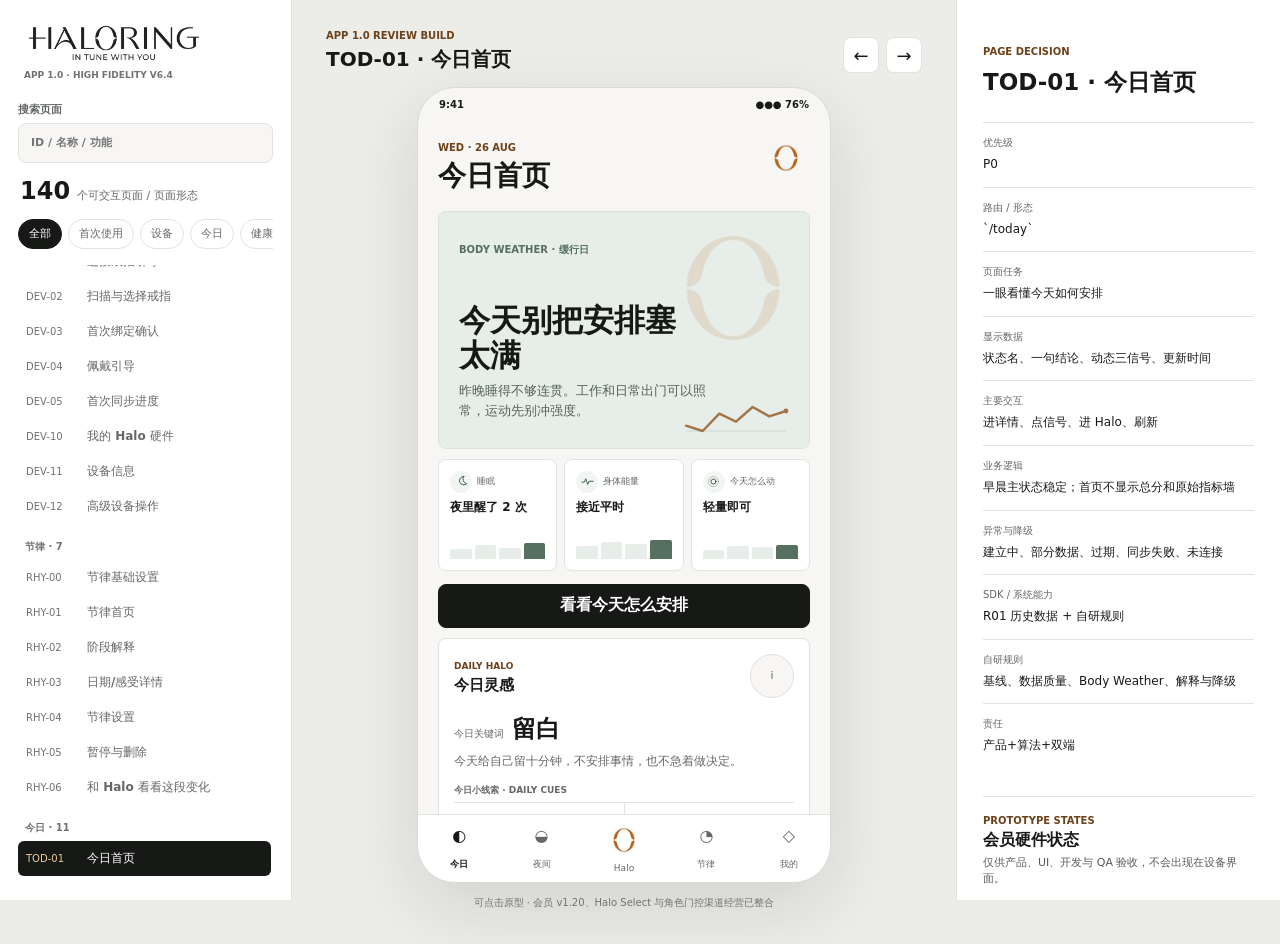
==== index.html @ 169e1a2f "feat: add outfit inspiration without replacing daily color" ====
<!doctype html>
<html lang="zh-CN">
<head>
  <meta charset="utf-8">
  <meta name="viewport" content="width=device-width, initial-scale=1">
  <meta name="robots" content="noindex, nofollow">
  <title>Halo Ring App 1.0 High Fidelity v6.4</title>
  <link rel="icon" type="image/png" href="assets/HALORING_super_symbol_copper.png">
  <link rel="stylesheet" href="styles.css?v=6.4.0">
</head>
<body>
  <main class="workspace">
    <aside class="rail" aria-label="页面导航">
      <div class="brand-lockup">
        <img class="brand-wordmark" src="assets/HALORING_wordmark_with_slogan_ink.png" alt="HALORING · IN TUNE WITH YOU">
        <small>APP 1.0 · HIGH FIDELITY V6.4</small>
      </div>
      <label class="search-field">
        <span>搜索页面</span>
        <input id="search" type="search" placeholder="ID / 名称 / 功能">
      </label>
      <div class="scope-summary"><b id="page-count">140</b><span>个可交互页面 / 页面形态</span></div>
      <nav id="group-nav" class="group-nav" aria-label="模块筛选"></nav>
      <nav id="page-nav" class="page-nav" aria-label="页面清单"></nav>
    </aside>

    <section class="stage">
      <header class="stage-header">
        <div><span>APP 1.0 REVIEW BUILD</span><strong id="stage-title">TOD-01 · 今日首页</strong></div>
        <div class="stage-tools">
          <button id="previous" class="icon-button" type="button" title="上一页" aria-label="上一页">←</button>
          <button id="next" class="icon-button" type="button" title="下一页" aria-label="下一页">→</button>
        </div>
      </header>
      <div class="device-shell">
        <div class="device-status"><span>9:41</span><span>●●● 76%</span></div>
        <section id="screen" class="screen" aria-live="polite"></section>
        <nav id="tabbar" class="tabbar" aria-label="主导航">
          <button data-tab="TOD-01"><i>◐</i><span>今日</span></button>
          <button data-tab="NIG-01"><i>◒</i><span>夜间</span></button>
          <button data-tab="HAL-01" class="halo-tab"><i><img src="assets/HALORING_super_symbol_copper.png" alt=""></i><span>Halo</span></button>
          <button data-tab="RHY-01"><i>◔</i><span>节律</span></button>
          <button data-tab="MY-01"><i>◇</i><span>我的</span></button>
        </nav>
      </div>
      <p class="prototype-note">可点击原型 · 会员 v1.20、Halo Select 与角色门控渠道经营已整合</p>
    </section>

    <aside class="inspector" aria-label="开发审阅信息">
      <p class="section-kicker">PAGE DECISION</p>
      <h2 id="inspect-title">今日首页</h2>
      <dl id="inspect-data"></dl>
      <div id="review-controls"></div>
      <div class="legend"><span></span> 当前 App 1.0 冻结范围</div>
    </aside>
  </main>
  <div id="toast" class="toast" role="status" aria-live="polite"></div>
  <div id="modal-root"></div>
  <script src="pages-data.js?v=6.4.0"></script>
  <script src="commercial-pages.js?v=6.4.0"></script>
  <script src="app.js?v=6.4.0"></script>
</body>
</html>
---- styles.css ----
:root {
  --brand-ivory: #ffedd4;
  --brand-copper: #b2671b;
  --brand-brown: #6d4119;
  --brand-apricot: #f0cb98;
  --mist: #f7f6f4;
  --paper: #ffffff;
  --ink: #171917;
  --muted: #646864;
  --quiet: #6f736f;
  --line: #e1e3df;
  --gold: #8a4b12;
  --gold-soft: var(--brand-ivory);
  --sage: #55705e;
  --sage-soft: #e7eee9;
  --night: #101915;
  --night-2: #1b2922;
  --rose: #925963;
  --rose-soft: #f4e9ea;
  --danger: #9b4d58;
  --amber: #8b570f;
  --shadow: 0 24px 70px rgba(24, 28, 25, .12);
}

* { box-sizing: border-box; }
html { color-scheme: light; }
body {
  margin: 0;
  min-width: 320px;
  background: #ecece8;
  color: var(--ink);
  font-family: "Satoshi", "HarmonyOS Sans SC", "PingFang SC", "Microsoft YaHei", system-ui, sans-serif;
  letter-spacing: 0;
}
button, input, textarea { font: inherit; letter-spacing: 0; }
button { cursor: pointer; }
button:focus-visible, input:focus-visible, textarea:focus-visible, select:focus-visible, summary:focus-visible { outline: 2px solid var(--gold); outline-offset: 2px; }

.workspace {
  min-height: 100dvh;
  display: grid;
  grid-template-columns: 292px minmax(470px, 1fr) 324px;
}
.rail, .inspector { background: rgba(255, 255, 255, .97); }
.rail {
  position: sticky;
  top: 0;
  height: 100dvh;
  padding: 24px 18px;
  border-right: 1px solid var(--line);
  overflow: hidden;
  display: grid;
  grid-template-rows: auto auto auto auto minmax(0, 1fr);
  gap: 14px;
}
.brand-lockup { display: grid; gap: 8px; padding: 0 6px 8px; }
.brand-lockup .brand-wordmark { width: 180px; height: auto; object-fit: contain; object-position: left center; }
.brand-lockup small { display: block; color: var(--quiet); font-size: 9px; font-weight: 700; }
.search-field { display: grid; gap: 6px; color: var(--muted); font-size: 11px; font-weight: 650; }
.search-field input {
  width: 100%;
  height: 40px;
  border: 1px solid var(--line);
  border-radius: 8px;
  padding: 0 12px;
  background: var(--mist);
  color: var(--ink);
}
.scope-summary { display: flex; align-items: baseline; gap: 7px; padding: 0 2px; }
.scope-summary b { font-size: 24px; font-weight: 620; }
.scope-summary span { color: var(--muted); font-size: 11px; }
.group-nav { display: flex; gap: 6px; overflow-x: auto; scrollbar-width: none; padding-bottom: 2px; }
.group-nav::-webkit-scrollbar { display: none; }
.group-chip {
  flex: 0 0 auto;
  height: 30px;
  border: 1px solid var(--line);
  border-radius: 999px;
  padding: 0 10px;
  background: var(--paper);
  color: var(--muted);
  font-size: 11px;
}
.group-chip.active { border-color: var(--ink); background: var(--ink); color: white; }
.page-nav { overflow-y: auto; padding-right: 2px; }
.page-group { margin: 0 0 16px; }
.page-group h3 { margin: 0 7px 6px; color: var(--quiet); font-size: 10px; text-transform: uppercase; }
.nav-item {
  width: 100%;
  border: 0;
  border-radius: 6px;
  padding: 9px 8px;
  background: transparent;
  color: var(--muted);
  text-align: left;
  display: grid;
  grid-template-columns: 54px minmax(0, 1fr);
  align-items: center;
  gap: 7px;
}
.nav-item:hover { background: var(--mist); }
.nav-item.active { background: var(--ink); color: white; }
.nav-item span { font-size: 10px; color: var(--quiet); }
.nav-item.active span { color: var(--brand-apricot); }
.nav-item strong { overflow: hidden; text-overflow: ellipsis; white-space: nowrap; font-size: 12px; font-weight: 580; }

.stage { min-width: 0; padding: 24px 34px 34px; }
.stage-header { max-width: 820px; margin: 0 auto 14px; display: flex; align-items: end; justify-content: space-between; gap: 16px; }
.stage-header span, .section-kicker { color: var(--brand-brown); font-size: 10px; font-weight: 760; }
.stage-header strong { display: block; margin-top: 3px; font-size: 20px; }
.stage-tools { display: flex; gap: 7px; }
.icon-button {
  width: 36px;
  height: 36px;
  border: 1px solid var(--line);
  border-radius: 8px;
  background: var(--paper);
  color: var(--ink);
  font-size: 18px;
}
.device-shell {
  width: min(414px, 100%);
  height: min(842px, calc(100dvh - 104px));
  min-height: 680px;
  margin: 0 auto;
  background: var(--mist);
  border: 1px solid #d8dbd7;
  border-radius: 38px;
  box-shadow: var(--shadow);
  overflow: hidden;
  display: grid;
  grid-template-rows: 34px minmax(0, 1fr) 68px;
}
.device-status { display: flex; justify-content: space-between; padding: 11px 21px 0; font-size: 10px; font-weight: 750; }
.screen { min-width: 0; padding: 14px 20px 30px; overflow-y: auto; overscroll-behavior: contain; scroll-padding-bottom: 88px; scrollbar-width: none; }
.screen::-webkit-scrollbar { display: none; }
.prototype-note { margin: 13px auto 0; max-width: 414px; text-align: center; color: var(--quiet); font-size: 10px; }

.screen-head { display: flex; align-items: flex-start; justify-content: space-between; gap: 12px; margin-bottom: 18px; }
.screen-head > div { min-width: 0; }
.head-actions { display: flex; align-items: center; justify-content: flex-end; gap: 7px; flex: 0 0 auto; }
.screen-head .back {
  min-width: 44px;
  min-height: 44px;
  display: inline-flex;
  align-items: center;
  border: 0;
  background: transparent;
  padding: 8px 8px 8px 0;
  color: var(--muted);
  font-size: 12px;
  margin: -8px 0 4px;
}
.eyebrow { color: var(--brand-brown); font-size: 10px; font-weight: 760; text-transform: uppercase; }
.screen h1 { margin: 4px 0 0; font-size: 28px; line-height: 1.2; font-weight: 650; }
.screen h2 { margin: 22px 0 10px; font-size: 17px; line-height: 1.35; }
.screen h3 { margin: 0; font-size: 15px; }
.screen p { line-height: 1.55; }
.head-action {
  min-width: 44px;
  height: 44px;
  border: 1px solid var(--line);
  border-radius: 8px;
  background: var(--paper);
  color: var(--muted);
}
.stack { display: grid; gap: 10px; }
.cluster { display: grid; gap: 8px; }
.two-column { display: grid; grid-template-columns: 1fr 1fr; gap: 9px; }
.three-column { display: grid; grid-template-columns: repeat(3, 1fr); gap: 7px; }

.card, .notice, .metric-card, .setting-row, .data-card, .choice-row, .message, .chart-card {
  border: 1px solid var(--line);
  border-radius: 8px;
  background: var(--paper);
}
.card, .notice, .data-card, .chart-card { padding: 15px; }
.card-button { width: 100%; color: inherit; text-align: left; }
button.card { color: inherit; }
.card-top, .status-row, .setting-row, .data-heading, .summary-line { display: flex; align-items: flex-start; justify-content: space-between; gap: 12px; }
.card-top { margin-bottom: 9px; }
.card-top span, .data-heading span, .caption { color: var(--muted); font-size: 11px; }
.card h3 { margin-bottom: 6px; }
.card p, .notice p, .data-card p { margin: 0; color: var(--muted); font-size: 12px; }
.notice { border-left: 2px solid var(--gold); background: #fffaf4; }
.notice strong { display: block; margin-bottom: 5px; font-size: 13px; }
.notice.sage { border-left-color: var(--sage); background: #f6f9f7; }
.notice.rose { border-left-color: var(--rose); background: #fcf8f8; }
.notice.danger { border-left-color: var(--danger); background: #fffafb; }
.metric-card { padding: 14px; }
.metric-card small { display: block; color: var(--muted); font-size: 10px; }
.metric-card b { display: block; margin: 7px 0 3px; font-size: 22px; font-weight: 620; }
.metric-card span { color: var(--muted); font-size: 10px; }
.status-row { padding: 8px 0; font-size: 12px; border-bottom: 1px solid #eceeeb; }
.status-row:last-child { border-bottom: 0; }
.status-row span { color: var(--muted); }
.status-row strong { text-align: right; font-weight: 600; }
.divider { height: 1px; margin: 10px 0; background: var(--line); }
.button-row { display: grid; gap: 8px; margin-top: 3px; }
.primary, .secondary, .text-button, .danger-button {
  width: 100%;
  min-height: 44px;
  border-radius: 8px;
  padding: 10px 13px;
  font-weight: 650;
}
.primary { border: 1px solid var(--ink); background: var(--ink); color: white; }
.secondary { border: 1px solid var(--line); background: var(--paper); color: var(--ink); }
.text-button { border: 0; background: transparent; color: var(--muted); min-height: 44px; }
.danger-button { border: 1px solid #d8b9be; background: #fffafb; color: var(--danger); }
.primary:disabled { opacity: .35; cursor: default; }
.inline-actions { display: flex; align-items: center; gap: 8px; }
.inline-actions > * { flex: 1; }
.field {
  width: 100%;
  min-height: 44px;
  border: 1px solid var(--line);
  border-radius: 8px;
  padding: 11px 12px;
  background: var(--paper);
  color: var(--ink);
}
textarea.field { min-height: 88px; resize: vertical; }
.field-label { display: grid; gap: 6px; color: var(--muted); font-size: 11px; }

.body-weather {
  min-height: 238px;
  padding: 20px;
  border-radius: 8px;
  background: var(--sage-soft);
  border: 1px solid #d9e3dc;
  color: var(--ink);
  text-align: left;
  position: relative;
  overflow: hidden;
}
.body-weather::after { content: none; }
.weather-symbol { position: absolute; right: 18px; top: 18px; width: 116px; height: 116px; object-fit: contain; opacity: .14; pointer-events: none; }
.body-weather .label { color: var(--sage); font-size: 10px; font-weight: 750; }
.body-weather h2 { position: relative; z-index: 1; max-width: 245px; margin: 46px 0 8px; font-size: 31px; line-height: 1.12; }
.body-weather p { max-width: 270px; margin: 0; color: #52625a; font-size: 13px; }
.signal-card { min-height: 88px; padding: 11px; border: 1px solid var(--line); border-radius: 8px; background: var(--paper); color: var(--ink); text-align: left; }
.signal-card span { display: block; color: var(--muted); font-size: 9px; }
.signal-card strong { display: block; margin-top: 8px; font-size: 12px; line-height: 1.3; }
.signal-card i { display: block; width: 20px; height: 2px; margin-top: 10px; background: var(--gold); }
.daily-inspiration { border: 1px solid #d9e3dc; border-radius: 8px; background: var(--paper); padding: 15px; }
.inspiration-heading { display: flex; align-items: flex-start; justify-content: space-between; gap: 12px; }
.inspiration-heading > div > span { color: var(--brand-brown); font-size: 9px; font-weight: 760; }
.inspiration-heading h3 { margin: 3px 0 0; font-size: 15px; }
.inspiration-info { width: 44px; height: 44px; border: 1px solid var(--line); border-radius: 50%; background: var(--mist); color: var(--muted); font-size: 11px; }
.inspiration-keyword { display: flex; align-items: baseline; gap: 8px; margin: 15px 0 7px; }
.inspiration-keyword span { color: var(--muted); font-size: 10px; }
.inspiration-keyword strong { font-size: 24px; font-weight: 620; }
.daily-inspiration > p { margin: 0; color: var(--muted); font-size: 12px; }
.daily-cues-label { display: block; margin-top: 14px; color: var(--muted); font-size: 9px; font-weight: 680; }
.daily-cues { display: grid; grid-template-columns: repeat(2, minmax(0, 1fr)); margin-top: 5px; border-block: 1px solid var(--line); }
.daily-cue { min-width: 0; display: grid; grid-template-columns: auto minmax(0, 1fr); align-items: center; gap: 9px; padding: 10px 0; }
.daily-cue + .daily-cue { border-left: 1px solid var(--line); padding-left: 12px; }
.daily-cue-button { width: 100%; border: 0; background: transparent; color: var(--ink); font: inherit; text-align: left; cursor: pointer; }
.daily-cue-button:focus-visible { outline: 2px solid var(--brand-copper); outline-offset: 3px; border-radius: 6px; }
.outfit-cue { grid-column: 1 / -1; grid-template-columns: auto minmax(0, 1fr) auto; min-height: 52px; padding-right: 9px; border-top: 1px solid var(--line); border-left: 0 !important; padding-left: 0 !important; }
.daily-cue-copy { min-width: 0; display: grid; gap: 2px; }
.daily-cue small { color: var(--muted); font-size: 9px; }
.daily-cue strong { overflow-wrap: anywhere; font-size: 11px; }
.cue-swatch { width: 22px; height: 22px; border-radius: 50%; background: var(--sage); }
.cue-palette { position: relative; width: 46px; height: 24px; }
.cue-palette i { position: absolute; top: 2px; left: var(--offset); width: 20px; height: 20px; border: 2px solid var(--paper); border-radius: 50%; background: var(--swatch); box-shadow: 0 0 0 1px rgba(51,47,41,.08); }
.cue-chevron { color: var(--brand-copper); font-size: 17px; line-height: 1; }
.cue-number { min-width: 22px; color: var(--brand-brown); font-size: 22px; line-height: 1; text-align: center; }
.inspiration-action { display: grid; gap: 3px; padding: 11px 0; }
.inspiration-action small { color: var(--muted); font-size: 9px; }
.inspiration-action strong { font-size: 12px; font-weight: 600; }
.inspiration-link { width: 100%; min-height: 44px; border: 0; border-top: 1px solid var(--line); background: transparent; color: var(--ink); display: flex; align-items: center; justify-content: space-between; padding: 10px 0 0; font-size: 11px; font-weight: 650; }
.inspiration-link span { color: var(--brand-copper); font-size: 18px; }
.inspiration-disclaimer { display: block; margin-top: 8px; color: var(--quiet); font-size: 8px; line-height: 1.45; }
.outfit-modal { width: min(440px, calc(100vw - 28px)); max-height: min(760px, calc(100vh - 28px)); overflow: auto; }
.outfit-tier-list { display: grid; gap: 8px; margin-top: 14px; }
.outfit-tier { padding: 12px; border: 1px solid var(--line); border-radius: 8px; background: var(--paper); }
.outfit-tier-head { display: flex; align-items: center; justify-content: space-between; gap: 12px; }
.outfit-tier-head > span { color: var(--brand-brown); font-size: 10px; font-weight: 760; letter-spacing: .08em; }
.outfit-tier > strong { display: block; margin-top: 7px; font-size: 13px; }
.outfit-tier > p { margin: 5px 0 0; color: var(--muted); font-size: 11px; line-height: 1.55; }
.outfit-swatches { display: flex; gap: 4px; }
.outfit-swatches i { width: 18px; height: 18px; border: 2px solid var(--paper); border-radius: 50%; background: var(--outfit-swatch); box-shadow: 0 0 0 1px rgba(51,47,41,.12); }
.inspiration-modal-note { margin: 12px 0 0; color: var(--muted); font-size: 10px; line-height: 1.55; }

.weather-detail-hero { min-height: 300px; display: flex; flex-direction: column; justify-content: flex-end; padding: 16px 2px 26px; }
.weather-orbit { width: 92px; height: 92px; border: 10px solid var(--sage-soft); border-top-color: var(--sage); border-radius: 50%; margin-bottom: 24px; }
.weather-detail-hero h2 { margin: 0 0 10px; font-size: 29px; }
.weather-detail-hero p { margin: 0; color: var(--muted); font-size: 13px; }
.section-label { margin: 18px 0 8px; color: var(--quiet); font-size: 10px; font-weight: 720; }

.chart-card { overflow: hidden; }
.chart-card svg { display: block; width: 100%; height: 118px; margin-top: 10px; }
.chart-card .grid-line { stroke: #e8ece8; stroke-width: 1; }
.chart-card .plot { fill: none; stroke: var(--sage); stroke-width: 2.5; stroke-linecap: round; stroke-linejoin: round; }
.chart-card .plot.gold { stroke: var(--gold); }
.chart-card .area { fill: rgba(113, 139, 121, .09); }
.bar-chart { height: 112px; display: flex; align-items: end; gap: 7px; margin-top: 11px; }
.bar-chart span { flex: 1; min-width: 0; border-radius: 2px 2px 0 0; background: var(--sage-soft); position: relative; }
.bar-chart span.active { background: var(--sage); }
.bar-chart i { position: absolute; bottom: -18px; left: 50%; transform: translateX(-50%); color: var(--quiet); font-size: 8px; font-style: normal; }
.sleep-timeline { display: flex; gap: 3px; height: 30px; margin: 14px 0 8px; }
.sleep-timeline span { border-radius: 2px; }
.deep { background: var(--night-2); }
.light { background: var(--sage); }
.rem { background: var(--gold); }
.awake { background: var(--rose-soft); }

.quality-strip { width: 100%; display: grid; grid-template-columns: 1fr 1fr 1fr; gap: 1px; overflow: hidden; border: 1px solid var(--line); border-radius: 8px; padding: 0; background: var(--line); color: inherit; text-align: left; }
.quality-strip div { background: var(--paper); padding: 9px; }
.quality-strip span { display: block; color: var(--quiet); font-size: 8px; }
.quality-strip strong { display: block; margin-top: 4px; font-size: 10px; }
.gated { padding: 26px 18px; text-align: center; }
.gated-orbit { width: 72px; height: 72px; margin: 0 auto 15px; border: 1px solid var(--line); border-radius: 50%; display: grid; place-items: center; color: var(--gold); font-size: 24px; }

@property --halo-progress {
  syntax: "<percentage>";
  inherits: false;
  initial-value: 24%;
}
.halo-status {
  max-width: 100%;
  border: 0;
  padding: 0;
  background: transparent;
  color: var(--ink);
  display: inline-flex;
  align-items: center;
  gap: 7px;
  text-align: left;
}
.halo-status.compact { min-width: 44px; min-height: 44px; padding: 6px; }
.head-actions .halo-status-copy { display: none; }
.head-actions .halo-status.low .halo-status-copy { display: block; }
.head-actions .halo-status.low .halo-status-copy small { display: none; }
.halo-status.hero { width: 100%; flex-direction: column; justify-content: center; text-align: center; gap: 12px; padding: 8px 0; }
.halo-symbol-wrap { width: 28px; height: 28px; display: block; position: relative; flex: 0 0 auto; }
.halo-status.hero .halo-symbol-wrap { width: 86px; height: 86px; }
.halo-symbol-wrap img { width: 100%; height: 100%; object-fit: contain; display: block; }
.halo-state-track,
.halo-symbol-wrap i {
  display: none;
  position: absolute;
  pointer-events: none;
}
.halo-state-track {
  inset: -4px;
  border-radius: 50%;
}
.halo-symbol-wrap i {
  left: 50%;
  top: 50%;
  width: 5px;
  height: 5px;
  margin: -2.5px;
  border-radius: 50%;
  background: var(--gold);
  box-shadow: 0 -15px 0 -1px var(--gold);
  transform-origin: 2.5px 2.5px;
}
.halo-status.hero .halo-symbol-wrap i { box-shadow: 0 -44px 0 0 var(--gold); }
.halo-status-copy strong { display: block; font-size: 10px; font-weight: 720; white-space: nowrap; }
.halo-status-copy small { display: block; max-width: 280px; margin-top: 5px; color: var(--muted); font-size: 11px; line-height: 1.5; }
.halo-status.hero .halo-status-copy strong { font-size: 16px; }
.halo-status.connecting .halo-state-track {
  --halo-progress: 24%;
  display: block;
  background: conic-gradient(var(--gold) 0 var(--halo-progress), rgba(178, 103, 27, .14) var(--halo-progress) 100%);
  -webkit-mask: radial-gradient(farthest-side, transparent calc(100% - 2px), #000 0);
  mask: radial-gradient(farthest-side, transparent calc(100% - 2px), #000 0);
  animation: halo-connect 2.1s steps(4, end) infinite;
}
.halo-status.syncing .halo-state-track { display: block; border: 1px solid rgba(178, 103, 27, .24); }
.halo-status.syncing .halo-symbol-wrap i { display: block; animation: halo-flow 1.6s linear infinite; }
.halo-status.disconnected .halo-state-track {
  display: block;
  background: conic-gradient(#a6afa8 0 82%, transparent 82% 91%, #a6afa8 91% 100%);
  -webkit-mask: radial-gradient(farthest-side, transparent calc(100% - 1px), #000 0);
  mask: radial-gradient(farthest-side, transparent calc(100% - 1px), #000 0);
}
.halo-status.disconnected .halo-symbol-wrap i { display: block; left: auto; top: auto; right: -1px; bottom: 2px; margin: 0; background: #a6afa8; box-shadow: none; }
.halo-status.low .halo-symbol-wrap i { display: block; left: auto; top: auto; right: -1px; bottom: 1px; margin: 0; background: var(--amber); box-shadow: none; }
.halo-status.low .halo-status-copy strong { color: var(--amber); }
.halo-status.action .halo-symbol-wrap i { display: block; left: auto; top: 1px; right: 0; margin: 0; background: var(--gold); box-shadow: none; }
.system-loading { min-height: 430px; display: grid; align-content: center; }
.system-loading h1 { font-size: 24px; }
.device-hero { min-height: 380px; display: grid; align-content: center; }
.device-hero h2 { margin-top: 25px; }
.measuring-state { min-height: 330px; display: grid; align-content: center; }
@keyframes halo-connect { to { --halo-progress: 100%; } }
@keyframes halo-flow { to { transform: rotate(360deg); } }

.wearing-guide { border: 1px solid var(--line); border-radius: 8px; background: var(--paper); padding: 18px; }
.wearing-orbit { width: 132px; height: 132px; margin: 6px auto 20px; border: 1px solid var(--gold-soft); border-radius: 50%; display: grid; place-items: center; }
.wearing-guide ol { margin: 0; padding: 0; list-style: none; display: grid; gap: 14px; }
.wearing-guide li { display: grid; gap: 3px; padding-top: 13px; border-top: 1px solid var(--line); }
.wearing-guide li strong { font-size: 13px; }
.wearing-guide li span { color: var(--muted); font-size: 11px; line-height: 1.55; }

.lifecycle-card { border: 1px solid var(--line); border-radius: 8px; background: var(--paper); padding: 15px; }
.lifecycle-heading { display: grid; grid-template-columns: 1fr auto; gap: 4px 10px; align-items: end; }
.lifecycle-heading span { grid-column: 1 / -1; color: var(--gold); font-size: 8px; font-weight: 760; }
.lifecycle-heading strong { font-size: 13px; }
.lifecycle-heading b { color: var(--sage); font-size: 12px; }
.lifecycle-summary { display: grid; grid-template-columns: 34px minmax(0, 1fr); gap: 10px; align-items: center; margin-top: 12px; }
.lifecycle-summary p { margin: 0; color: var(--muted); font-size: 10px; }
.data-symbol { position: relative; width: 32px; height: 32px; display: grid; place-items: center; }
.data-symbol img { width: 100%; height: 100%; object-fit: contain; }
.data-symbol.none { opacity: .34; }
.data-symbol.accumulating { opacity: .58; animation: halo-soft-pulse 1.8s ease-in-out infinite; }
.data-symbol.baseline::after,
.data-symbol.limited::after { content: ""; position: absolute; right: -1px; bottom: 1px; width: 7px; height: 7px; border-radius: 50%; background: var(--gold); box-shadow: 0 0 0 2px var(--paper); }
.data-symbol.limited::after { background: var(--amber); }
@keyframes halo-soft-pulse { 50% { opacity: .9; transform: scale(1.025); } }
.lifecycle-track { display: grid; grid-template-columns: repeat(5, 1fr); margin: 15px 0; }
.lifecycle-track button { min-width: 0; min-height: 44px; border: 0; padding: 5px 2px; background: transparent; color: var(--quiet); font-size: 8px; line-height: 1.3; }
.lifecycle-track i { display: block; height: 2px; margin-bottom: 6px; background: var(--line); }
.lifecycle-track button.active { color: var(--ink); font-weight: 720; }
.lifecycle-track button.active i { background: var(--gold); }
.lifecycle-card dl { margin: 0; display: grid; gap: 9px; }
.lifecycle-card dl div { display: grid; grid-template-columns: 90px 1fr; gap: 8px; }
.lifecycle-card dt { color: var(--quiet); font-size: 9px; }
.lifecycle-card dd { margin: 0; color: var(--muted); font-size: 10px; line-height: 1.45; }

.unified-health-detail { display: grid; gap: 12px; }
.detail-conclusion { padding: 20px 18px; border: 1px solid var(--line); border-radius: 8px; background: var(--paper); }
.detail-conclusion.ready { border-color: #cbd8cf; background: linear-gradient(180deg, #f8fbf9 0%, var(--paper) 100%); }
.detail-conclusion.unbound { border-color: #e2d0b2; background: linear-gradient(180deg, #fffaf2 0%, var(--paper) 100%); }
.detail-conclusion > span { color: var(--brand-brown); font-size: 9px; font-weight: 760; text-transform: uppercase; }
.detail-conclusion h2 { margin: 8px 0 8px; font-size: 23px; line-height: 1.28; }
.detail-conclusion p { margin: 0; color: var(--muted); font-size: 12px; }
.detail-section { padding-top: 3px; }
.detail-section > .section-label { display: block; margin: 0 0 8px; }
.detail-section > p { margin: 0; color: var(--muted); font-size: 12px; line-height: 1.65; }
.detail-section .setting-row { margin-top: 9px; }
.detail-section .segmented { margin-bottom: 9px; }
.detail-action { padding-bottom: 4px; }
.source-priority { margin: 8px 2px 0 !important; color: var(--quiet) !important; font-size: 9px !important; line-height: 1.55 !important; }
.health-boundary { margin: 12px 2px 0; color: var(--quiet); font-size: 9px; line-height: 1.55; }
.subjective-markers { display: flex; flex-wrap: wrap; gap: 6px; }
.subjective-markers button { min-height: 44px; padding: 8px 12px; border: 1px solid var(--line); border-radius: 999px; background: var(--paper); color: var(--muted); font-size: 10px; }
.subjective-markers button.active { border-color: var(--sage); background: var(--sage-soft); color: var(--ink); font-weight: 650; }
.empty-health-data { min-height: 168px; padding: 22px; border: 1px dashed #ccd1cc; border-radius: 8px; display: grid; place-items: center; align-content: center; gap: 7px; background: rgba(255,255,255,.55); text-align: center; }
.empty-health-data p { margin: 0; color: var(--muted); font-size: 11px; }
.empty-health-data small { color: var(--quiet); font-size: 9px; line-height: 1.5; }
.availability-list { margin: 0; padding-left: 18px; color: var(--muted); font-size: 11px; line-height: 1.75; }
.membership-panel { padding: 17px; border: 1px solid var(--line); border-radius: 8px; background: var(--paper); }
.membership-panel > span { color: var(--brand-brown); font-size: 9px; font-weight: 760; text-transform: uppercase; }
.membership-panel h2 { margin: 7px 0 6px; font-size: 17px; }
.membership-panel p { margin: 0; color: var(--muted); font-size: 11px; }
.membership-panel.active { border-color: #cbd8cf; background: #f8fbf9; }
.membership-panel.unbound-retained { border-color: #e2d0b2; background: #fffaf2; }
.prototype-state-control { display: grid; gap: 6px; }
.prototype-state-control > span { color: var(--quiet); font-size: 9px; }
.unbound-weather { background: #fffaf2; }
.unbound-weather .weather-symbol { opacity: .55; }
.device-empty-state { min-height: 300px; padding: 30px 18px; border: 1px solid var(--line); border-radius: 8px; display: grid; place-items: center; align-content: center; text-align: center; background: var(--paper); }
.device-empty-state h2 { margin-bottom: 7px; }
.device-empty-state p { margin: 0; color: var(--muted); font-size: 11px; }
.measurement-result { padding: 20px; border: 1px solid var(--line); border-radius: 8px; background: var(--paper); text-align: center; }
.measurement-result.complete { border-color: #cbd8cf; background: #f8fbf9; }
.measurement-result.failed { border-color: #e2d0b2; background: #fffaf2; }
.measurement-result p { margin: 0; color: var(--muted); font-size: 11px; }
.public-night-list { margin-top: 18px; }
.segmented { display: grid; grid-auto-flow: column; grid-auto-columns: 1fr; gap: 2px; padding: 3px; border: 1px solid var(--line); border-radius: 8px; background: #ecefeb; }
.segmented button { min-height: 44px; border: 0; border-radius: 6px; padding: 8px 4px; background: transparent; color: var(--muted); font-size: 10px; }
.segmented button.active { background: var(--paper); color: var(--ink); box-shadow: 0 1px 4px rgba(36, 32, 29, .08); font-weight: 700; }
.segmented button[data-action^="device-status:"] { min-width: 0; padding-inline: 1px; font-size: 8px; white-space: nowrap; }
.education-row { width: 100%; border: 1px solid var(--line); border-radius: 8px; background: var(--paper); padding: 14px; color: inherit; text-align: left; display: grid; gap: 4px; }
.education-row span { color: var(--gold); font-size: 8px; font-weight: 740; }
.education-row strong { font-size: 13px; }
.education-row p { margin: 0; color: var(--muted); font-size: 10px; }
.education-row i { color: var(--sage); font-size: 10px; font-style: normal; }
.firmware-panel { border: 1px solid var(--line); border-radius: 8px; background: var(--paper); padding: 17px; display: grid; gap: 9px; }
.firmware-panel > span { color: var(--gold); font-size: 9px; font-weight: 760; }
.firmware-panel h2 { margin: 0; font-size: 19px; }
.firmware-panel p { margin: 0; color: var(--muted); font-size: 11px; }
.firmware-panel.failed { border-color: #d8b9be; }

.share-card { height: 360px; border: 1px solid var(--line); border-radius: 8px; overflow: hidden; background: var(--mist); display: grid; place-items: center; position: relative; }
.share-card.night { background: var(--night); color: #f8f1e7; }
.share-card.photo { background: var(--ink); color: #fff; }
.share-card-scale { width: 100%; height: 100%; transform-origin: center; display: grid; place-items: center; position: relative; transition: transform .16s ease; }
.share-photo { position: absolute; inset: 0; width: 100%; height: 100%; object-fit: cover; opacity: .52; }
.share-card-content { position: relative; z-index: 1; width: 82%; text-align: center; }
.share-card-content img { width: 48px; height: 48px; object-fit: contain; }
.share-card-content > span { display: block; margin-top: 15px; color: var(--gold); font-size: 9px; font-weight: 760; }
.share-card-content h2 { margin: 16px 0 7px; font-size: 38px; }
.share-card-content p { margin: 0; color: inherit; font-size: 13px; }
.share-card-content small { display: block; margin-top: 68px; color: var(--muted); font-size: 8px; }
.share-card.night small, .share-card.photo small { color: #c8cec9; }
.share-editor { border: 1px solid var(--line); border-radius: 8px; background: var(--paper); padding: 15px; display: grid; gap: 11px; }
.share-editor input[type="range"] { width: 100%; min-height: 44px; accent-color: var(--gold); }
.modal-title-row { display: flex; align-items: center; justify-content: space-between; gap: 10px; }
.modal-title-row .text-button { width: auto; }
.share-preview-modal { max-height: 92dvh; overflow-y: auto; }
.share-preview-modal .share-card { height: 320px; }

.night-screen { background: var(--night); color: #f6f5f1; margin: -14px -20px -30px; min-height: calc(100% + 44px); padding: 18px 20px 34px; }
.night-screen .screen-head .back, .night-screen .caption, .night-screen p { color: #aab6af; }
.night-screen .eyebrow { color: #c3b18d; }
.night-screen .card, .night-screen .notice, .night-screen .setting-row, .night-screen .choice-row {
  background: var(--night-2);
  border-color: #2d3a33;
  color: white;
}
.night-screen .secondary { border-color: #39483f; background: transparent; color: white; }
.night-screen .primary { border-color: #eee5d6; background: #eee5d6; color: var(--night); }
.night-screen .halo-status { color: #f6f5f1; }
.night-screen .halo-status-copy small { color: #aab6af; }
.night-screen .halo-status.low .halo-status-copy strong { color: #e3b66d; }
.night-hero { padding: 26px 0 22px; }
.night-orbit { width: 154px; height: 154px; margin: 0 auto 24px; display: grid; place-items: center; position: relative; }
.night-orbit::before { content: ""; position: absolute; inset: 7px; border: 1px solid #526158; border-radius: 50%; animation: night-breathe 4.8s ease-in-out infinite; }
.night-orbit img { width: 88px; height: 88px; object-fit: contain; }
.night-orbit strong { position: absolute; left: 0; right: 0; bottom: -4px; z-index: 1; color: #c7d0ca; font-size: 9px; font-weight: 650; text-align: center; }
.night-hero h2 { margin: 0 0 8px; color: white; font-size: 27px; }
.player-orbit { width: 214px; height: 214px; margin: 35px auto 26px; border: 1px solid #47584f; border-radius: 50%; display: grid; place-items: center; }
.player-orbit button { width: 68px; height: 68px; border: 0; border-radius: 50%; background: #eee5d6; color: var(--night); font-size: 22px; }
.player-meta { text-align: center; }
.player-meta h2 { margin-bottom: 5px; color: white; }
.progress { height: 3px; border-radius: 2px; background: #33423a; overflow: hidden; }
.progress i { display: block; height: 100%; width: 36%; background: #d8c7a6; }

.halo-identity { display: flex; align-items: center; gap: 12px; margin: 6px 0 18px; }
.halo-avatar { width: 48px; height: 48px; border: 1px solid #ead9bf; border-radius: 8px; display: grid; place-items: center; background: var(--brand-ivory); color: var(--gold); font-size: 18px; }
.halo-avatar img { width: 32px; height: 32px; object-fit: contain; }
.halo-identity strong { display: block; font-size: 16px; }
.halo-identity span { color: var(--muted); font-size: 10px; }
.halo-presence {
  position: relative;
  min-height: 138px;
  margin: 0 0 18px;
  padding: 8px 14px 8px 8px;
  border: 1px solid #eadfce;
  border-radius: 24px;
  overflow: hidden;
  display: grid;
  grid-template-columns: 122px minmax(0, 1fr);
  align-items: center;
  gap: 14px;
  background: radial-gradient(circle at 24% 50%, rgba(240, 203, 152, .22), transparent 44%), #fbfaf8;
}
.halo-presence::after {
  content: "";
  position: absolute;
  width: 96px;
  height: 96px;
  right: -44px;
  top: -48px;
  border: 1px solid rgba(178, 103, 27, .12);
  border-radius: 50%;
}
.halo-ip-portrait {
  width: 122px;
  height: 122px;
  border-radius: 20px;
  overflow: hidden;
  background: #faf9f7;
}
.halo-ip-portrait img { width: 100%; height: 100%; display: block; object-fit: cover; }
.halo-presence-copy { position: relative; z-index: 1; min-width: 0; }
.halo-presence-copy > span { display: block; margin-bottom: 8px; color: var(--brand-brown); font-size: 9px; font-weight: 800; letter-spacing: .08em; }
.halo-presence-copy strong { display: block; font-size: 18px; line-height: 1.3; }
.halo-presence-copy small { display: block; margin-top: 7px; color: var(--muted); font-size: 10px; line-height: 1.5; }
.halo-presence.has-chat { min-height: 104px; grid-template-columns: 88px minmax(0, 1fr); }
.halo-presence.has-chat .halo-ip-portrait { width: 88px; height: 88px; border-radius: 18px; }
.halo-head-icon { display: grid; place-items: center; }
.halo-head-icon .domain-icon { width: 19px; height: 19px; }
.halo-conversation { gap: 12px; padding-bottom: 2px; }
.halo-resume {
  width: 100%;
  min-height: 58px;
  border: 0;
  border-bottom: 1px solid var(--line);
  padding: 2px 4px 10px;
  background: transparent;
  color: var(--ink);
  display: grid;
  grid-template-columns: 24px minmax(0, 1fr) 20px;
  align-items: center;
  gap: 10px;
  text-align: left;
}
.halo-resume > span:first-child { display: grid; place-items: center; color: var(--brand-brown); }
.halo-resume .domain-icon { width: 19px; height: 19px; }
.halo-resume small, .halo-journey-nudge small { display: block; color: var(--muted); font-size: 10px; line-height: 1.35; }
.halo-resume strong, .halo-journey-nudge strong { display: block; margin-top: 2px; overflow: hidden; color: var(--ink); font-size: 13px; line-height: 1.35; text-overflow: ellipsis; white-space: nowrap; }
.halo-resume > i { color: var(--quiet); font-size: 21px; font-style: normal; text-align: right; }
.halo-journey-nudge {
  width: 100%;
  min-height: 66px;
  border: 0;
  border-radius: 12px;
  padding: 11px 12px;
  background: var(--sage-soft);
  color: var(--ink);
  display: grid;
  grid-template-columns: 30px minmax(0, 1fr) auto;
  align-items: center;
  gap: 9px;
  text-align: left;
}
.journey-nudge-icon { width: 30px; height: 30px; border-radius: 50%; background: var(--paper); color: var(--sage); display: grid; place-items: center; }
.journey-nudge-icon .domain-icon { width: 16px; height: 16px; }
.halo-journey-nudge > i { color: #405d49; font-size: 11px; font-style: normal; font-weight: 760; }
.context-pill { width: 100%; min-height: 44px; border: 1px solid var(--line); border-radius: 8px; padding: 10px 12px; background: var(--paper); text-align: left; color: var(--muted); font-size: 11px; }
.context-pill.inspiration-context { border-color: #d9e3dc; background: #f6f9f7; color: #52625a; }
.suggestions { display: flex; flex-wrap: wrap; gap: 7px; }
.suggestions button { min-height: 44px; border: 1px solid var(--line); border-radius: 999px; padding: 8px 12px; background: var(--paper); color: var(--ink); font-size: 10px; }
.message { max-width: 88%; padding: 11px 12px; color: var(--muted); font-size: 12px; line-height: 1.55; }
.message.halo { border-color: var(--gold-soft); background: #fbf8f3; }
.message.user { justify-self: end; background: var(--night); color: white; border-color: var(--night); }
.halo-tool-menu { display: grid; grid-template-columns: 1fr 1fr; border: 1px solid var(--line); border-radius: 12px; overflow: hidden; background: var(--paper); }
.halo-tool-menu button { min-height: 48px; border: 0; padding: 8px 10px; background: transparent; color: var(--ink); display: flex; align-items: center; justify-content: center; gap: 7px; }
.halo-tool-menu button + button { border-left: 1px solid var(--line); }
.halo-tool-menu button span { width: 22px; height: 22px; color: var(--brand-brown); display: grid; place-items: center; }
.halo-tool-menu button strong { font-size: 11px; }
.composer { position: sticky; bottom: -22px; display: grid; grid-template-columns: 44px minmax(0, 1fr) 44px; gap: 7px; padding: 10px 0 2px; background: var(--mist); }
.composer button { min-width: 44px; min-height: 44px; border: 0; border-radius: 8px; background: var(--night); color: white; }
.composer .composer-tool { border: 1px solid var(--line); background: var(--paper); color: var(--ink); font-size: 20px; font-weight: 360; }
.composer .composer-tool[aria-expanded="true"] { border-color: var(--brand-copper); background: var(--brand-ivory); color: var(--brand-brown); }
.journey-step { display: flex; gap: 10px; align-items: flex-start; }
.journey-step i { width: 22px; height: 22px; flex: 0 0 auto; border: 1px solid var(--gold); border-radius: 50%; display: grid; place-items: center; color: var(--gold); font-size: 9px; font-style: normal; }

.calendar { display: grid; grid-template-columns: repeat(7, 1fr); gap: 1px; padding: 5px; background: var(--paper); border: 1px solid var(--line); border-radius: 8px; }
.calendar :is(span, button) { min-width: 0; min-height: 44px; display: grid; place-items: center; border: 0; border-radius: 50%; background: transparent; color: var(--muted); font: inherit; font-size: 10px; cursor: pointer; }
.calendar :is(span, button).active { background: var(--rose-soft); color: var(--ink); font-weight: 700; }
.calendar :is(span, button).today { outline: 1px solid var(--rose); }
.calendar button:focus-visible { outline: 2px solid var(--gold); outline-offset: 2px; }
.rhythm-band { height: 64px; display: flex; border-radius: 8px; overflow: hidden; }
.rhythm-band span:nth-child(1) { flex: 3; background: #f4e9ea; }
.rhythm-band span:nth-child(2) { flex: 6; background: #e7eee9; }
.rhythm-band span:nth-child(3) { flex: 4; background: #efe7da; }
.rhythm-band span:nth-child(4) { flex: 3; background: #e5e9e5; }

.setting-row { width: 100%; min-height: 52px; padding: 13px 14px; color: inherit; text-align: left; align-items: center; }
.setting-row span { color: var(--muted); font-size: 11px; }
.setting-row strong { display: block; font-size: 13px; }
.setting-row i { color: var(--quiet); font-style: normal; }
.switch { width: 44px; height: 44px; padding: 0; border: 0; background: transparent; position: relative; flex: 0 0 auto; }
.switch::before { content: ""; position: absolute; left: 2px; top: 11px; width: 39px; height: 22px; border-radius: 999px; background: #cfd5d0; }
.switch::after { content: ""; position: absolute; top: 14px; left: 5px; width: 16px; height: 16px; border-radius: 50%; background: white; transition: transform .2s ease; }
.switch.on::before { background: var(--sage); }
.switch.on::after { transform: translateX(17px); }
.choice-row { width: 100%; padding: 13px; color: inherit; text-align: left; display: grid; grid-template-columns: 1fr 18px; gap: 10px; }
.choice-row strong { display: block; margin-bottom: 3px; font-size: 13px; }
.choice-row p { margin: 0; color: var(--muted); font-size: 11px; }
.choice-row i { width: 17px; height: 17px; border: 1px solid #aeb5af; border-radius: 50%; }
.choice-row.selected i { border: 5px solid var(--sage); }

.studio-cover { min-height: 164px; padding: 18px; border-radius: 8px; background: var(--gold-soft); display: flex; flex-direction: column; justify-content: flex-end; position: relative; overflow: hidden; }
.studio-cover::after { content: ""; position: absolute; width: 120px; height: 120px; right: -24px; top: -24px; border: 17px solid rgba(181, 138, 85, .17); border-radius: 50%; }
.studio-cover span { color: var(--gold); font-size: 10px; font-weight: 750; }
.studio-cover h2 { margin: 8px 0 4px; font-size: 23px; }
.studio-cover p { margin: 0; color: var(--muted); font-size: 11px; }
.session-live { min-height: 380px; display: flex; flex-direction: column; align-items: center; justify-content: center; text-align: center; }
.session-live .pulse { width: 138px; height: 138px; border: 1px solid var(--sage); border-radius: 50%; display: grid; place-items: center; margin-bottom: 24px; }
.session-live .pulse i { width: 78px; height: 78px; border: 1px solid var(--gold); border-radius: 50%; }
.session-live p { max-width: 230px; color: var(--muted); font-size: 11px; }

.tabbar { display: grid; grid-template-columns: repeat(5, 1fr); border-top: 1px solid var(--line); background: rgba(255, 255, 255, .96); }
.tabbar button { border: 0; background: transparent; color: #626963; padding: 7px 2px 5px; display: grid; place-items: center; gap: 2px; }
.tabbar button i { font-size: 16px; font-style: normal; line-height: 1; }
.tabbar button span { font-size: 9px; }
.tabbar button.active { color: var(--ink); font-weight: 720; }
.tabbar .halo-tab i { width: 28px; height: 28px; display: grid; place-items: center; }
.tabbar .halo-tab img { width: 26px; height: 26px; object-fit: contain; display: block; }

@keyframes night-breathe {
  0%, 100% { transform: scale(.95); opacity: .46; }
  50% { transform: scale(1); opacity: .9; }
}

.inspector { position: sticky; top: 0; height: 100dvh; padding: 36px 26px; border-left: 1px solid var(--line); overflow-y: auto; }
.inspector h2 { margin: 7px 0 24px; font-size: 23px; }
.inspector dl { margin: 0; }
.inspector dl div { padding: 13px 0; border-top: 1px solid var(--line); }
.inspector dt { margin-bottom: 5px; color: var(--muted); font-size: 10px; }
.inspector dd { margin: 0; white-space: pre-line; font-size: 12px; line-height: 1.55; }
.legend { display: flex; align-items: center; gap: 8px; margin-top: 22px; color: var(--muted); font-size: 10px; }
.legend span { width: 8px; height: 8px; border-radius: 50%; background: var(--gold); }
.toast { position: fixed; left: 50%; bottom: 30px; z-index: 30; transform: translate(-50%, 16px); opacity: 0; pointer-events: none; padding: 10px 14px; border-radius: 8px; background: var(--night); color: white; font-size: 12px; transition: .2s ease; }
.toast.show { transform: translate(-50%, 0); opacity: 1; }
.modal-backdrop { position: fixed; inset: 0; z-index: 40; background: rgba(12, 18, 15, .42); display: grid; place-items: center; padding: 20px; }
.modal { width: min(360px, 100%); border-radius: 8px; background: white; padding: 20px; box-shadow: var(--shadow); }
.modal h2 { margin: 0 0 8px; font-size: 19px; }
.modal p { margin: 0 0 18px; color: var(--muted); font-size: 12px; line-height: 1.6; white-space: pre-line; }
.modal-eyebrow { display: block; margin-bottom: 4px; color: var(--brand-brown); font-size: 9px; font-weight: 760; letter-spacing: .08em; }
.modal-title-row > div { min-width: 0; }
.modal-title-row h2 { margin-bottom: 12px; }

.monthly-report { padding: 16px; border: 1px solid #e5d5bd; border-radius: 8px; background: #fffaf3; }
.monthly-report-head, .sleep-goal-heading { display: flex; align-items: flex-start; justify-content: space-between; gap: 12px; margin-bottom: 12px; }
.monthly-report-head span, .sleep-goal-heading span { color: var(--brand-brown); font-size: 9px; font-weight: 760; letter-spacing: .07em; }
.monthly-report-head h3, .sleep-goal-heading h3 { margin: 4px 0 0; font-size: 16px; }
.monthly-report-head > strong, .sleep-goal-heading > strong { color: var(--sage); font-size: 11px; white-space: nowrap; }
.monthly-report .card { margin-bottom: 12px; background: rgba(255, 255, 255, .7); }
.monthly-changes { padding: 12px; border-radius: 7px; background: white; }
.monthly-changes ol { margin: 8px 0 0; padding-left: 18px; color: var(--ink); font-size: 11px; line-height: 1.55; }
.monthly-changes li + li { margin-top: 7px; }
.monthly-report > .caption { margin: 12px 0 0; }

.retained-records { display: flex; flex-wrap: wrap; gap: 7px; }
.retained-records > span { display: grid; gap: 2px; padding: 8px 10px; border: 1px solid #cbd8cf; border-radius: 7px; background: var(--sage-soft); font-size: 11px; font-weight: 650; }
.retained-records small { color: var(--muted); font-size: 8px; font-weight: 500; }
.record-editor { margin-top: 12px; padding-top: 12px; border-top: 1px solid var(--line); }
.record-editor > .section-label { display: block; margin-bottom: 8px; }
.trend-record-caption { margin: -4px 2px 0; color: var(--muted); font-size: 9px; line-height: 1.5; }
.trend-chart-wrap { position: relative; min-height: 156px; overflow: hidden; border-radius: 8px; }
.trend-chart-wrap .bar-chart { margin: 0; }
.trend-record-overlay { position: absolute; inset: 8px 10px 25px; pointer-events: none; }
.trend-record-node { position: absolute; top: 5px; z-index: 2; transform: translateX(-50%); width: 34px; padding: 0; border: 0; background: transparent; color: var(--ink); pointer-events: auto; }
.trend-record-node::after { content: ""; position: absolute; top: 7px; left: 50%; width: 1px; height: 88px; background: linear-gradient(var(--brand-copper), rgba(160, 104, 64, .08)); }
.trend-record-node i { position: relative; z-index: 1; display: block; width: 9px; height: 9px; margin: 3px auto 5px; border: 2px solid white; border-radius: 50%; background: var(--brand-copper); box-shadow: 0 0 0 1px rgba(160, 104, 64, .28); }
.trend-record-node span { position: relative; z-index: 2; display: inline-block; padding: 2px 4px; border-radius: 999px; background: rgba(255, 250, 243, .92); color: var(--brand-brown); font-size: 8px; font-weight: 720; white-space: nowrap; }
.trend-record-empty { position: absolute; top: 11px; left: 50%; z-index: 2; transform: translateX(-50%); width: max-content; max-width: calc(100% - 24px); padding: 5px 8px; border-radius: 999px; background: rgba(255, 255, 255, .84); color: var(--muted); font-size: 9px; text-align: center; }
.record-detail-modal .card { margin: 4px 0 12px; }
.record-detail-modal .status-row strong { max-width: 62%; }
.user-record-original { margin-bottom: 12px; padding: 13px; border: 1px solid #d6dfd9; border-radius: 8px; background: #f7faf8; }
.user-record-original span { color: var(--muted); font-size: 9px; font-weight: 720; letter-spacing: .04em; }
.user-record-original p { margin: 7px 0 0; color: var(--ink); font-size: 12px; }

.sleep-goal-card { padding: 16px; border: 1px solid #d6dfd9; border-radius: 8px; background: #f7faf8; }
.sleep-goal-card > .field-label { margin-top: 10px; }
.sleep-goal-grid { display: grid; grid-template-columns: 1fr 1fr; gap: 10px; margin-top: 10px; }
.sleep-goal-card .button-row { margin-top: 14px; }
.sleep-goal-card > .caption { margin: 10px 0 0; }
.settings-group-label { margin: 5px 2px -2px; color: var(--muted); font-size: 9px; font-weight: 720; letter-spacing: .07em; text-transform: uppercase; }

.export-modal { max-height: 92dvh; overflow-y: auto; }
.export-choice-grid { display: grid; gap: 8px; margin: 14px 0; }
.export-choice { width: 100%; padding: 13px; border: 1px solid var(--line); border-radius: 8px; background: var(--paper); color: inherit; text-align: left; }
.export-choice:hover { border-color: var(--sage); background: var(--sage-soft); }
.export-choice span, .export-choice small { display: block; color: var(--muted); font-size: 9px; }
.export-choice strong { display: block; margin: 4px 0; font-size: 14px; }
.export-choice small { line-height: 1.5; }
.export-result { display: grid; gap: 5px; margin: 4px 0 12px; padding: 14px; border: 1px solid #d6dfd9; border-radius: 8px; background: #f7faf8; }
.export-result strong { font-size: 13px; }
.export-result small { color: var(--muted); font-size: 10px; }
.result-state { width: max-content; padding: 3px 6px; border-radius: 999px; background: var(--sage-soft); color: var(--sage); font-size: 8px; font-weight: 800; }
.result-state.revoked { background: #f3efea; color: var(--muted); }
.export-modal .card { margin-bottom: 12px; }
.export-modal .status-row strong { max-width: 62%; }

.widget-modal { max-height: 92dvh; overflow-y: auto; }
.widget-preview { padding: 16px; border-radius: 16px; background: linear-gradient(145deg, #f8f5ef, #edf3ef); box-shadow: inset 0 0 0 1px rgba(38, 56, 47, .08); }
.widget-heading { display: flex; align-items: center; gap: 8px; }
.widget-heading img { width: 28px; height: 28px; object-fit: contain; }
.widget-heading span { color: var(--muted); font-size: 9px; font-weight: 760; letter-spacing: .06em; }
.widget-preview > strong { display: block; margin: 18px 0 14px; font-size: 25px; font-weight: 580; }
.widget-status { display: flex; align-items: center; gap: 7px; color: var(--muted); font-size: 10px; }
.widget-status i { width: 7px; height: 7px; border-radius: 50%; background: var(--sage); }
.widget-status i.disconnected, .widget-status i.action { background: var(--quiet); }
.widget-status i.low { background: var(--gold); }
.widget-preview p { margin: 12px 0 0; padding-top: 12px; border-top: 1px solid rgba(38, 56, 47, .1); color: var(--ink); font-size: 11px; }
.widget-modal .notice { margin-top: 12px; }
.widget-modal .button-row { margin-top: 12px; }
.widget-added-state { display: grid; justify-items: center; gap: 8px; padding: 18px; border: 1px solid #d6dfd9; border-radius: 12px; background: #f7faf8; text-align: center; }
.widget-added-state > span { display: grid; place-items: center; width: 34px; height: 34px; border-radius: 50%; background: var(--sage-soft); color: var(--sage); font-size: 18px; font-weight: 800; }
.widget-added-state strong { font-size: 14px; }
.widget-added-state p { margin: 0; font-size: 10px; }
.membership-rules-modal { max-height: 92dvh; overflow-y: auto; }
.membership-rules-modal .status-row strong { max-width: 62%; line-height: 1.45; }
.membership-rules-modal .notice { margin-top: 12px; }
.membership-tier-list { display: grid; grid-template-columns: repeat(2, minmax(0, 1fr)); gap: 7px; margin: 2px 0 12px; }
.membership-tier-row { display: flex; align-items: center; gap: 8px; padding: 9px 10px; border: 1px solid var(--line); border-radius: 8px; background: var(--paper); }
.membership-tier-row span { color: var(--brand-brown); font-size: 9px; font-weight: 800; }
.membership-tier-row strong { font-size: 11px; }
.ledger-status { display: grid; gap: 3px; margin-bottom: 10px; padding: 12px; border-radius: 8px; background: var(--sage-soft); }
.ledger-status span { color: var(--sage); font-size: 8px; font-weight: 800; letter-spacing: .07em; }
.ledger-status strong { font-size: 15px; }
.ledger-status.pending { background: #fff5ef; }
.ledger-status.pending span { color: var(--brand-brown); }
.ledger-status.appealed { background: #f4f2ee; }
.ledger-status.appealed span { color: var(--muted); }
.ledger-status.restored { background: var(--sage-soft); }
.ledger-modal .two-column { margin-bottom: 10px; }
.ledger-modal .metric-card b { font-size: 18px; }
.prototype-state-hint { margin: 10px 0 0 !important; color: var(--quiet) !important; font-size: 9px !important; }
.asset-snapshot { padding: 14px; border: 1px solid #e5d5bd; border-radius: 8px; background: #fffaf3; }
.asset-snapshot > span, .deletion-result > span { color: var(--brand-brown); font-size: 8px; font-weight: 800; letter-spacing: .08em; }
.asset-snapshot > h2 { margin: 4px 0 10px; font-size: 16px; }
.asset-snapshot .card { margin: 0; background: rgba(255,255,255,.7); }
.deletion-result { padding: 18px; border: 1px solid #d6dfd9; border-radius: 12px; background: #f7faf8; text-align: center; }
.deletion-result h2 { margin: 6px 0 8px; font-size: 18px; }
.deletion-result p { margin: 0; color: var(--muted); font-size: 11px; line-height: 1.55; }
.service-ticket-modal, .account-deletion-modal { max-height: 92dvh; overflow-y: auto; }

@media (prefers-reduced-motion: reduce) {
  .halo-status.connecting .halo-state-track,
  .halo-status.syncing .halo-symbol-wrap i,
  .data-symbol.accumulating,
  .night-orbit::before { animation: none; }
  .share-card-scale, .switch, .toast { transition: none; }
}

@media (max-width: 1120px) {
  .workspace { grid-template-columns: 268px minmax(430px, 1fr); }
  .inspector { display: none; }
}
@media (max-width: 760px) {
  .workspace { display: block; }
  .rail { position: static; height: 54px; padding: 6px; border: 0; display: block; }
  .brand-lockup, .search-field, .scope-summary, .group-nav { display: none; }
  .page-nav { height: 42px; display: flex; gap: 6px; overflow-x: auto; padding: 0; }
  .page-group { display: contents; }
  .page-group h3 { display: none; }
  .nav-item { min-width: 132px; grid-template-columns: 38px minmax(0, 1fr); border: 1px solid var(--line); background: var(--paper); }
  .stage { padding: 0; }
  .stage-header { height: 48px; padding: 0 14px; margin: 0; align-items: center; }
  .stage-header span { display: none; }
  .stage-header strong { font-size: 14px; }
  .device-shell { width: 100%; height: calc(100dvh - 102px); min-height: 620px; border: 0; border-radius: 0; box-shadow: none; }
  .prototype-note { display: none; }
  .commercial-grid, .product-grid { grid-template-columns: 1fr 1fr; }
  .product-card { grid-template-columns: 92px minmax(0, 1fr); }
  .product-visual { min-height: 118px; }
}

@media (max-width: 360px) {
  .screen { padding-inline: 12px; }
  .night-screen { margin-inline: -12px; padding-inline: 12px; }
  .halo-presence { grid-template-columns: 108px minmax(0, 1fr); gap: 10px; }
  .halo-ip-portrait { width: 108px; height: 108px; }
  .commercial-grid, .product-grid, .badge-grid { grid-template-columns: 1fr; }
  .product-card { grid-template-columns: 82px minmax(0, 1fr); }
  .member-hero > div, .channel-dashboard > div, .earnings-grid { grid-template-columns: 1fr; }
}

/* Commercial experience v7 — user UI and prototype controls are deliberately separated. */
:root {
  --text-secondary: #555b56;
  --text-tertiary: #636963;
  --surface-warm: #fff8ef;
  --surface-sage: #f2f6f3;
  --surface-copper: #f6e8d7;
  --surface-danger: #fbf1f2;
  --commercial-radius: 16px;
}

button, input, textarea, select { font: inherit; letter-spacing: 0; }
.sr-only { position: absolute; width: 1px; height: 1px; padding: 0; margin: -1px; overflow: hidden; clip: rect(0,0,0,0); white-space: nowrap; border: 0; }
.commercial-stack { gap: 14px; padding-bottom: 30px; font-size: 14px; }
.commercial-stack button { -webkit-tap-highlight-color: transparent; }
.commercial-stack .primary, .commercial-stack .secondary, .commercial-stack .danger-button, .commercial-stack .text-button { min-height: 48px; border-radius: 12px; font-size: 14px; }
.commercial-stack .primary:disabled { opacity: .42; }
.sticky-primary { position: sticky; bottom: 0; z-index: 4; margin: 0 -2px; padding: 16px 2px 2px; background: linear-gradient(to bottom, rgba(247,246,244,0), var(--mist) 34%); }
.checkout-submit { position: static; margin-top: 2px; padding-top: 2px; background: transparent; }
.sticky-primary .button-row { margin: 0; }
.inline-page-link { width: 100%; min-height: 44px; padding: 10px 12px; border: 0; border-radius: 10px; background: transparent; color: var(--brand-brown); font-size: 13px; font-weight: 680; text-align: center; }
.inline-page-link:hover { background: var(--surface-warm); }
.commercial-stack :is(button, input, textarea, select, summary):focus-visible { outline: 2px solid var(--brand-brown); outline-offset: 2px; }
.commercial-head { margin-bottom: 14px; }
.commercial-head .back { min-width: 72px; min-height: 44px; margin: -10px 0 6px -10px; padding: 10px; display: inline-flex; align-items: center; color: var(--text-secondary); font-size: 13px; }
.commercial-head .page-context { display: block; color: var(--brand-brown); font-size: 12px; font-weight: 720; }
.commercial-head h1 { max-width: none; margin-top: 4px; font-size: 28px; letter-spacing: -.02em; }

.feedback-card { padding: 14px; border: 1px solid var(--line); border-radius: 14px; background: var(--paper); display: grid; grid-template-columns: 12px minmax(0,1fr); gap: 10px; align-items: start; }
.feedback-card > span { width: 9px; height: 9px; margin-top: 5px; border-radius: 50%; background: var(--text-tertiary); }
.feedback-card strong { display: block; margin-bottom: 4px; font-size: 14px; }
.feedback-card p { margin: 0; color: var(--text-secondary); font-size: 13px; line-height: 1.55; }
.feedback-card.warm { border-color: #e6d2b8; background: var(--surface-warm); }
.feedback-card.warm > span { background: var(--brand-copper); }
.feedback-card.sage { border-color: #cbd9d0; background: var(--surface-sage); }
.feedback-card.sage > span { background: var(--sage); }
.feedback-card.danger { border-color: #dfc4c8; background: var(--surface-danger); }
.feedback-card.danger > span { background: var(--danger); }
.feedback-card.plain > span { background: var(--brand-brown); }

.summary-card { padding: 4px 15px; border: 1px solid var(--line); border-radius: 14px; background: var(--paper); }
.summary-card > h3 { margin: 12px 0 3px; font-size: 14px; }
.summary-list { margin: 0; }
.summary-list > div { min-height: 46px; padding: 11px 0; border-bottom: 1px solid #eceeea; display: grid; grid-template-columns: minmax(88px,.8fr) minmax(0,1.45fr); align-items: center; gap: 14px; }
.summary-list > div:last-child { border-bottom: 0; }
.summary-list dt { color: var(--text-secondary); font-size: 13px; }
.summary-list dd { margin: 0; color: var(--ink); font-size: 13px; line-height: 1.45; text-align: right; overflow-wrap: anywhere; }
.summary-list .total dt, .summary-list .total dd { color: var(--ink); font-size: 15px; font-weight: 750; }
.summary-card.embedded { margin-top: 10px; }

.disclosure { border: 1px solid var(--line); border-radius: 14px; background: var(--paper); overflow: hidden; }
.disclosure summary { min-height: 48px; padding: 13px 15px; display: flex; align-items: center; justify-content: space-between; gap: 12px; cursor: pointer; color: var(--ink); font-size: 14px; font-weight: 680; list-style: none; }
.disclosure summary::-webkit-details-marker { display: none; }
.disclosure summary span { color: var(--brand-brown); font-size: 18px; transition: transform .2s ease-out; }
.disclosure[open] summary span { transform: rotate(45deg); }
.disclosure > div { padding: 0 15px 15px; color: var(--text-secondary); }
.disclosure p { margin: 0; color: var(--text-secondary); font-size: 13px; line-height: 1.65; }

.entry-section { display: grid; gap: 8px; }
.entry-section > h3, .series-section h3 { margin: 5px 2px 1px; font-size: 14px; }
.entry-card { width: 100%; min-height: 70px; padding: 12px 13px; border: 1px solid var(--line); border-radius: 14px; background: var(--paper); color: var(--ink); display: grid; grid-template-columns: 10px minmax(0,1fr) 18px; align-items: center; gap: 11px; text-align: left; }
.entry-card:hover { border-color: #c9ccc7; background: #fffefa; }
.entry-card.warm { border-color: #e6d2b8; background: var(--surface-warm); }
.entry-card.sage { border-color: #cbd9d0; background: var(--surface-sage); }
.entry-symbol { width: 9px; height: 34px; border-radius: 999px; background: var(--brand-apricot); }
.entry-card.sage .entry-symbol { background: var(--sage); }
.entry-copy { min-width: 0; display: grid; gap: 2px; }
.entry-copy small { color: var(--brand-brown); font-size: 12px; font-weight: 700; }
.entry-copy strong { font-size: 14px; line-height: 1.35; }
.entry-copy > span { color: var(--text-secondary); font-size: 12px; line-height: 1.45; }
.entry-card > i { color: var(--text-secondary); font-size: 24px; font-style: normal; text-align: right; }

.member-hero { padding: 20px; border: 1px solid #e6d2b8; border-radius: 20px; background: linear-gradient(145deg, #fffaf3, #efe1cf); color: var(--ink); box-shadow: 0 14px 30px rgba(109,65,25,.09); }
.member-hero .identity-line { margin: 0 0 8px; display: flex; align-items: center; gap: 8px; }
.member-hero .identity-line span { min-width: 35px; padding: 5px 8px; border-radius: 999px; background: var(--brand-brown); color: white; font-size: 12px; font-weight: 780; text-align: center; }
.member-hero .identity-line small { color: var(--brand-brown); font-size: 12px; font-weight: 700; }
.member-hero h2 { margin: 0 0 7px; font-family: inherit; font-size: 27px; font-weight: 700; letter-spacing: -.025em; }
.member-hero > p { margin: 0; color: var(--text-secondary); font-size: 13px; line-height: 1.55; }
.hero-facts { display: grid; grid-template-columns: 1fr 1fr; gap: 8px; margin-top: 18px; }
.hero-facts > div { padding: 12px; border: 1px solid rgba(109,65,25,.12); border-radius: 12px; background: rgba(255,255,255,.9); color: var(--ink); }
.hero-facts span { display: block; color: var(--text-secondary); font-size: 12px; }
.hero-facts strong { display: block; margin-top: 4px; color: var(--ink); font-size: 22px; font-weight: 720; }

.next-action-card { padding: 17px; border: 1px solid #ced9d1; border-radius: 18px; background: var(--surface-sage); }
.next-action-card > span { color: #4f6757; font-size: 12px; font-weight: 760; }
.next-action-card h3 { margin: 5px 0 5px; font-size: 18px; }
.next-action-card > p { margin: 0 0 12px; color: var(--text-secondary); font-size: 13px; }
.commercial-progress { padding: 14px; border: 1px solid var(--line); border-radius: 14px; background: var(--paper); }
.next-action-card .commercial-progress { padding: 10px 0 0; border: 0; border-radius: 0; background: transparent; }
.commercial-progress > div { margin-bottom: 9px; display: flex; justify-content: space-between; gap: 12px; font-size: 13px; }
.commercial-progress > div span { color: var(--text-secondary); }
.commercial-progress > div strong { font-size: 13px; }
.commercial-progress progress, .badge-card progress { width: 100%; height: 8px; border: 0; border-radius: 999px; overflow: hidden; appearance: none; }
.commercial-progress progress::-webkit-progress-bar, .badge-card progress::-webkit-progress-bar { background: #e3e6e2; border-radius: 999px; }
.commercial-progress progress::-webkit-progress-value { background: var(--brand-brown); border-radius: 999px; }
.commercial-progress progress::-moz-progress-bar { background: var(--brand-brown); border-radius: 999px; }
.commercial-progress > p { margin: 8px 0 0; color: var(--text-secondary); font-size: 12px; }

.level-focus { padding: 18px; border: 1px solid #e6d2b8; border-radius: 18px; background: var(--surface-warm); }
.level-focus > span { color: var(--brand-brown); font-size: 12px; font-weight: 740; }
.level-focus h2 { margin: 5px 0; font-family: inherit; font-size: 22px; }
.level-focus > p { margin: 0 0 12px; color: var(--text-secondary); font-size: 13px; }
.level-path { display: grid; gap: 8px; }
.level-row { min-height: 64px; padding: 11px 12px; grid-template-columns: 40px minmax(0,1fr) auto; border-radius: 13px; }
.level-row > span { color: var(--brand-brown); font-size: 12px; }
.level-row strong { font-size: 14px; }
.level-row small { color: var(--text-secondary); font-size: 12px; }
.level-row > b { color: var(--text-secondary); font-size: 12px; }
.level-row.current { border-color: var(--brand-brown); background: var(--surface-warm); box-shadow: none; }
.level-row.completed { background: var(--surface-sage); }
.level-row.next { border-color: #e6d2b8; }
.level-path.compact { margin-top: 8px; }

.condition-card { min-height: 78px; padding: 14px; border: 1px solid var(--line); border-radius: 14px; background: var(--paper); display: grid; grid-template-columns: 30px minmax(0,1fr); gap: 11px; align-items: start; }
.condition-card > span { display: grid; place-items: center; width: 28px; height: 28px; border-radius: 50%; background: var(--surface-sage); color: #4f6757; font-weight: 800; }
.condition-card strong { font-size: 14px; }
.condition-card p { margin: 4px 0 0; color: var(--text-secondary); font-size: 13px; }
.result-card { padding: 22px 18px; border: 1px solid var(--line); border-radius: 20px; background: var(--paper); text-align: center; }
.result-card > span:not(.spinner) { display: grid; place-items: center; width: 42px; height: 42px; margin: 0 auto 12px; border-radius: 50%; font-size: 20px; font-weight: 800; }
.result-card.success { border-color: #c3d4c8; background: var(--surface-sage); }
.result-card.success > span { background: var(--sage); color: white; }
.result-card.failure { border-color: #dfc4c8; background: var(--surface-danger); }
.result-card.failure > span { background: var(--danger); color: white; }
.result-card.waiting { background: var(--surface-warm); }
.result-card h2 { margin: 0 0 6px; font-family: inherit; font-size: 21px; }
.result-card p { margin: 0; color: var(--text-secondary); font-size: 13px; }
.result-card > b { display: block; margin-top: 14px; font-size: 25px; }
.spinner { display: block; width: 32px; height: 32px; margin: 0 auto 14px; border: 3px solid #e1cdb5; border-top-color: var(--brand-brown); border-radius: 50%; animation: commercial-spin .9s linear infinite; }
@keyframes commercial-spin { to { transform: rotate(360deg); } }
.result-inline { padding: 15px; border: 1px solid #c3d4c8; border-radius: 15px; background: var(--surface-sage); display: grid; grid-template-columns: 34px minmax(0,1fr); gap: 11px; }
.result-inline > span { display: grid; place-items: center; width: 32px; height: 32px; border-radius: 50%; background: var(--sage); color: white; }
.result-inline > div { display: grid; gap: 2px; }
.result-inline strong { font-size: 14px; }
.result-inline b { font-size: 16px; }
.result-inline small { color: var(--text-secondary); font-size: 12px; }

.chip-row { gap: 8px; padding-bottom: 2px; }
.chip-row button, .mode-switch button { min-height: 44px; padding: 0 15px; border-color: #d2d5d0; color: var(--text-secondary); font-size: 13px; }
.chip-row button.active, .mode-switch button.active { border-color: var(--ink); background: var(--ink); color: white; }
.task-list { display: grid; gap: 8px; }
.task-row { min-height: 68px; padding: 12px 13px; border-radius: 14px; }
.task-copy { min-width: 0; display: grid; gap: 3px; }
.task-row strong { font-size: 14px; }
.task-row .task-copy > span { color: var(--text-secondary); font-size: 12px; }
.status-pill { padding: 6px 8px; color: var(--text-secondary); font-size: 11px; }
.status-pill.success { color: #405d49; }
.status-pill.progress { background: var(--surface-warm); color: var(--brand-brown); }

.badge-feature { min-height: 128px; padding: 18px; border: 1px solid #c3d4c8; border-radius: 18px; background: var(--surface-sage); display: grid; grid-template-columns: 54px minmax(0,1fr); gap: 15px; align-items: center; }
.badge-feature > span { display: grid; place-items: center; width: 52px; height: 52px; border-radius: 50%; background: var(--sage); color: white; font-size: 22px; }
.badge-feature small { color: #405d49; font-size: 12px; font-weight: 730; }
.badge-feature h2 { margin: 3px 0; font-family: inherit; font-size: 21px; }
.badge-feature p { margin: 0; color: var(--text-secondary); font-size: 12px; }
.badge-grid { gap: 9px; }
.badge-card { min-height: 132px; padding: 13px; border-radius: 14px; }
.badge-card > span { width: 36px; height: 36px; }
.badge-card strong { font-size: 13px; }
.badge-card small { min-height: 34px; color: var(--text-secondary); font-size: 11px; }
.badge-card progress { height: 6px; }
.badge-card progress::-webkit-progress-value { background: var(--brand-apricot); }
.badge-card progress::-moz-progress-bar { background: var(--brand-apricot); }

.benefit-current { padding: 18px; border: 1px solid #e6d2b8; border-radius: 18px; background: var(--surface-warm); display: grid; grid-template-columns: 48px minmax(0,1fr); gap: 13px; align-items: center; }
.benefit-current > span { display: grid; place-items: center; width: 46px; height: 46px; border-radius: 50%; background: var(--brand-brown); color: white; font-weight: 800; }
.benefit-current small { color: var(--brand-brown); font-size: 12px; }
.benefit-current h2 { margin: 2px 0; font-family: inherit; font-size: 20px; }
.benefit-current p { margin: 0; color: var(--text-secondary); font-size: 12px; }

.points-hero { padding: 22px; border: 1px solid #e6d2b8; border-radius: 20px; background: linear-gradient(145deg, #fffaf3, #eadbc6); box-shadow: 0 14px 28px rgba(109,65,25,.08); }
.points-hero.blocked { border-color: #dfc4c8; background: var(--surface-danger); }
.points-hero small { color: var(--brand-brown); font-size: 12px; font-weight: 730; }
.points-hero h2 { margin: 4px 0; font-family: inherit; font-size: 36px; font-weight: 720; letter-spacing: -.03em; }
.points-hero p { margin: 0; color: var(--text-secondary); font-size: 13px; }
.points-glance, .referral-status { display: grid; grid-template-columns: 1fr 1fr; gap: 8px; }
.points-glance > div, .referral-status > div { padding: 14px; border: 1px solid var(--line); border-radius: 14px; background: var(--paper); }
.points-glance span, .referral-status span { display: block; color: var(--text-secondary); font-size: 12px; }
.points-glance strong, .referral-status strong { display: block; margin-top: 4px; font-size: 19px; }
.ledger-list { border: 1px solid var(--line); border-radius: 14px; background: var(--paper); overflow: hidden; }
.ledger-list article { min-height: 66px; padding: 11px 13px; border-bottom: 1px solid #eceeea; display: grid; grid-template-columns: 34px minmax(0,1fr) auto; gap: 10px; align-items: center; }
.ledger-list article:last-child { border-bottom: 0; }
.ledger-icon { display: grid; place-items: center; width: 32px; height: 32px; border-radius: 50%; font-weight: 760; }
.ledger-icon.plus { background: var(--surface-sage); color: #405d49; }
.ledger-icon.minus { background: var(--surface-warm); color: var(--brand-brown); }
.ledger-list article div { display: grid; gap: 3px; }
.ledger-list strong { font-size: 13px; }
.ledger-list small { color: var(--text-secondary); font-size: 11px; }
.ledger-list b { font-size: 13px; }
.redeem-feature { padding: 20px; border: 1px solid #d4c5b2; border-radius: 20px; background: linear-gradient(145deg,#2c3932,#18201c); color: white; }
.redeem-feature > small { color: #f5d7ad; font-size: 12px; }
.redeem-feature h2 { margin: 6px 0; font-family: inherit; font-size: 22px; }
.redeem-feature p { margin: 0; color: rgba(255,255,255,.82); font-size: 13px; }
.redeem-feature > b { display: block; margin-top: 14px; color: white; font-size: 17px; }
.redeem-feature .primary { border-color: white; background: white; color: var(--ink); }
.product-summary { min-height: 92px; padding: 12px; border: 1px solid var(--line); border-radius: 14px; background: var(--paper); display: grid; grid-template-columns: 68px minmax(0,1fr); gap: 12px; align-items: center; }
.product-summary > div { display: grid; gap: 3px; }
.product-summary small { color: var(--brand-brown); font-size: 11px; }
.product-summary strong { font-size: 14px; }
.product-summary span { color: var(--text-secondary); font-size: 12px; }
.referral-card { padding: 20px; border: 0; border-radius: 20px; background: #71461f; color: white; }
.referral-card small { color: #fff0d7; font-size: 12px; }
.referral-card h2 { margin: 6px 0; font-family: inherit; font-size: 23px; }
.referral-card p { margin: 0; color: rgba(255,255,255,.92); font-size: 13px; }

.select-story { padding: 20px; border-radius: 20px; background: linear-gradient(145deg,#25322c,#17201c); color: white; box-shadow: 0 15px 30px rgba(18,27,22,.13); }
.select-story small { color: #f2d4aa; font-size: 12px; font-weight: 720; }
.select-story h2 { margin: 7px 0; font-family: inherit; font-size: 23px; }
.select-story p { margin: 0; color: rgba(255,255,255,.82); font-size: 13px; }
.select-story button { min-height: 44px; margin: 11px -8px -8px; padding: 8px; border: 0; background: transparent; color: #ffe2b9; font-size: 13px; text-align: left; }
.product-card { width: 100%; min-height: 132px; padding: 0; border: 1px solid var(--line); border-radius: 16px; background: var(--paper); color: var(--ink); overflow: hidden; display: grid; grid-template-columns: 104px minmax(0,1fr) 22px; align-items: stretch; text-align: left; }
.product-card:hover { border-color: #c9ccc7; }
.product-copy { min-width: 0; padding: 14px 10px 14px 14px; display: grid; align-content: center; gap: 4px; }
.product-copy small { color: var(--brand-brown); font-size: 11px; font-weight: 730; }
.product-copy strong { font-size: 14px; line-height: 1.35; }
.product-copy > span { color: var(--text-secondary); font-size: 12px; line-height: 1.45; }
.product-copy b { margin-top: 3px; font-size: 15px; }
.product-arrow { align-self: center; color: var(--text-secondary); font-size: 24px; font-style: normal; }
.product-visual { position: relative; min-height: 100%; overflow: hidden; display: grid; place-items: center; background: #eee5d8; }
.product-visual::after { content: ""; position: absolute; inset: auto -15% -35% 20%; height: 70%; border-radius: 50%; background: rgba(255,255,255,.32); filter: blur(8px); }
.product-visual > i { position: relative; z-index: 1; display: block; }
.visual-textile { background: linear-gradient(145deg,#d8cec0,#9a8b79); }
.visual-textile > i { width: 76px; height: 48px; border-radius: 48% 52% 46% 54% / 58% 58% 42% 42%; background: linear-gradient(145deg,#f2ebe1,#b7aa9c); box-shadow: inset -10px -12px 20px rgba(79,66,53,.16), 0 14px 24px rgba(76,63,49,.2); transform: rotate(-5deg); }
.visual-textile > i::after { content: ""; position: absolute; width: 48px; height: 11px; top: 18px; left: 14px; border-radius: 50%; border-top: 2px solid rgba(109,83,58,.35); }
.visual-nutrition { background: linear-gradient(145deg,#e8ddc3,#b7a076); }
.visual-nutrition > i { width: 48px; height: 74px; border-radius: 11px 11px 15px 15px; background: linear-gradient(90deg,#f8f4e8,#d7c7a6); box-shadow: 0 12px 20px rgba(91,70,38,.22); }
.visual-nutrition > i::before { content: ""; position: absolute; left: 7px; right: 7px; top: -7px; height: 12px; border-radius: 6px 6px 3px 3px; background: #6d4119; }
.visual-nutrition > i::after { content: ""; position: absolute; left: 8px; right: 8px; top: 28px; height: 18px; border-top: 1px solid #9d7b4f; border-bottom: 1px solid #9d7b4f; }
.visual-scent { background: linear-gradient(145deg,#c9bdac,#786957); }
.visual-scent > i { width: 45px; height: 62px; margin-top: 12px; border-radius: 7px 7px 13px 13px; background: rgba(247,238,220,.76); border: 1px solid rgba(255,255,255,.6); box-shadow: 0 14px 20px rgba(43,34,24,.25); }
.visual-scent > i::before { content: ""; position: absolute; width: 22px; height: 18px; left: 11px; top: -18px; border-radius: 3px 3px 0 0; background: #3f3328; }
.visual-skin { background: linear-gradient(145deg,#dfd6cd,#a89688); }
.visual-skin > i { width: 64px; height: 42px; border-radius: 50% 50% 13px 13px; background: linear-gradient(#f5f0e9 0 45%,#c7b8aa 46%); box-shadow: 0 13px 22px rgba(72,57,44,.2); }
.visual-audio { min-height: 66px; border-radius: 10px; background: linear-gradient(145deg,#2c3c34,#19231e); }
.visual-audio > i { width: 34px; height: 34px; border: 1px solid #f0cb98; border-radius: 50%; box-shadow: 0 0 0 8px rgba(240,203,152,.12); }
.visual-audio > i::after { content: ""; position: absolute; width: 6px; height: 6px; top: 13px; left: 13px; border-radius: 50%; background: #f0cb98; }
.series-section { display: grid; gap: 9px; }
.series-section > div:first-child { display: flex; align-items: center; justify-content: space-between; }
.series-section > div:first-child button { min-height: 44px; padding: 8px; border: 0; background: transparent; color: var(--brand-brown); font-size: 12px; }
.series-grid { display: grid; grid-template-columns: 1fr 1fr; gap: 8px; }
.series-grid button { min-height: 94px; padding: 12px; border: 1px solid var(--line); border-radius: 14px; background: var(--paper); color: var(--ink); display: grid; grid-template-columns: 22px minmax(0,1fr); grid-template-rows: auto auto; column-gap: 8px; text-align: left; }
.series-mark { grid-row: 1 / 3; width: 18px; height: 42px; border-radius: 999px; background: var(--brand-apricot); }
.series-mark.nutrition { background: #c7b27c; }
.series-mark.skin { background: #c6afa4; }
.series-mark.scent { background: #8e7c68; }
.series-grid strong { font-size: 13px; }
.series-grid small { color: var(--text-secondary); font-size: 11px; }
.quick-links { display: grid; gap: 8px; }
.search-product { position: relative; display: block; }
.search-product input { min-height: 48px; padding-left: 42px; border-radius: 14px; }
.search-product > i { position: absolute; left: 15px; top: 11px; color: var(--text-secondary); font-size: 19px; font-style: normal; pointer-events: none; }
.catalog-list { display: grid; gap: 10px; }
.empty-copy { padding: 26px 16px; color: var(--text-secondary); font-size: 13px; text-align: center; }
.product-detail-hero { padding: 0; border: 1px solid var(--line); border-radius: 20px; background: var(--paper); color: var(--ink); overflow: hidden; text-align: left; }
.product-stilllife { position: relative; width: 100%; min-height: 230px; overflow: hidden; display: grid; place-items: center; }
.product-stilllife::before { content: ""; position: absolute; width: 260px; height: 110px; left: 50%; bottom: 22px; border-radius: 50%; background: rgba(75,61,47,.2); filter: blur(24px); transform: translateX(-50%); }
.product-stilllife::after { content: ""; position: absolute; width: 150px; height: 150px; right: -36px; top: -48px; border-radius: 50%; background: rgba(255,255,255,.16); }
.product-stilllife.visual-textile > i { z-index: 1; width: 188px; height: 106px; transform: rotate(-7deg); box-shadow: inset -22px -20px 36px rgba(79,66,53,.18), 0 28px 42px rgba(76,63,49,.28); }
.product-stilllife.visual-textile > i::after { width: 112px; height: 22px; top: 42px; left: 38px; border-top-width: 3px; }
.product-detail-hero > div { padding: 18px; }
.product-detail-hero small { color: var(--brand-brown); font-size: 12px; font-weight: 720; }
.product-detail-hero h2 { margin: 6px 0; font-family: inherit; font-size: 23px; }
.product-detail-hero p { margin: 0; color: var(--text-secondary); font-size: 13px; }
.product-detail-hero b { display: block; margin-top: 12px; font-size: 20px; }
.cart-line { min-height: 102px; padding: 12px; border-radius: 15px; grid-template-columns: 70px minmax(0,1fr) auto; }
.cart-line > .product-visual { width: 70px; height: 76px; min-height: 76px; border-radius: 11px; }
.cart-line .product-visual > i { transform: rotate(8deg) scale(.72); }
.cart-line strong { font-size: 13px; }
.cart-line span { color: var(--text-secondary); font-size: 11px; }
.cart-line b { font-size: 14px; }
.quantity { gap: 4px; }
.quantity button { width: 44px; height: 44px; border-radius: 10px; font-size: 18px; }
.quantity > span { min-width: 18px; color: var(--ink); text-align: center; font-size: 13px; }
.address-card, .address-option { width: 100%; min-height: 78px; padding: 13px 14px; border: 1px solid var(--line); border-radius: 14px; background: var(--paper); color: var(--ink); display: flex; align-items: center; justify-content: space-between; gap: 12px; text-align: left; }
.address-card span, .address-option span { min-width: 0; display: grid; gap: 2px; }
.address-card small, .address-option small { color: var(--brand-brown); font-size: 11px; font-weight: 720; }
.address-card strong, .address-option strong { font-size: 13px; }
.address-card p, .address-option p { margin: 0; color: var(--text-secondary); font-size: 12px; }
.address-card > i, .address-option > i { color: var(--text-secondary); font-size: 22px; font-style: normal; }
.address-option.selected { border-color: #cbd9d0; background: var(--surface-sage); }
.checkout-product { min-height: 92px; padding: 11px; border: 1px solid var(--line); border-radius: 14px; background: var(--paper); display: grid; grid-template-columns: 68px minmax(0,1fr) auto; gap: 11px; align-items: center; }
.checkout-product.compact { grid-template-columns: 68px minmax(0,1fr); }
.checkout-product > .product-visual { width: 68px; height: 68px; min-height: 68px; border-radius: 10px; }
.checkout-product .product-visual > i { transform: rotate(8deg) scale(.65); }
.checkout-product > div { display: grid; gap: 3px; }
.checkout-product strong { font-size: 13px; }
.checkout-product span, .checkout-product small { color: var(--text-secondary); font-size: 11px; }
.checkout-product > b { font-size: 13px; }
.points-switch { min-height: 66px; padding: 12px 14px; border: 1px solid #e6d2b8; border-radius: 14px; background: var(--surface-warm); display: flex; justify-content: space-between; align-items: center; gap: 12px; }
.points-switch > span { display: grid; gap: 2px; }
.points-switch strong { font-size: 13px; }
.points-switch small { color: var(--text-secondary); font-size: 11px; }
.points-switch input { width: 20px; height: 20px; accent-color: var(--brand-brown); }
.coupon-card { width: 100%; min-height: 96px; padding: 15px; border: 1px solid var(--line); border-radius: 15px; background: var(--paper); color: var(--ink); display: flex; justify-content: space-between; align-items: center; gap: 12px; text-align: left; }
.coupon-card.selected { border-color: #cbd9d0; background: var(--surface-sage); }
.coupon-card.disabled { opacity: .62; }
.coupon-card > span { display: grid; gap: 3px; }
.coupon-card small { color: var(--brand-brown); font-size: 11px; }
.coupon-card strong { font-size: 17px; }
.coupon-card p { margin: 0; color: var(--text-secondary); font-size: 12px; }
.coupon-card > i { display: grid; place-items: center; width: 28px; height: 28px; border-radius: 50%; background: var(--paper); color: #405d49; font-style: normal; }
.lead-copy { margin: 0 2px 4px; color: var(--text-secondary); font-size: 13px; }
.attribution-list { gap: 9px; }
.attribution-list button { min-height: 74px; padding: 12px 13px; border-radius: 14px; grid-template-columns: 28px minmax(0,1fr); align-items: start; }
.attribution-list button.active { border-color: var(--brand-brown); background: var(--surface-warm); box-shadow: none; }
.attribution-list button > span { display: grid; place-items: center; width: 26px; height: 26px; border: 1px solid #c9ccc7; border-radius: 50%; color: var(--brand-brown); font-size: 12px; }
.attribution-list button > div { display: grid; gap: 3px; }
.attribution-list strong { font-size: 13px; }
.attribution-list p { margin: 0; color: var(--text-secondary); font-size: 12px; }
.payment-card { padding: 22px; border: 1px solid #e6d2b8; border-radius: 20px; background: var(--surface-warm); text-align: center; }
.payment-card small { color: var(--brand-brown); font-size: 12px; }
.payment-card strong { display: block; margin: 5px 0; font-size: 32px; }
.payment-card p { margin: 0; color: var(--text-secondary); font-size: 13px; }
.order-list { display: grid; gap: 9px; }
.order-card { width: 100%; min-height: 92px; padding: 14px; border: 1px solid var(--line); border-radius: 14px; background: var(--paper); color: var(--ink); display: flex; justify-content: space-between; gap: 12px; text-align: left; }
.order-card.sage { border-color: #cbd9d0; background: var(--surface-sage); }
.order-card.warm { border-color: #e6d2b8; background: var(--surface-warm); }
.order-card > span { display: grid; align-content: center; gap: 3px; }
.order-card small { color: var(--brand-brown); font-size: 11px; font-weight: 720; }
.order-card strong { font-size: 13px; }
.order-card p { margin: 0; color: var(--text-secondary); font-size: 12px; }
.order-card b { font-size: 13px; text-align: right; }
.order-card i { color: var(--text-secondary); font-size: 22px; font-style: normal; text-align: right; }
.order-status { padding: 19px; border-radius: 18px; background: linear-gradient(145deg,#26332d,#17201c); color: white; }
.order-status small { color: #f2d4aa; font-size: 12px; }
.order-status h2 { margin: 5px 0; font-family: inherit; font-size: 22px; }
.order-status p { margin: 0; color: rgba(255,255,255,.82); font-size: 13px; }

.channel-intro { padding: 20px; border: 1px solid #e6d2b8; border-radius: 20px; background: linear-gradient(145deg,#fffaf3,#eadac2); }
.channel-intro small { color: var(--brand-brown); font-size: 12px; font-weight: 720; }
.channel-intro h2 { margin: 7px 0; font-family: inherit; font-size: 23px; }
.channel-intro p { margin: 0; color: var(--text-secondary); font-size: 13px; }
.journey-steps { margin: 0; padding: 5px 0; list-style: none; display: grid; }
.journey-steps li { position: relative; min-height: 64px; padding: 7px 0 7px 46px; display: flex; align-items: center; }
.journey-steps li::before { content: ""; position: absolute; left: 17px; top: 40px; bottom: -8px; width: 1px; background: #d8dbd7; }
.journey-steps li:last-child::before { display: none; }
.journey-steps li > span { position: absolute; left: 0; top: 12px; z-index: 1; display: grid; place-items: center; width: 34px; height: 34px; border: 1px solid #cdd1cc; border-radius: 50%; background: var(--paper); color: var(--text-secondary); font-size: 12px; font-weight: 760; }
.journey-steps li.done > span { border-color: var(--sage); background: var(--sage); color: white; }
.journey-steps li.current > span { border-color: var(--brand-brown); background: var(--brand-brown); color: white; box-shadow: 0 0 0 5px var(--surface-copper); }
.journey-steps li div { display: grid; gap: 3px; }
.journey-steps strong { font-size: 14px; }
.journey-steps small { color: var(--text-secondary); font-size: 11px; }
.form-intro { padding: 15px; border: 1px solid var(--line); border-radius: 14px; background: var(--paper); }
.form-intro h2 { margin: 0 0 5px; font-family: inherit; font-size: 19px; }
.form-intro p { margin: 0; color: var(--text-secondary); font-size: 13px; }
.commercial-stack .field-label { color: var(--text-secondary); font-size: 13px; }
.commercial-stack .field { min-height: 48px; border-radius: 12px; font-size: 14px; }
.commercial-stack .check-line { min-height: 48px; color: var(--text-secondary); font-size: 13px; }
.application-snapshot { padding: 18px; border: 1px solid #cbd9d0; border-radius: 18px; background: var(--surface-sage); }
.application-snapshot small { color: #405d49; font-size: 12px; font-weight: 720; }
.application-snapshot h2 { margin: 5px 0; font-family: inherit; font-size: 22px; }
.application-snapshot p { margin: 0; color: var(--text-secondary); font-size: 12px; }
.training-summary { padding: 15px; border: 1px solid var(--line); border-radius: 15px; background: var(--paper); display: grid; grid-template-columns: 95px minmax(0,1fr); gap: 12px; align-items: center; }
.training-summary > div { display: grid; gap: 2px; }
.training-summary > div strong { font-size: 22px; }
.training-summary > div span { color: var(--text-secondary); font-size: 11px; }
.training-summary .commercial-progress { padding: 0; border: 0; }
.lesson-card { padding: 18px; border: 1px solid var(--line); border-radius: 17px; background: var(--paper); }
.lesson-card > small { color: var(--brand-brown); font-size: 12px; font-weight: 720; }
.lesson-card h2 { margin: 6px 0; font-family: inherit; font-size: 21px; }
.lesson-card p { margin: 0; color: var(--text-secondary); font-size: 13px; }
.lesson-card blockquote { margin: 15px 0 0; padding: 13px; border: 0; border-radius: 12px; background: var(--surface-sage); color: #405d49; font-size: 13px; line-height: 1.6; }
.plain-list { margin: 0; padding-left: 20px; display: grid; gap: 8px; color: var(--text-secondary); font-size: 13px; line-height: 1.55; }
.assessment { display: grid; padding: 15px; border-radius: 15px; gap: 8px; }
.assessment legend { font-size: 14px; }
.assessment label { display: flex; align-items: center; gap: 10px; min-height: 50px; padding: 9px 11px; border: 1px solid #eceeea; border-radius: 11px; color: var(--text-secondary); font-size: 13px; line-height: 1.45; }
.assessment input { flex: 0 0 auto; width: 18px; height: 18px; margin: 0; }
.upload-card { min-height: 92px; padding: 14px; border: 1px dashed #c9b394; border-radius: 15px; background: var(--surface-warm); display: grid; grid-template-columns: 34px minmax(0,1fr); gap: 10px; align-items: center; }
.upload-card > span { display: grid; place-items: center; width: 32px; height: 32px; border-radius: 50%; background: var(--paper); color: var(--brand-brown); font-size: 18px; }
.upload-card div { display: grid; gap: 3px; }
.upload-card strong { font-size: 13px; }
.upload-card p { margin: 0; color: var(--text-secondary); font-size: 11px; }
.upload-card button { grid-column: 1 / -1; min-height: 44px; border: 1px solid var(--line); border-radius: 11px; background: var(--paper); color: var(--ink); font-size: 13px; }
.channel-zero { padding: 22px 18px; border: 1px solid var(--line); border-radius: 19px; background: var(--paper); text-align: center; }
.channel-zero > span { display: grid; place-items: center; width: 44px; height: 44px; margin: 0 auto 12px; border: 1px solid #c9ccc7; border-radius: 50%; color: var(--brand-brown); font-size: 22px; }
.channel-zero h2 { margin: 0 0 6px; font-family: inherit; font-size: 20px; }
.channel-zero p { margin: 0; color: var(--text-secondary); font-size: 13px; }
.channel-dashboard { padding: 20px; border-radius: 20px; background: linear-gradient(145deg,#26332d,#17201c); color: white; }
.channel-dashboard > div:first-child small { color: #f2d4aa; font-size: 12px; font-weight: 720; }
.channel-dashboard h2 { margin: 6px 0; font-family: inherit; font-size: 22px; }
.channel-dashboard p { margin: 0; color: rgba(255,255,255,.8); font-size: 12px; }
.channel-dashboard .hero-facts > div { background: white; }
.channel-dashboard .hero-facts span { color: var(--text-secondary); }
.channel-dashboard .hero-facts strong { color: var(--ink); }
.earning-feature { padding: 20px; border: 1px solid #cbd9d0; border-radius: 19px; background: var(--surface-sage); text-align: center; }
.earning-feature small { color: #405d49; font-size: 12px; }
.earning-feature strong { display: block; margin: 5px 0; font-size: 31px; }
.earning-feature p { margin: 0; color: var(--text-secondary); font-size: 12px; }
.earnings-overview { display: grid; grid-template-columns: 1fr 1fr; gap: 8px; }
.earnings-overview > div { min-height: 82px; padding: 13px; border: 1px solid var(--line); border-radius: 14px; background: var(--paper); display: grid; align-content: center; gap: 3px; }
.earnings-overview .primary-earning { grid-column: 1 / -1; min-height: 112px; border-color: #cbd9d0; background: var(--surface-sage); }
.earnings-overview span, .earnings-overview small { color: var(--text-secondary); font-size: 12px; }
.earnings-overview strong { font-size: 20px; }
.primary-earning strong { font-size: 30px; }
.withdraw-balance { padding: 20px; border: 1px solid #cbd9d0; border-radius: 19px; background: var(--surface-sage); }
.withdraw-balance small { color: #405d49; font-size: 12px; }
.withdraw-balance strong { display: block; margin: 5px 0; font-size: 30px; }
.withdraw-balance p { margin: 0; color: var(--text-secondary); font-size: 12px; }
.withdrawal-field > div { position: relative; }
.withdrawal-field > div > span { position: absolute; left: 14px; top: 13px; z-index: 1; color: var(--text-secondary); font-size: 15px; }
.withdrawal-field input { padding-left: 34px; font-size: 17px !important; }
.withdrawal-field > small { color: var(--text-secondary); font-size: 11px; }
.field-error { min-height: 18px; color: var(--danger); font-size: 12px; }
.policy-article { padding: 18px; border: 1px solid var(--line); border-radius: 17px; background: var(--paper); }
.policy-article > small { color: var(--brand-brown); font-size: 12px; font-weight: 720; }
.policy-article h2 { margin: 6px 0 12px; font-family: inherit; font-size: 21px; }
.policy-article h3 { margin: 18px 0 6px; font-size: 14px; }
.policy-article p { margin: 0; color: var(--text-secondary); font-size: 13px; line-height: 1.7; }
.qr-card { padding: 18px; border-radius: 18px; }
.qr-card img { width: 180px; }
.qr-card strong { font-size: 14px; }
.qr-card span { color: var(--text-secondary); font-size: 12px; }
.referral-code-card { display: grid; justify-items: center; gap: 8px; background: #fffaf2; border: 1px solid #eadcca; text-align: center; }
.referral-code-card .referral-code { display: grid; place-items: center; width: 150px; aspect-ratio: 1; border-radius: 18px; background: repeating-conic-gradient(#35261c 0 25%, #fff 0 50%) 0 0 / 18px 18px; color: #fff; font-size: 22px; font-weight: 850; letter-spacing: .12em; line-height: 1.1; text-shadow: 0 1px 4px rgba(0,0,0,.75); box-shadow: inset 0 0 0 12px #fff, inset 0 0 0 15px #35261c; }

/* Commercial visual summaries keep cash, Points, status and IDs explicit. */
.commercial-stack { padding-bottom: 92px; }
.entry-card { grid-template-columns: 34px minmax(0,1fr) 18px; }
.entry-symbol { display: grid; place-items: center; width: 32px; height: 32px; border-radius: 50%; background: var(--surface-copper); color: var(--brand-brown); font-size: 13px; font-weight: 760; }
.commercial-icon { width: 16px; height: 16px; fill: none; stroke: currentColor; stroke-width: 1.6; stroke-linecap: round; stroke-linejoin: round; }
.entry-card.sage .entry-symbol { background: #dce8df; color: #405d49; }
.visual-task { display: grid; grid-template-columns: 30px minmax(0,1fr) auto; align-items: center; gap: 9px; text-align: left; }
.task-symbol { display: grid; place-items: center; width: 28px; height: 28px; border: 1px solid #d3d7d2; border-radius: 50%; color: var(--brand-brown); font-size: 12px; }

.commercial-radial-card { min-height: 112px; padding: 12px; border-radius: 14px; background: rgba(255,255,255,.76); display: grid; grid-template-columns: 82px minmax(0,1fr); align-items: center; gap: 13px; }
.commercial-radial { width: 78px; aspect-ratio: 1; border-radius: 50%; display: grid; place-items: center; position: relative; background: conic-gradient(var(--brand-brown) 0 var(--commercial-progress), #eadfce var(--commercial-progress) 100%); }
.commercial-radial::after { content: ""; position: absolute; inset: 7px; border-radius: 50%; background: white; }
.commercial-radial > span { position: relative; z-index: 1; display: grid; justify-items: center; gap: 1px; }
.commercial-radial strong { font-size: 15px; }
.commercial-radial small { color: var(--text-secondary); font-size: 9px; }
.commercial-radial-card > div:last-child > strong { font-size: 14px; }
.commercial-radial-card > div:last-child p { margin: 5px 0 0; color: var(--text-secondary); font-size: 11px; line-height: 1.45; }

.expiry-distribution { padding: 14px; border: 1px solid var(--line); border-radius: 14px; background: var(--paper); }
.expiry-bar { height: 16px; display: flex; gap: 2px; overflow: hidden; border-radius: 999px; background: #edf0ed; }
.expiry-bar > i { min-width: 7px; background: var(--brand-apricot); }
.expiry-bar > i.soon { background: var(--brand-brown); }
.expiry-bar > i.later { background: var(--brand-apricot); }
.expiry-bar > i.long { background: #dfe8e1; }
.expiry-distribution > div:last-child { display: grid; grid-template-columns: repeat(3,1fr); gap: 6px; margin-top: 10px; }
.expiry-distribution > div:last-child span { min-width: 0; display: grid; grid-template-columns: 7px minmax(0,1fr); gap: 1px 5px; align-items: center; }
.expiry-distribution > div:last-child i { grid-row: 1 / 3; width: 7px; height: 22px; border-radius: 999px; background: var(--brand-apricot); }
.expiry-distribution > div:last-child i.soon { background: var(--brand-brown); }
.expiry-distribution > div:last-child i.long { background: #dfe8e1; }
.expiry-distribution small { overflow: hidden; color: var(--text-secondary); font-size: 9px; text-overflow: ellipsis; white-space: nowrap; }
.expiry-distribution strong { font-size: 11px; }

.flow-strip { margin: 0; padding: 13px 8px; border: 1px solid var(--line); border-radius: 14px; background: var(--paper); list-style: none; display: grid; grid-auto-flow: column; grid-auto-columns: 1fr; }
.flow-strip li { min-width: 0; display: grid; justify-items: center; gap: 6px; position: relative; }
.flow-strip li::after { content: ""; position: absolute; top: 13px; left: calc(50% + 15px); width: calc(100% - 30px); height: 1px; background: var(--line); }
.flow-strip li:last-child::after { display: none; }
.flow-strip li > span { z-index: 1; display: grid; place-items: center; width: 27px; height: 27px; border: 1px solid #cdd1cc; border-radius: 50%; background: var(--paper); color: var(--text-secondary); font-size: 10px; font-weight: 760; }
.flow-strip li small { overflow: hidden; color: var(--text-secondary); font-size: 9px; text-align: center; text-overflow: ellipsis; white-space: nowrap; }
.flow-strip li.done > span { border-color: var(--sage); background: var(--sage); color: white; }
.flow-strip li.current > span { border-color: var(--brand-brown); background: var(--brand-brown); color: white; box-shadow: 0 0 0 4px var(--surface-copper); }
.flow-strip.cash { border-color: #cbd9d0; background: var(--surface-sage); }
.flow-strip.cash li.current > span { border-color: #405d49; background: #405d49; box-shadow: 0 0 0 4px #dce8df; }

.money-equation { padding: 13px; border: 1px solid #e6d2b8; border-radius: 14px; background: var(--surface-warm); display: grid; grid-template-columns: minmax(0,1fr) 15px minmax(64px,.6fr); align-items: center; gap: 7px; }
.money-equation > div { min-width: 0; display: grid; grid-template-columns: 1fr 10px 1fr 10px 1fr; align-items: center; gap: 3px; }
.money-equation span { min-width: 0; display: grid; gap: 2px; }
.money-equation small { overflow: hidden; color: var(--text-secondary); font-size: 8px; text-overflow: ellipsis; white-space: nowrap; }
.money-equation strong { font-size: 12px; white-space: nowrap; }
.money-equation i,
.money-equation > b { color: var(--brand-brown); font-size: 12px; font-style: normal; text-align: center; }
.money-equation > span { padding-left: 7px; border-left: 1px solid #e6d2b8; }
.money-equation > span strong { color: var(--brand-brown); font-size: 16px; }

.earning-equation { padding: 14px; border: 1px solid #cbd9d0; border-radius: 14px; background: var(--surface-sage); display: grid; grid-template-columns: 1fr 16px .72fr 16px 1fr; align-items: center; gap: 4px; }
.earning-equation span { min-width: 0; display: grid; gap: 2px; }
.earning-equation small { overflow: hidden; color: var(--text-secondary); font-size: 8px; text-overflow: ellipsis; white-space: nowrap; }
.earning-equation strong { font-size: 13px; white-space: nowrap; }
.earning-equation > i { color: #405d49; font-style: normal; text-align: center; }
.earning-equation .result { padding-left: 7px; border-left: 1px solid #cbd9d0; }
.earning-equation .result strong { color: #405d49; font-size: 15px; }

/* App 1.0 visual data grammar */
.metric-label { display: flex; align-items: center; gap: 6px; }
.metric-label > i,
.setting-glyph,
.chart-glyph,
.record-glyph,
.conclusion-glyph,
.insight-strip > i {
  display: grid;
  place-items: center;
  flex: 0 0 auto;
  width: 26px;
  height: 26px;
  border-radius: 999px;
  background: var(--surface-sage);
  color: #405d49;
  font-size: 12px;
  font-style: normal;
}
.domain-icon { width: 15px; height: 15px; fill: none; stroke: currentColor; stroke-width: 1.6; stroke-linecap: round; stroke-linejoin: round; }
.visual-metric { min-width: 0; overflow: hidden; }
.visual-metric b { white-space: nowrap; font-size: 19px; }
.visual-metric > span { min-height: 24px; display: block; line-height: 1.35; }
.mini-sparkline { height: 34px !important; margin: 7px 0 0 !important; overflow: visible; }
.mini-sparkline path { fill: none; stroke: var(--line); stroke-width: 1; }
.mini-sparkline polyline { fill: none; stroke: var(--sage); stroke-width: 2.4; stroke-linecap: round; stroke-linejoin: round; }
.mini-sparkline circle { fill: var(--sage); }
.mini-sparkline.gold polyline { stroke: var(--gold); }
.mini-sparkline.gold circle { fill: var(--gold); }

.radial-progress-card {
  min-height: 126px;
  padding: 15px;
  border: 1px solid var(--line);
  border-radius: 16px;
  background: var(--paper);
  display: grid;
  grid-template-columns: 96px minmax(0,1fr);
  align-items: center;
  gap: 16px;
}
.radial-progress {
  width: 92px;
  aspect-ratio: 1;
  border-radius: 50%;
  display: grid;
  place-items: center;
  background: conic-gradient(var(--sage) 0 var(--radial-progress), var(--sage-soft) var(--radial-progress) 100%);
  position: relative;
}
.radial-progress::after { content: ""; position: absolute; inset: 8px; border-radius: 50%; background: var(--paper); }
.radial-progress > span { position: relative; z-index: 1; display: grid; justify-items: center; gap: 2px; }
.radial-progress strong { font-size: 17px; }
.radial-progress small { color: var(--muted); font-size: 9px; }
.radial-progress-card > div:last-child > span { font-size: 14px; font-weight: 720; }
.radial-progress-card > div:last-child p { margin: 5px 0 0; color: var(--muted); font-size: 11px; line-height: 1.5; }

.baseline-band { padding: 15px; border: 1px solid var(--line); border-radius: 12px; background: var(--paper); }
.baseline-band > div:first-child { display: flex; align-items: baseline; justify-content: space-between; gap: 10px; }
.baseline-band > div:first-child span { color: var(--muted); font-size: 10px; }
.baseline-band > div:first-child strong { font-size: 19px; }
.baseline-track { position: relative; height: 10px; margin: 15px 8px 10px; border-radius: 999px; background: linear-gradient(90deg,#edf0ed 0 20%,var(--sage-soft) 20% 80%,#edf0ed 80%); }
.baseline-track::before,
.baseline-track::after { content: ""; position: absolute; top: -4px; bottom: -4px; width: 1px; background: #cbd8cf; }
.baseline-track::before { left: 20%; }
.baseline-track::after { left: 80%; }
.baseline-track > i { position: absolute; top: 50%; width: 14px; height: 14px; border: 3px solid white; border-radius: 50%; background: var(--sage); box-shadow: 0 0 0 1px rgba(64,93,73,.28); transform: translate(-50%,-50%); }
.baseline-band footer { display: flex; justify-content: space-between; gap: 7px; color: var(--quiet); font-size: 8px; }
.baseline-band footer b { color: #405d49; font-weight: 720; }

.visual-signals { gap: 7px; }
.visual-signals .signal-card { min-width: 0; min-height: 112px; display: grid; align-content: space-between; overflow: hidden; }
.signal-head { display: flex !important; align-items: center; gap: 5px; min-width: 0; }
.signal-head > i { display: grid !important; place-items: center; flex: 0 0 auto; width: 22px !important; height: 22px !important; margin: 0 !important; border-radius: 50%; background: var(--surface-sage) !important; color: #405d49; font-size: 10px; font-style: normal; }
.signal-head > em { overflow: hidden; color: var(--muted); font-size: 9px; font-style: normal; text-overflow: ellipsis; white-space: nowrap; }
.visual-signals .signal-card strong { min-height: 31px; margin: 7px 0 3px; }
.micro-bars { height: 24px; display: flex !important; align-items: end; gap: 3px; }
.micro-bars > i { flex: 1; width: auto !important; min-height: 3px; margin: 0 !important; border-radius: 2px 2px 0 0; background: var(--sage-soft) !important; }
.micro-bars > i.active { background: var(--sage) !important; }

.weather-distribution { padding: 13px; border: 1px solid var(--line); border-radius: 12px; background: var(--paper); }
.weather-distribution-bar { height: 12px; display: flex; gap: 2px; overflow: hidden; border-radius: 999px; }
.weather-distribution-bar > i,
.weather-distribution-legend i { display: block; min-width: 4px; background: var(--line); }
.weather-distribution .restore { background: #c8d6d0; }
.weather-distribution .slow { background: #d8bf9b; }
.weather-distribution .balance { background: var(--sage); }
.weather-distribution .active { background: var(--gold); }
.weather-distribution-legend { display: grid; grid-template-columns: repeat(4,1fr); gap: 5px; margin-top: 10px; }
.weather-distribution-legend > span { min-width: 0; display: grid; grid-template-columns: 6px minmax(0,1fr); gap: 1px 5px; align-items: center; }
.weather-distribution-legend i { grid-row: 1 / 3; width: 6px; height: 22px; border-radius: 999px; }
.weather-distribution-legend b { overflow: hidden; font-size: 9px; text-overflow: ellipsis; white-space: nowrap; }
.weather-distribution-legend small { color: var(--muted); font-size: 8px; white-space: nowrap; }

.activity-mix { padding: 14px; border: 1px solid var(--line); border-radius: 12px; background: var(--paper); }
.activity-mix-head { display: flex; align-items: baseline; justify-content: space-between; gap: 12px; }
.activity-mix-head span { color: var(--muted); font-size: 10px; }
.activity-mix-head strong { font-size: 14px; }
.activity-mix-bar { height: 20px; display: flex; gap: 2px; overflow: hidden; margin: 13px 0 9px; border-radius: 6px; }
.activity-mix-bar i { min-width: 4px; background: var(--sage-soft); }
.activity-mix-bar .medium { background: #b8c9be; }
.activity-mix-bar .high { background: var(--gold); }
.activity-mix-legend { display: flex; justify-content: space-between; gap: 7px; color: var(--muted); font-size: 9px; }
.activity-mix-legend span { display: flex; align-items: center; gap: 4px; }
.activity-mix-legend i { width: 7px; height: 7px; border-radius: 2px; background: var(--sage-soft); }
.activity-mix-legend i.medium { background: #b8c9be; }
.activity-mix-legend i.high { background: var(--gold); }
.activity-mix-legend b { color: var(--ink); font-size: 9px; }

.visual-weather .mini-sparkline { position: absolute; right: 17px; bottom: 13px; z-index: 1; width: 112px; opacity: .74; }
.visual-weather .mini-sparkline path { stroke: rgba(82,98,90,.2); }
.visual-health-detail .detail-conclusion { position: relative; overflow: hidden; padding-right: 68px; }
.conclusion-glyph { position: absolute; right: 18px; top: 18px; width: 38px; height: 38px; font-size: 17px; }
.insight-strip { min-height: 58px; padding: 11px 13px; border-radius: 12px; background: var(--surface-sage); display: grid; grid-template-columns: 28px minmax(0,1fr); align-items: center; gap: 10px; }
.insight-strip p { margin: 0; color: #405d49; font-size: 11px; line-height: 1.5; }
.visual-disclosure { border: 1px solid var(--line); border-radius: 12px; background: var(--paper); overflow: hidden; }
.visual-disclosure > summary { min-height: 62px; padding: 10px 12px; cursor: pointer; list-style: none; display: grid; grid-template-columns: 34px minmax(0,1fr) 20px; align-items: center; gap: 10px; }
.visual-disclosure > summary::-webkit-details-marker { display: none; }
.visual-disclosure > summary > div { min-width: 0; display: grid; gap: 3px; }
.visual-disclosure > summary strong { font-size: 12px; }
.visual-disclosure > summary small { overflow: hidden; color: var(--muted); font-size: 9px; text-overflow: ellipsis; white-space: nowrap; }
.visual-disclosure > summary > i { color: var(--quiet); font-size: 15px; font-style: normal; transition: transform .18s ease; }
.visual-disclosure[open] > summary > i { transform: rotate(45deg); }
.visual-disclosure-body { padding: 0 10px 10px; display: grid; gap: 9px; }
.visual-disclosure.compact-note { margin-top: 9px; }
.visual-disclosure.compact-note > summary { min-height: 54px; }
.visual-disclosure.compact-note > p { margin: 0; padding: 0 12px 12px; color: var(--muted); font-size: 10px; line-height: 1.5; }

.hrv-disclosure > summary .record-glyph { background: var(--surface-sage); color: #405d49; }
.hrv-meaning-card { padding: 14px; border-radius: 12px; background: linear-gradient(145deg, #edf4ef, #f9fbf9); display: grid; gap: 5px; }
.hrv-meaning-card > span { color: #506b59; font-size: 9px; }
.hrv-meaning-card > strong { font-size: 16px; }
.hrv-meaning-card > p { margin: 0; color: var(--muted); font-size: 10px; line-height: 1.5; }
.hrv-meaning-scale { margin-top: 8px; display: grid; grid-template-columns: auto minmax(80px,1fr) auto; align-items: center; gap: 7px; }
.hrv-meaning-scale small { color: var(--muted); font-size: 7px; white-space: nowrap; }
.hrv-meaning-scale b { position: relative; height: 8px; border-radius: 999px; background: linear-gradient(90deg,#d9dfdb,var(--sage-soft) 25% 75%,#c2d2c7); }
.hrv-meaning-scale b > i { position: absolute; top: 50%; width: 13px; height: 13px; border: 3px solid white; border-radius: 50%; background: #405d49; box-shadow: 0 0 0 1px rgba(64,93,73,.28); transform: translate(-50%,-50%); }
.hrv-plain-definition { margin: 0; padding: 0 2px; color: #374b3f; font-size: 11px; line-height: 1.55; }
.hrv-direction-grid { display: grid; grid-template-columns: repeat(2,1fr); gap: 7px; }
.hrv-direction-grid article { min-width: 0; padding: 11px; border: 1px solid var(--line); border-radius: 10px; background: var(--paper); }
.hrv-direction-grid article > span { color: var(--muted); font-size: 8px; }
.hrv-direction-grid article > strong { margin-top: 4px; display: block; font-size: 11px; line-height: 1.35; }
.hrv-direction-grid article > p { margin: 5px 0 0; color: var(--muted); font-size: 9px; line-height: 1.45; }
.hrv-direction-grid .higher { box-shadow: inset 0 3px 0 var(--sage); }
.hrv-direction-grid .lower { box-shadow: inset 0 3px 0 #d2b487; }
.hrv-medicine-card { padding: 12px; border-radius: 12px; background: #E9EEE9; display: grid; grid-template-columns: 30px minmax(0,1fr); gap: 9px; }
.hrv-medicine-card > .record-glyph { grid-row: 1 / 3; background: white; color: #405d49; }
.hrv-medicine-card > div { min-width: 0; display: grid; gap: 2px; }
.hrv-medicine-card small { color: #506b59; font-size: 8px; }
.hrv-medicine-card strong { font-size: 11px; }
.hrv-medicine-card > p { grid-column: 2; margin: 0; color: #50635a; font-size: 9px; line-height: 1.5; }
.health-boundary.compact { margin: 0; padding: 0 2px; text-align: left; }
.record-glyph { width: 30px; height: 30px; }

.compact-lifecycle { padding: 12px; }
.compact-lifecycle .lifecycle-heading { grid-template-columns: 34px minmax(0,1fr); align-items: center; }
.compact-lifecycle .lifecycle-heading > span { grid-column: auto; }
.compact-lifecycle .lifecycle-heading > div { display: grid; gap: 2px; }
.compact-lifecycle .lifecycle-heading small { color: var(--sage); font-size: 10px; }
.compact-lifecycle .lifecycle-track { margin: 11px 0; }
.compact-lifecycle dl { grid-template-columns: repeat(3,1fr); gap: 1px; overflow: hidden; border-radius: 8px; background: var(--line); }
.compact-lifecycle dl div { min-width: 0; padding: 8px; background: var(--paper); display: block; }
.compact-lifecycle dd { margin-top: 3px; overflow-wrap: anywhere; font-size: 8px; line-height: 1.4; }

.monthly-report .radial-progress-card { background: rgba(255,255,255,.74); }
.monthly-change-grid { display: grid; grid-template-columns: repeat(3,1fr); gap: 6px; }
.monthly-change-grid article { min-width: 0; padding: 10px 7px; border-radius: 10px; background: rgba(255,255,255,.74); display: grid; justify-items: center; gap: 4px; text-align: center; }
.monthly-change-grid i { display: grid; place-items: center; width: 26px; height: 26px; border-radius: 50%; background: var(--surface-sage); color: #405d49; font-style: normal; }
.monthly-change-grid strong { font-size: 9px; line-height: 1.35; }
.monthly-change-grid span { color: var(--muted); font-size: 8px; line-height: 1.35; }

.visual-chart .data-heading { align-items: center; justify-content: flex-start; }
.visual-chart .data-heading > div { min-width: 0; display: grid; gap: 3px; }
.visual-chart .data-heading strong { font-size: 12px; }
.visual-chart .data-heading span { overflow: hidden; text-overflow: ellipsis; white-space: nowrap; }
.visual-chart .current-point { fill: var(--sage); stroke: var(--paper); stroke-width: 2; }
.visual-chart .current-point.gold { fill: var(--gold); }
.chart-axis { display: flex; justify-content: space-between; gap: 8px; margin-top: -6px; color: var(--quiet); font-size: 8px; }
.chart-axis b { color: var(--sage); font-weight: 720; }

.health-overview-head { min-height: 88px; padding: 14px; border: 1px solid #cbd8cf; border-radius: 14px; background: var(--surface-sage); display: grid; grid-template-columns: minmax(0,1fr) 122px; align-items: center; gap: 12px; }
.health-overview-head > div { display: grid; gap: 5px; }
.health-overview-head span { color: #405d49; font-size: 10px; }
.health-overview-head strong { font-size: 17px; }
.health-overview-head .mini-sparkline { width: 100%; }
.health-metric-list { display: grid; grid-template-columns: 1fr 1fr; gap: 7px; }
.source-grid { display: grid; grid-template-columns: repeat(4,1fr); gap: 6px; }
.source-grid > span { min-width: 0; min-height: 78px; padding: 9px 5px; border: 1px solid var(--line); border-radius: 10px; background: var(--paper); display: grid; justify-items: center; align-content: center; gap: 4px; text-align: center; }
.source-grid i { display: grid; place-items: center; width: 26px; height: 26px; border-radius: 50%; background: var(--surface-sage); color: #405d49; font-style: normal; }
.source-grid b { font-size: 9px; }
.source-grid small { color: var(--muted); font-size: 8px; }
.me-quick-grid { display: grid; grid-template-columns: 1fr 1fr; gap: 7px; }
.me-quick-grid .setting-row.visual-setting { min-height: 88px; grid-template-columns: 30px minmax(0,1fr); align-content: center; }
.me-quick-grid .visual-setting > i:last-child { display: none; }
.me-quick-grid .visual-setting > div span { margin-top: 3px; white-space: normal; line-height: 1.35; }
.me-section .visual-disclosure-body { padding-top: 2px; }
.setting-row.visual-setting { min-width: 0; min-height: 68px; padding: 10px; display: grid; grid-template-columns: 30px minmax(0,1fr) auto; gap: 8px; align-items: center; }
.visual-setting .setting-glyph { width: 28px; height: 28px; }
.visual-setting > div { min-width: 0; }
.visual-setting > div strong,
.visual-setting > div span { overflow: hidden; text-overflow: ellipsis; white-space: nowrap; }
.visual-setting > i:last-child { max-width: 54px; color: var(--ink); font-size: 11px; white-space: nowrap; }

.visual-night-hero { padding-top: 12px; text-align: center; }
.night-facts { display: grid; grid-template-columns: repeat(3,1fr); gap: 6px; margin-top: 18px; }
.night-facts > span { min-height: 56px; padding: 8px 5px; border: 1px solid #34443b; border-radius: 12px; color: #aab6af; display: grid; place-items: center; gap: 3px; font-size: 8px; line-height: 1.25; }
.night-facts i { color: #eee5d6; font-size: 16px; font-style: normal; }
.visual-player { position: relative; overflow: hidden; }
.visual-player > button { position: relative; z-index: 2; }
.audio-wave { position: absolute; inset: 32px; display: flex; align-items: center; justify-content: center; gap: 5px; opacity: .5; }
.audio-wave > i { width: 2px; border-radius: 999px; background: #c3b18d; transform-origin: center; }
.audio-wave.active > i { animation: audio-wave 1.15s ease-in-out infinite alternate; animation-delay: var(--delay); }
.audio-wave.paused > i { opacity: .35; }
.night-mode-strip { display: grid; grid-template-columns: repeat(3,1fr); gap: 4px; margin: 14px 0; }
.night-mode-strip span { padding: 8px 4px; border: 1px solid #34443b; border-radius: 9px; color: #aab6af; font-size: 8px; text-align: center; }
@keyframes audio-wave { to { transform: scaleY(.35); opacity: .38; } }

.rhythm-hero { padding: 18px; border: 1px solid #eadbdb; border-radius: 16px; background: linear-gradient(145deg,#fffafa,#f2e8e9); }
.rhythm-hero > span { color: #8f656c; font-size: 10px; font-weight: 740; }
.rhythm-hero h2 { margin: 6px 0; font-size: 20px; }
.rhythm-hero small { color: var(--muted); font-size: 10px; }
.rhythm-band.labeled { height: 50px; }
.rhythm-band.labeled span { position: relative; }
.rhythm-band.labeled span::after { content: attr(data-label); position: absolute; inset: 0; display: grid; place-items: center; color: rgba(36,32,29,.68); font-size: 8px; }
.rhythm-signal-grid { display: grid; grid-template-columns: repeat(3,1fr); gap: 6px; }
.rhythm-signal-grid span { min-width: 0; padding: 10px 6px; border: 1px solid var(--line); border-radius: 10px; background: var(--paper); display: grid; justify-items: center; gap: 3px; text-align: center; }
.rhythm-signal-grid i { color: #8f656c; font-size: 17px; font-style: normal; }
.rhythm-signal-grid b { font-size: 10px; }
.rhythm-signal-grid small { color: var(--muted); font-size: 8px; }

.studio-report-hero { min-height: 138px; padding: 18px; border-radius: 18px; background: linear-gradient(145deg,#26332d,#3f5148); color: white; display: grid; align-content: end; }
.studio-report-hero > span { color: #f2d4aa; font-size: 9px; }
.studio-report-hero h2 { margin: 6px 0; color: white; font-size: 21px; }
.studio-report-hero small { color: rgba(255,255,255,.72); font-size: 9px; }

.interpretation-feedback { width: 100%; min-height: 58px; padding: 11px 12px; border: 1px solid #d8c7ad; border-radius: 12px; background: #fffaf3; color: var(--ink); display: grid; grid-template-columns: 30px minmax(0,1fr) 18px; align-items: center; gap: 9px; text-align: left; }
.interpretation-feedback > span:first-child { display: grid; place-items: center; width: 28px; height: 28px; border-radius: 50%; background: var(--surface-warm); color: var(--brand-brown); font-size: 15px; font-weight: 780; }
.interpretation-feedback > span:nth-child(2) { min-width: 0; display: grid; gap: 3px; }
.interpretation-feedback strong { font-size: 12px; }
.interpretation-feedback small { color: var(--muted); font-size: 9px; }
.interpretation-feedback > i { color: var(--brand-brown); font-style: normal; text-align: right; }
.interpretation-feedback.compact { margin: -2px 0 2px; background: var(--paper); }
.correction-options { display: grid; gap: 7px; }
.correction-options .choice-row { min-height: 52px; }
.correction-result, .memory-correction-card { padding: 14px; border: 1px solid #c9d8cd; border-radius: 14px; background: var(--surface-sage); }
.correction-result { display: grid; grid-template-columns: 32px minmax(0,1fr); gap: 10px; }
.correction-result-icon { display: grid; place-items: center; width: 30px; height: 30px; border-radius: 50%; background: var(--sage); color: white; font-size: 12px; }
.correction-result > div, .memory-correction-card { display: grid; gap: 5px; }
.correction-result small, .memory-correction-card > span { color: #46624f; font-size: 9px; font-weight: 760; letter-spacing: .04em; }
.correction-result strong, .memory-correction-card > strong { font-size: 13px; line-height: 1.45; }
.correction-result p, .memory-correction-card p { margin: 0; color: var(--muted); font-size: 10px; line-height: 1.5; }
.correction-result .text-button, .memory-correction-card .text-button { width: fit-content; min-height: 44px; padding: 0; }
.memory-correction-card > .secondary { margin-top: 6px; }
.memory-check-result { margin-top: 5px; padding: 10px; border-radius: 10px; background: rgba(255,255,255,.72); display: grid; grid-template-columns: 24px minmax(0,1fr); gap: 8px; }
.memory-check-result > i { display: grid; place-items: center; width: 22px; height: 22px; border-radius: 50%; background: var(--sage); color: white; font-size: 9px; font-style: normal; }
.memory-check-result > div { display: grid; gap: 3px; }
.memory-check-result b { font-size: 10px; }
.memory-check-result small { color: var(--muted); font-size: 9px; line-height: 1.45; }

.journey-summary-card { padding: 17px; border: 1px solid #d8c7ad; border-radius: 16px; background: linear-gradient(145deg,#fffaf3,#f8f0e5); }
.journey-summary-head { display: flex; align-items: center; justify-content: space-between; gap: 10px; }
.journey-summary-head span, .journey-state-label { color: var(--brand-brown); font-size: 9px; font-weight: 760; letter-spacing: .04em; }
.journey-summary-head small { color: var(--muted); font-size: 9px; }
.journey-summary-card h2 { margin: 10px 0 5px; font-size: 20px; line-height: 1.3; }
.journey-summary-card p { margin: 0; color: var(--muted); font-size: 11px; line-height: 1.55; }
.journey-progress-dots { margin-top: 15px; display: grid; grid-template-columns: repeat(7,1fr); gap: 5px; }
.journey-progress-dots i { height: 5px; border-radius: 999px; background: #ddd8cf; }
.journey-progress-dots i.done { background: var(--sage); }
.journey-progress-dots i.current { background: var(--brand-brown); box-shadow: 0 0 0 2px rgba(178,103,27,.14); }
.journey-history-note { margin: -2px 2px 0; color: var(--muted); font-size: 10px; line-height: 1.5; }
.journey-pause-link { min-height: 44px; border: 0; background: transparent; color: var(--muted); font-size: 11px; }

.reflection-block { display: grid; gap: 8px; }
.reflection-options { display: grid; grid-template-columns: repeat(3,1fr); gap: 7px; }
.reflection-options.factors { grid-template-columns: repeat(2,1fr); }
.reflection-options button { min-height: 46px; padding: 8px 7px; border: 1px solid var(--line); border-radius: 10px; background: var(--paper); color: var(--ink); font-size: 10px; line-height: 1.3; }
.reflection-options button.active { border-color: var(--brand-brown); background: var(--surface-warm); color: var(--brand-brown); font-weight: 720; box-shadow: inset 0 0 0 1px rgba(109,65,25,.12); }
.evidence-separation { padding: 15px; border: 1px solid #ccd6cf; border-radius: 14px; background: #f6f9f7; display: grid; gap: 6px; }
.evidence-separation > span { color: #46624f; font-size: 9px; font-weight: 760; letter-spacing: .04em; }
.evidence-separation strong { font-size: 13px; line-height: 1.45; }
.evidence-separation p { margin: 0; color: var(--muted); font-size: 10px; line-height: 1.5; }

.review-controls { margin-top: 28px; padding-top: 18px; border-top: 1px solid var(--line); }
.review-controls > p { margin: 0; color: var(--brand-brown); font-size: 10px; font-weight: 780; }
.review-controls > h3 { margin: 4px 0; font-size: 16px; }
.review-controls > small { display: block; margin-bottom: 14px; color: var(--text-secondary); font-size: 11px; line-height: 1.5; }
.review-control-group { display: grid; gap: 7px; margin-top: 13px; }
.review-control-group > strong { font-size: 11px; }
.review-control-group > div { display: flex; flex-wrap: wrap; gap: 6px; }
.review-control-group button { min-height: 34px; padding: 7px 9px; border: 1px solid var(--line); border-radius: 8px; background: var(--paper); color: var(--text-secondary); font-size: 11px; }
.review-control-group button.active { border-color: var(--brand-brown); background: var(--surface-warm); color: var(--brand-brown); font-weight: 720; }

@media (hover: hover) {
  .entry-card:hover, .product-card:hover, .order-card:hover, .address-card:hover, .address-option:hover { transform: translateY(-1px); box-shadow: 0 7px 18px rgba(24,28,25,.06); }
}

@media (prefers-reduced-motion: reduce) {
  .spinner { animation: none; }
  .entry-card, .product-card, .order-card, .address-card, .address-option, .disclosure summary span { transition: none; }
  .audio-wave.active > i, .data-symbol.accumulating, .night-orbit::before { animation: none; }
}

@media (max-width: 760px) {
  .rail { display: none; }
  .stage-header { height: 48px; }
  .stage-header strong { max-width: calc(100vw - 110px); overflow: hidden; text-overflow: ellipsis; white-space: nowrap; }
  .device-shell { height: calc(100dvh - 48px); }
  .commercial-stack { font-size: 14px; }
  .commercial-grid, .product-grid { grid-template-columns: 1fr; }
}

@media (max-width: 360px) {
  .hero-facts, .points-glance, .referral-status, .series-grid, .earnings-overview { grid-template-columns: 1fr; }
  .earnings-overview .primary-earning { grid-column: auto; }
  .product-card { grid-template-columns: 88px minmax(0,1fr) 18px; }
  .quantity button { width: 42px; }
  .radial-progress-card { grid-template-columns: 82px minmax(0,1fr); gap: 10px; }
  .radial-progress { width: 80px; }
  .health-overview-head { grid-template-columns: 1fr; }
}
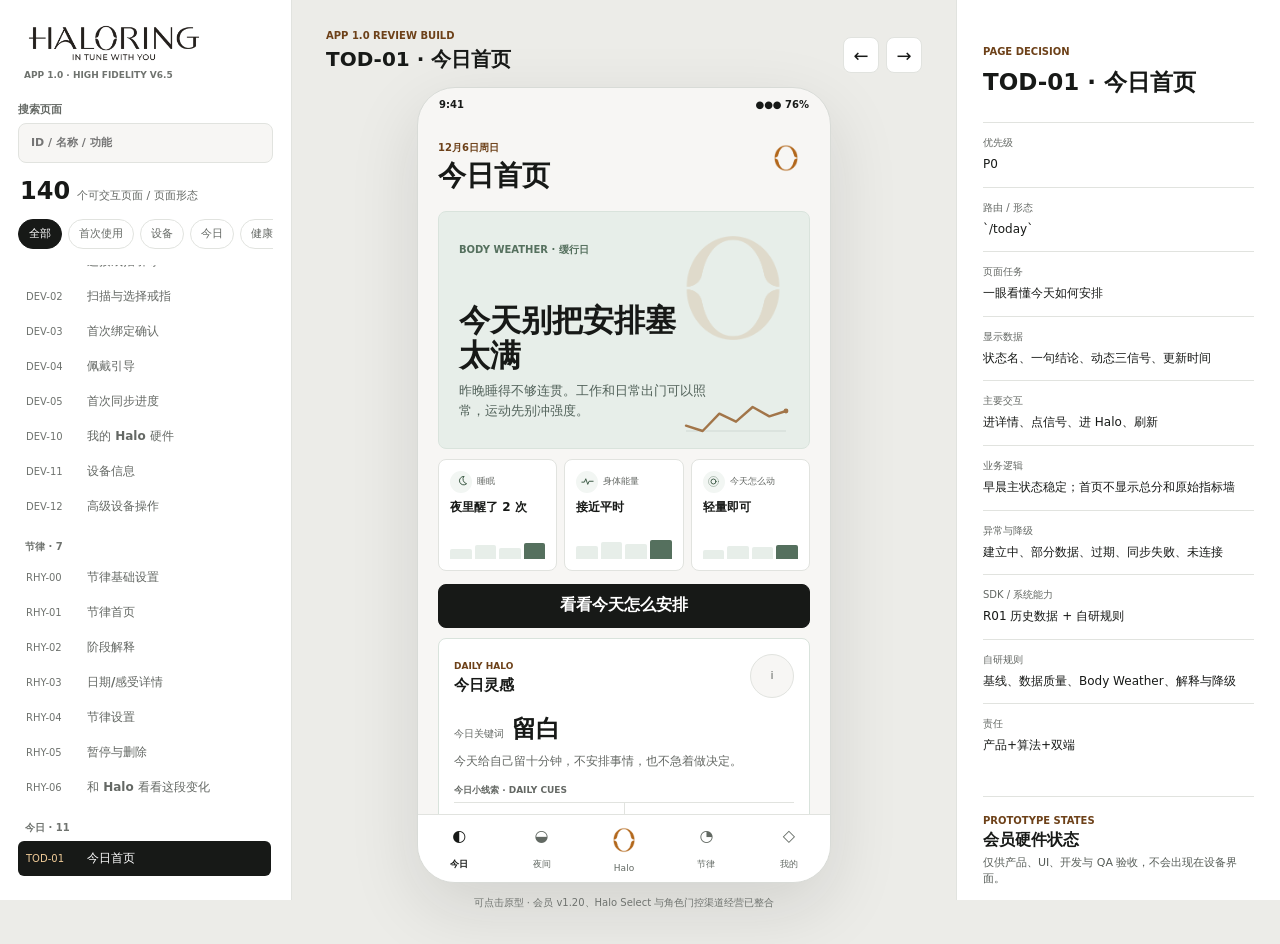
==== commit 6bb2cb40: "fix: publish v6.5 prototype interaction and state repairs" ====
--- a/index.html
+++ b/index.html
@@ -4,16 +4,16 @@
   <meta charset="utf-8">
   <meta name="viewport" content="width=device-width, initial-scale=1">
   <meta name="robots" content="noindex, nofollow">
-  <title>Halo Ring App 1.0 High Fidelity v6.4</title>
+  <title>Halo Ring App 1.0 High Fidelity v6.5 · 交互原型</title>
   <link rel="icon" type="image/png" href="assets/HALORING_super_symbol_copper.png">
-  <link rel="stylesheet" href="styles.css?v=6.4.0">
+  <link rel="stylesheet" href="styles.css?v=6.5.0">
 </head>
 <body>
   <main class="workspace">
     <aside class="rail" aria-label="页面导航">
       <div class="brand-lockup">
         <img class="brand-wordmark" src="assets/HALORING_wordmark_with_slogan_ink.png" alt="HALORING · IN TUNE WITH YOU">
-        <small>APP 1.0 · HIGH FIDELITY V6.4</small>
+        <small>APP 1.0 · HIGH FIDELITY V6.5</small>
       </div>
       <label class="search-field">
         <span>搜索页面</span>
@@ -56,8 +56,9 @@
   </main>
   <div id="toast" class="toast" role="status" aria-live="polite"></div>
   <div id="modal-root"></div>
-  <script src="pages-data.js?v=6.4.0"></script>
-  <script src="commercial-pages.js?v=6.4.0"></script>
-  <script src="app.js?v=6.4.0"></script>
+  <script src="pages-data.js?v=6.5.0"></script>
+  <script src="commercial-pages.js?v=6.5.0"></script>
+  <script src="share-assets.js?v=6.5.0"></script>
+  <script src="app.js?v=6.5.0"></script>
 </body>
 </html>
--- a/styles.css
+++ b/styles.css
@@ -1621,5 +1621,41 @@
   .quantity button { width: 42px; }
   .radial-progress-card { grid-template-columns: 82px minmax(0,1fr); gap: 10px; }
   .radial-progress { width: 80px; }
-  .health-overview-head { grid-template-columns: 1fr; }
-}
+  .health-overview-head { grid-template-columns: 1fr; }
+}
+
+/* v6.5: shared readability and interaction corrections. */
+[hidden] { display: none !important; }
+.night-screen .setting-row > div > span,
+.night-screen .setting-row > div > small,
+.night-screen .field-label,
+.night-screen .choice-row p,
+.night-screen .status-row > span,
+.night-screen .data-heading > span { color: #bdcbc2; }
+.night-screen .setting-row > i { color: #f3ede1; }
+.lifecycle-track .lifecycle-step { min-width: 0; min-height: 44px; padding: 5px 2px; color: var(--quiet); font-size: 8px; line-height: 1.3; text-align: center; }
+.lifecycle-track .lifecycle-step.active { color: var(--ink); font-weight: 720; }
+.lifecycle-track .lifecycle-step.active i { background: var(--gold); }
+.reduce-motion *, .reduce-motion *::before, .reduce-motion *::after { animation: none !important; transition: none !important; scroll-behavior: auto !important; }
+.screen :is(.metric-card, .card, .setting-row, .field-label, .notice, .detail-conclusion) { min-width: 0; overflow-wrap: anywhere; }
+.screen :is(.metric-card b, .status-row strong, .setting-row > div, .button-row button) { min-width: 0; white-space: normal; overflow-wrap: anywhere; }
+.screen :is(.three-column, .two-column, .sleep-goal-grid) > * { min-width: 0; }
+.screen :is(input, select, textarea) { min-width: 0; max-width: 100%; }
+.canvas-share-card.share-card { height: auto; aspect-ratio: 4 / 5; padding: 0; }
+.canvas-share-card canvas { width: 100%; height: auto; display: block; }
+.share-preview-modal .canvas-share-card { width: min(100%, 300px); margin-inline: auto; }
+.sr-only { position: absolute !important; width: 1px; height: 1px; padding: 0; margin: -1px; overflow: hidden; clip: rect(0,0,0,0); white-space: nowrap; border: 0; }
+.calendar { grid-template-columns: repeat(7, minmax(0, 1fr)); }
+.calendar > small { text-align: center; padding: 6px 0; }
+.calendar-heading .button-row { display: flex; justify-content: space-between; align-items: center; }
+.calendar-heading .button-row button { width: auto; }
+.screen .retained-records button { text-align: left; }
+:focus-visible { outline: 2px solid #9d6e39; outline-offset: 3px; }
+.night-screen .card .card-top > span { color: #bdcbc2; }
+.visual-setting > div strong, .visual-setting > div span { display: block; white-space: normal; overflow-wrap: anywhere; }
+.visual-setting > i:last-child { white-space: normal; overflow-wrap: anywhere; }
+@media (max-width: 360px) {
+  .health-metric-list { grid-template-columns: minmax(0, 1fr); }
+  .visual-task { grid-template-columns: 30px minmax(0, 1fr); }
+  .visual-task .status-pill { grid-column: 2; justify-self: start; min-width: 0; max-width: 100%; white-space: normal; overflow-wrap: anywhere; }
+}
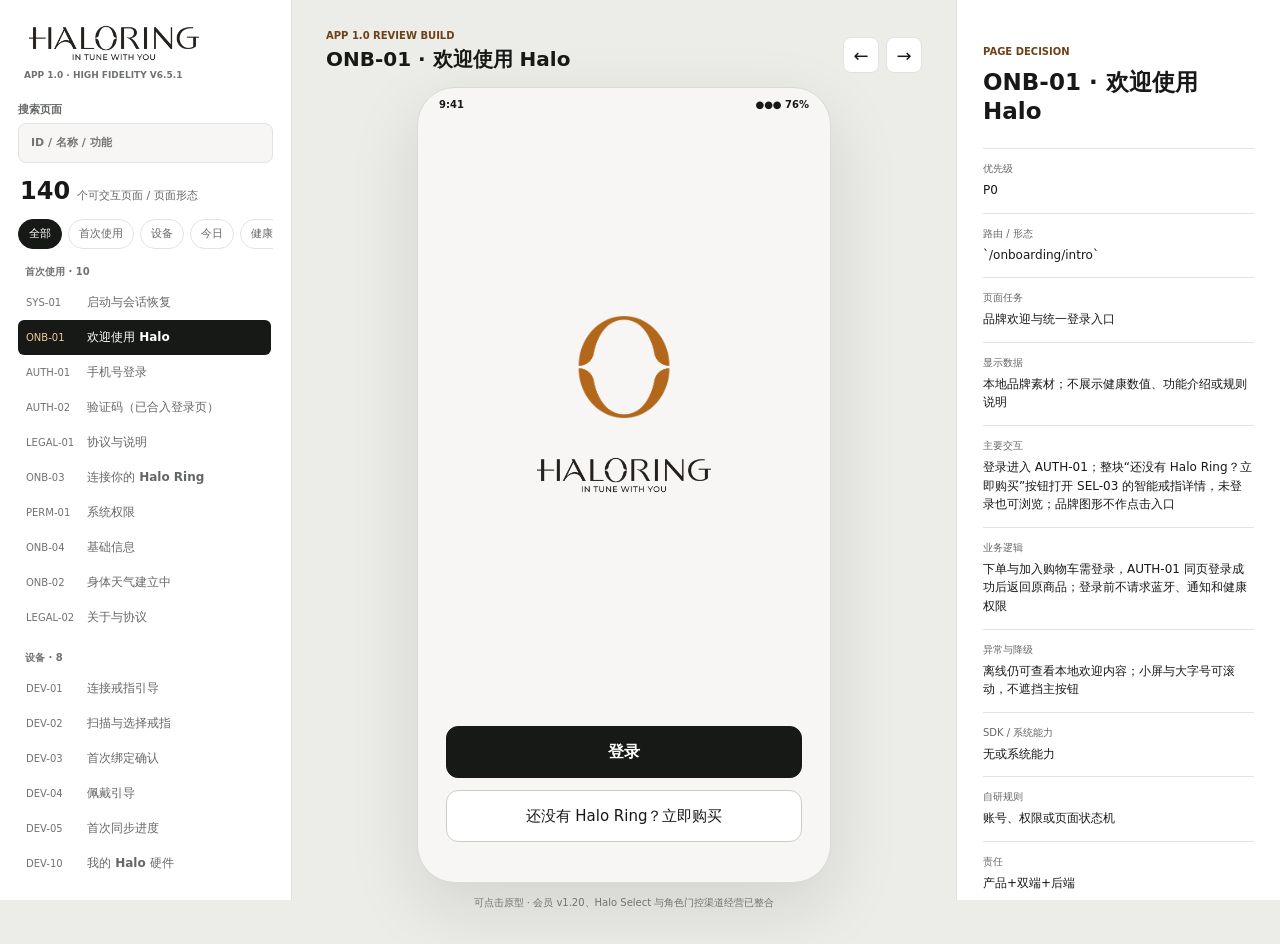
==== commit 523f42ab: "Publish verified V6 prototype 6.5.1 with account isolation fixes" ====
--- a/index.html
+++ b/index.html
@@ -1,25 +1,158 @@
 <!doctype html>
 <html lang="zh-CN">
-<head>
+<head>
+  <link rel="stylesheet" href="coupon-wallet-page.css?v=6.5.1-c02ef3b">
   <meta charset="utf-8">
+  <script>
+    // A missing/older module must not leave the local review screen blank.
+    // Retry reloads resources only; no account or prototype records are cleared.
+    (() => {
+      function showLoadFailure() {
+        const screen = document.getElementById("screen");
+        if (!screen || screen.children.length || screen.textContent.trim()) return;
+        const panel = document.createElement("section");
+        panel.style.cssText = "padding:36px 20px;text-align:center;line-height:1.8";
+        const title = document.createElement("h1"); title.textContent = "页面暂未加载完成";
+        const copy = document.createElement("p"); copy.textContent = "请重新加载。已保存的记录不会被清除。";
+        const retry = document.createElement("button"); retry.type = "button"; retry.className = "primary"; retry.textContent = "重新加载";
+        retry.onclick = () => { const url = new URL(location.href); url.searchParams.set("reload", String(Date.now())); location.replace(url.href); };
+        panel.append(title, copy, retry); screen.append(panel);
+      }
+      function scheduleCheck() {
+        if (document.readyState === "loading") document.addEventListener("DOMContentLoaded", showLoadFailure, {once:true});
+        else setTimeout(showLoadFailure, 0);
+      }
+      window.addEventListener("error", event => { if (event.target === window || event.target?.tagName === "SCRIPT") scheduleCheck(); }, true);
+      window.addEventListener("unhandledrejection", scheduleCheck);
+    })();
+  </script>
   <meta name="viewport" content="width=device-width, initial-scale=1">
   <meta name="robots" content="noindex, nofollow">
-  <title>Halo Ring App 1.0 High Fidelity v6.5 · 交互原型</title>
+  <title>Halo Ring App 1.0 High Fidelity v6.5.1 · 本地修复版</title>
   <link rel="icon" type="image/png" href="assets/HALORING_super_symbol_copper.png">
-  <link rel="stylesheet" href="styles.css?v=6.5.0">
-</head>
+  <link rel="stylesheet" href="styles.css?v=6.5.1-c02ef3b">
+  <link rel="stylesheet" href="startup-page.css?v=6.5.1-c02ef3b">
+  <link rel="stylesheet" href="member-center-page.css?v=6.5.1-c02ef3b">
+  <script src="points-redemption-data.js?v=6.5.1-c02ef3b"></script>
+  <link rel="stylesheet" href="points-home-page.css?v=6.5.1-c02ef3b">
+  <script src="points-home-page.js?v=6.5.1-c02ef3b"></script>
+  <link rel="stylesheet" href="points-ledger-page.css?v=6.5.1-c02ef3b">
+  <script src="points-ledger-page.js?v=6.5.1-c02ef3b"></script>
+  <link rel="stylesheet" href="points-catalog-page.css?v=6.5.1-c02ef3b">
+  <script src="points-catalog-page.js?v=6.5.1-c02ef3b"></script>
+  <link rel="stylesheet" href="points-redemption-page.css?v=6.5.1-c02ef3b">
+  <script src="points-redemption-page.js?v=6.5.1-c02ef3b"></script>
+  <link rel="stylesheet" href="member-levels-page.css?v=6.5.1-c02ef3b">
+  <link rel="stylesheet" href="member-upgrade-page.css?v=6.5.1-c02ef3b">
+  <link rel="stylesheet" href="member-tasks-page.css?v=6.5.1-c02ef3b">
+  <link rel="stylesheet" href="member-task-detail-page.css?v=6.5.1-c02ef3b">
+  <link rel="stylesheet" href="referral-page.css?v=6.5.1-c02ef3b">
+  <link rel="stylesheet" href="member-badges-page.css?v=6.5.1-c02ef3b">
+  <link rel="stylesheet" href="member-benefits-page.css?v=6.5.1-c02ef3b">
+  <link rel="stylesheet" href="select-detail.css?v=6.5.1-c02ef3b">
+  <link rel="stylesheet" href="select-cart.css?v=6.5.1-c02ef3b">
+  <link rel="stylesheet" href="select-checkout.css?v=6.5.1-c02ef3b">
+  <link rel="stylesheet" href="select-address.css?v=6.5.1-c02ef3b">
+  <link rel="stylesheet" href="select-payment.css?v=6.5.1-c02ef3b">
+  <link rel="stylesheet" href="select-orders.css?v=6.5.1-c02ef3b">
+  <link rel="stylesheet" href="select-order-detail.css?v=6.5.1-c02ef3b">
+  <link rel="stylesheet" href="select-aftersale.css?v=6.5.1-c02ef3b">
+  <link rel="stylesheet" href="select-aftersale-progress.css?v=6.5.1-c02ef3b">
+  <link rel="stylesheet" href="select-coupon.css?v=6.5.1-c02ef3b">
+  <link rel="stylesheet" href="channel-application.css?v=6.5.1-c02ef3b">
+  <link rel="stylesheet" href="channel-application-detail.css?v=6.5.1-c02ef3b">
+  <link rel="stylesheet" href="channel-training.css?v=6.5.1-c02ef3b">
+  <link rel="stylesheet" href="channel-application-progress.css?v=6.5.1-c02ef3b">
+  <link rel="stylesheet" href="channel-supplement.css?v=6.5.1-c02ef3b">
+  <link rel="stylesheet" href="channel-rejection.css?v=6.5.1-c02ef3b">
+  <link rel="stylesheet" href="channel-withdrawal.css?v=6.5.1-c02ef3b">
+  <link rel="stylesheet" href="channel-approval.css?v=6.5.1-c02ef3b">
+  <link rel="stylesheet" href="channel-activation.css?v=6.5.1-c02ef3b">
+  <link rel="stylesheet" href="channel-home.css?v=6.5.1-c02ef3b">
+  <link rel="stylesheet" href="channel-orders.css?v=6.5.1-c02ef3b">
+  <link rel="stylesheet" href="channel-earning.css?v=6.5.1-c02ef3b">
+  <link rel="stylesheet" href="channel-ledger.css?v=6.5.1-c02ef3b">
+  <link rel="stylesheet" href="channel-payout.css?v=6.5.1-c02ef3b">
+  <link rel="stylesheet" href="channel-content.css?v=6.5.1-c02ef3b">
+  <link rel="stylesheet" href="channel-policy.css?v=6.5.1-c02ef3b">
+  <link rel="stylesheet" href="channel-tools.css?v=6.5.1-c02ef3b">
+  <link rel="stylesheet" href="device-home-page.css?v=6.5.1-c02ef3b">
+  <link rel="stylesheet" href="device-initial-sync-page.css?v=6.5.1-c02ef3b">
+  <link rel="stylesheet" href="basic-profile-page.css?v=6.5.1-c02ef3b">
+  <link rel="stylesheet" href="body-weather-intro.css?v=6.5.1-c02ef3b">
+  <link rel="stylesheet" href="device-info-page.css?v=6.5.1-c02ef3b">
+  <link rel="stylesheet" href="device-maintenance-page.css?v=6.5.1-c02ef3b">
+  <link rel="stylesheet" href="data-privacy-page.css?v=6.5.1-c02ef3b">
+  <link rel="stylesheet" href="notification-settings-page.css?v=6.5.1-c02ef3b">
+  <link rel="stylesheet" href="system-health-source.css?v=6.5.1-c02ef3b">
+  <link rel="stylesheet" href="general-settings-page.css?v=6.5.1-c02ef3b">
+  <link rel="stylesheet" href="help-center-page.css?v=6.5.1-c02ef3b">
+  <link rel="stylesheet" href="feedback-page.css?v=6.5.1-c02ef3b">
+  <link rel="stylesheet" href="support-contact-page.css?v=6.5.1-c02ef3b">
+  <link rel="stylesheet" href="about-legal-page.css?v=6.5.1-c02ef3b">
+  <link rel="stylesheet" href="account-security-page.css?v=6.5.1-c02ef3b">
+  <link rel="stylesheet" href="account-deletion-page.css?v=6.5.1-c02ef3b">
+  <link rel="stylesheet" href="halo-history-page.css?v=6.5.1-c02ef3b">
+  <link rel="stylesheet" href="halo-memory-page.css?v=6.5.1-c02ef3b">
+  <link rel="stylesheet" href="halo-proactive-page.css?v=6.5.1-c02ef3b">
+  <link rel="stylesheet" href="halo-feeling-page.css?v=6.5.1-c02ef3b">
+  <link rel="stylesheet" href="halo-journey-page.css?v=6.5.1-c02ef3b">
+  <link rel="stylesheet" href="halo-privacy-page.css?v=6.5.1-c02ef3b">
+  <link rel="stylesheet" href="halo-settings-page.css?v=6.5.1-c02ef3b">
+  <link rel="stylesheet" href="studio-preparation.css?v=6.5.1-c02ef3b">
+  <link rel="stylesheet" href="night-review-page.css?v=6.5.1-c02ef3b">
+  <link rel="stylesheet" href="night-home-page.css?v=6.5.1-c02ef3b">
+<link rel="stylesheet" href="night-combo-page.css?v=6.5.1-c02ef3b">
+  <link rel="stylesheet" href="night-wake-page.css?v=6.5.1-c02ef3b">
+  <link rel="stylesheet" href="night-sound-page.css?v=6.5.1-c02ef3b">
+  <link rel="stylesheet" href="night-alarm-page.css?v=6.5.1-c02ef3b">
+  <link rel="stylesheet" href="night-morning-page.css?v=6.5.1-c02ef3b">
+  <link rel="stylesheet" href="night-history-page.css?v=6.5.1-c02ef3b">
+  <link rel="stylesheet" href="night-support-page.css?v=6.5.1-c02ef3b">
+  <link rel="stylesheet" href="night-fade-page.css?v=6.5.1-c02ef3b">
+  <link rel="stylesheet" href="health-reports-page.css?v=6.5.1-c02ef3b">
+  <link rel="stylesheet" href="state-share-page.css?v=6.5.1-c02ef3b">
+  <link rel="stylesheet" href="data-quality-page.css?v=6.5.1-c02ef3b">
+  <link rel="stylesheet" href="rhythm-home-page.css?v=6.5.1-c02ef3b">
+  <link rel="stylesheet" href="rhythm-guide-page.css?v=6.5.1-c02ef3b">
+  <link rel="stylesheet" href="rhythm-editor-page.css?v=6.5.1-c02ef3b">
+  <link rel="stylesheet" href="rhythm-settings-page.css?v=6.5.1-c02ef3b">
+  <link rel="stylesheet" href="rhythm-setup-page.css?v=6.5.1-c02ef3b">
+  <link rel="stylesheet" href="rhythm-management-page.css?v=6.5.1-c02ef3b">
+  <link rel="stylesheet" href="rhythm-halo-page.css?v=6.5.1-c02ef3b">
+  <link rel="stylesheet" href="rhythm-cycle-page.css?v=6.5.1-c02ef3b">
+  <link rel="stylesheet" href="respiration-trend.css?v=6.5.1-c02ef3b">
+  <link rel="stylesheet" href="oxygen-trend.css?v=6.5.1-c02ef3b">
+  <link rel="stylesheet" href="temperature-trend.css?v=6.5.1-c02ef3b">
+  <link rel="stylesheet" href="measurement-center.css?v=6.5.1-c02ef3b">
+  <link rel="stylesheet" href="oxygen-day.css?v=6.5.1-c02ef3b">
+  <link rel="stylesheet" href="oxygen-measurement.css?v=6.5.1-c02ef3b">
+  <link rel="stylesheet" href="studio-feeling.css?v=6.5.1-c02ef3b">
+  <link rel="stylesheet" href="studio-preflight.css?v=6.5.1-c02ef3b">
+  <link rel="stylesheet" href="studio-session.css?v=6.5.1-c02ef3b">
+  <link rel="stylesheet" href="studio-report.css?v=6.5.1-c02ef3b">
+  <link rel="stylesheet" href="studio-post-report.css?v=6.5.1-c02ef3b">
+  <link rel="stylesheet" href="studio-next-day.css?v=6.5.1-c02ef3b">
+  <link rel="stylesheet" href="studio-today-reminder.css?v=6.5.1-c02ef3b">
+  <link rel="stylesheet" href="studio-benefit.css?v=6.5.1-c02ef3b">
+  <link rel="stylesheet" href="studio-contact.css?v=6.5.1-c02ef3b">
+  <link rel="stylesheet" href="studio-history.css?v=6.5.1-c02ef3b">
+  <link rel="stylesheet" href="studio-record.css?v=6.5.1-c02ef3b">
+  <link rel="stylesheet" href="studio-code.css?v=6.5.1-c02ef3b">
+  <link rel="stylesheet" href="studio-confirm.css?v=6.5.1-c02ef3b">
+</head>
 <body>
   <main class="workspace">
     <aside class="rail" aria-label="页面导航">
       <div class="brand-lockup">
         <img class="brand-wordmark" src="assets/HALORING_wordmark_with_slogan_ink.png" alt="HALORING · IN TUNE WITH YOU">
-        <small>APP 1.0 · HIGH FIDELITY V6.5</small>
+        <small>APP 1.0 · HIGH FIDELITY V6.5.1</small>
       </div>
       <label class="search-field">
         <span>搜索页面</span>
         <input id="search" type="search" placeholder="ID / 名称 / 功能">
       </label>
-      <div class="scope-summary"><b id="page-count">140</b><span>个可交互页面 / 页面形态</span></div>
+      <div class="scope-summary"><b id="page-count">141</b><span>个可交互页面 / 页面形态</span></div>
       <nav id="group-nav" class="group-nav" aria-label="模块筛选"></nav>
       <nav id="page-nav" class="page-nav" aria-label="页面清单"></nav>
     </aside>
@@ -56,9 +189,128 @@
   </main>
   <div id="toast" class="toast" role="status" aria-live="polite"></div>
   <div id="modal-root"></div>
-  <script src="pages-data.js?v=6.5.0"></script>
-  <script src="commercial-pages.js?v=6.5.0"></script>
-  <script src="share-assets.js?v=6.5.0"></script>
-  <script src="app.js?v=6.5.0"></script>
+<script src="pages-data.js?v=6.5.1-c02ef3b"></script>
+  <script src="select-gallery.js?v=6.5.1-c02ef3b"></script>
+  <script src="select-address-parser.js?v=6.5.1-c02ef3b"></script>
+  <script src="select-address-view.js?v=6.5.1-c02ef3b"></script>
+  <script src="select-address-controller.js?v=6.5.1-c02ef3b"></script>
+  <script src="select-payment-view.js?v=6.5.1-c02ef3b"></script>
+  <script src="select-orders-view.js?v=6.5.1-c02ef3b"></script>
+  <script src="select-orders-page.js?v=6.5.1-c02ef3b"></script>
+  <script src="select-order-detail-view.js?v=6.5.1-c02ef3b"></script>
+  <script src="select-order-detail-page.js?v=6.5.1-c02ef3b"></script>
+  <script src="select-aftersale-page.js?v=6.5.1-c02ef3b"></script>
+  <script src="select-aftersale-progress.js?v=6.5.1-c02ef3b"></script>
+  <script src="select-checkout-view.js?v=6.5.1-c02ef3b"></script>
+  <script src="select-coupon-view.js?v=6.5.1-c02ef3b"></script>
+  <script src="channel-account-store.js?v=6.5.1-c02ef3b"></script>
+  <script src="commercial-account-store.js?v=6.5.1-c02ef3b"></script>
+  <script src="channel-settlement.js?v=6.5.1-c02ef3b"></script>
+  <script src="channel-application-page.js?v=6.5.1-c02ef3b"></script>
+<script src="channel-training.js?v=6.5.1-c02ef3b"></script>
+  <script src="channel-application-progress.js?v=6.5.1-c02ef3b"></script>
+  <script src="channel-supplement-page.js?v=6.5.1-c02ef3b"></script>
+  <script src="channel-rejection-page.js?v=6.5.1-c02ef3b"></script>
+  <script src="channel-withdrawal-page.js?v=6.5.1-c02ef3b"></script>
+  <script src="channel-approval-page.js?v=6.5.1-c02ef3b"></script>
+  <script src="channel-activation-page.js?v=6.5.1-c02ef3b"></script>
+  <script src="channel-payout-page.js?v=6.5.1-c02ef3b"></script>
+  <script src="channel-content-page.js?v=6.5.1-c02ef3b"></script>
+  <script src="channel-policy-page.js?v=6.5.1-c02ef3b"></script>
+  <script src="channel-tools-page.js?v=6.5.1-c02ef3b"></script>
+  <script src="member-data.js?v=6.5.1-c02ef3b"></script>
+  <script src="coupon-wallet-page.js?v=6.5.1-c02ef3b"></script>
+  <script src="member-task-ledger.js?v=6.5.1-c02ef3b"></script>
+  <script src="member-task-recovery.js?v=6.5.1-c02ef3b"></script>
+  <script src="member-center-page.js?v=6.5.1-c02ef3b"></script>
+  <script src="member-levels-page.js?v=6.5.1-c02ef3b"></script>
+  <script src="member-upgrade-page.js?v=6.5.1-c02ef3b"></script>
+  <script src="member-tasks-page.js?v=6.5.1-c02ef3b"></script>
+  <script src="member-task-detail-page.js?v=6.5.1-c02ef3b"></script>
+  <script src="referral-page.js?v=6.5.1-c02ef3b"></script>
+  <script src="member-badges-page.js?v=6.5.1-c02ef3b"></script>
+  <script src="member-benefits-page.js?v=6.5.1-c02ef3b"></script>
+  <script src="studio-benefit-ledger.js?v=6.5.1-c02ef3b"></script>
+<script src="commercial-pages.js?v=6.5.1-c02ef3b"></script>
+  <script src="share-assets.js?v=6.5.1-c02ef3b"></script>
+  <script src="startup-page.js?v=6.5.1-c02ef3b"></script>
+  <script src="basic-profile-page.js?v=6.5.1-c02ef3b"></script>
+  <script src="body-weather-intro.js?v=6.5.1-c02ef3b"></script>
+  <script src="device-scan-page.js?v=6.5.1-c02ef3b"></script>
+  <script src="device-bind-page.js?v=6.5.1-c02ef3b"></script>
+  <script src="device-home-page.js?v=6.5.1-c02ef3b"></script>
+  <script src="device-info-page.js?v=6.5.1-c02ef3b"></script>
+  <script src="device-maintenance-page.js?v=6.5.1-c02ef3b"></script>
+  <script src="data-privacy-page.js?v=6.5.1-c02ef3b"></script>
+  <script src="notification-settings-page.js?v=6.5.1-c02ef3b"></script>
+  <script src="system-health-source.js?v=6.5.1-c02ef3b"></script>
+  <script src="device-wear-page.js?v=6.5.1-c02ef3b"></script>
+  <script src="device-initial-sync-page.js?v=6.5.1-c02ef3b"></script>
+  <script src="studio-payment-page.js?v=6.5.1-c02ef3b"></script>
+  <script src="studio-reservation-page.js?v=6.5.1-c02ef3b"></script>
+  <script src="studio-preparation-page.js?v=6.5.1-c02ef3b"></script>
+  <script src="studio-feeling-page.js?v=6.5.1-c02ef3b"></script>
+  <script src="studio-preflight-page.js?v=6.5.1-c02ef3b"></script>
+  <script src="studio-session-page.js?v=6.5.1-c02ef3b"></script>
+  <script src="studio-report-page.js?v=6.5.1-c02ef3b"></script>
+  <script src="studio-post-report-page.js?v=6.5.1-c02ef3b"></script>
+  <script src="studio-next-day-page.js?v=6.5.1-c02ef3b"></script>
+  <script src="studio-today-reminder.js?v=6.5.1-c02ef3b"></script>
+  <script src="studio-benefit-page.js?v=6.5.1-c02ef3b"></script>
+  <script src="studio-contact-page.js?v=6.5.1-c02ef3b"></script>
+  <script src="studio-history-page.js?v=6.5.1-c02ef3b"></script>
+  <script src="studio-record-page.js?v=6.5.1-c02ef3b"></script>
+  <script src="studio-code-page.js?v=6.5.1-c02ef3b"></script>
+  <script src="studio-confirm-page.js?v=6.5.1-c02ef3b"></script>
+  <script src="night-review-page.js?v=6.5.1-c02ef3b"></script>
+  <script src="night-playlist.js?v=6.5.1-c02ef3b"></script>
+  <script src="night-combo-page.js?v=6.5.1-c02ef3b"></script>
+  <script src="night-wake-page.js?v=6.5.1-c02ef3b"></script>
+  <script src="night-sound-page.js?v=6.5.1-c02ef3b"></script>
+  <script src="night-morning-page.js?v=6.5.1-c02ef3b"></script>
+  <script src="night-history-page.js?v=6.5.1-c02ef3b"></script>
+  <script src="night-support-page.js?v=6.5.1-c02ef3b"></script>
+  <script src="night-fade-page.js?v=6.5.1-c02ef3b"></script>
+  <script src="today-rhythm-storage.js?v=6.5.1-c02ef3b"></script>
+  <script src="account-personal-scope.js?v=6.5.1-c02ef3b"></script>
+  <script src="health-reports-page.js?v=6.5.1-c02ef3b"></script>
+  <script src="state-share-page.js?v=6.5.1-c02ef3b"></script>
+  <script src="data-quality-page.js?v=6.5.1-c02ef3b"></script>
+  <script src="rhythm-record-store.js?v=6.5.1-c02ef3b"></script>
+  <script src="rhythm-home-page.js?v=6.5.1-c02ef3b"></script>
+  <script src="rhythm-cycle-store.js?v=6.5.1-c02ef3b"></script>
+  <script src="rhythm-cycle-page.js?v=6.5.1-c02ef3b"></script>
+  <script src="rhythm-guide-page.js?v=6.5.1-c02ef3b"></script>
+  <script src="rhythm-editor-page.js?v=6.5.1-c02ef3b"></script>
+  <script src="rhythm-settings-store.js?v=6.5.1-c02ef3b"></script>
+  <script src="rhythm-settings-page.js?v=6.5.1-c02ef3b"></script>
+  <script src="rhythm-setup-page.js?v=6.5.1-c02ef3b"></script>
+  <script src="body-weather-route-compat.js?v=6.5.1-c02ef3b"></script>
+  <script src="rhythm-management-store.js?v=6.5.1-c02ef3b"></script>
+  <script src="rhythm-management-page.js?v=6.5.1-c02ef3b"></script>
+  <script src="rhythm-halo-handoff.js?v=6.5.1-c02ef3b"></script>
+  <script src="rhythm-halo-page.js?v=6.5.1-c02ef3b"></script>
+  <script src="heart-trend.js?v=6.5.1-c02ef3b"></script>
+  <script src="respiration-trend.js?v=6.5.1-c02ef3b"></script>
+  <script src="oxygen-trend.js?v=6.5.1-c02ef3b"></script>
+  <script src="temperature-trend.js?v=6.5.1-c02ef3b"></script>
+  <script src="oxygen-day.js?v=6.5.1-c02ef3b"></script>
+  <script src="oxygen-measurement.js?v=6.5.1-c02ef3b"></script>
+  <script src="measurement-center.js?v=6.5.1-c02ef3b"></script>
+  <script src="help-center-page.js?v=6.5.1-c02ef3b"></script>
+  <script src="feedback-page.js?v=6.5.1-c02ef3b"></script>
+  <script src="support-contact-page.js?v=6.5.1-c02ef3b"></script>
+  <script src="about-legal-page.js?v=6.5.1-c02ef3b"></script>
+  <script src="account-security-page.js?v=6.5.1-c02ef3b"></script>
+  <script src="account-deletion-page.js?v=6.5.1-c02ef3b"></script>
+  <script src="halo-account-scope.js?v=6.5.1-c02ef3b"></script>
+  <script src="halo-history-page.js?v=6.5.1-c02ef3b"></script>
+  <script src="halo-memory-page.js?v=6.5.1-c02ef3b"></script>
+  <script src="halo-proactive-page.js?v=6.5.1-c02ef3b"></script>
+  <script src="halo-feeling-page.js?v=6.5.1-c02ef3b"></script>
+  <script src="halo-journey-page.js?v=6.5.1-c02ef3b"></script>
+  <script src="halo-privacy-page.js?v=6.5.1-c02ef3b"></script>
+  <script src="halo-settings-page.js?v=6.5.1-c02ef3b"></script>
+<script src="app.js?v=6.5.1-c02ef3b"></script>
 </body>
 </html>
--- a/coupon-wallet-page.css
+++ b/coupon-wallet-page.css
@@ -0,0 +1,2 @@
+.coupon-wallet{color:#191d19;padding-bottom:18px}.cw-header{display:grid;grid-template-columns:44px 1fr 44px;align-items:center;margin:-8px -8px 20px}.cw-header h1{font-size:20px;text-align:center;margin:0}.cw-header button{border:0;background:none;min-height:44px;padding:0;font-size:13px;color:inherit}.cw-header button:first-child{font-size:30px}.cw-types{display:flex;background:#e9ebe6;border-radius:12px;padding:4px;gap:4px}.cw-types button{flex:1;background:none;border:0;border-radius:9px;min-height:44px;font-size:14px;color:#5d635d}.cw-types button[aria-pressed=true]{background:#fff;color:#191d19;font-weight:650}.cw-statuses{display:flex;gap:5px;margin:12px 0 18px}.cw-statuses button{flex:1;min-height:44px;border:0;border-bottom:2px solid transparent;background:none;padding:4px 0;font-size:12px;color:#687068}.cw-statuses button[aria-pressed=true]{border-color:#896338;color:#61451f;font-weight:600}.cw-list{display:grid;gap:16px}.cw-card{border-radius:16px;background:#fff;border:1px solid #e1e3df;overflow:hidden}.cw-card-main{display:grid;grid-template-columns:98px 1fr;min-height:124px}.cw-face{display:flex;flex-direction:column;justify-content:center;gap:8px;text-align:center;background:#f0e9de;border-right:1px dashed #d8cbbb;padding:12px 5px;color:#76542e}.cw-face>span{font-size:26px;font-weight:600;line-height:1.3;overflow-wrap:anywhere}.cw-face small{font-size:11px}.cw-copy{min-width:0;padding:14px 16px}.cw-copy h2{font-size:16px;line-height:1.5;margin:5px 0}.cw-copy p{font-size:12px;line-height:1.7;margin:5px 0;color:#626862;overflow-wrap:anywhere}.cw-state{font-size:11px;color:#526953}.cw-card-bottom{padding:10px 14px;border-top:1px dashed #e5e2da;display:flex;align-items:center;gap:8px}.cw-card-bottom>p{font-size:11px;line-height:1.7;color:#687068;margin:0;flex:1}.cw-card-bottom>button{min-height:44px;flex-shrink:0;background:none;border:0;color:#76542e;font-size:12px;padding:4px}.cw-detail{padding:0 16px 16px}.cw-detail p{font-size:12px;line-height:1.8;color:#626862;margin:8px 0}.cw-detail button{width:100%;min-height:44px;margin-top:8px}.cw-inactive .cw-face{background:#eeefeb;color:#717671}.cw-inactive .cw-state{color:#717671}.cw-empty{text-align:center;padding:46px 16px;background:#fff;border:1px solid #e1e3df;border-radius:16px}.cw-empty svg{width:52px;height:52px;color:#a28b69}.cw-empty h2{font-size:17px;margin:18px 0 10px}.cw-empty p,.cw-note,.cw-message{font-size:12px;color:#626862;line-height:1.8}.cw-empty button{min-height:44px;width:100%;margin-top:12px}.cw-message:empty{display:none}.cw-footer{display:flex;justify-content:space-between;margin-top:18px;gap:12px}.cw-footer button{border:0;background:none;min-height:44px;font-size:12px;color:#76542e;padding:0}.coupon-wallet button{cursor:pointer}.coupon-wallet button:focus-visible{outline:2px solid #896338;outline-offset:2px}@media(max-width:350px){.cw-card-main{grid-template-columns:84px 1fr}.cw-copy{padding:12px}.cw-face>span{font-size:23px}.cw-copy h2{font-size:15px}}
+.cw-reference{overflow-wrap:anywhere}
--- a/styles.css
+++ b/styles.css
@@ -134,10 +134,682 @@
 .device-status { display: flex; justify-content: space-between; padding: 11px 21px 0; font-size: 10px; font-weight: 750; }
 .screen { min-width: 0; padding: 14px 20px 30px; overflow-y: auto; overscroll-behavior: contain; scroll-padding-bottom: 88px; scrollbar-width: none; }
 .screen::-webkit-scrollbar { display: none; }
-.prototype-note { margin: 13px auto 0; max-width: 414px; text-align: center; color: var(--quiet); font-size: 10px; }
-
-.screen-head { display: flex; align-items: flex-start; justify-content: space-between; gap: 12px; margin-bottom: 18px; }
-.screen-head > div { min-width: 0; }
+.prototype-note { margin: 13px auto 0; max-width: 414px; text-align: center; color: var(--quiet); font-size: 10px; }
+.device-shell.shopping-subpage { grid-template-rows: 34px minmax(0, 1fr) 0; }
+.shopping-subpage .tabbar { display: none; }
+
+/* TOD-03: dated evidence and a clear next action; no decorative trend values. */
+.screen[data-page="TOD-03"] { padding: 4px 20px 24px; }
+.bw-detail { color: var(--ink); }
+.bw-detail .health-overview-header { margin-bottom: 0; }
+.screen .bw-record-date { margin: 0 0 18px; color: var(--muted); text-align: center; font-size: 12px; }
+.bw-detail .bw-hero { min-height: 0; padding: 18px; border: 1px solid #d0dbd2; border-radius: 14px; background: #edf2ec; }
+.bw-detail .bw-hero.pending { background: #f0efea; border-color: #deded4; }
+.bw-state { display: flex; align-items: center; justify-content: space-between; gap: 14px; margin-bottom: 8px; }
+.bw-state > span { color: #435e49; font-size: 30px; font-weight: 650; line-height: 1.3; }
+.bw-state img { width: 34px; height: 38px; object-fit: contain; }
+.screen .bw-hero h2 { max-width: 290px; margin: 0; color: var(--ink); font-size: 16px; font-weight: 500; line-height: 1.65; }
+.screen .bw-hero > p { margin: 12px 0 0; color: #505e51; font-size: 13px; line-height: 1.65; }
+.bw-detail > .interpretation-feedback { margin: 10px 0 0; min-height: 52px; padding: 10px 12px; }
+.bw-detail > .interpretation-feedback strong { font-size: 13px; }
+.bw-detail > .interpretation-feedback small { font-size: 11px; }
+.bw-detail > .correction-result { margin-top: 10px; }
+.bw-detail .correction-result > div { min-width: 0; overflow-wrap: anywhere; }
+.bw-detail .correction-result .suggestions { display: flex; flex-wrap: wrap; gap: 8px; margin-top: 8px; }
+.bw-detail .correction-result .suggestions button { width: auto; height: auto; min-height: 44px; min-width: 72px; padding: 8px 12px; border: 1px solid var(--line); border-radius: 8px; background: var(--paper); font-size: 12px; }
+.correction-result .correction-note-link { display: block; min-height: 44px; padding: 8px 0; font-size: 12px; text-align: left; }
+.correction-modal, .bw-feedback-note { max-height: calc(100dvh - 40px); overflow-y: auto; overflow-wrap: anywhere; }
+.bw-detail .bw-action { margin: 20px 0 24px; padding: 0; border: 0; }
+.bw-action > div > span { color: var(--muted); font-size: 11px; }
+.screen .bw-action h2 { margin: 5px 0 0; font-size: 17px; font-weight: 600; line-height: 1.5; }
+.screen .bw-action p { margin: 6px 0 12px; color: var(--muted); font-size: 13px; line-height: 1.6; }
+.bw-action .button-row { margin-top: 14px; }
+.bw-action .primary { min-height: 48px; border-radius: 10px; font-size: 15px; }
+.bw-evidence, .bw-records, .bw-more { margin-top: 24px; }
+.screen .bw-evidence h2, .screen .bw-records h2, .screen .bw-more h2 { margin: 0 0 10px; font-size: 16px; font-weight: 600; line-height: 1.5; }
+.bw-evidence-list { padding: 0 12px; border: 1px solid var(--line); border-radius: 12px; background: var(--paper); }
+.bw-evidence-row { display: flex; align-items: center; gap: 9px; width: 100%; min-height: 78px; padding: 14px 0; border: 0; background: transparent; color: var(--ink); text-align: left; }
+.bw-evidence-row + .bw-evidence-row { border-top: 1px solid var(--line); }
+.bw-row-icon { display: grid; place-items: center; flex: 0 0 24px; color: var(--sage); font-size: 23px; }
+.bw-row-icon svg { width: 23px; height: 23px; }
+.bw-row-copy { flex: 1; min-width: 0; }
+.bw-row-copy strong { display: block; font-size: 14px; font-weight: 550; line-height: 1.5; }
+.bw-row-copy small { display: block; margin-top: 4px; color: var(--muted); font-size: 11px; line-height: 1.55; }
+.bw-row-value { flex: 0 1 auto; max-width: 102px; font-size: 14px; font-weight: 600; line-height: 1.5; text-align: right; }
+.bw-evidence-row > svg, .bw-link-row > svg, .bw-source summary > svg { flex: 0 0 16px; width: 16px; height: 18px; color: var(--muted); }
+.bw-link-row { display: flex; align-items: center; gap: 10px; width: 100%; min-height: 52px; padding: 13px 0; border: 0; border-bottom: 1px solid var(--line); background: transparent; color: var(--ink); text-align: left; font-size: 14px; }
+.bw-link-row > span:first-child:not(.bw-row-icon) { flex: 1; }
+.bw-record-history > span:last-child { display: flex; align-items: center; gap: 8px; color: var(--muted); font-size: 12px; }
+.bw-record-history svg { width: 16px; height: 18px; }
+.bw-source { border-bottom: 1px solid var(--line); }
+.bw-source summary { display: flex; align-items: center; justify-content: space-between; gap: 12px; min-height: 52px; list-style: none; cursor: pointer; font-size: 14px; }
+.bw-source summary::-webkit-details-marker { display: none; }
+.bw-source summary svg { transform: rotate(90deg); }
+.bw-source[open] summary svg { transform: rotate(-90deg); }
+.bw-source > div { padding: 0 0 12px; }
+.screen .bw-source p, .screen .bw-unready-note { margin: 4px 0 12px; color: var(--muted); font-size: 12px; line-height: 1.65; }
+.bw-secondary-actions { margin-top: 22px; }
+.bw-secondary-actions .button-row { grid-template-columns: repeat(2, minmax(0, 1fr)); }
+.bw-secondary-actions button { min-height: 46px; border-radius: 10px; }
+.bw-records-modal { max-height: calc(100dvh - 48px); overflow-y: auto; }
+.bw-records-modal .modal-title-row { display: flex; justify-content: space-between; align-items: center; gap: 10px; }
+.bw-records-modal .modal-title-row button { min-width: 44px; min-height: 44px; }
+.bw-records-list .setting { overflow-wrap: anywhere; }
+.bw-trend { margin-top: 28px; padding-top: 24px; border-top: 1px solid var(--line); }
+.bw-trend-header { display: flex; justify-content: space-between; align-items: center; gap: 12px; }
+.screen .bw-trend h2 { margin: 0; font-size: 18px; font-weight: 600; }
+.bw-trend-header > span { color: var(--muted); font-size: 11px; }
+.screen .bw-trend-range { margin: 6px 0 14px; font-size: 12px; color: var(--muted); }
+.bw-trend-periods { display: grid; grid-template-columns: repeat(3, 1fr); gap: 4px; padding: 4px; border-radius: 10px; background: #ebece7; }
+.bw-trend-periods button { min-height: 44px; border: 0; border-radius: 7px; background: transparent; color: var(--muted); font-size: 14px; }
+.bw-trend-periods button[aria-pressed="true"] { color: var(--ink); background: var(--paper); box-shadow: 0 1px 4px #18221a12; font-weight: 600; }
+.bw-trend-graph { margin-top: 18px; }
+.bw-trend-chart { display: block; max-width: 100%; overflow: visible; }
+.bw-chart-axis text, .bw-chart-date { fill: #606961; font-family: inherit; font-size: 11px; font-variant-numeric: tabular-nums; }
+.bw-chart-axis line { stroke: #d7ddd6; stroke-width: .75; shape-rendering: crispEdges; }
+.bw-chart-selection { stroke: #b7c0b5; stroke-width: 1; stroke-dasharray: 3 4; vector-effect: non-scaling-stroke; }
+.bw-chart-line { fill: none; stroke: #53715d; stroke-width: 1.8; stroke-linecap: round; stroke-linejoin: round; vector-effect: non-scaling-stroke; }
+.bw-chart-point { stroke: var(--paper); stroke-width: 1; vector-effect: non-scaling-stroke; }
+.bw-chart-current { fill: var(--paper); stroke: #253e2e; stroke-width: 2.5; vector-effect: non-scaling-stroke; }
+.bw-chart-record-mark { fill: #a77c3b; }
+.bw-chart-hit { cursor: pointer; touch-action: pan-y; }
+.bw-trend-inspector { display: grid; grid-template-columns: 44px minmax(0, 1fr) 44px; align-items: center; gap: 8px; margin: 10px 0 16px; }
+.bw-trend-step { display: grid; place-items: center; width: 44px; height: 44px; padding: 10px; border: 1px solid var(--line); border-radius: 8px; background: var(--paper); color: var(--ink); }
+.bw-trend-step svg { width: 18px; height: 18px; }
+.bw-trend-step:disabled { opacity: .35; cursor: default; }
+.bw-trend-inspector select { min-width: 0; width: 100%; min-height: 44px; padding: 8px 10px; border: 1px solid var(--line); border-radius: 8px; background: var(--paper); color: var(--ink); font: inherit; font-size: 13px; }
+.screen .bw-recent-heading { margin: 20px 0 10px; font-size: 14px; font-weight: 600; }
+.bw-trend .weather-distribution { margin-top: 12px; }
+.bw-trend .weather-distribution-legend { grid-template-columns: repeat(2, minmax(0, 1fr)); gap: 12px; }
+.bw-trend .weather-distribution-legend b { font-size: 12px; }
+.bw-trend .weather-distribution-legend small { font-size: 11px; }
+.bw-trend .weather-distribution .restore { background: #6c574d; }
+.bw-trend .weather-distribution .slow { background: #a77c3b; }
+.bw-trend .weather-distribution .balance { background: #789575; }
+.bw-trend .weather-distribution .active { background: #284b37; }
+.screen .bw-trend-caption { margin: 16px 0 10px; font-size: 12px; line-height: 1.6; color: var(--muted); }
+.bw-trend-days { display: grid; grid-template-columns: repeat(7, minmax(0, 1fr)); gap: 6px; }
+.bw-trend-day { position: relative; display: flex; flex-direction: column; justify-content: center; align-items: center; gap: 3px; min-height: 64px; padding: 6px 2px; border: 1px solid transparent; border-radius: 8px; color: #404941; background: #edf0eb; }
+.bw-trend-day.restore { background: #efebe7; color: #6c574d; }
+.bw-trend-day.slow { background: #f2e9d9; color: #6e532b; }
+.bw-trend-day.balance { background: #e6eee5; color: #445d48; }
+.bw-trend-day.active { background: #d9e6dd; color: #284b37; }
+.bw-trend-day > span { font-size: 11px; line-height: 1.4; }
+.bw-trend-day > strong { font-size: 12px; font-weight: 550; }
+.bw-trend-day[aria-pressed="true"] { border: 2px solid var(--ink); padding: 5px 1px; }
+.bw-trend-day > i { position: absolute; bottom: 3px; width: 3px; height: 3px; border-radius: 50%; background: currentColor; }
+.bw-trend-selected { margin-top: 12px; padding: 14px; background: var(--paper); border: 1px solid var(--line); border-radius: 10px; }
+.bw-trend-selected > header { display: flex; align-items: center; justify-content: space-between; gap: 8px; font-size: 13px; }
+.bw-trend-selected > header strong { font-size: 15px; }
+.screen .bw-trend-selected p { margin: 8px 0 0; font-size: 12px; line-height: 1.6; color: var(--muted); }
+.bw-trend-record { display: flex; align-items: center; justify-content: space-between; gap: 10px; width: 100%; min-height: 44px; margin-top: 8px; padding: 8px 0; border: 0; border-top: 1px solid var(--line); background: transparent; color: var(--ink); text-align: left; font-size: 13px; overflow-wrap: anywhere; }
+.bw-trend-record small { color: var(--muted); font-size: 11px; }
+.bw-trend-record svg { width: 16px; height: 16px; flex: 0 0 16px; }
+.bw-trend-toggle { display: flex; align-items: center; gap: 9px; min-height: 44px; margin-top: 6px; font-size: 13px; cursor: pointer; }
+.bw-trend-toggle input { width: 18px; height: 18px; accent-color: var(--sage); }
+.bw-trend-toggle small { margin-left: auto; color: var(--muted); font-size: 10px; }
+.bw-trend-summary { margin-top: 14px; }
+.screen .bw-trend-summary h3 { margin: 0 0 8px; font-size: 14px; }
+.screen .bw-trend-summary p { font-size: 13px; color: var(--muted); line-height: 1.6; }
+.bw-trend-summary .text-button { min-height: 44px; padding: 8px 0; }
+.bw-trend button:focus-visible, .bw-trend input:focus-visible, .bw-trend select:focus-visible { outline: 2px solid var(--ink); outline-offset: 3px; }
+@media (max-width: 360px) {
+  .screen[data-page="TOD-03"] { padding-inline: 16px; }
+  .bw-state > span { font-size: 28px; }
+  .screen .bw-hero h2 { font-size: 15px; }
+  .bw-trend-days { grid-template-columns: repeat(7, minmax(0, 1fr)); gap: 4px; }
+  .bw-evidence-list { padding-inline: 10px; }
+  .bw-evidence-row { flex-wrap: wrap; gap: 7px; }
+  .bw-evidence-row .bw-row-copy { flex-basis: calc(100% - 42px); }
+  .bw-evidence-row .bw-row-value { margin-left: 31px; max-width: none; text-align: left; }
+  .bw-evidence-row > svg { margin-left: auto; }
+}
+
+/* TOD-02: one editable record, with a persistent save action and separate draft. */
+.device-shell.record-subpage { grid-template-rows: 34px minmax(0, 1fr) 0; min-height: 0; }
+.record-subpage .tabbar { display: none; }
+.screen[data-page="TOD-02"] { padding: 0; overflow: hidden; }
+.record-page { display: flex; flex-direction: column; height: 100%; min-height: 0; }
+.record-page-header { flex-shrink: 0; padding: 0 24px 22px; }
+.record-page-toolbar { display: flex; align-items: center; justify-content: space-between; gap: 6px; margin: 0 -10px 14px; }
+.record-page-toolbar > span { color: var(--muted); font-size: 12px; text-align: center; }
+.record-icon-button { display: grid; place-items: center; flex: 0 0 44px; width: 44px; height: 44px; padding: 10px; border: 0; border-radius: 8px; color: var(--ink); background: transparent; }
+.record-icon-button svg { width: 22px; height: 22px; }
+.record-help-button { color: var(--muted); font: italic 20px Georgia, serif; }
+.screen .record-page-header h1 { margin: 0; font-size: 26px; line-height: 1.35; font-weight: 650; }
+.record-page-scroll { flex: 1; min-height: 0; padding: 0 24px 16px; overflow-y: auto; overscroll-behavior: contain; scrollbar-width: none; scroll-padding-block: 12px; }
+.record-feelings { min-width: 0; padding: 0; border: 0; margin: 0; }
+.record-feelings legend, .record-note-label { font-size: 16px; font-weight: 600; line-height: 1.5; }
+.screen .record-feelings p { margin: 5px 0 14px; color: var(--muted); font-size: 12px; }
+.record-choice-grid { display: grid; grid-template-columns: repeat(2, minmax(0, 1fr)); gap: 9px; }
+.record-choice { display: flex; align-items: center; justify-content: space-between; gap: 8px; min-width: 0; min-height: 48px; padding: 11px 13px; border: 1px solid #d5d9d3; border-radius: 10px; background: var(--paper); color: var(--ink); font-size: 14px; text-align: left; }
+.record-choice span { overflow-wrap: anywhere; }
+.record-choice i { flex: 0 0 auto; color: var(--muted); font-style: normal; font-size: 18px; line-height: 1; }
+.record-choice.selected { border-color: var(--sage); background: var(--sage-soft); }
+.record-choice.selected i { color: #355540; font-size: 16px; }
+.record-weather-grid { grid-template-columns: repeat(5, minmax(0, 1fr)); gap: 6px; }
+.record-weather-option { position: relative; flex-direction: column; justify-content: center; gap: 10px; min-height: 94px; padding: 17px 2px 12px; border-radius: 12px; text-align: center; }
+.record-weather-option > span { font-size: 12px; line-height: 1.5; }
+.record-weather-icon { flex: 0 0 auto; width: 32px; height: 32px; fill: none; stroke: #778589; stroke-width: 1.6; stroke-linecap: round; stroke-linejoin: round; }
+.record-weather-sun { stroke: #a78143; }
+.record-weather-cloud { fill: var(--paper); stroke: #778589; }
+.record-weather-wind { stroke: #71877e; }
+.record-weather-rain { stroke: #698698; }
+.record-weather-option.selected { box-shadow: inset 0 0 0 1px var(--sage); }
+.record-weather-option.selected .record-weather-cloud { fill: var(--sage-soft); }
+.record-weather-option > i, .record-weather-option.selected > i { position: absolute; top: 4px; right: 5px; font-size: 11px; line-height: 1; }
+.record-weather-option:focus-visible { outline: 2px solid var(--gold); outline-offset: 3px; }
+.record-circumstances { margin: 20px 0 22px; border-block: 1px solid var(--line); }
+.record-circumstances summary { display: flex; align-items: center; justify-content: space-between; gap: 8px; min-height: 52px; list-style: none; cursor: pointer; font-size: 14px; font-weight: 500; }
+.record-circumstances summary::-webkit-details-marker { display: none; }
+.record-circumstances summary i { color: var(--muted); font-size: 19px; font-style: normal; }
+.record-circumstances[open] summary i { transform: rotate(45deg); }
+.record-circumstances .record-choice-grid { padding-bottom: 14px; }
+.record-circumstances small, .record-note-label small { margin-left: 5px; color: var(--muted); font-size: 12px; font-weight: 400; }
+.record-note-label { display: block; margin-bottom: 10px; }
+.record-note-input { display: block; width: 100%; min-height: 112px; padding: 12px; border: 1px solid #d5d9d3; border-radius: 10px; background: var(--paper); color: var(--ink); resize: vertical; font-size: 16px; line-height: 1.65; }
+.record-note-input::placeholder { color: var(--quiet); font-size: 14px; }
+.record-note-meta { display: flex; justify-content: space-between; gap: 12px; margin-top: 7px; color: var(--muted); font-size: 11px; line-height: 1.5; }
+.record-page-footer { flex-shrink: 0; padding: 8px 24px 20px; background: var(--mist); border-top: 1px solid var(--line); }
+.screen #record-save-hint { min-height: 18px; margin: 0 0 6px; color: var(--muted); font-size: 12px; text-align: center; }
+#record-save-button { width: 100%; min-height: 48px; border-radius: 10px; font-size: 16px; }
+#record-save-button:disabled { opacity: 1; border-color: var(--line); background: var(--line); color: var(--muted); cursor: default; }
+.record-legacy { margin-top: 18px; }
+.screen .record-legacy h2 { margin: 0 0 10px; color: var(--muted); font-size: 13px; font-weight: 500; }
+.record-detail-modal { max-height: calc(100dvh - 48px); overflow-y: auto; }
+.record-detail-modal .modal-title-row { display: flex; align-items: flex-start; gap: 12px; justify-content: space-between; }
+.record-detail-modal .modal-title-row > div { min-width: 0; }
+.record-detail-modal h2 { overflow-wrap: anywhere; }
+.record-detail-modal small, .record-detail-date { color: var(--muted); font-size: 12px; line-height: 1.7; }
+.record-detail-modal .modal-title-row > button { flex-shrink: 0; min-width: 44px; min-height: 44px; }
+.record-detail-note { white-space: pre-wrap; overflow-wrap: anywhere; line-height: 1.7; }
+.record-detail-info { margin-top: 16px; padding-block: 4px; border-top: 1px solid var(--line); color: var(--muted); font-size: 12px; }
+.record-detail-info summary { min-height: 44px; padding-top: 14px; cursor: pointer; }
+.record-detail-info p { margin-top: 0; line-height: 1.6; }
+.record-detail-modal .record-delete-link { min-height: 44px; color: var(--danger); }
+@media (max-width: 760px) {
+  .device-shell.record-subpage { height: calc(var(--hal-viewport-height, 100dvh) - 48px); min-height: 0; }
+  .record-page-footer { padding-bottom: max(16px, env(safe-area-inset-bottom)); }
+}
+@media (max-width: 360px), (max-height: 600px) {
+  .record-page-header { padding: 0 20px 14px; }
+  .record-page-toolbar { margin-bottom: 8px; }
+  .record-page-scroll { padding-inline: 20px; }
+  .record-page-footer { padding: 6px 20px 10px; }
+}
+
+/* TOD-01: retain the existing visual language; clarify state and shorten the daily flow. */
+.device-shell:has(#screen[data-page="TOD-01"] .today-first-use) { min-height: 0; }
+#screen[data-page="TOD-01"] .head-actions { display: flex; flex-direction: column; align-items: flex-end; gap: 4px; }
+#screen[data-page="TOD-01"] .today-sync-label { max-width: 160px; color: var(--muted); font-size: 10px; line-height: 1.5; text-align: right; }
+#screen[data-page="TOD-01"] .body-weather { min-height: 0; padding: 20px; }
+#screen[data-page="TOD-01"] .body-weather h2 { max-width: 100%; margin: 28px 0 10px; font-size: 27px; line-height: 1.25; text-wrap: balance; }
+#screen[data-page="TOD-01"] .today-weather-heading { display: flex; flex-direction: column; align-items: flex-start; gap: 10px; position: relative; z-index: 1; }
+#screen[data-page="TOD-01"] .today-weather-state { font-size: 32px; font-weight: 650; line-height: 1.25; letter-spacing: 0; }
+#screen[data-page="TOD-01"] .body-weather:has(.today-weather-state) h2 { margin: 12px 0 8px; font-size: 18px; font-weight: 500; line-height: 1.6; }
+#screen[data-page="TOD-01"] .today-title-clause { display: inline-block; max-width: 100%; }
+#screen[data-page="TOD-01"] .body-weather p { max-width: 100%; font-size: 13px; line-height: 1.6; }
+#screen[data-page="TOD-01"] .today-first-use .body-weather p { text-wrap: pretty; }
+#screen[data-page="TOD-01"] .weather-symbol { width: 80px; height: 100px; opacity: .17; }
+#screen[data-page="TOD-01"] .today-card-link { display: flex; justify-content: space-between; align-items: center; margin-top: 14px; font-size: 12px; color: var(--sage); font-weight: 600; }
+#screen[data-page="TOD-01"] .today-card-link i { font-style: normal; font-size: 18px; }
+#screen[data-page="TOD-01"] .visual-signals .signal-card { min-height: 98px; padding: 10px; }
+#screen[data-page="TOD-01"] .visual-signals .signal-card strong { min-height: 0; font-size: 13px; line-height: 1.5; margin: 8px 0; }
+#screen[data-page="TOD-01"] .signal-foot { display: flex; justify-content: space-between; align-items: center; color: var(--muted); font-size: 10px; }
+#screen[data-page="TOD-01"] .signal-foot i { display: block; width: auto; height: auto; margin: 0; background: none; font-style: normal; font-size: 16px; line-height: 1; }
+#screen[data-page="TOD-01"] .today-all-health { display: flex; align-items: center; justify-content: flex-end; gap: 10px; width: 100%; min-height: 44px; border: 0; background: transparent; color: var(--muted); font-size: 12px; }
+#screen[data-page="TOD-01"] .today-all-health i { font-style: normal; font-size: 18px; }
+#screen[data-page="TOD-01"] .today-stack { gap: 10px; }
+#screen[data-page="TOD-01"] .today-record-entry { display: flex; align-items: center; gap: 10px; width: 100%; min-height: 62px; padding: 10px 14px; border: 1px solid var(--line); border-radius: 8px; background: var(--paper); text-align: left; }
+#screen[data-page="TOD-01"] .today-record-icon { width: 30px; height: 30px; display: grid; place-items: center; border-radius: 50%; background: var(--mist); color: var(--sage); }
+#screen[data-page="TOD-01"] .today-record-icon svg { width: 18px; height: 18px; }
+#screen[data-page="TOD-01"] .today-record-entry strong { display: block; font-size: 13px; }
+#screen[data-page="TOD-01"] .today-record-entry small { display: block; margin-top: 3px; font-size: 11px; color: var(--muted); }
+#screen[data-page="TOD-01"] .today-record-entry > i { margin-left: auto; font-style: normal; color: var(--muted); }
+#screen[data-page="TOD-01"] .today-inspiration { padding: 14px; }
+#screen[data-page="TOD-01"] .inspiration-heading { align-items: center; }
+#screen[data-page="TOD-01"] .inspiration-heading h3 { margin: 0 0 4px; }
+#screen[data-page="TOD-01"] .inspiration-heading small { color: var(--muted); font-size: 10px; }
+#screen[data-page="TOD-01"] .today-keyword { margin-left: 8px; font-size: 13px; font-weight: 500; color: var(--sage); }
+#screen[data-page="TOD-01"] .daily-cues { margin-top: 10px; }
+#screen[data-page="TOD-01"] .today-inspiration-more summary { min-height: 44px; display: flex; align-items: center; justify-content: space-between; color: var(--muted); font-size: 11px; cursor: pointer; list-style: none; }
+#screen[data-page="TOD-01"] .today-inspiration-more summary::-webkit-details-marker { display: none; }
+#screen[data-page="TOD-01"] .today-inspiration-more summary i { font-style: normal; }
+#screen[data-page="TOD-01"] .today-inspiration-more summary > span:nth-child(2),
+#screen[data-page="TOD-01"] .today-inspiration-more[open] summary > span:first-child { display: none; }
+#screen[data-page="TOD-01"] .today-inspiration-more[open] summary > span:nth-child(2) { display: inline; }
+#screen[data-page="TOD-01"] .today-inspiration-more[open] summary i { transform: rotate(45deg); }
+#screen[data-page="TOD-01"] .today-inspiration-more p { margin: 0; color: var(--muted); font-size: 12px; line-height: 1.6; }
+#screen[data-page="TOD-01"] .today-night-card .card-top svg { width: 20px; height: 20px; color: var(--sage); }
+#screen[data-page="TOD-01"] .today-night-card { text-align: left; }
+#screen[data-page="TOD-01"] .today-night-card h3 { margin: 8px 0 6px; }
+#screen[data-page="TOD-01"] .today-night-card progress { width: 100%; height: 4px; margin-top: 6px; accent-color: var(--sage); }
+#screen[data-page="TOD-01"] .today-services { display: grid; grid-template-columns: repeat(2, minmax(0, 1fr)); gap: 10px; }
+#screen[data-page="TOD-01"] .today-service { display: grid; gap: 7px; padding: 16px; border: 1px solid var(--line); border-radius: 8px; background: var(--paper); text-align: left; }
+#screen[data-page="TOD-01"] .today-service svg { width: 24px; height: 24px; margin-bottom: 3px; color: var(--sage); }
+#screen[data-page="TOD-01"] .today-service strong { font-size: 14px; }
+#screen[data-page="TOD-01"] .today-service > span { display: flex; justify-content: space-between; color: var(--muted); font-size: 12px; }
+#screen[data-page="TOD-01"] .today-service i { font-style: normal; }
+.today-records-modal { max-height: calc(100dvh - 48px); overflow: auto; }
+.today-records-modal .modal-title-row { align-items: center; }
+.today-records-modal h2 { font-size: 20px; }
+@media (max-width: 360px) {
+  #screen[data-page="TOD-01"] .body-weather h2 { font-size: 24px; }
+  #screen[data-page="TOD-01"] .today-sync-label { max-width: 125px; font-size: 9px; }
+  #screen[data-page="TOD-01"] .visual-signals .signal-card { padding: 8px; }
+  #screen[data-page="TOD-01"] .today-service { padding: 12px; }
+}
+
+.screen-head { display: flex; align-items: flex-start; justify-content: space-between; gap: 12px; margin-bottom: 18px; }
+/* HLT-00: stable, dated directory. Reuse the app palette and official navigation. */
+#screen[data-page="HLT-00"] { padding: 12px 20px 22px; }
+.health-overview { color: var(--ink); }
+.health-overview-header { display: grid; grid-template-columns: 44px minmax(0, 1fr) 44px; align-items: center; margin: 0 -8px 12px; }
+.screen .health-overview-header h1 { margin: 0; font-size: 22px; font-weight: 650; line-height: 1.4; text-align: center; }
+.health-overview-header button, .health-date-rail > button { display: grid; place-items: center; min-width: 44px; min-height: 44px; padding: 10px; border: 0; background: transparent; color: var(--ink); border-radius: 8px; }
+.health-overview-header svg, .health-date-rail svg { width: 21px; height: 21px; }
+.health-date-rail { display: grid; grid-template-columns: 44px minmax(0, 1fr) 44px; align-items: center; gap: 6px; margin: 0 -8px 8px; }
+.health-date-rail > button:disabled { color: #c6cac5; cursor: default; }
+.health-date-picker { position: relative; display: flex; justify-content: center; align-items: center; gap: 10px; min-height: 44px; font-size: 17px; line-height: 1.4; cursor: pointer; }
+.health-date-picker input { position: absolute; inset: 0; width: 100%; height: 100%; opacity: 0; border: 0; cursor: pointer; }
+.health-date-picker input::-webkit-calendar-picker-indicator { position: absolute; inset: 0; width: 100%; height: 100%; cursor: pointer; }
+.health-date-picker:focus-within { outline: 2px solid var(--gold); outline-offset: 2px; border-radius: 8px; }
+.health-overview-sync { display: flex; justify-content: space-between; align-items: center; gap: 6px; font-size: 12px; color: var(--muted); min-height: 44px; }
+.health-overview-sync > span { display: inline-flex; align-items: center; gap: 7px; }
+.health-overview-sync i { flex: 0 0 6px; width: 6px; height: 6px; border-radius: 50%; background: #929991; }
+.health-overview-sync i.has-records { background: var(--sage); }
+.health-overview-sync button, .health-return-today, .health-overview-guide button { border: 0; background: transparent; color: var(--sage); min-height: 44px; font-size: 12px; padding: 8px 0 8px 8px; display: inline-flex; align-items: center; gap: 3px; }
+.health-overview-sync svg, .health-overview-guide svg { width: 16px; height: 16px; }
+.health-return-today { padding-left: 0; }
+.health-weather-progress { margin: 2px 0 18px; border: 1px solid #deded3; border-radius: 16px; background: #f0f1e9; }
+.health-weather-progress > summary { padding: 16px; list-style: none; cursor: pointer; border-radius: inherit; }
+.health-weather-progress > summary::-webkit-details-marker { display: none; }
+.health-weather-progress > summary:focus-visible { outline: 2px solid var(--gold); outline-offset: 3px; }
+.health-weather-heading { display: flex; flex-wrap: wrap; align-items: center; gap: 10px; }
+.health-weather-heading > img { object-fit: contain; flex: 0 0 28px; }
+.health-weather-heading > span:not(.health-weather-status) { display: grid; gap: 3px; }
+.health-weather-heading strong { font-size: 16px; line-height: 1.4; font-weight: 600; }
+.health-weather-heading small { color: var(--muted); font-size: 11px; line-height: 1.5; }
+.health-weather-status { margin-left: auto; color: var(--sage); font-size: 12px; line-height: 1.5; }
+.health-weather-meter { display: flex; align-items: center; flex-wrap: wrap; gap: 12px; margin-top: 15px; }
+.health-weather-segments { display: flex; flex: 1 1 140px; gap: 5px; }
+.health-weather-segments i { flex: 1; height: 6px; border-radius: 3px; background: #d9ded4; }
+.health-weather-segments i.is-complete { background: var(--sage); }
+.health-weather-count { color: var(--muted); font-size: 12px; line-height: 1.5; font-variant-numeric: tabular-nums; }
+.health-weather-count b { color: var(--ink); font-size: 20px; font-weight: 550; }
+.health-weather-hint { display: block; margin-top: 9px; font-size: 12px; line-height: 1.6; color: #52604e; }
+.health-weather-disclosure { display: flex; justify-content: flex-end; align-items: center; gap: 4px; margin-top: 8px; color: var(--sage); font-size: 11px; line-height: 1.5; }
+.health-weather-disclosure svg { width: 13px; height: 13px; transform: rotate(90deg); }
+.health-weather-progress .when-open, .health-weather-progress[open] .when-closed { display: none; }
+.health-weather-progress[open] .when-open { display: inline; }
+.health-weather-progress[open] .health-weather-disclosure svg { transform: rotate(-90deg); }
+.health-weather-explanation { padding: 0 16px 8px; border-top: 1px solid #deded3; }
+.health-weather-explanation p { margin: 12px 0 0; color: var(--muted); font-size: 12px; line-height: 1.7; }
+.health-weather-explanation button { display: inline-flex; align-items: center; gap: 5px; min-height: 44px; margin-top: 4px; padding: 8px 0; border: 0; background: transparent; color: var(--sage); font-size: 12px; text-align: left; }
+.health-weather-explanation button svg { flex: 0 0 14px; width: 14px; height: 14px; }
+.health-overview-section { margin-top: 16px; }
+.screen .health-overview-section h2 { margin: 0 8px 10px; font-size: 15px; font-weight: 650; line-height: 1.5; }
+.health-overview-list { background: var(--paper); border: 1px solid var(--line); border-radius: 16px; padding: 0 14px; }
+.health-overview-row { width: 100%; display: grid; grid-template-columns: 28px minmax(0, 1fr) auto 12px; gap: 10px; align-items: center; min-height: 64px; padding: 10px 0; border: 0; border-radius: 0; background: transparent; color: var(--ink); text-align: left; }
+.health-overview-row + .health-overview-row { border-top: 1px solid var(--line); }
+.health-overview-row:hover { background: #f9faf8; }
+.health-overview-row:active { background: var(--sage-soft); }
+.health-overview-icon { display: flex; align-items: center; color: var(--sage); }
+.health-overview-icon svg { width: 26px; height: 26px; stroke-width: 1.5; }
+.health-overview-label { display: grid; gap: 4px; min-width: 0; }
+.health-overview-label strong { font-size: 15px; font-weight: 550; line-height: 1.4; }
+.health-overview-label > small { color: var(--muted); font-size: 12px; line-height: 1.5; }
+.health-overview-value { font-size: 21px; font-weight: 500; line-height: 1.4; font-variant-numeric: tabular-nums; white-space: nowrap; }
+.health-overview-value.is-text { font-size: 16px; }
+.health-overview-row[data-health-metric="sleep"]:not(.is-empty) .health-overview-value { font-size: 17px; }
+.health-overview-value > small { margin-left: 3px; font-size: 11px; font-weight: 450; }
+.health-overview-chevron { color: #737973; }
+.health-overview-chevron svg { display: block; width: 12px; height: 18px; }
+.health-overview-tool { grid-template-columns: 28px minmax(0, 1fr) 12px; }
+.health-overview-row.is-empty .health-overview-value { color: var(--muted); font-size: 13px; }
+.health-overview-row.is-empty .health-overview-icon { color: #8b9489; }
+.screen .health-overview-boundary { margin: 14px 0 0; text-align: center; color: var(--muted); font-size: 10px; line-height: 1.6; }
+.health-overview-guide { padding: 15px 16px 7px; margin-top: 8px; border-radius: 12px; background: var(--sage-soft); }
+.health-overview-guide > strong { font-size: 15px; font-weight: 600; }
+.health-overview-guide > p { margin: 5px 0 0; color: var(--muted); font-size: 12px; }
+.health-overview-guide > button { padding-left: 0; }
+.health-dated-label { color: var(--muted); font-size: 14px; text-align: center; }
+.health-dated-empty > h2, .health-dated-empty > p { text-align: center; }
+.health-dated-empty > p { color: var(--muted); font-size: 13px; }
+.health-empty-symbol { display: grid; place-items: center; height: 180px; }
+.health-empty-symbol img { width: 66px; height: 66px; object-fit: contain; opacity: .7; }
+.health-dated-empty .button-row { margin-top: 32px; }
+@media (max-width: 360px) {
+  #screen[data-page="HLT-00"] { padding-left: 16px; padding-right: 16px; }
+  .health-overview-list { padding: 0 10px; }
+  .health-overview-row { grid-template-columns: 24px minmax(0, 1fr) auto 10px; gap: 7px; }
+  .health-overview-tool { grid-template-columns: 24px minmax(0, 1fr) 10px; }
+  .health-overview-icon svg { width: 23px; height: 23px; }
+  .health-overview-value { font-size: 19px; }
+  .health-overview-value.is-text { font-size: 14px; }
+}
+#screen[data-page="TOD-05"] { padding: 12px 20px 22px; }
+.sleep-detail { color: var(--ink); }
+.sleep-summary { margin: 18px 0 24px; }
+.sleep-summary > p { margin: 0; font-size: 15px; line-height: 1.6; }
+.sleep-duration { display: flex; align-items: baseline; gap: 7px; margin: 4px 0 6px; font-variant-numeric: tabular-nums; }
+.sleep-duration b { font-size: 46px; line-height: 1.2; font-weight: 450; letter-spacing: -1.8px; }
+.sleep-duration span { font-size: 17px; margin-right: 3px; }
+.sleep-summary > .sleep-summary-note { font-size: 13px; }
+.sleep-times { display: grid; grid-template-columns: 1fr 1fr; margin-top: 22px; }
+.sleep-times > div { display: grid; justify-items: center; gap: 5px; }
+.sleep-times > div + div { border-left: 1px solid var(--line); }
+.sleep-times svg { width: 27px; height: 27px; color: var(--sage); }
+.sleep-times span { font-size: 13px; line-height: 1.5; }
+.sleep-times strong { font-size: 27px; line-height: 1.3; font-weight: 450; font-variant-numeric: tabular-nums; }
+.sleep-stage-panel { padding: 14px 12px 0; border: 1px solid var(--line); border-radius: 16px; background: var(--paper); }
+.sleep-section-title { display: flex; flex-wrap: wrap; align-items: center; justify-content: space-between; gap: 6px; }
+.screen .sleep-section-title h2, .screen .sleep-actions h2 { margin: 0; font-size: 17px; line-height: 1.5; font-weight: 600; }
+.sleep-section-title > span { font-size: 11px; color: var(--muted); }
+.sleep-stage-chart { display: block; width: 100%; height: auto; margin-top: 18px; overflow: visible; }
+.sleep-stage-chart text { font-size: 11px; fill: var(--muted); font-family: inherit; }
+.sleep-stage-hint { margin: 9px 0 12px; color: var(--muted); font-size: 12px; line-height: 1.5; }
+.sleep-stage-choices { display: grid; grid-template-columns: 1fr 1fr; }
+.sleep-stage-choice { display: flex; align-items: center; flex-wrap: wrap; column-gap: 6px; row-gap: 3px; min-height: 48px; padding: 10px 5px; border: 0; border-top: 1px solid var(--line); border-radius: 0; background: transparent; font-size: 13px; color: var(--ink); text-align: left; }
+.sleep-stage-choice:nth-child(even) { border-left: 1px solid var(--line); padding-left: 10px; }
+.sleep-stage-choice i { flex: 0 0 8px; width: 8px; height: 8px; border-radius: 50%; }
+.sleep-stage-choice strong { margin-left: auto; font-weight: 500; font-size: 11px; line-height: 1.5; }
+.sleep-stage-choice:hover { background: #f5f7f3; }
+.sleep-stage-choice[aria-pressed="true"] { background: var(--sage-soft); box-shadow: inset 0 -2px var(--sage); }
+.sleep-stage-choice:focus-visible, .sleep-disclosures summary:focus-visible { outline: 2px solid var(--gold); outline-offset: -2px; }
+.sleep-stage-readout { border-top: 1px solid var(--line); padding: 6px 3px 14px; }
+.sleep-stage-readout > div { display: flex; flex-wrap: wrap; align-items: center; justify-content: space-between; gap: 4px; }
+.sleep-stage-readout strong { font-size: 13px; font-weight: 600; }
+.sleep-stage-readout button { min-height: 44px; padding: 8px 0 8px 8px; border: 0; background: transparent; font-size: 12px; color: var(--sage); }
+.sleep-stage-readout p { margin: 0 0 8px; font-size: 12px; line-height: 1.6; color: var(--muted); }
+.sleep-stage-readout ul { margin: 0; padding: 0; list-style: none; }
+.sleep-stage-readout li { display: flex; flex-wrap: wrap; justify-content: space-between; gap: 8px; padding: 6px 0; font-size: 12px; line-height: 1.5; font-variant-numeric: tabular-nums; }
+.sleep-stage-readout li span { color: var(--muted); }
+.sleep-disclosures { margin: 16px 0 20px; border-top: 1px solid var(--line); }
+.sleep-disclosures details { border-bottom: 1px solid var(--line); }
+.sleep-disclosures summary { display: flex; align-items: center; justify-content: space-between; gap: 10px; min-height: 54px; padding: 12px 0; font-size: 14px; line-height: 1.6; list-style: none; cursor: pointer; }
+.sleep-disclosures summary::-webkit-details-marker { display: none; }
+.sleep-disclosures summary svg { flex: 0 0 15px; width: 15px; height: 15px; }
+.sleep-disclosures details[open] summary svg { transform: rotate(90deg); }
+.sleep-disclosures details > div { padding-bottom: 14px; }
+.sleep-disclosures p { margin: 0 0 10px; font-size: 12px; line-height: 1.8; color: var(--muted); }
+.sleep-disclosures a { display: inline-flex; align-items: center; min-height: 44px; color: var(--sage); font-size: 12px; }
+.sleep-actions .button-row { margin-top: 12px; }
+.sleep-actions .button-row button { min-height: 48px; font-size: 15px; }
+.sleep-empty { padding: 38px 8px; text-align: center; }
+.sleep-empty-icon { display: block; margin-bottom: 18px; color: var(--sage); }
+.sleep-empty-icon svg { width: 48px; height: 48px; }
+.screen .sleep-empty h2 { font-size: 19px; line-height: 1.5; margin: 0 0 12px; }
+.sleep-empty p { color: var(--muted); font-size: 13px; line-height: 1.7; }
+.sleep-empty small { display: block; font-size: 12px; color: var(--muted); line-height: 1.6; }
+@media (max-width: 360px) {
+  #screen[data-page="TOD-05"] { padding-left: 16px; padding-right: 16px; }
+  .sleep-stage-panel { padding-left: 10px; padding-right: 10px; }
+  .sleep-stage-choice { font-size: 12px; }
+  .sleep-stage-choice strong { flex-basis: 100%; margin-left: 14px; }
+  .sleep-duration { gap: 5px; flex-wrap: wrap; }
+}
+#screen[data-page="TOD-06"] { padding: 12px 20px 22px; }
+.energy-detail { color: var(--ink); }
+.energy-status { padding: 20px 0 24px; text-align: center; }
+.energy-status > img { display: block; margin: 0 auto 14px; object-fit: contain; }
+.screen .energy-status h2 { margin: 0; font-size: 28px; line-height: 1.5; font-weight: 600; }
+.energy-status > p { margin: 8px 0 0; font-size: 13px; line-height: 1.7; }
+.energy-status .button-row { margin-top: 14px; }
+.screen .energy-evidence h2 { margin: 0 0 12px; font-size: 17px; font-weight: 600; line-height: 1.5; }
+.energy-evidence-panel { padding: 0 14px; border: 1px solid var(--line); border-radius: 16px; background: var(--paper); }
+.energy-signal-row { display: grid; grid-template-columns: 28px minmax(0,1fr) auto; align-items: center; gap: 10px; min-height: 80px; padding: 16px 0; color: var(--ink); }
+.energy-evidence-panel > .energy-signal-row { border-top: 1px solid var(--line); }
+.energy-signal-icon { display: flex; color: var(--sage); }
+.energy-signal-icon svg { width: 26px; height: 26px; stroke-width: 1.5; }
+.energy-signal-label { display: grid; gap: 4px; min-width: 0; }
+.energy-signal-label strong { font-size: 14px; line-height: 1.5; font-weight: 550; }
+.energy-signal-label small { color: var(--muted); font-size: 11px; line-height: 1.6; }
+.energy-signal-value { display: flex; flex-wrap: wrap; align-items: baseline; justify-content: flex-end; column-gap: 3px; max-width: 110px; font-variant-numeric: tabular-nums; }
+.energy-signal-value b { font-size: 28px; line-height: 1.25; font-weight: 450; }
+.energy-signal-value > small { font-size: 11px; }
+.energy-signal-value em { flex-basis: 100%; color: var(--sage); font-size: 11px; line-height: 1.6; font-style: normal; text-align: right; }
+.energy-comparison { display: grid; grid-template-columns: repeat(3,minmax(0,1fr)); gap: 7px; padding: 4px 0 16px; font-size: 11px; line-height: 1.6; text-align: center; color: var(--muted); }
+.energy-comparison > span { position: relative; border-top: 3px solid var(--line); padding-top: 10px; }
+.energy-comparison .is-current { border-color: var(--sage); color: var(--sage); font-weight: 600; }
+.energy-comparison i { position: absolute; top: -6px; left: calc(50% - 4px); width: 8px; height: 8px; border-radius: 50%; background: var(--sage); }
+.energy-sleep-link { grid-template-columns: 28px minmax(0,1fr) auto 12px; width: 100%; border: 0; border-radius: 0; background: transparent; text-align: left; }
+.energy-sleep-link:hover { background: #f7f8f5; }
+.energy-sleep-link:focus-visible { outline: 2px solid var(--gold); outline-offset: 3px; }
+.energy-sleep-duration { max-width: 90px; font-size: 14px; font-weight: 500; line-height: 1.5; overflow-wrap: anywhere; }
+.energy-sleep-link > svg { width: 12px; height: 16px; color: var(--muted); }
+.energy-context-note { margin: 10px 0 0; font-size: 12px; line-height: 1.7; color: var(--muted); }
+.energy-disclosures .education-section { margin: 0; padding: 0; border: 0; }
+.energy-disclosures .hrv-disclosure { margin: 0; background: transparent; border-radius: 0; }
+.energy-disclosures .energy-hrv-education { display: grid; gap: 14px; }
+.energy-hrv-education .hrv-plain-definition { font-size: 13px; line-height: 1.8; padding: 0; }
+.energy-hrv-education .hrv-direction-grid { gap: 10px; }
+.energy-hrv-education .hrv-direction-grid article { padding: 12px; }
+.energy-hrv-education .hrv-direction-grid article > span, .energy-hrv-education .hrv-medicine-card small { font-size: 11px; line-height: 1.6; }
+.energy-hrv-education .hrv-direction-grid article > strong, .energy-hrv-education .hrv-medicine-card strong { font-size: 13px; line-height: 1.6; }
+.energy-hrv-education .hrv-direction-grid article > p, .energy-hrv-education .hrv-medicine-card > p { font-size: 12px; line-height: 1.7; }
+.energy-hrv-education .notice { margin: 0; }
+.energy-hrv-education .notice p, .energy-hrv-education .health-boundary { font-size: 12px; line-height: 1.7; }
+.energy-hrv-education .energy-hrv-sources { display: grid; gap: 0; margin: 0; }
+.energy-hrv-education .energy-hrv-sources a { overflow-wrap: anywhere; }
+.energy-record > summary > span { display: grid; gap: 3px; }
+.energy-record > summary small { font-size: 11px; line-height: 1.6; color: var(--muted); }
+.energy-record .subjective-markers button { min-height: 44px; font-size: 13px; }
+.energy-record .field-label { font-size: 13px; }
+.energy-record textarea { font-size: 14px; }
+.energy-user-records { margin-top: 16px; }
+.screen .energy-user-records h3 { margin: 0; font-size: 13px; line-height: 1.5; }
+.energy-user-records > button { display: flex; align-items: center; justify-content: space-between; gap: 12px; width: 100%; min-height: 52px; padding: 10px 0; border: 0; border-bottom: 1px solid var(--line); border-radius: 0; background: transparent; font-size: 13px; color: var(--ink); text-align: left; }
+.energy-user-records > button span { min-width: 0; overflow-wrap: anywhere; }
+.energy-user-records small { display: block; color: var(--muted); font-size: 11px; margin-top: 4px; }
+.energy-user-records svg { flex: 0 0 14px; width: 14px; height: 14px; }
+.energy-detail > .button-row button { min-height: 48px; font-size: 15px; }
+@media (max-width: 360px) {
+  #screen[data-page="TOD-06"] { padding-left: 16px; padding-right: 16px; }
+  .energy-evidence-panel { padding: 0 10px; }
+  .energy-signal-row { gap: 7px; }
+  .energy-signal-label strong { font-size: 13px; }
+  .energy-signal-value { max-width: 90px; }
+  .energy-hrv-education .hrv-direction-grid { grid-template-columns: 1fr; }
+}
+#screen[data-page="HLT-01"] { padding: 12px 20px 22px; }
+#screen[data-page="HLT-02"] { padding: 12px 20px 22px; }
+#screen[data-page="HLT-05"] { padding: 12px 20px 22px; }
+.oxygen-detail .oxygen-summary { padding: 4px 0 8px; }
+.oxygen-modes { display: flex; gap: 4px; padding: 4px; margin: 8px 0 16px; border-radius: 12px; background: #eceeeb; }
+.oxygen-modes button { flex: 1; min-height: 44px; border: 0; border-radius: 9px; background: transparent; color: var(--muted); font-size: 14px; }
+.oxygen-modes button[aria-pressed="true"] { background: #fff; color: var(--ink); box-shadow: 0 1px 3px #1828200d; }
+.oxygen-detail .oxygen-day-summary { padding: 0 0 4px; }
+.oxygen-summary-layout.has-reading { display: grid; grid-template-columns: minmax(0, 1fr) 126px; align-items: center; gap: 12px; margin: 4px 0 12px; }
+.oxygen-summary-layout.has-reading .oxygen-day-summary { text-align: left; }
+.oxygen-summary-layout.has-reading .heart-reading { justify-content: flex-start; }
+.oxygen-summary-layout.has-reading .heart-reading strong { font-size: 54px; }
+.oxygen-summary-layout.has-reading .heart-summary > p { font-size: 12px; }
+.oxygen-summary-layout.has-reading .oxygen-measure-entry { margin: 0; }
+.oxygen-summary-layout.has-reading .oxygen-measure-entry p { font-size: 10px; }
+@media (max-width: 360px) { .oxygen-summary-layout.has-reading { grid-template-columns: minmax(0, 1fr) 114px; gap: 8px; } }
+.oxygen-day-summary .heart-reading { margin: 0 0 3px; }
+.oxygen-day-summary .oxygen-point-time { font-size: 12px; }
+.oxygen-day-summary .oxygen-sample-label { margin-top: 3px; font-size: 11px; color: #506778; }
+.oxygen-measure-entry { margin: 8px 0 18px; }
+.oxygen-measure-entry .button-row { margin: 0; }
+.oxygen-measure-entry .button-row button { min-height: 44px; }
+.oxygen-measure-entry p { margin: 5px 0 0; font-size: 11px; line-height: 1.7; color: var(--muted); text-align: center; }
+.oxygen-measure-entry .oxygen-measure-error { color: #9c4336; font-size: 12px; }
+.oxygen-record-list { margin: 0; border-top: 1px solid var(--line); }
+.oxygen-record-list > summary { display: flex; justify-content: space-between; align-items: center; min-height: 52px; font-size: 13px; cursor: pointer; list-style: none; }
+.oxygen-record-list > summary::-webkit-details-marker { display: none; }
+.oxygen-record-list small { margin-left: 6px; color: var(--muted); font-size: 11px; }
+.oxygen-record-list button { display: flex; align-items: center; gap: 12px; width: 100%; min-height: 56px; padding: 8px 0; border: 0; border-top: 1px solid var(--line); background: transparent; color: var(--ink); text-align: left; }
+.oxygen-record-list button > span { flex: 1; }
+.oxygen-record-list button strong { font-size: 13px; font-weight: 500; }
+.oxygen-record-list button small { display: block; margin: 3px 0 0; }
+.oxygen-record-list button b { font-size: 15px; font-weight: 500; font-variant-numeric: tabular-nums; }
+.oxygen-record-list svg { width: 14px; height: 14px; }
+.oxygen-modes button:focus-visible, .oxygen-record-list button:focus-visible, .oxygen-record-list summary:focus-visible { outline: 2px solid var(--gold); outline-offset: 2px; }
+.oxygen-detail .heart-summary-icon { color: #577487; margin-bottom: 3px; }
+.oxygen-summary .heart-reading { margin-top: 0; margin-bottom: 3px; }
+.oxygen-summary .oxygen-night { font-size: 12px; }
+.oxygen-summary .oxygen-sample-label { margin-top: 3px; font-size: 11px; color: #506778; }
+.oxygen-today { display: block; min-height: 44px; margin: -3px 0 0 auto; padding: 6px 0 6px 12px; border: 0; background: transparent; color: #506778; font-size: 12px; text-decoration: underline; text-underline-offset: 3px; }
+.oxygen-empty { padding: 32px 4px 26px; text-align: center; }
+.oxygen-empty.has-history { padding: 12px 4px 8px; }
+.screen .oxygen-empty h2 { margin: 10px 0; font-size: 20px; line-height: 1.5; }
+.oxygen-empty > p { margin: 0 0 16px; color: var(--muted); font-size: 13px; line-height: 1.7; }
+.oxygen-empty .button-row { justify-content: center; }
+.oxygen-status-note { margin: 8px 0; padding: 10px 12px; background: #e9eef1; border-radius: 8px; color: #506778; font-size: 12px; line-height: 1.7; }
+.oxygen-safety-link { display: flex; align-items: center; justify-content: space-between; gap: 12px; width: 100%; min-height: 48px; padding: 12px 0; border: 0; border-top: 1px solid var(--line); background: transparent; color: #506778; font-size: 13px; text-align: left; }
+.oxygen-safety-link svg, .oxygen-related svg { flex: 0 0 16px; width: 16px; height: 16px; }
+.oxygen-related { border-top: 1px solid var(--line); }
+.oxygen-related > button + button { border-top: 1px solid var(--line); }
+.oxygen-disclosures { margin-top: 0; border-top: 1px solid var(--line); }
+.oxygen-detail .oxygen-journal { margin-top: 0; border-top: 0; }
+.oxygen-detail .sleep-disclosures details summary { min-height: 52px; }
+.oxygen-today:focus-visible, .oxygen-safety-link:focus-visible, .oxygen-related button:focus-visible { outline: 2px solid var(--gold); outline-offset: 2px; }
+@media (max-width: 360px) { #screen[data-page="HLT-05"] { padding-left: 16px; padding-right: 16px; } }
+.respiration-summary .heart-summary-icon { color: var(--sage); margin-bottom: 3px; }
+.respiration-empty .heart-summary-icon { color: var(--muted); }
+.respiration-detail .respiration-summary { padding-top: 4px; }
+.respiration-summary .heart-reading { margin-top: 0; margin-bottom: 5px; }
+.respiration-summary .respiration-night { font-size: 12px; }
+.respiration-today { display: block; min-height: 44px; margin: -3px 0 0 auto; padding: 6px 0 6px 12px; border: 0; background: transparent; color: var(--sage); font-size: 12px; text-decoration: underline; text-underline-offset: 3px; }
+.respiration-empty { padding: 38px 4px 26px; text-align: center; }
+.respiration-empty.has-history { padding: 12px 4px 8px; }
+.screen .respiration-empty h2 { margin: 10px 0; font-size: 20px; line-height: 1.5; }
+.respiration-empty > p { margin: 0 0 16px; color: var(--muted); font-size: 13px; line-height: 1.7; }
+.respiration-empty .button-row { justify-content: center; }
+.respiration-sleep-link svg { flex: 0 0 16px; width: 16px; height: 16px; }
+.respiration-sleep-link { border-top: 1px solid var(--line); }
+.respiration-disclosures { margin-top: 0; border-top: 0; }
+.respiration-detail .respiration-journal { margin-top: 0; border-top: 0; }
+.respiration-detail .sleep-disclosures details summary { min-height: 52px; }
+.respiration-today:focus-visible { outline: 2px solid var(--gold); outline-offset: 2px; }
+@media (max-width: 360px) { #screen[data-page="HLT-02"] { padding-left: 16px; padding-right: 16px; } }
+.heart-summary { padding: 12px 0 4px; text-align: center; }
+.heart-summary-icon { display: inline-flex; width: 28px; height: 28px; color: #986458; margin-bottom: 6px; }
+.heart-summary-icon svg { width: 100%; height: 100%; }
+.heart-summary > p { margin: 0; color: var(--muted); font-size: 14px; line-height: 1.7; }
+.heart-reading { display: flex; flex-wrap: wrap; justify-content: center; align-items: baseline; gap: 9px; margin: 3px 0 9px; }
+.heart-reading strong { font-size: 56px; line-height: 1.2; font-weight: 450; letter-spacing: -2px; font-variant-numeric: tabular-nums; }
+.heart-reading > span { font-size: 15px; color: var(--muted); }
+.heart-summary .heart-measured-at { display: flex; flex-wrap: wrap; justify-content: center; gap: 4px 10px; font-size: 12px; }
+.heart-measured-at > span { padding-left: 10px; border-left: 1px solid var(--line); }
+.heart-sync-link { display: inline-flex; align-items: center; justify-content: center; gap: 6px; min-height: 44px; padding: 9px 8px; border: 0; background: transparent; color: var(--sage); font-size: 13px; text-decoration: underline; text-underline-offset: 3px; }
+.heart-sync-link svg, .heart-journal svg { flex: 0 0 16px; width: 16px; height: 16px; }
+.heart-trend { margin: 8px 0 22px; padding-top: 18px; border-top: 1px solid var(--line); }
+.heart-trend > header { display: flex; align-items: center; justify-content: space-between; flex-wrap: wrap; gap: 6px 12px; }
+.screen .heart-trend h2 { margin: 0; font-size: 15px; line-height: 1.6; font-weight: 600; }
+.heart-trend-badge { padding: 2px 7px; background: #eee9e4; border-radius: 5px; color: #725346; font-size: 11px; line-height: 1.7; }
+.heart-trend-readout { display: flex; justify-content: space-between; align-items: baseline; flex-wrap: wrap; gap: 4px 8px; min-height: 28px; margin: 14px 0 8px; }
+.heart-trend-readout > span { font-size: 12px; color: var(--muted); line-height: 1.6; }
+.heart-trend-readout time { color: var(--ink); font-variant-numeric: tabular-nums; margin-left: 5px; }
+.heart-trend-readout strong { font-size: 17px; font-weight: 550; font-variant-numeric: tabular-nums; }
+.heart-trend-plot { display: block; width: 100%; height: 175px; overflow: visible; touch-action: pan-y pinch-zoom; user-select: none; cursor: crosshair; }
+.heart-trend-plot text { font-family: inherit; font-size: 11px; fill: #69716d; font-variant-numeric: tabular-nums; }
+.heart-trend-grid { stroke: #e1e3df; stroke-width: .75; shape-rendering: crispEdges; }
+.heart-trend-line { fill: none; stroke: #986458; stroke-width: 1.8; stroke-linecap: round; stroke-linejoin: round; }
+.heart-trend-dot { fill: #986458; }
+.heart-trend-cursor { stroke: #6a746b; stroke-width: 1; stroke-dasharray: 3 4; }
+.heart-trend-selected { fill: #986458; stroke: var(--mist); stroke-width: 2; }
+.heart-trend-line, .heart-trend-grid, .heart-trend-selected, .heart-trend-cursor { vector-effect: non-scaling-stroke; }
+.heart-trend-controls { display: flex; align-items: center; gap: 6px; margin-top: 4px; }
+.heart-trend-controls button { flex: 0 0 44px; min-width: 44px; min-height: 44px; border: 1px solid var(--line); border-radius: 9px; background: transparent; color: var(--ink); font-size: 22px; line-height: 1; }
+.heart-trend-controls [data-heart-step="latest"] { font-size: 12px; }
+.heart-trend-controls button:disabled { color: #999e99; border-color: transparent; cursor: default; }
+.heart-trend-controls p { flex: 1; margin: 0; font-size: 11px; color: var(--muted); line-height: 1.6; text-align: center; }
+.heart-trend-caption { margin: 6px 0 0; font-size: 11px; line-height: 1.6; text-align: center; color: var(--muted); }
+.heart-trend-plot:focus-visible, .heart-trend-controls button:focus-visible { outline: 2px solid var(--gold); outline-offset: 2px; border-radius: 6px; }
+.heart-resting { padding: 17px 18px; border: 1px solid var(--line); border-radius: 14px; background: var(--paper); }
+.screen .heart-resting h2 { margin: 0 0 13px; font-size: 14px; font-weight: 600; line-height: 1.6; }
+.heart-resting > div { display: grid; grid-template-columns: repeat(2, minmax(0, 1fr)); gap: 16px; }
+.heart-resting > div > span { display: grid; gap: 7px; min-width: 0; }
+.heart-resting > div > span + span { padding-left: 16px; border-left: 1px solid var(--line); }
+.heart-resting span > span { font-size: 12px; color: var(--muted); line-height: 1.6; }
+.heart-resting strong { display: flex; flex-wrap: wrap; align-items: baseline; gap: 5px; font-size: 30px; font-weight: 450; line-height: 1.3; font-variant-numeric: tabular-nums; }
+.heart-resting strong small { font-size: 12px; color: var(--muted); font-weight: 400; }
+.heart-partial { padding: 12px 14px; border-radius: 10px; background: var(--sage-soft); font-size: 13px; line-height: 1.7; color: var(--muted); }
+.heart-journal { margin-top: 24px; border-top: 1px solid var(--line); }
+.heart-record-entry, .heart-records > summary { width: 100%; display: flex; align-items: center; justify-content: space-between; gap: 12px; min-height: 60px; padding: 15px 0; border: 0; border-bottom: 1px solid var(--line); color: var(--ink); background: transparent; text-align: left; list-style: none; cursor: pointer; font-size: 14px; line-height: 1.6; }
+.heart-record-entry > span, .heart-records > summary > span { display: grid; gap: 3px; min-width: 0; }
+.heart-record-entry strong { font-weight: 550; }
+.heart-record-entry small, .heart-records > summary small { color: var(--muted); font-size: 11px; line-height: 1.6; }
+.heart-records > summary::-webkit-details-marker { display: none; }
+.heart-records[open] > summary svg { transform: rotate(90deg); }
+.heart-records .energy-user-records { margin: 0; padding: 12px 0; }
+.heart-records .energy-user-records p { color: var(--muted); font-size: 13px; line-height: 1.7; }
+.heart-records .button-row button { min-height: 44px; }
+.heart-disclosures { margin-top: 0; border-top: 0; }
+.heart-sync-link:focus-visible, .heart-record-entry:focus-visible, .heart-records > summary:focus-visible { outline: 2px solid var(--gold); outline-offset: 2px; }
+@media (max-width: 360px) { #screen[data-page="HLT-01"] { padding-left: 16px; padding-right: 16px; } .heart-resting { padding-left: 14px; padding-right: 14px; } }
+#screen[data-page="TOD-07"] { padding: 12px 20px 22px; }
+.activity-summary { padding: 22px 0 27px; text-align: center; }
+.activity-summary-icon { display: block; color: var(--sage); margin-bottom: 15px; }
+.activity-summary-icon svg { width: 44px; height: 44px; stroke-width: 1.5; }
+.activity-summary > p { margin: 0; color: var(--muted); font-size: 15px; line-height: 1.6; }
+.activity-step-count { display: flex; flex-wrap: wrap; align-items: baseline; justify-content: center; gap: 9px; margin: 7px 0 12px; }
+.activity-step-count strong { font-size: 64px; font-weight: 450; line-height: 1.2; letter-spacing: -2px; font-variant-numeric: tabular-nums; overflow-wrap: anywhere; }
+.activity-step-count > span { color: var(--muted); font-size: 16px; }
+.activity-summary > small { display: block; font-size: 12px; line-height: 1.7; color: var(--muted); }
+.activity-sync { text-align: center; margin: 0 0 10px; }
+.activity-sync-line { display: flex; align-items: center; flex-wrap: wrap; justify-content: center; gap: 5px 12px; color: var(--muted); font-size: 12px; line-height: 1.6; }
+.activity-sync-line button { display: inline-flex; align-items: center; justify-content: center; gap: 6px; min-height: 44px; min-width: 44px; padding: 8px 4px; border: 0; background: transparent; color: var(--sage); font-size: 13px; text-decoration: underline; }
+.activity-sync-line button:disabled { opacity: .7; cursor: default; text-decoration: none; }
+.activity-sync-status { margin: 0; color: var(--muted); font-size: 12px; line-height: 1.7; }
+.activity-sync-status:empty { display: none; }
+.activity-sync-spinner { width: 12px; height: 12px; border: 1.5px solid var(--line); border-top-color: var(--sage); border-radius: 50%; animation: activity-sync-turn .9s linear infinite; }
+@keyframes activity-sync-turn { to { transform: rotate(360deg); } }
+@media (prefers-reduced-motion: reduce) { .activity-sync-spinner { animation: none; } }
+.reduce-motion .activity-sync-spinner { animation: none; }
+.activity-record > summary > span { display: grid; gap: 3px; }
+.activity-journal > header { display: flex; align-items: baseline; justify-content: space-between; gap: 12px; padding: 16px 0 0; }
+.screen .activity-journal h2 { margin: 0; font-size: 15px; line-height: 1.6; font-weight: 600; }
+.activity-journal > header > span { color: var(--muted); font-size: 11px; }
+.activity-history > summary > span { display: grid; gap: 3px; }
+.activity-history > summary small { color: var(--muted); font-size: 11px; line-height: 1.6; }
+.activity-record-filters { display: flex; flex-wrap: wrap; gap: 8px; padding-top: 4px; }
+.activity-record-filters button { flex: 1 1 105px; min-height: 44px; padding: 8px 12px; border: 1px solid var(--line); border-radius: 10px; background: transparent; color: var(--ink); font-size: 13px; }
+.activity-record-filters button[aria-pressed="true"] { border-color: var(--sage); background: var(--sage-soft); color: var(--sage); font-weight: 600; }
+.activity-record-filters button:focus-visible { outline: 2px solid var(--gold); outline-offset: 2px; }
+.activity-history .activity-user-records { margin-top: 12px; }
+.activity-history .activity-user-records > p { margin: 10px 0 0; }
+.activity-record > summary small { color: var(--muted); font-size: 11px; line-height: 1.6; }
+.activity-record .activity-record-date { color: var(--ink); font-size: 12px; }
+.activity-feelings { display: flex; flex-wrap: wrap; gap: 8px; margin: 12px 0 18px; }
+.activity-feelings button { min-height: 44px; flex: 1 1 75px; padding: 8px 12px; border: 1px solid var(--line); border-radius: 10px; background: var(--paper); color: var(--ink); font-size: 14px; }
+.activity-feelings button[aria-pressed="true"] { border-color: var(--sage); background: var(--sage-soft); box-shadow: inset 0 0 0 1px var(--sage); }
+.activity-feelings button:focus-visible, .activity-sync-line button:focus-visible { outline: 2px solid var(--gold); outline-offset: 2px; }
+.activity-record .field-label { display: flex; align-items: baseline; gap: 8px; font-size: 14px; }
+.activity-record .field-label small { color: var(--muted); font-size: 12px; }
+.activity-record textarea { font-size: 14px; line-height: 1.7; min-height: 100px; }
+.activity-record .activity-record-hint { margin: 8px 0; font-size: 12px; min-height: 20px; }
+.activity-record .button-row button { min-height: 44px; font-size: 14px; }
+.activity-record [data-action="activity-record-save"]:disabled { background: #e2e5e0; border-color: #e2e5e0; color: #737a73; cursor: not-allowed; }
+.activity-other-draft { border-top: 1px solid var(--line); margin-top: 14px; padding-top: 14px; }
+.activity-other-draft .button-row { margin-top: 0; }
+.activity-record-list { max-height: 60vh; overflow-y: auto; }
+.activity-calories { display: grid; grid-template-columns: 28px minmax(0,1fr) auto; align-items: center; gap: 12px; padding: 19px 16px; border: 1px solid var(--line); border-radius: 14px; background: var(--paper); }
+.activity-calorie-icon { display: flex; color: var(--gold); }
+.activity-calorie-icon svg { width: 28px; height: 32px; }
+.activity-calories > span:nth-child(2) { display: grid; gap: 4px; }
+.activity-calories strong { font-size: 15px; line-height: 1.5; font-weight: 550; }
+.activity-calories small { font-size: 12px; line-height: 1.6; color: var(--muted); }
+.activity-calorie-value { display: flex; flex-wrap: wrap; justify-content: flex-end; align-items: baseline; gap: 3px; max-width: 110px; }
+.activity-calorie-value b { font-size: 29px; line-height: 1.3; font-weight: 450; font-variant-numeric: tabular-nums; }
+.activity-partial { margin: 12px 0 0; font-size: 12px; line-height: 1.7; color: var(--muted); }
+.activity-partial button { display: block; padding: 8px 0; min-height: 44px; border: 0; background: transparent; color: var(--sage); font-size: 12px; text-decoration: underline; }
+.activity-disclosures { margin-top: 24px; margin-bottom: 28px; }
+.activity-energy-link { display: flex; align-items: center; justify-content: space-between; gap: 10px; width: 100%; padding: 16px 0; min-height: 70px; border: 0; border-radius: 0; background: transparent; color: var(--ink); font-size: 14px; line-height: 1.6; text-align: left; }
+.activity-energy-link span { display: grid; gap: 3px; min-width: 0; }
+.activity-energy-link small { color: var(--muted); font-size: 11px; line-height: 1.6; }
+.activity-energy-link > svg { flex: 0 0 15px; width: 15px; height: 15px; }
+.activity-energy-link:hover { background: #f0f2ee; }
+.activity-energy-link:focus-visible, .activity-partial button:focus-visible { outline: 2px solid var(--gold); outline-offset: 2px; }
+@media (max-width: 360px) {
+  #screen[data-page="TOD-07"] { padding-left: 16px; padding-right: 16px; }
+  .activity-calories { padding: 16px 12px; gap: 8px; grid-template-columns: 24px minmax(0,1fr) auto; }
+  .activity-calorie-value { max-width: 90px; }
+}
+.screen-head > div { min-width: 0; }
 .head-actions { display: flex; align-items: center; justify-content: flex-end; gap: 7px; flex: 0 0 auto; }
 .screen-head .back {
   min-width: 44px;
@@ -684,7 +1356,69 @@
 .toast { position: fixed; left: 50%; bottom: 30px; z-index: 30; transform: translate(-50%, 16px); opacity: 0; pointer-events: none; padding: 10px 14px; border-radius: 8px; background: var(--night); color: white; font-size: 12px; transition: .2s ease; }
 .toast.show { transform: translate(-50%, 0); opacity: 1; }
 .modal-backdrop { position: fixed; inset: 0; z-index: 40; background: rgba(12, 18, 15, .42); display: grid; place-items: center; padding: 20px; }
-.modal { width: min(360px, 100%); border-radius: 8px; background: white; padding: 20px; box-shadow: var(--shadow); }
+.modal { width: min(360px, 100%); border-radius: 8px; background: white; padding: 20px; box-shadow: var(--shadow); }
+.device-shell:has(#screen[data-page="LEGAL-01"]) { min-height: 0; }
+#screen[data-page="LEGAL-01"] { padding: 8px 24px 28px; }
+.legal-overview-header .back { min-width: 64px; min-height: 44px; margin-left: -8px; padding: 8px; font-size: 14px; border: 0; border-radius: 8px; background: transparent; color: var(--ink); }
+.screen .legal-overview-header h1 { margin: 18px 0 12px; font-size: 28px; line-height: 1.35; font-weight: 650; }
+.screen .legal-overview-header p { margin: 0; color: var(--muted); font-size: 14px; line-height: 1.7; }
+.legal-document-list { margin-top: 30px; border-top: 1px solid var(--line); }
+.legal-document-row { width: 100%; display: flex; align-items: center; justify-content: space-between; gap: 16px; min-height: 94px; padding: 20px 0; border: 0; border-bottom: 1px solid var(--line); border-radius: 0; background: transparent; color: var(--ink); text-align: left; }
+.legal-document-row strong { display: block; font-size: 17px; font-weight: 600; line-height: 1.5; }
+.legal-document-row small { display: block; margin-top: 6px; color: var(--muted); font-size: 14px; line-height: 1.6; }
+.legal-document-row > span:last-child { color: var(--brand-brown); font-size: 24px; }
+.screen .legal-health-note { margin: 28px 0 0; padding-left: 12px; border-left: 2px solid var(--sage); color: #536157; font-size: 14px; line-height: 1.8; }
+.screen .legal-preview-note { margin: 22px 0 0; color: var(--muted); font-size: 12px; line-height: 1.65; }
+.modal.legal-reading-modal { display: flex; flex-direction: column; width: min(390px, 100%); max-height: calc(100dvh - 40px); padding: 0; overflow: hidden; border-radius: 16px; }
+.legal-reading-header { display: flex; justify-content: space-between; align-items: flex-start; gap: 8px; padding: 20px 20px 16px; border-bottom: 1px solid var(--line); flex-shrink: 0; }
+.legal-reading-header > div { min-width: 0; flex: 1; }
+.legal-reading-modal .legal-reading-header h2 { margin: 0; font-size: 21px; line-height: 1.4; }
+.legal-reading-modal .legal-reading-header p { margin: 8px 0 0; font-size: 12px; line-height: 1.5; }
+.legal-reading-header > button { width: auto; flex-shrink: 0; min-height: 44px; min-width: 44px; padding: 8px; font-size: 14px; }
+.legal-reading-body { overflow-y: auto; overscroll-behavior: contain; min-height: 0; padding: 20px; scroll-padding: 20px; }
+.legal-reading-body section + section { margin-top: 24px; }
+.legal-reading-modal .legal-reading-body h3 { margin: 0 0 8px; font-size: 16px; line-height: 1.5; }
+.legal-reading-modal .legal-reading-body p { margin: 0; color: #505951; font-size: 15px; line-height: 1.85; }
+.legal-reading-footer { padding: 14px 20px max(14px, env(safe-area-inset-bottom)); border-top: 1px solid var(--line); flex-shrink: 0; }
+.legal-reading-footer button { width: 100%; min-height: 48px; font-size: 15px; }
+.legal-overview button:focus-visible, .legal-reading-modal :focus-visible { outline: 2px solid var(--brand-brown); outline-offset: 3px; }
+.device-shell:has(#screen[data-page="PERM-01"]) { min-height: 0; }
+#screen[data-page="PERM-01"] { padding: 8px 24px 28px; }
+.permission-header { display: grid; grid-template-columns: 44px 1fr 44px; gap: 8px; align-items: center; }
+.screen .permission-header h1 { margin: 0; font-size: 23px; line-height: 1.4; font-weight: 650; text-align: center; }
+.permission-header > button { width: 44px; height: 44px; border: 0; background: transparent; font-size: 22px; color: var(--ink); }
+.screen .permission-intro { margin: 22px 0 8px; font-size: 14px; color: var(--muted); line-height: 1.7; }
+.permission-item { padding: 24px 0; border-bottom: 1px solid var(--line); }
+.permission-item-heading { display: flex; align-items: center; gap: 12px; }
+.permission-item-heading > div { flex: 1; min-width: 0; }
+.permission-icon { display: grid; place-items: center; flex: 0 0 38px; height: 42px; color: var(--brand-brown); }
+.permission-icon svg { width: 26px; height: 26px; }
+.screen .permission-item h2, .screen .permission-unavailable h2 { margin: 0; font-size: 17px; font-weight: 600; line-height: 1.5; }
+.permission-state { display: block; margin-top: 3px; font-size: 13px; line-height: 1.6; color: var(--muted); }
+.permission-state[data-ready="true"] { color: #48604e; }
+.permission-manage { border: 1px solid var(--line); border-radius: 10px; background: white; padding: 10px 12px; min-width: 60px; min-height: 44px; font-size: 14px; font-weight: 600; color: var(--ink); }
+.screen .permission-item p { margin: 16px 0 6px; font-size: 14px; line-height: 1.75; color: var(--ink); }
+.permission-item small { font-size: 13px; color: var(--muted); line-height: 1.7; }
+.permission-unavailable { margin-top: 24px; padding: 16px; border-radius: 12px; background: #eff1ed; }
+.permission-unavailable > div { display: flex; flex-wrap: wrap; align-items: center; gap: 6px 16px; justify-content: space-between; }
+.permission-unavailable span { font-size: 12px; color: var(--muted); }
+.screen .permission-unavailable p, .screen .permission-note { margin: 10px 0 0; font-size: 13px; line-height: 1.75; color: var(--muted); }
+.screen .permission-note { margin-top: 22px; }
+.permission-done { margin-top: 24px; min-height: 48px; font-size: 15px; }
+.screen .permission-feedback { margin: 16px 0 0; padding: 10px 12px; background: #edf2ed; color: #37533e; font-size: 14px; line-height: 1.6; border-radius: 8px; }
+.permission-system-modal { max-height: calc(100dvh - 32px); overflow-y: auto; padding: 20px; }
+.permission-system-modal header { display: flex; justify-content: space-between; align-items: center; gap: 10px; margin-bottom: 16px; }
+.permission-system-modal header > span { font-size: 12px; color: var(--muted); }
+.permission-system-modal header > button { width: auto; min-width: 44px; min-height: 44px; }
+.modal.permission-system-modal h2 { font-size: 21px; line-height: 1.5; }
+.modal.permission-system-modal p { font-size: 15px; line-height: 1.8; }
+.modal.permission-system-modal .permission-demo-note { font-size: 12px; }
+.modal.permission-system-modal .permission-dialog-error { color: var(--danger); font-size: 14px; }
+.permission-dialog-error:empty { display: none; }
+.permission-dialog-actions { display: grid; gap: 10px; }
+.permission-dialog-actions button { min-height: 48px; font-size: 15px; }
+.permission-page button:focus-visible { outline: 2px solid var(--brand-brown); outline-offset: 3px; }
+@media (max-width: 520px) { .modal-backdrop:has(.legal-reading-modal) { padding: 12px; } .modal.legal-reading-modal { max-height: calc(100dvh - 24px); } }
 .modal h2 { margin: 0 0 8px; font-size: 19px; }
 .modal p { margin: 0 0 18px; color: var(--muted); font-size: 12px; line-height: 1.6; white-space: pre-line; }
 .modal-eyebrow { display: block; margin-bottom: 4px; color: var(--brand-brown); font-size: 9px; font-weight: 760; letter-spacing: .08em; }
@@ -829,7 +1563,8 @@
   .member-hero > div, .channel-dashboard > div, .earnings-grid { grid-template-columns: 1fr; }
 }
 
-/* Commercial experience v7 — user UI and prototype controls are deliberately separated. */
+
+/* Commercial experience v7 — user UI and prototype controls are deliberately separated. */
 :root {
   --text-secondary: #555b56;
   --text-tertiary: #636963;
@@ -1155,7 +1890,7 @@
 .order-status h2 { margin: 5px 0; font-family: inherit; font-size: 22px; }
 .order-status p { margin: 0; color: rgba(255,255,255,.82); font-size: 13px; }
 
-.channel-intro { padding: 20px; border: 1px solid #e6d2b8; border-radius: 20px; background: linear-gradient(145deg,#fffaf3,#eadac2); }
+.channel-intro { padding: 20px; border: 1px solid #e6d2b8; border-radius: 20px; background: linear-gradient(145deg,#fffaf3,#eadac2); }
 .channel-intro small { color: var(--brand-brown); font-size: 12px; font-weight: 720; }
 .channel-intro h2 { margin: 7px 0; font-family: inherit; font-size: 23px; }
 .channel-intro p { margin: 0; color: var(--text-secondary); font-size: 13px; }
@@ -1171,7 +1906,25 @@
 .journey-steps small { color: var(--text-secondary); font-size: 11px; }
 .form-intro { padding: 15px; border: 1px solid var(--line); border-radius: 14px; background: var(--paper); }
 .form-intro h2 { margin: 0 0 5px; font-family: inherit; font-size: 19px; }
-.form-intro p { margin: 0; color: var(--text-secondary); font-size: 13px; }
+.form-intro p { margin: 0; color: var(--text-secondary); font-size: 13px; }
+.screen .channel-identity-form .field-label { font-size: 14px; }
+.screen .channel-identity-form .field { min-height: 50px; font-size: 16px; }
+.channel-identity-form .field-error[hidden] { display: none; }
+.channel-identity-form [aria-invalid="true"] { border-color: var(--danger); }
+.channel-identity-consent { display: flex; flex-wrap: wrap; align-items: center; column-gap: 4px; }
+.channel-identity-consent .check-line { display: flex; align-items: center; gap: 9px; margin: 0; min-height: 44px; }
+.channel-identity-consent input { width: 20px; height: 20px; margin: 0; accent-color: var(--ink); }
+.channel-identity-consent .text-button { width: auto; min-height: 44px; padding: 6px 0; font-size: 13px; text-decoration: underline; text-underline-offset: 3px; }
+.channel-identity-hint { margin: -4px 0 0; font-size: 12px; line-height: 1.6; color: var(--text-secondary); }
+.identity-progress-result > span svg { width: 28px; height: 28px; fill: none; stroke: currentColor; stroke-width: 1.5; stroke-linecap: round; stroke-linejoin: round; }
+.identity-progress-result.waiting > span { color: var(--brand-brown); background: rgba(176, 125, 68, .09); }
+.identity-progress-page .summary-list dd { overflow-wrap: anywhere; }
+.identity-failure-page .summary-list dd, .identity-support-context .summary-list dd { overflow-wrap: anywhere; user-select: text; }
+.identity-failure-page .summary-card > .summary-card, .identity-support-context > .summary-card { padding: 0; border: 0; background: transparent; }
+.identity-reference-copy { display: block; width: 100%; min-height: 44px; margin-top: 4px; text-decoration: underline; text-underline-offset: 3px; }
+.identity-support-context > p { color: var(--text-secondary); font-size: 13px; line-height: 1.6; }
+.identity-query-note { display: flex; align-items: center; justify-content: center; gap: 8px; margin: 0; min-height: 20px; color: var(--text-secondary); font-size: 12px; }
+.identity-query-note .spinner { width: 14px; height: 14px; margin: 0; border-width: 2px; }
 .commercial-stack .field-label { color: var(--text-secondary); font-size: 13px; }
 .commercial-stack .field { min-height: 48px; border-radius: 12px; font-size: 14px; }
 .commercial-stack .check-line { min-height: 48px; color: var(--text-secondary); font-size: 13px; }
@@ -1488,7 +2241,12 @@
 .health-overview-head span { color: #405d49; font-size: 10px; }
 .health-overview-head strong { font-size: 17px; }
 .health-overview-head .mini-sparkline { width: 100%; }
-.health-metric-list { display: grid; grid-template-columns: 1fr 1fr; gap: 7px; }
+.health-metric-list { display: grid; grid-template-columns: 1fr 1fr; gap: 7px; }
+.health-metric-list.health-observation-list { grid-template-columns: minmax(0, 1fr); }
+.health-observation-list .setting-row.visual-setting { grid-template-columns: 30px minmax(0, 1fr) minmax(64px, 88px); }
+.health-observation-list .visual-setting > div strong { font-size: 14px; }
+.health-observation-list .visual-setting > div span { font-size: 12px; line-height: 1.5; }
+.health-observation-list .visual-setting > i:last-child { max-width: none; font-size: 13px; text-align: right; }
 .source-grid { display: grid; grid-template-columns: repeat(4,1fr); gap: 6px; }
 .source-grid > span { min-width: 0; min-height: 78px; padding: 9px 5px; border: 1px solid var(--line); border-radius: 10px; background: var(--paper); display: grid; justify-items: center; align-content: center; gap: 4px; text-align: center; }
 .source-grid i { display: grid; place-items: center; width: 26px; height: 26px; border-radius: 50%; background: var(--surface-sage); color: #405d49; font-style: normal; }
@@ -1654,8 +2412,774 @@
 .night-screen .card .card-top > span { color: #bdcbc2; }
 .visual-setting > div strong, .visual-setting > div span { display: block; white-space: normal; overflow-wrap: anywhere; }
 .visual-setting > i:last-child { white-space: normal; overflow-wrap: anywhere; }
+/* AUTH-01: phone + OTP together; sending is secondary, login is the single primary action. */
+.device-shell:has(.screen[data-page="AUTH-01"]) { grid-template-rows: 34px minmax(0, 1fr) 0; min-height: 0; }
+.screen[data-page="AUTH-01"] { padding: 14px 28px max(28px, env(safe-area-inset-bottom)); scroll-padding-bottom: 24px; }
+.auth-page { min-height: 100%; display: flex; flex-direction: column; }
+.auth-back { display: flex; align-items: center; justify-content: center; width: 44px; height: 44px; margin-left: -12px; padding: 10px; border: 0; background: transparent; color: var(--ink); }
+.auth-back svg { width: 24px; height: 24px; fill: none; stroke: currentColor; stroke-width: 1.7; stroke-linecap: round; stroke-linejoin: round; }
+.screen .auth-header h1 { margin: 26px 0 0; font-size: 28px; font-weight: 650; line-height: 1.35; }
+.auth-login-form { flex: 1; display: flex; flex-direction: column; gap: 32px; margin-top: 42px; }
+.auth-fields { display: grid; gap: 10px; }
+.auth-phone-control { display: flex; align-items: center; gap: 16px; min-height: 60px; padding: 8px 0; border-bottom: 1px solid #b9bdb7; }
+.auth-phone-control:focus-within { border-bottom-color: var(--ink); }
+.auth-phone-control.invalid { border-bottom-color: var(--danger); }
+.auth-phone-prefix { flex-shrink: 0; padding-right: 16px; border-right: 1px solid var(--line); color: var(--ink); font-size: 16px; line-height: 1.5; }
+.auth-phone-input { flex: 1; width: 100%; min-width: 0; border: 0; border-radius: 0; padding: 6px 0; background: transparent; color: var(--ink); font-size: 20px; line-height: 1.5; outline: none; }
+.auth-phone-input::placeholder { color: #727770; font-size: 16px; }
+.auth-phone-input:disabled { opacity: 1; color: var(--muted); }
+.screen .auth-phone-error { min-height: 22px; margin: 8px 0 0; color: var(--danger); font-size: 12px; line-height: 1.6; }
+.auth-code-control { display: flex; align-items: center; gap: 10px; min-height: 60px; border-bottom: 1px solid #b9bdb7; }
+.auth-code-control:focus-within { border-bottom-color: var(--ink); }
+.auth-code-control.invalid { border-bottom-color: var(--danger); }
+.auth-code-input { flex: 1; width: 100%; min-width: 0; border: 0; border-radius: 0; padding: 14px 0; background: transparent; color: var(--ink); font-size: 20px; line-height: 1.5; outline: none; font-variant-numeric: tabular-nums; }
+.auth-code-input::placeholder { color: #727770; font-size: 16px; }
+.auth-code-input:disabled { opacity: 1; color: var(--muted); }
+.auth-phone-input:focus-visible, .auth-code-input:focus-visible { outline: none; }
+.auth-phone-control:focus-within, .auth-code-control:focus-within { box-shadow: 0 1px 0 var(--ink); }
+.auth-phone-control.invalid:focus-within, .auth-code-control.invalid:focus-within { box-shadow: 0 1px 0 var(--danger); }
+.auth-send { flex-shrink: 0; min-height: 44px; max-width: 47%; padding: 10px 0 10px 12px; border: 0; background: transparent; color: var(--brand-brown); font-size: 13px; font-weight: 600; line-height: 1.5; }
+.auth-send:disabled { opacity: 1; color: var(--muted); cursor: default; }
+.screen .auth-code-hint { min-height: 22px; margin: 8px 0 0; color: var(--muted); font-size: 12px; line-height: 1.6; }
+.screen .auth-code-hint.error { color: var(--danger); }
+.auth-actions { margin-top: auto; padding-top: 24px; }
+.auth-consent { display: grid; grid-template-columns: 44px minmax(0, 1fr); align-items: start; margin: 0 0 20px -10px; }
+.auth-consent-toggle { width: 44px; min-height: 44px; display: flex; justify-content: center; align-items: center; cursor: pointer; }
+.auth-consent-toggle input { width: 20px; height: 20px; margin: 0; accent-color: var(--ink); cursor: pointer; }
+.auth-consent-copy { padding-top: 2px; color: var(--muted); font-size: 13px; line-height: 1.6; }
+.auth-consent-copy > div { display: flex; flex-wrap: wrap; gap: 0 4px; }
+.auth-consent-copy button { min-height: 44px; margin-left: -3px; padding: 9px 0; border: 0; background: transparent; color: var(--brand-brown); font-size: inherit; line-height: inherit; text-decoration: underline; text-underline-offset: 3px; }
+.auth-consent-copy button:disabled { color: var(--muted); }
+.auth-submit { min-height: 52px; border-radius: 12px; font-size: 16px; line-height: 1.5; }
+.auth-submit:disabled { opacity: 1; border-color: #e1e3df; background: #e1e3df; color: var(--muted); }
+.screen .auth-action-hint { min-height: 20px; margin: 10px 0 0; color: var(--muted); text-align: center; font-size: 12px; line-height: 1.65; }
+.screen .auth-action-hint.error { color: var(--danger); }
+.screen .auth-registration-note { margin: 14px 0 0; color: var(--muted); text-align: center; font-size: 12px; line-height: 1.65; }
+@media (max-width: 360px), (max-height: 680px) {
+  .screen[data-page="AUTH-01"] { padding: 12px 20px max(20px, env(safe-area-inset-bottom)); }
+  .screen .auth-header h1 { margin-top: 16px; }
+  .auth-login-form { margin-top: 24px; gap: 16px; }
+  .auth-actions { padding-top: 8px; }
+}
+/* DEV-01: preparation, not a fake device-connection status. */
+.device-shell:has(.screen[data-page="DEV-01"]) { grid-template-rows: 34px minmax(0, 1fr) 0; min-height: 0; }
+.screen[data-page="DEV-01"] { padding: 12px 28px 24px; scroll-padding-bottom: 24px; }
+.device-guide-page { min-height: 100%; display: flex; flex-direction: column; gap: 16px; }
+.device-guide-back { display: flex; align-items: center; justify-content: center; width: 44px; min-height: 44px; margin-left: -12px; padding: 10px; border: 0; background: transparent; color: var(--ink); }
+.device-guide-back svg, .device-guide-steps svg { width: 24px; height: 24px; fill: none; stroke: currentColor; stroke-width: 1.7; stroke-linecap: round; stroke-linejoin: round; }
+.screen .device-guide-heading h1 { margin: 0; font-size: 28px; font-weight: 650; line-height: 1.35; }
+.screen .device-guide-heading p { margin: 12px 0 0; color: var(--muted); font-size: 14px; line-height: 1.7; }
+.device-guide-photo { flex-shrink: 0; width: 160px; margin: 0 auto; }
+.device-guide-photo img { display: block; width: 100%; height: auto; aspect-ratio: 1267 / 1241; object-fit: contain; border-radius: 20px; }
+.device-guide-steps { list-style: none; margin: 0; padding: 0; }
+.device-guide-steps li { display: flex; align-items: center; gap: 18px; min-height: 44px; padding: 6px 0; font-size: 15px; line-height: 1.6; }
+.device-guide-steps svg { flex-shrink: 0; color: var(--brand-brown); }
+.device-guide-feedback { padding-left: 14px; border-left: 2px solid var(--brand-copper); }
+.device-guide-feedback strong { font-size: 14px; line-height: 1.5; }
+.screen .device-guide-feedback p { margin: 6px 0 0; color: var(--muted); font-size: 13px; line-height: 1.6; }
+.device-guide-actions { margin-top: auto; display: grid; gap: 8px; }
+.device-guide-actions .primary { min-height: 52px; border-radius: 12px; font-size: 16px; line-height: 1.5; }
+.device-guide-actions .primary:disabled { opacity: 1; background: #e1e3df; border-color: #e1e3df; color: var(--muted); }
+.device-guide-actions .text-button { min-height: 44px; font-size: 14px; }
+.device-guide-actions .text-button:disabled { opacity: .6; cursor: default; }
+.device-guide-help-list { padding-left: 20px; margin: 24px 0; }
+.device-guide-help-list li + li { margin-top: 18px; }
+.device-guide-help-list strong { font-size: 15px; }
+.device-guide-help-list p { margin: 6px 0 0; }
+.device-guide-page.has-feedback .device-guide-photo { width: 96px; }
+@media (min-width: 821px) { .device-guide-photo { width: 120px; } }
+@media (max-width: 360px), (max-height: 680px) {
+  .screen[data-page="DEV-01"] { padding: 8px 20px 20px; }
+  .device-guide-page { gap: 12px; }
+  .device-guide-photo { width: 120px; }
+}
+@media (max-height: 560px) {
+  .device-guide-photo { display: none; }
+  .device-guide-page { gap: 8px; }
+  .screen .device-guide-heading p { margin-top: 8px; }
+  .device-guide-steps li { min-height: 36px; padding-block: 3px; }
+}
+/* ONB-03: first-login connection choice; settings permissions keep their existing surface. */
+.device-shell:has(.screen[data-page="ONB-03"]) { grid-template-rows: 34px minmax(0, 1fr) 0; min-height: 0; }
+.screen[data-page="ONB-03"] { padding: 28px 28px max(24px, env(safe-area-inset-bottom)); scroll-padding-bottom: 24px; }
+.connect-intro-page { min-height: 100%; display: flex; flex-direction: column; gap: 28px; text-align: center; }
+.connect-intro-content { margin-block: auto; }
+.connect-intro-photo { width: 100%; max-width: 334px; margin: 0 auto 28px; }
+.connect-intro-photo img { display: block; width: 100%; height: auto; aspect-ratio: 1267 / 1241; border-radius: 20px; object-fit: contain; }
+.screen .connect-intro-content h1 { margin: 0; font-size: 27px; font-weight: 650; line-height: 1.35; letter-spacing: -.5px; }
+.screen .connect-intro-description { margin: 14px 0 0; color: var(--muted); font-size: 14px; line-height: 1.8; }
+.connect-intro-actions { flex-shrink: 0; }
+.connect-intro-primary { min-height: 52px; border-radius: 12px; font-size: 16px; line-height: 1.5; }
+.connect-intro-primary:disabled { opacity: 1; background: #e1e3df; border-color: #e1e3df; color: var(--muted); }
+.connect-intro-later { display: block; width: 100%; min-height: 52px; margin-top: 12px; border: 1px solid #c9ccc5; border-radius: 12px; background: var(--paper); color: var(--ink); font-size: 15px; font-weight: 500; line-height: 1.5; }
+.connect-intro-later:hover { background: #f0efec; }
+.connect-intro-primary:active, .connect-intro-later:active { border-color: var(--brand-brown); }
+.screen .connect-intro-note { margin: 14px 0 0; color: var(--muted); font-size: 12px; line-height: 1.6; }
+.connect-intro-skip { display: block; min-height: 48px; margin: 8px auto 0; padding: 10px 20px; border: 0; background: transparent; color: var(--muted); font-size: 14px; line-height: 1.5; }
+.connect-intro-skip:hover { color: var(--ink); }
+.screen .connect-intro-feedback { margin: 0 0 16px; color: var(--brand-brown); font-size: 13px; line-height: 1.65; }
+.connection-permission-modal { border-radius: 20px; padding: 26px; max-height: calc(100dvh - 40px); overflow-y: auto; }
+.connection-bluetooth-icon { width: 30px; height: 30px; margin-bottom: 18px; fill: none; stroke: var(--brand-brown); stroke-width: 1.7; stroke-linecap: round; stroke-linejoin: round; }
+.connection-permission-modal h2 { font-size: 22px; line-height: 1.4; }
+.connection-permission-modal p { margin-top: 12px; font-size: 14px; line-height: 1.8; }
+.connection-permission-actions { display: grid; gap: 6px; margin-top: 24px; }
+.connection-permission-actions button { min-height: 48px; font-size: 15px; border-radius: 12px; }
+@media (max-width: 360px) {
+  .screen[data-page="ONB-03"] { padding-inline: 20px; }
+  .screen .connect-intro-content h1 { font-size: 25px; }
+  .connect-intro-page { gap: 20px; }
+  .connect-intro-photo { margin-bottom: 22px; }
+}
+@media (max-height: 680px) {
+  .screen[data-page="ONB-03"] { padding-top: 16px; padding-bottom: 16px; }
+  .connect-intro-photo { max-width: 170px; margin-bottom: 16px; }
+  .connect-intro-page { gap: 20px; }
+}
+@media (max-height: 560px) {
+  .screen[data-page="ONB-03"] { padding-top: 12px; }
+  .connect-intro-photo { max-width: 112px; margin-bottom: 12px; }
+  .connect-intro-page { gap: 12px; }
+  .screen .connect-intro-description { margin-top: 10px; }
+  .screen .connect-intro-note { margin-top: 10px; }
+}
+/* DEV-02 reuses the confirmed preparation-page typography and controls. */
+.device-shell:has(.screen[data-page="DEV-02"]) { grid-template-rows: 34px minmax(0, 1fr) 0; min-height: 0; }
+.screen[data-page="DEV-02"] { padding: 12px 28px 24px; scroll-padding-bottom: 24px; }
+.device-scan-page { min-height: 100%; display: flex; flex-direction: column; gap: 16px; }
+.device-scan-visual { display: grid; place-items: center; position: relative; width: 170px; height: 170px; margin: 36px auto; flex-shrink: 0; }
+.device-scan-visual img { width: auto; height: 72px; object-fit: contain; }
+.device-scan-visual::before { content: ""; position: absolute; inset: 0; border: 1px solid var(--line); border-radius: 50%; }
+.device-scan-visual.is-searching::after { content: ""; position: absolute; inset: 0; border: 2px solid transparent; border-top-color: var(--brand-copper); border-radius: 50%; animation: device-scan-rotate 1.6s linear infinite; }
+@keyframes device-scan-rotate { to { transform: rotate(360deg); } }
+.device-scan-results { margin-top: 8px; }
+.device-scan-result-heading { display: flex; align-items: center; justify-content: space-between; gap: 12px; min-height: 44px; color: var(--muted); font-size: 13px; }
+.device-scan-result-heading > span { white-space: nowrap; }
+.device-scan-result-heading button { width: auto; flex-shrink: 0; padding: 8px 0 8px 12px; min-height: 44px; font-size: 13px; color: var(--brand-brown); }
+.device-scan-option { display: flex; align-items: center; gap: 18px; width: 100%; min-height: 112px; margin-top: 10px; padding: 18px; border: 1px solid var(--line); border-radius: 12px; text-align: left; color: var(--ink); background: white; }
+.device-scan-option[aria-pressed="true"] { border-color: var(--brand-brown); background: #f7f3ee; box-shadow: inset 0 0 0 1px var(--brand-brown); }
+.device-scan-option-mark { flex-shrink: 0; width: 34px; }
+.device-scan-option-mark img { display: block; width: 34px; height: 44px; object-fit: contain; }
+.device-scan-option-copy { min-width: 0; display: flex; flex-direction: column; gap: 5px; }
+.device-scan-option-copy strong { font-size: 17px; font-weight: 600; line-height: 1.35; }
+.device-scan-option-copy > span { font-size: 14px; line-height: 1.4; }
+.device-scan-option-copy small { font-size: 12px; color: var(--muted); line-height: 1.5; }
+.device-scan-radio { flex-shrink: 0; width: 20px; height: 20px; border: 1px solid #949a93; border-radius: 50%; margin-left: auto; }
+.device-scan-option[aria-pressed="true"] .device-scan-radio { border: 6px solid var(--brand-brown); background: white; }
+.device-scan-page .device-guide-actions { padding-top: 16px; }
+.device-scan-page .device-guide-actions .secondary { min-height: 52px; border-radius: 12px; font-size: 16px; }
+@media (max-width: 360px), (max-height: 680px) {
+  .screen[data-page="DEV-02"] { padding: 8px 20px 20px; }
+  .device-scan-page { gap: 12px; }
+  .device-scan-option { padding: 14px; gap: 12px; min-height: 100px; }
+  .device-scan-visual { width: 132px; height: 132px; margin-block: 18px; }
+}
+@media (max-height: 560px) {
+  .device-scan-page { gap: 8px; }
+  .device-scan-visual { width: 70px; height: 70px; margin-block: 8px; }
+  .device-scan-visual img { height: 38px; }
+}
+@media (prefers-reduced-motion: reduce) { .device-scan-visual.is-searching::after { animation: none; } }
+.reduce-motion .device-scan-visual.is-searching::after { animation: none; }
+/* DEV-03 keeps the DEV-01/02 visual family; review fixtures stay outside the phone. */
+.device-shell:has(.screen[data-page="DEV-03"]) { grid-template-rows: 34px minmax(0, 1fr) 0; min-height: 0; }
+.screen[data-page="DEV-03"] { padding: 12px 28px 24px; scroll-padding-bottom: 24px; }
+.device-bind-page { min-height: 100%; display: flex; flex-direction: column; gap: 16px; }
+.device-bind-ring { display: flex; align-items: center; gap: 22px; min-height: 142px; margin-top: 24px; padding: 24px; border: 1px solid var(--line); border-radius: 12px; background: var(--paper); }
+.device-bind-symbol { position: relative; display: grid; place-items: center; flex: 0 0 48px; }
+.device-bind-symbol img { display: block; width: 48px; height: 62px; object-fit: contain; }
+.device-bind-symbol.is-busy::after { content: ""; position: absolute; inset: -12px -16px; border: 1px solid var(--line); border-top-color: var(--brand-copper); border-radius: 50%; animation: device-scan-rotate 1.6s linear infinite; }
+.device-bind-ring strong { display: block; font-size: 20px; font-weight: 600; line-height: 1.4; }
+.device-bind-ring div > span { display: block; margin-top: 6px; font-size: 14px; line-height: 1.5; color: var(--muted); }
+.device-bind-check { flex: 0 0 24px; width: 24px; height: 24px; margin-left: auto; fill: none; stroke: var(--sage); stroke-width: 2; stroke-linecap: round; stroke-linejoin: round; }
+.device-bind-account { display: flex; align-items: center; justify-content: space-between; flex-wrap: wrap; gap: 8px; padding: 14px 0; border-bottom: 1px solid var(--line); }
+.device-bind-account > span { font-size: 13px; color: var(--muted); line-height: 1.6; }
+.device-bind-account strong { font-size: 15px; font-weight: 500; line-height: 1.6; }
+.screen .device-bind-note { margin: 0; padding-left: 12px; border-left: 2px solid var(--brand-copper); color: var(--muted); font-size: 13px; line-height: 1.7; }
+.device-bind-page .device-guide-actions { padding-top: 24px; }
+@media (max-width: 360px), (max-height: 680px) {
+  .screen[data-page="DEV-03"] { padding: 8px 20px 20px; }
+  .device-bind-page { gap: 12px; }
+  .device-bind-ring { margin-top: 8px; min-height: 120px; padding: 20px; gap: 18px; }
+}
+@media (prefers-reduced-motion: reduce) { .device-bind-symbol.is-busy::after { animation: none; } }
+.reduce-motion .device-bind-symbol.is-busy::after { animation: none; }
+/* DEV-04: static wearing guidance, not inferred device connection or wearing status. */
+.device-shell:has(.screen[data-page="DEV-04"]) { grid-template-rows: 34px minmax(0, 1fr) 0; min-height: 0; }
+.screen[data-page="DEV-04"] { padding: 12px 28px 24px; scroll-padding-bottom: 24px; }
+.device-wear-page { min-height: 100%; display: flex; flex-direction: column; gap: 16px; }
+.device-wear-photo { margin: 4px 0 0; overflow: hidden; border-radius: 16px; aspect-ratio: 5 / 3; flex-shrink: 0; }
+.device-wear-photo img { display: block; width: 100%; height: 100%; object-fit: cover; object-position: 50% 62%; }
+.device-wear-tips { margin-top: 4px; }
+.device-wear-tips > section { display: flex; align-items: baseline; gap: 16px; padding: 12px 0; }
+.device-wear-tips > section + section { border-top: 1px solid var(--line); }
+.device-wear-tips > section > span { flex: 0 0 22px; font-size: 12px; color: var(--brand-brown); font-variant-numeric: tabular-nums; }
+.screen .device-wear-tips h2 { margin: 0; font-size: 16px; line-height: 1.5; font-weight: 600; }
+.screen .device-wear-tips p { margin: 5px 0 0; color: var(--muted); font-size: 14px; line-height: 1.65; }
+.wear-care-link { display: flex; align-items: center; gap: 6px; min-height: 44px; margin-left: 38px; padding: 6px 0; background: transparent; border: 0; border-radius: 6px; color: var(--brand-brown); font-size: 13px; }
+.wear-care-link svg { width: 15px; height: 15px; fill: none; stroke: currentColor; stroke-width: 1.7; stroke-linecap: round; stroke-linejoin: round; }
+.device-wear-page .device-guide-actions { padding-top: 12px; }
+@media (max-width: 360px), (max-height: 680px) {
+  .screen[data-page="DEV-04"] { padding: 8px 20px 20px; }
+  .device-wear-page { gap: 12px; }
+  .device-wear-photo { max-height: 172px; }
+}
+@media (min-width: 821px) { .device-wear-photo { max-height: 184px; } }
+/* ONB-04 extends the confirmed onboarding typography and form controls. */
+.device-shell:has(.screen[data-page="ONB-04"]) { grid-template-rows: 34px minmax(0, 1fr) 0; }
+.screen[data-page="ONB-04"] { padding: 60px 28px max(28px, env(safe-area-inset-bottom)); }
+.basic-profile-page { min-height: 100%; display: flex; flex-direction: column; }
+.screen .basic-profile-header h1 { margin: 0; font-size: 28px; font-weight: 650; line-height: 1.35; }
+.screen .basic-profile-header p { margin: 14px 0 0; color: var(--muted); font-size: 14px; line-height: 1.7; }
+#basic-profile-form { flex: 1; display: flex; flex-direction: column; gap: 32px; margin-top: 38px; }
+.basic-profile-fields { display: grid; gap: 18px; }
+.basic-profile-label { display: flex; justify-content: space-between; align-items: baseline; gap: 12px; font-size: 14px; line-height: 1.6; }
+#basic-profile-age { color: var(--muted); font-size: 13px; }
+.basic-profile-control { position: relative; display: flex; align-items: center; gap: 12px; min-height: 56px; border-bottom: 1px solid #b9bdb7; }
+.basic-profile-control:focus-within { border-color: var(--ink); box-shadow: 0 1px 0 var(--ink); }
+.basic-profile-control.invalid { border-color: var(--danger); }
+.basic-profile-control input { min-width: 0; width: 100%; flex: 1; padding: 12px 0; border: 0; border-radius: 0; outline: none; background: transparent; color: var(--ink); font-family: inherit; font-size: 20px; line-height: 1.5; font-variant-numeric: tabular-nums; }
+.basic-profile-control input::placeholder { color: #727770; font-size: 16px; }
+.basic-profile-control input[type="date"] { min-height: 54px; }
+.basic-profile-control input[type="date"][data-empty="true"]:not(:focus)::-webkit-datetime-edit { color: transparent; }
+.basic-date-placeholder { position: absolute; left: 0; pointer-events: none; color: #727770; font-size: 16px; }
+.basic-profile-control:focus-within .basic-date-placeholder { display: none; }
+.basic-profile-unit { flex-shrink: 0; color: var(--muted); font-size: 15px; }
+.screen .basic-profile-error { min-height: 20px; margin: 6px 0 0; color: var(--danger); font-size: 12px; line-height: 1.6; }
+.basic-profile-actions { margin-top: auto; flex-shrink: 0; }
+.basic-profile-actions .primary { min-height: 52px; border-radius: 12px; font-size: 16px; }
+.basic-profile-actions .primary:disabled { opacity: 1; background: #e1e3df; border-color: #e1e3df; color: var(--muted); }
+@media (max-width: 360px), (max-height: 680px) {
+  .screen[data-page="ONB-04"] { padding: 30px 20px max(20px, env(safe-area-inset-bottom)); }
+  #basic-profile-form { margin-top: 28px; gap: 24px; }
+  .basic-profile-fields { gap: 12px; }
+}
+/* ONB-01: a single welcome screen; other onboarding pages keep their layout. */
+.device-shell:has(.screen[data-page="ONB-01"]) { grid-template-rows: 34px minmax(0, 1fr) 0; }
+.screen[data-page="ONB-01"] { padding: 28px 28px max(40px, env(safe-area-inset-bottom)); }
+/* STU-08: one-page review; existing Studio detail surfaces remain unchanged. */
+.screen[data-page="STU-08"] { padding: 0 24px 28px; }
+.studio-home { color: var(--ink); }
+.studio-home-header { display: grid; grid-template-columns: 44px minmax(0,1fr) 44px; gap: 8px; align-items: center; min-height: 56px; margin: 0 -8px 4px; }
+.screen .studio-home-header h1 { margin: 0; font-size: 25px; font-weight: 650; line-height: 1.3; text-align: center; letter-spacing: -.6px; }
+.studio-home svg, .studio-records-modal svg { display: block; width: 22px; height: 22px; flex: 0 0 auto; }
+.studio-icon-control, .studio-scan-control { border: 0; color: var(--ink); background: transparent; min-width: 44px; min-height: 44px; padding: 8px; display: flex; justify-content: center; align-items: center; }
+.studio-scan-control { flex-direction: column; gap: 3px; padding: 5px; font-size: 11px; line-height: 1.2; }
+.studio-my-entry { width: calc(100% + 48px); margin: 0 -24px; min-height: 52px; padding: 11px 24px; display: flex; align-items: center; gap: 12px; background: transparent; border: solid var(--line); border-width: 1px 0; color: var(--ink); text-align: left; }
+.studio-my-entry strong { font-size: 16px; font-weight: 550; white-space: nowrap; }
+.studio-my-entry > span { min-width: 0; font-size: 13px; line-height: 1.5; color: var(--muted); }
+.studio-my-entry > svg:last-child { width: 18px; height: 18px; margin-left: auto; }
+.studio-home-events { margin-top: 20px; }
+.screen .studio-home-events h2 { margin: 0 0 12px; font-size: 20px; line-height: 1.4; font-weight: 650; }
+.studio-category-filter { display: flex; flex-wrap: wrap; align-items: center; gap: 4px 24px; margin: 0 0 14px; }
+.studio-category-filter button { position: relative; flex-shrink: 0; min-height: 44px; min-width: 40px; padding: 8px 0; border: 0; background: transparent; font-size: 15px; color: var(--muted); line-height: 1.4; }
+.studio-category-filter button[aria-pressed="true"] { color: var(--ink); font-weight: 600; }
+.studio-category-filter button[aria-pressed="true"]::after { content: ""; position: absolute; bottom: 0; height: 2px; left: 0; right: 0; background: var(--brand-copper); }
+.studio-event-link { display: flex; flex-direction: column; gap: 10px; width: 100%; padding: 0 0 24px; text-align: left; border: 0; color: var(--ink); background: transparent; }
+.studio-event-link img { display: block; width: 100%; height: auto; aspect-ratio: 2.2; object-fit: cover; border-radius: 12px; }
+.studio-event-title { display: flex; justify-content: space-between; align-items: baseline; gap: 14px; margin-top: 3px; }
+.studio-event-title strong { min-width: 0; font-size: 17px; line-height: 1.45; font-weight: 620; }
+.studio-event-title b { flex-shrink: 0; font-size: 17px; line-height: 1.45; font-weight: 600; }
+.studio-event-time { font-size: 13px; color: var(--muted); line-height: 1.45; }
+.studio-event-bottom { display: flex; justify-content: space-between; flex-wrap: wrap; gap: 8px; color: var(--muted); font-size: 13px; line-height: 1.5; }
+.studio-event-bottom > span { display: flex; align-items: center; gap: 5px; }
+.studio-event-bottom svg { width: 16px; height: 16px; }
+.studio-home-current { margin-top: 20px; }
+.studio-record-link { width: 100%; border: 0; background: transparent; color: var(--ink); padding: 18px 0; text-align: left; display: flex; flex-direction: column; align-items: flex-start; gap: 8px; font-size: 14px; line-height: 1.5; }
+.studio-record-link.is-featured { border-radius: 12px; padding: 18px; background: var(--sage-soft); }
+.studio-record-status { font-size: 12px; font-weight: 600; color: #405745; }
+.studio-record-link > strong { font-size: 17px; font-weight: 620; }
+.studio-record-meta { color: var(--muted); font-size: 13px; }
+.studio-record-next { display: inline-flex; align-items: center; gap: 8px; color: var(--ink); font-size: 13px; font-weight: 550; margin-top: 2px; }
+.studio-record-next svg { width: 16px; height: 16px; }
+.studio-records-modal { width: min(414px,100%); padding: 24px; border-radius: 18px; max-height: calc(100dvh - 40px); overflow-y: auto; overscroll-behavior: contain; }
+.studio-records-modal > header { display: flex; justify-content: space-between; align-items: flex-start; gap: 12px; padding-bottom: 12px; }
+.studio-records-modal > header h2 { margin: 4px 0 6px; font-size: 22px; font-weight: 650; }
+.studio-records-modal > header p { margin: 0; font-size: 13px; }
+.studio-records-modal .studio-icon-control { margin: -4px -8px 0 0; }
+.studio-record-list .studio-record-link { border-top: 1px solid var(--line); }
+.studio-home-empty { padding: 30px 0; }
+.studio-home-empty h3 { margin: 0 0 10px; font-size: 16px; line-height: 1.5; font-weight: 600; }
+.studio-home-empty p { margin: 0 0 18px; color: var(--muted); font-size: 14px; line-height: 1.7; }
+.studio-home-empty button { min-height: 44px; width: 100%; border-radius: 10px; font-size: 14px; }
+@media (hover: hover) {
+  .studio-event-link:hover .studio-event-title, .studio-my-entry:hover, .studio-record-link:hover .studio-record-next { color: var(--brand-brown); }
+}
+@media (max-width: 360px) {
+  .screen[data-page="STU-08"] { padding-left: 20px; padding-right: 20px; }
+  .studio-my-entry { width: calc(100% + 40px); margin-left: -20px; margin-right: -20px; padding-left: 20px; padding-right: 20px; gap: 9px; }
+  .studio-category-filter { gap: 20px; }
+  .studio-my-entry strong { white-space: normal; }
+}
+/* STU-09: readable activity detail with one persistent next action. */
+.screen[data-page="STU-09"] { padding: 0; overflow: hidden; }
+.studio-detail { display: flex; flex-direction: column; height: 100%; min-height: 0; color: var(--ink); }
+.studio-detail-scroll { flex: 1; min-height: 0; overflow-y: auto; overscroll-behavior: contain; scrollbar-width: none; padding: 0 24px 8px; }
+.studio-detail-scroll::-webkit-scrollbar { display: none; }
+.studio-detail svg { width: 21px; height: 21px; flex: 0 0 21px; }
+.studio-detail-header { display: grid; grid-template-columns: 44px minmax(0, 1fr) max-content; align-items: center; gap: 8px; min-height: 52px; margin: 0 -8px 10px; }
+.studio-detail-header > span { text-align: center; font-size: 18px; font-weight: 600; line-height: 1.4; }
+.studio-detail-header > button { min-width: 44px; min-height: 44px; padding: 6px; border: 0; background: transparent; color: var(--ink); font-size: 15px; line-height: 1.5; white-space: nowrap; }
+.studio-detail-image { display: block; width: 100%; height: auto; aspect-ratio: 2.2; object-fit: cover; border-radius: 12px; }
+.screen .studio-detail h1 { margin: 20px 0 8px; font-size: 25px; font-weight: 650; line-height: 1.4; letter-spacing: -.5px; text-wrap: balance; }
+.screen .studio-detail-intro, .screen .studio-detail-preparation p { margin: 0; color: var(--muted); font-size: 14px; line-height: 1.7; }
+.studio-detail-facts { list-style: none; display: grid; gap: 10px; padding: 0; margin: 20px 0; }
+.studio-detail-facts li { display: flex; gap: 12px; align-items: flex-start; font-size: 14px; line-height: 1.5; }
+.studio-detail-facts li > span { min-width: 0; }
+.studio-detail-facts svg, .studio-detail-host svg { color: var(--muted); }
+.studio-detail-host { display: flex; align-items: center; gap: 12px; border: solid var(--line); border-width: 1px 0; padding: 14px 0; min-height: 52px; font-size: 14px; line-height: 1.5; }
+.studio-detail-host strong { margin-left: auto; font-weight: 500; overflow-wrap: anywhere; }
+.studio-detail-preparation { padding: 18px 0 12px; }
+.screen .studio-detail-preparation h2 { margin: 0 0 6px; font-size: 18px; font-weight: 600; line-height: 1.5; }
+.studio-detail-info { border-bottom: 1px solid var(--line); }
+.studio-detail-info > summary { display: flex; align-items: center; gap: 12px; min-height: 52px; padding: 12px 0; cursor: pointer; list-style: none; font-size: 14px; line-height: 1.5; }
+.studio-detail-info > summary::-webkit-details-marker { display: none; }
+.studio-detail-info > summary > span { flex: 1; min-width: 0; }
+.studio-detail-info > summary small { display: block; color: var(--muted); font-size: 12px; line-height: 1.5; margin-top: 2px; }
+.studio-detail-info > summary > svg:last-child { width: 16px; height: 16px; flex-basis: 16px; }
+.studio-detail-info[open] > summary > svg:last-child { transform: rotate(90deg); }
+.studio-detail-info > div { padding: 0 0 12px 33px; }
+.screen .studio-detail-info p { margin: 0 0 10px; color: var(--muted); font-size: 13px; line-height: 1.8; }
+.studio-detail-info button { min-height: 44px; padding: 6px 0; color: var(--brand-brown); background: transparent; border: 0; text-align: left; font-size: 13px; line-height: 1.5; }
+.studio-detail-channel, .studio-detail-alternative { display: flex; align-items: center; gap: 12px; width: 100%; min-height: 56px; padding: 12px 0; background: transparent; border: 0; text-align: left; color: var(--muted); font-size: 13px; line-height: 1.5; }
+.studio-detail-channel > span { flex: 1; }
+.studio-detail-channel > svg:last-child, .studio-detail-alternative > svg { width: 16px; height: 16px; flex-basis: 16px; margin-left: auto; }
+.studio-detail-alternative { color: var(--brand-brown); }
+.studio-detail-footer { flex-shrink: 0; display: grid; grid-template-columns: minmax(min-content, .8fr) minmax(0, 1.4fr); gap: 7px 12px; align-items: center; padding: 14px 24px 10px; border-top: 1px solid var(--line); background: var(--mist); }
+.studio-detail-price { display: flex; align-items: baseline; flex-wrap: wrap; gap: 5px; min-width: 0; }
+.studio-detail-price strong { font-size: 24px; font-weight: 650; line-height: 1.3; white-space: nowrap; }
+.studio-detail-price span { font-size: 12px; line-height: 1.5; }
+.studio-detail-footer > button { min-height: 48px; width: 100%; border-radius: 12px; font-size: 15px; font-weight: 550; line-height: 1.5; padding: 10px 12px; text-wrap: balance; }
+.screen .studio-detail-footer > p { grid-column: 1 / -1; margin: 0; text-align: right; color: var(--muted); font-size: 11px; line-height: 1.5; }
+.studio-detail > .studio-home-empty { padding: 24px; overflow-y: auto; }
+.studio-detail-info > summary:focus-visible, .studio-detail-scroll:focus-visible { outline: 2px solid var(--brand-copper); outline-offset: -2px; }
+@media (max-width: 360px) {
+  .studio-detail-scroll { padding-inline: 20px; }
+  .studio-detail-footer { padding-inline: 20px; grid-template-columns: minmax(min-content, .65fr) minmax(0, 1.4fr); }
+  .studio-detail-footer > button { padding-inline: 8px; }
+}
+@media (max-height: 640px) {
+  .device-shell:has(.screen[data-page="STU-09"]) { min-height: 0; }
+}
+/* STU-16: confirm one activity, one voucher, and an explicit payable amount. */
+.screen[data-page="STU-16"] { padding: 0; overflow: hidden; }
+.screen .studio-booking .studio-detail-header h1 { margin: 0; font-size: 20px; text-align: center; line-height: 1.4; font-weight: 650; }
+.studio-booking .studio-detail-header { margin-bottom: 14px; }
+.studio-booking-event { display: flex; align-items: center; gap: 16px; }
+.studio-booking-event > img { flex: 0 0 80px; width: 80px; height: 80px; object-fit: cover; border-radius: 12px; }
+.studio-booking-event > div { min-width: 0; }
+.screen .studio-booking-event h2 { margin: 0 0 8px; font-size: 17px; line-height: 1.45; font-weight: 650; }
+.screen .studio-booking-event p { margin: 3px 0 0; color: var(--muted); font-size: 13px; line-height: 1.5; }
+.studio-booking-person { display: flex; justify-content: space-between; gap: 16px; align-items: center; padding: 18px 0; border-bottom: 1px solid var(--line); font-size: 14px; line-height: 1.5; }
+.studio-booking-person strong { font-weight: 500; white-space: nowrap; }
+.studio-booking-section { padding: 18px 0; border-bottom: 1px solid var(--line); }
+.screen .studio-booking-section h2 { margin: 0 0 12px; font-size: 19px; line-height: 1.5; font-weight: 650; }
+.screen .studio-booking-section p, .screen .studio-booking-payment-note { margin: 0; font-size: 13px; color: var(--muted); line-height: 1.7; }
+.studio-booking-voucher { display: flex; gap: 12px; align-items: center; width: 100%; min-height: 74px; padding: 14px; border: 1px solid var(--line); border-radius: 12px; background: transparent; text-align: left; color: var(--ink); }
+.studio-booking-voucher > svg { width: 26px; height: 26px; flex-basis: 26px; color: var(--brand-copper); }
+.studio-booking-voucher > span { flex: 1; min-width: 0; }
+.studio-booking-voucher strong { display: block; font-size: 14px; line-height: 1.5; font-weight: 600; overflow-wrap: anywhere; }
+.studio-booking-voucher small { display: block; font-size: 12px; line-height: 1.5; margin-top: 4px; color: var(--muted); }
+.studio-booking-voucher > i { display: grid; place-items: center; flex: 0 0 20px; height: 20px; border: 1px solid #787e78; border-radius: 50%; font-style: normal; font-size: 13px; }
+.studio-booking-voucher[aria-checked="true"] { border-color: var(--sage); background: var(--sage-soft); }
+.studio-booking-voucher[aria-checked="true"] > i { background: var(--ink); color: white; border-color: var(--ink); }
+.studio-booking-cost dl { margin: 0; }
+.studio-booking-cost dl > div { display: flex; justify-content: space-between; align-items: baseline; gap: 12px; padding: 8px 0; font-size: 14px; line-height: 1.5; }
+.studio-booking-cost dd { margin: 0; white-space: nowrap; font-variant-numeric: tabular-nums; }
+.studio-booking-cost .studio-booking-total { margin-top: 6px; padding-top: 14px; border-top: 1px solid var(--line); font-weight: 600; font-size: 16px; }
+.studio-booking-total dd { font-size: 23px; }
+.studio-booking .studio-detail-info > div { padding-left: 0; }
+.screen .studio-booking-payment-note { padding: 18px 0; }
+.studio-booking .studio-detail-price { display: grid; gap: 3px; }
+.studio-booking .studio-detail-price strong { font-size: 26px; }
+.studio-booking .studio-detail-footer { grid-template-columns: minmax(min-content, .7fr) minmax(0, 1.6fr); }
+.studio-booking-error, .studio-booking-status { padding: 14px; margin: 4px 0 14px; border-radius: 10px; background: #f1e9df; font-size: 14px; line-height: 1.6; }
+.studio-booking-status { background: var(--sage-soft); margin-top: 16px; }
+.screen .studio-booking-error p, .screen .studio-booking-status p { margin: 6px 0 0; font-size: 13px; line-height: 1.7; color: var(--muted); }
+.studio-booking-error button { min-height: 44px; padding: 8px 0; margin-top: 4px; border: 0; background: transparent; color: var(--brand-brown); font-size: 14px; }
+@media (max-width: 360px) {
+  .studio-booking-event { gap: 12px; }
+  .studio-booking-event > img { flex-basis: 64px; width: 64px; height: 72px; }
+  .studio-booking-voucher { padding: 12px; gap: 8px; }
+  .studio-booking-voucher > svg { width: 22px; flex-basis: 22px; }
+}
+@media (max-height: 640px) {
+  .device-shell:has(.screen[data-page="STU-16"]) { min-height: 0; }
+}
+/* STU-18: original booking facts first, reversible confirmation, independent return results. */
+.screen[data-page="STU-18"] { padding: 0; overflow: hidden; min-height: 0; }
+.screen .studio-reservation .studio-detail-header h1 { margin: 0; font-size: 20px; text-align: center; line-height: 1.4; }
+.studio-reservation-hero { padding: 4px 0 16px; text-align: center; border-bottom: 1px solid var(--line); }
+.screen .studio-reservation-hero h2 { margin: 0; color: var(--sage); font-size: 17px; font-weight: 500; line-height: 1.5; }
+.screen .studio-reservation-hero p { margin: 8px 0 0; color: var(--muted); font-size: 13px; line-height: 1.65; }
+.studio-reservation-event { padding: 14px 0; border-bottom: 1px solid var(--line); }
+.studio-reservation-event > img { width: 64px; height: 64px; flex-basis: 64px; }
+.studio-reservation-facts { margin: 10px 0 0; }
+.studio-reservation-facts > div { display: flex; justify-content: space-between; align-items: flex-start; gap: 12px; padding: 9px 0; font-size: 13px; line-height: 1.6; }
+.studio-reservation-facts dt { display: flex; flex-shrink: 0; gap: 12px; align-items: center; }
+.studio-reservation-facts dd { margin: 0; text-align: right; overflow-wrap: anywhere; }
+.studio-reservation-location { display: block; min-height: 44px; width: 100%; padding: 8px; border: 0; background: transparent; color: var(--muted); font-size: 13px; line-height: 1.5; }
+.studio-reservation .studio-booking-section { padding: 14px 0; border-top: 1px solid var(--line); }
+.screen .studio-reservation .studio-booking-section h2, .screen .studio-reservation-result h2 { margin: 0 0 8px; font-size: 17px; line-height: 1.5; }
+.studio-reservation .studio-booking-cost dl > div { padding: 4px 0; font-size: 14px; }
+.studio-reservation .studio-booking-cost dl > div:first-child dd { font-size: 19px; font-weight: 600; }
+.studio-reservation .studio-detail-info > div { padding-left: 0; overflow-wrap: anywhere; }
+.studio-reservation .studio-detail-footer { grid-template-columns: minmax(0, 1fr); gap: 0; padding-top: 12px; }
+.studio-reservation .studio-detail-footer .studio-reservation-secondary { min-height: 44px; border: 0; padding: 8px; background: transparent; color: var(--brand-brown); font-size: 14px; }
+.screen .studio-reservation .studio-detail-footer > p { text-align: center; font-size: 11px; }
+.studio-reservation-result { border-bottom: 1px solid var(--line); padding: 14px 0; }
+.screen .studio-reservation-result p { margin: 6px 0; color: var(--muted); font-size: 13px; line-height: 1.6; }
+.studio-reservation-link { min-height: 44px; border: 0; padding: 8px 0; background: transparent; color: var(--brand-brown); font-size: 13px; line-height: 1.5; }
+.screen .studio-reservation-error { color: var(--danger); font-size: 13px; line-height: 1.6; margin: 12px 0; }
+.studio-cancel-modal { max-height: 85dvh; overflow-y: auto; }
+.studio-cancel-modal h2 { font-size: 22px; margin: 0 0 12px; }
+.studio-cancel-modal p { color: var(--muted); font-size: 14px; line-height: 1.7; }
+.studio-cancel-modal dl { padding: 8px 0; border-block: 1px solid var(--line); }
+.studio-cancel-modal dl > div { display: flex; justify-content: space-between; gap: 16px; padding: 7px 0; font-size: 14px; line-height: 1.5; }
+.studio-cancel-modal dd { margin: 0; text-align: right; }
+.studio-cancel-modal button { min-height: 48px; }
+@media (max-height: 640px) { .device-shell:has(.screen[data-page="STU-18"]) { min-height: 0; } }
+/* STU-17: original-order payment and recoverable result states. */
+.screen[data-page="STU-17"] { padding: 0; overflow: hidden; min-height: 0; }
+.screen .studio-payment .studio-detail-header h1 { margin: 0; font-size: 20px; line-height: 1.4; text-align: center; font-weight: 650; }
+.studio-payment-hero { padding: 12px 0 20px; text-align: center; border-bottom: 1px solid var(--line); }
+.studio-payment-symbol { height: 40px; display: grid; place-items: center; margin-bottom: 12px; color: var(--sage); }
+.studio-payment-symbol img { width: 32px; height: 40px; object-fit: contain; }
+.studio-payment-symbol svg { width: 36px; height: 36px; }
+.screen .studio-payment-hero h2 { font-size: 17px; line-height: 1.5; font-weight: 500; color: var(--muted); margin: 0 0 8px; }
+.studio-payment-amount { display: block; font-size: 42px; line-height: 1.2; font-weight: 650; letter-spacing: -1px; font-variant-numeric: tabular-nums; overflow-wrap: anywhere; }
+.screen .studio-payment-hero p { margin: 14px 0 0; font-size: 13px; line-height: 1.7; color: var(--muted); }
+.studio-payment-event { padding: 14px 0; border-bottom: 1px solid var(--line); }
+.studio-payment-event > img { width: 64px; height: 64px; flex-basis: 64px; }
+.studio-payment .studio-booking-section { padding: 12px 0; }
+.screen .studio-payment .studio-booking-section h2 { font-size: 18px; margin-bottom: 8px; }
+.studio-payment .studio-booking-cost dl > div { padding: 6px 0; }
+.studio-payment .studio-booking-cost .studio-booking-total { padding-top: 12px; }
+.studio-payment .studio-booking-total dd { font-size: 18px; }
+.studio-payment .studio-detail-info > div { padding-left: 0; overflow-wrap: anywhere; }
+.studio-payment .studio-detail-footer { grid-template-columns: minmax(0, 1fr); gap: 0; padding-top: 14px; }
+.studio-payment .studio-detail-footer .primary { min-height: 48px; font-size: 16px; }
+.studio-payment .studio-detail-footer .studio-payment-secondary { min-height: 44px; color: var(--ink); border: 0; background: transparent; font-size: 14px; padding: 8px; }
+.screen .studio-payment .studio-detail-footer > p { font-size: 11px; text-align: center; margin-top: 4px; }
+.screen .studio-payment-error { color: var(--brand-brown); font-size: 13px; line-height: 1.6; padding: 12px 0; margin: 0; }
+.studio-payment-symbol.is-processing { animation: studio-payment-pulse 1.3s ease-in-out infinite; }
+@keyframes studio-payment-pulse { 50% { opacity: .4; } }
+@media (prefers-reduced-motion: reduce) { .studio-payment-symbol.is-processing { animation: none; } }
+.reduce-motion .studio-payment-symbol.is-processing { animation: none; }
+@media (max-height: 640px) { .device-shell:has(.screen[data-page="STU-17"]) { min-height: 0; } }
+
+.welcome-page { min-height: 100%; display: flex; flex-direction: column; gap: 32px; text-align: center; }
+.welcome-brand { flex: 1; display: flex; flex-direction: column; justify-content: center; align-items: center; gap: 32px; padding: 32px 0 72px; }
+.welcome-brand img { display: block; max-width: 100%; object-fit: contain; }
+.welcome-symbol { width: 96px; height: 114px; }
+.welcome-wordmark { width: 184px; height: auto; }
+.welcome-actions { flex-shrink: 0; }
+.screen .welcome-shop { display: block; width: 100%; min-height: 52px; margin: 12px 0 0; padding: 12px 16px; border: 1px solid #c9ccc5; border-radius: 12px; background: var(--paper); color: var(--ink); font-size: 15px; font-weight: 500; line-height: 1.5; }
+.welcome-shop:hover { background: #f0efec; }
+.welcome-shop:active { border-color: var(--brand-brown); }
+.screen[data-page="SEL-01"] { padding: 8px 20px 30px; }
+/* SEL-02 extends the confirmed Select visual system without changing other pages. */
+.screen[data-page="SEL-02"] { padding: 8px 20px 30px; }
+.select-catalog { color: var(--ink); }
+.select-catalog button, .select-catalog input { font-family: inherit; }
+.select-catalog .select-catalog-header { grid-template-columns: 44px minmax(0, 1fr) 44px; margin-bottom: 18px; }
+.select-catalog-search { display: flex; align-items: center; gap: 10px; min-height: 48px; padding: 0 0 0 13px; background: #ecebe8; border-radius: 10px; }
+.select-catalog-search > .select-icon { width: 20px; height: 20px; color: var(--muted); }
+.select-catalog-search input { flex: 1; min-width: 0; width: 100%; padding: 12px 0; border: 0; outline: 0; background: transparent; color: var(--ink); font-size: 16px; line-height: 1.5; }
+.select-catalog-search input::placeholder { color: var(--muted); }
+.select-catalog-search input::-webkit-search-cancel-button { display: none; }
+.select-catalog-search:focus-within { outline: 2px solid var(--brand-brown); outline-offset: 2px; }
+.select-catalog-search button { display: grid; place-items: center; flex: 0 0 44px; min-height: 48px; padding: 0; border: 0; background: transparent; color: var(--muted); }
+.select-catalog-search button[hidden] { display: none; }
+.select-catalog-search button .select-icon { width: 18px; height: 18px; }
+.select-catalog-categories { display: grid; grid-template-columns: repeat(3, minmax(0, 1fr)); gap: 8px; margin: 18px 0 22px; }
+.select-catalog-categories button { min-width: 0; min-height: 44px; padding: 8px 4px; border: 1px solid #d3d5d0; border-radius: 9px; background: transparent; color: var(--ink); font-size: 14px; line-height: 1.5; }
+.select-catalog-categories button[aria-pressed="true"] { border-color: var(--ink); background: var(--ink); color: #fff; font-weight: 600; }
+.select-catalog-count { margin: 0 0 4px; font-size: 15px; font-weight: 600; line-height: 1.5; }
+.select-catalog-list { display: grid; }
+.select-catalog-product { display: grid; grid-template-columns: 88px minmax(0, 1fr) 14px; align-items: center; gap: 12px; width: 100%; min-width: 0; min-height: 122px; padding: 16px 0; border: 0; border-bottom: 1px solid var(--line); background: transparent; color: var(--ink); text-align: left; }
+.select-catalog-product:last-child { border-bottom: 0; }
+.select-catalog-product:hover { background: #efeeeb; }
+.select-catalog-visual { display: grid; place-items: center; width: 88px; height: 88px; overflow: hidden; border-radius: 10px; background: #efeeeb; }
+.select-catalog-visual img { width: 100%; height: 100%; object-fit: cover; object-position: center; }
+.select-catalog-visual > .select-icon { width: 43px; height: 43px; stroke-width: 1.05; }
+.select-catalog-copy { display: flex; flex-direction: column; min-width: 0; gap: 5px; }
+.select-catalog-copy > strong { font-size: 16px; line-height: 1.45; font-weight: 600; overflow-wrap: anywhere; }
+.select-catalog-copy > span:not(.select-catalog-meta) { color: var(--muted); font-size: 13px; line-height: 1.5; }
+.select-catalog-meta { display: flex; flex-wrap: wrap; align-items: baseline; gap: 4px 12px; margin-top: 4px; }
+.select-catalog-meta b { font-size: 16px; line-height: 1.5; font-weight: 500; }
+.select-catalog-meta small { font-size: 12px; line-height: 1.5; color: var(--brand-brown); }
+.select-catalog-product > .select-icon { width: 14px; height: 18px; }
+.select-catalog-end { margin: 20px 0 0; text-align: center; color: var(--muted); font-size: 12px; line-height: 1.6; }
+.select-catalog-empty { display: flex; flex-direction: column; align-items: center; min-height: 270px; padding: 42px 8px 24px; text-align: center; }
+.select-catalog-empty > .select-icon { width: 36px; height: 36px; margin-bottom: 18px; color: var(--muted); }
+.screen .select-catalog-empty h2 { margin: 0 0 10px; font-size: 19px; font-weight: 600; line-height: 1.5; }
+.select-catalog-empty p { max-width: 100%; margin: 0 0 20px; color: var(--muted); font-size: 14px; line-height: 1.7; overflow-wrap: anywhere; }
+.select-catalog-empty button { width: 100%; max-width: 264px; min-height: 44px; margin-bottom: 10px; font-size: 14px; line-height: 1.5; }
+.select-catalog-loader { width: 28px; height: 28px; margin-bottom: 18px; border: 2px solid var(--line); border-top-color: var(--brand-brown); border-radius: 50%; animation: select-catalog-spin 1s linear infinite; }
+@keyframes select-catalog-spin { to { transform: rotate(360deg); } }
+@media (prefers-reduced-motion: reduce) { .select-catalog-loader { animation: none; } }
+.reduce-motion .select-catalog-loader { animation: none; }
+@media (max-width: 360px) {
+  .screen[data-page="SEL-02"] { padding-right: 16px; padding-left: 16px; }
+  .select-catalog-product { grid-template-columns: 72px minmax(0, 1fr) 14px; gap: 10px; }
+  .select-catalog-visual { width: 72px; height: 80px; }
+}
+.select-icon { display: block; flex-shrink: 0; width: 24px; height: 24px; }
+.select-home-header { display: grid; grid-template-columns: 38px minmax(0, 1fr) 92px; align-items: center; gap: 4px; min-height: 54px; margin-bottom: 10px; }
+.screen .select-home-header h1 { margin: 0; font-size: 22px; font-weight: 600; line-height: 1.3; text-align: center; letter-spacing: -.5px; }
+.select-home button { color: var(--ink); }
+.select-home-header button { min-width: 44px; min-height: 44px; padding: 0; border: 0; background: transparent; }
+.select-home-back { display: flex; align-items: center; justify-content: flex-start; }
+.select-home-tools { display: flex; gap: 4px; }
+.select-home-tools button { display: flex; flex-direction: column; align-items: center; gap: 3px; }
+.select-home-tools button > span { position: relative; }
+.select-home-tools small { font-size: 10px; line-height: 1.5; font-weight: 400; }
+.select-cart-count { position: absolute; top: -5px; right: -11px; min-width: 16px; height: 16px; padding: 0 3px; border-radius: 10px; background: var(--ink); color: white; font-size: 9px; line-height: 16px; font-weight: 500; }
+.select-home-search { display: flex; align-items: center; gap: 12px; width: 100%; min-height: 44px; padding: 10px 14px; border: 0; border-radius: 10px; background: #ecebe8; text-align: left; }
+.select-home-search span, .select-home-search .select-icon { color: var(--muted); }
+.select-home-search span { font-size: 14px; line-height: 1.5; }
+.select-home-search .select-icon { width: 21px; height: 21px; }
+.select-home-content { display: grid; gap: 20px; margin-top: 22px; }
+.screen .select-home h2 { margin: 0; font-size: 18px; line-height: 1.5; font-weight: 600; }
+.select-home-product { display: block; width: 100%; margin: 12px 0 0; padding: 0; border: 0; background: transparent; text-align: left; }
+.select-home-product > img { display: block; width: 100%; height: auto; aspect-ratio: 1.4; object-fit: cover; object-position: 50% 53%; border-radius: 14px; }
+.select-home-product-copy { display: flex; flex-direction: column; align-items: flex-start; padding: 14px 8px 0; }
+.select-home-product-copy > strong { font-size: 22px; line-height: 1.4; font-weight: 500; }
+.select-home-product-copy > span:not(.select-home-product-link) { margin-top: 4px; color: var(--muted); font-size: 14px; line-height: 1.6; }
+.select-home-product-link { display: flex; align-items: center; gap: 7px; min-height: 36px; margin-top: 6px; color: var(--brand-brown); font-size: 14px; line-height: 1.5; }
+.select-home-product-link .select-icon { width: 17px; height: 17px; }
+.select-home-help { display: flex; align-items: center; gap: 12px; width: 100%; min-height: 64px; padding: 12px 10px; border: solid var(--line); border-width: 1px 0; background: transparent; text-align: left; }
+.select-home-help img { width: 26px; height: 32px; object-fit: contain; }
+.select-home-help span { flex: 1; font-size: 15px; line-height: 1.6; }
+.select-home-help > .select-icon { width: 18px; height: 18px; }
+.select-home-section-heading { display: flex; align-items: center; justify-content: space-between; gap: 8px; }
+.select-home-section-heading button { display: flex; align-items: center; gap: 4px; min-height: 44px; margin-right: -4px; padding: 6px 0 6px 8px; border: 0; background: transparent; color: var(--brand-brown); font-size: 13px; line-height: 1.5; }
+.select-home-section-heading .select-icon { width: 16px; height: 16px; }
+.select-home-series-grid { display: grid; grid-template-columns: repeat(2, minmax(0, 1fr)); margin-top: 10px; }
+.select-home-series-grid button { display: flex; align-items: center; gap: 14px; min-height: 86px; min-width: 0; padding: 12px 10px; border: 0; background: transparent; text-align: left; }
+.select-home-series-grid button:nth-child(even) { border-left: 1px solid var(--line); padding-left: 18px; }
+.select-home-series-grid button:nth-child(n+3) { border-top: 1px solid var(--line); }
+.select-home-series-grid .select-icon { width: 30px; height: 30px; stroke-width: 1.05; }
+.select-home-series-grid button > span { display: flex; flex-direction: column; gap: 6px; min-width: 0; }
+.select-home-series-grid strong { font-size: 15px; line-height: 1.5; font-weight: 500; }
+.select-home-series-grid small { color: var(--muted); font-size: 12px; line-height: 1.5; }
+.select-home-services { margin-top: 4px; }
+.select-home-services h2 { margin-bottom: 12px !important; }
+.select-home-services button { display: flex; align-items: center; gap: 12px; width: 100%; min-height: 54px; padding: 12px 8px; border: 0; border-bottom: 1px solid var(--line); background: transparent; font-size: 15px; line-height: 1.5; text-align: left; }
+.select-home-services button:last-child { border-bottom: 0; }
+.select-home-services span { flex: 1; }
+.select-home-services button > .select-icon:last-child { width: 18px; height: 18px; }
+.select-home button:hover { filter: brightness(.96); }
+.select-home button:active { opacity: .72; }
+.select-home-empty { display: flex; flex-direction: column; align-items: center; justify-content: center; min-height: 270px; padding: 30px 12px; text-align: center; }
+.select-home-empty img { width: 44px; height: 52px; object-fit: contain; margin-bottom: 22px; }
+.screen .select-home-empty h2 { font-size: 22px; }
+.screen .select-home-empty p { margin: 10px 0 0; color: var(--muted); font-size: 14px; line-height: 1.7; }
+.select-help-dialog { width: min(460px, calc(100vw - 32px)); padding: 24px; border-radius: 20px; max-height: calc(100dvh - 40px); overflow-y: auto; }
+.select-help-title { display: flex; align-items: flex-start; gap: 12px; justify-content: space-between; }
+.select-help-title h2 { flex: 1; margin: 6px 0 12px; font-size: 22px; line-height: 1.45; font-weight: 600; }
+.select-help-title button { min-width: 44px; min-height: 44px; padding: 6px 0; border: 0; background: transparent; color: var(--muted); font-size: 13px; }
+.select-help-dialog p { margin: 4px 0 20px; color: var(--muted); font-size: 15px; line-height: 1.8; }
+.select-help-questions button { display: flex; align-items: center; gap: 12px; width: 100%; min-height: 56px; padding: 14px 0; border: 0; border-top: 1px solid var(--line); background: transparent; font-size: 15px; line-height: 1.6; text-align: left; }
+.select-help-questions span { flex: 1; }
+.select-help-questions .select-icon { width: 18px; height: 18px; }
+.select-help-dialog .button-row button { min-height: 48px; font-size: 15px; border-radius: 12px; }
+@media (max-width: 360px) {
+  .screen[data-page="SEL-01"] { padding-inline: 16px; }
+  .screen .select-home-header h1 { font-size: 20px; }
+  .select-home-series-grid button { gap: 10px; padding-inline: 6px; }
+  .select-home-series-grid button:nth-child(even) { padding-left: 12px; }
+  .select-home-series-grid .select-icon { width: 27px; height: 27px; }
+}
+.welcome-continue { min-height: 52px; border-radius: 12px; font-size: 16px; line-height: 1.5; }
+.welcome-continue:active { background: var(--brand-brown); border-color: var(--brand-brown); }
+@media (max-width: 360px), (max-height: 780px) {
+  .screen[data-page="ONB-01"] { padding: 20px 20px max(32px, env(safe-area-inset-bottom)); }
+  .welcome-brand { padding-bottom: 48px; }
+}
 @media (max-width: 360px) {
   .health-metric-list { grid-template-columns: minmax(0, 1fr); }
   .visual-task { grid-template-columns: 30px minmax(0, 1fr); }
   .visual-task .status-pill { grid-column: 2; justify-self: start; min-width: 0; max-width: 100%; white-space: normal; overflow-wrap: anywhere; }
 }
+
+/* HAL-01 review: one conversation, with a stable input area. */
+.device-shell:has(.screen[data-page="HAL-01"]) { min-height: 0; }
+.screen[data-page="HAL-01"] { padding: 0; overflow: hidden; }
+.hal-chat-page { height: 100%; min-height: 0; display: grid; grid-template-rows: auto minmax(0,1fr) auto; }
+.hal-chat-header { display: flex; align-items: center; justify-content: space-between; gap: 12px; padding: 10px 20px 12px; }
+.hal-chat-header h1 { margin: 0; font-size: 24px; font-weight: 650; line-height: 1.3; letter-spacing: -.03em; }
+.hal-header-actions { display: flex; gap: 8px; }
+.hal-header-control { display: grid; place-items: center; min-width: 44px; height: 44px; padding: 0 10px; background: var(--paper); border: 1px solid var(--line); border-radius: 10px; font-size: 14px; color: var(--ink); }
+.hal-ui-icon { display: block; width: 20px; height: 20px; flex: 0 0 20px; }
+.hal-chat-scroll { min-height: 0; overflow-y: auto; overscroll-behavior: contain; scrollbar-width: none; padding: 0 20px 18px; scroll-padding-block: 16px; }
+.hal-empty { min-height: 100%; display: flex; flex-direction: column; align-items: center; justify-content: center; padding: 18px 0 12px; }
+.hal-welcome-ip { display: block; width: 148px; height: 148px; object-fit: contain; mask-image: radial-gradient(ellipse at center, #000 58%, transparent 73%); margin: 0 auto 12px; }
+.hal-empty h2 { margin: 0; font-size: 24px; font-weight: 620; line-height: 1.35; letter-spacing: -.025em; }
+.hal-empty > p { margin: 10px 0 0; color: var(--muted); font-size: 13px; line-height: 1.6; text-align: center; }
+.hal-starters { display: grid; gap: 8px; width: 100%; margin-top: 26px; }
+.hal-starters > button { display: flex; align-items: center; justify-content: space-between; gap: 12px; min-height: 48px; padding: 12px 14px; border: 1px solid #deded8; border-radius: 16px; color: var(--ink); background: transparent; font-size: 14px; text-align: left; line-height: 1.45; }
+.hal-starters > button:hover { background: var(--paper); border-color: #c8c9c2; }
+.hal-starters .hal-ui-icon { width: 17px; height: 17px; flex-basis: 17px; color: var(--muted); }
+.hal-empty .halo-journey-nudge { margin-top: 14px; }
+.hal-thread-heading { display: flex; align-items: center; gap: 8px; color: var(--muted); font-size: 13px; margin: 8px 0 14px; }
+.hal-thread-heading img, .hal-reply-avatar { object-fit: contain; mask-image: radial-gradient(ellipse at center, #000 58%, transparent 73%); }
+.hal-source-chip { display: inline-flex; align-items: center; max-width: 100%; border: 1px solid var(--line); border-radius: 12px; background: transparent; }
+.hal-empty .hal-source-chip { margin-top: 18px; }
+.hal-source-chip > button { min-height: 44px; min-width: 0; border: 0; padding: 8px 12px; color: var(--muted); background: transparent; font-size: 12px; text-align: left; line-height: 1.4; overflow-wrap: anywhere; }
+.hal-source-chip .hal-source-remove { min-width: 44px; padding: 10px; flex-shrink: 0; display: grid; place-items: center; }
+.hal-source-remove .hal-ui-icon { width: 16px; height: 16px; }
+.hal-messages { display: grid; gap: 24px; padding-top: 24px; }
+.hal-messages .message { margin: 0; white-space: pre-wrap; overflow-wrap: anywhere; font-size: 15px; line-height: 1.8; border: 0; box-shadow: none; }
+.hal-messages .message.user { max-width: 88%; justify-self: end; padding: 12px 16px; border-radius: 20px 20px 5px 20px; background: #eee8df; color: var(--ink); }
+.hal-reply { min-width: 0; display: grid; grid-template-columns: 30px minmax(0,1fr); gap: 10px; }
+.hal-reply-avatar { margin-top: 2px; }
+.hal-reply-content { min-width: 0; }
+.hal-messages .message.halo { max-width: 100%; padding: 0; background: transparent; color: var(--ink); }
+.hal-reply-action { display: flex; align-items: center; justify-content: space-between; gap: 12px; min-height: 48px; width: 100%; margin-top: 12px; padding: 12px; border: 1px solid var(--line); border-radius: 14px; background: transparent; color: var(--ink); font-size: 13px; text-align: left; line-height: 1.5; }
+.hal-chat-footer { position: relative; z-index: 2; min-width: 0; padding: 0 20px 10px; background: var(--mist); }
+.hal-composer-meta { display: flex; justify-content: space-between; align-items: center; gap: 12px; min-height: 38px; color: var(--muted); font-size: 12px; }
+.hal-composer-meta > button { min-height: 44px; border: 0; padding: 6px 0 6px 12px; color: var(--muted); background: transparent; font-size: 12px; }
+.hal-chat-footer .halo-composer { position: static; display: grid; grid-template-columns: 44px minmax(0,1fr) 44px; align-items: end; gap: 8px; padding: 0; }
+.hal-chat-footer .halo-composer > button { margin: 4px 0; }
+.hal-chat-footer .composer-send { border-radius: 50%; display: grid; place-items: center; }
+.hal-chat-footer .composer-tool { border-radius: 12px; display: grid; place-items: center; }
+.hal-chat-footer .composer-send:disabled { opacity: .32; cursor: default; }
+.hal-chat-footer #chat-input { display: block; width: 100%; min-width: 0; min-height: 52px; max-height: 112px; margin: 0; padding: 14px 12px; border: 1px solid #d8dbd6; border-radius: 14px; background: var(--paper); resize: none; color: var(--ink); font-size: 16px; line-height: 22px; overflow-y: auto; }
+.hal-chat-footer #chat-input::placeholder { color: #777c77; }
+.hal-ai-note { margin: 10px 0 0; text-align: center; color: var(--quiet); font-size: 11px; line-height: 1.5; }
+.hal-chat-footer .halo-tool-menu { margin: 0 0 8px; }
+.hal-chat-footer .halo-tool-menu button { min-height: 52px; }
+.hal-conversation-state { display: flex; justify-content: space-between; align-items: center; gap: 8px; padding: 8px 0; color: var(--muted); font-size: 12px; }
+.hal-conversation-state button { min-height: 44px; border: 1px solid var(--line); border-radius: 10px; padding: 8px 12px; background: var(--paper); color: var(--ink); font-size: 13px; }
+@media (max-width: 360px), (max-height: 680px) {
+  .hal-chat-header { padding: 6px 16px 8px; }
+  .hal-chat-scroll { padding-inline: 16px; }
+  .hal-chat-footer { padding-inline: 16px; padding-bottom: 6px; }
+  .hal-welcome-ip { width: 104px; height: 104px; margin-bottom: 8px; }
+  .hal-empty { padding-top: 12px; }
+  .hal-empty h2 { font-size: 22px; }
+  .hal-starters { margin-top: 18px; }
+}
+@media (max-width: 760px) {
+  .device-shell:has(.screen[data-page="HAL-01"]) { height: calc(var(--hal-viewport-height, 100dvh) - 48px); }
+}
+@media (max-height: 560px) {
+  .hal-empty { align-items: stretch; justify-content: flex-start; }
+  .hal-welcome-ip { width: 48px; height: 48px; margin: 0 0 8px; }
+  .hal-empty h2 { font-size: 18px; }
+  .hal-empty > p { display: none; }
+  .hal-starters { margin-top: 12px; }
+  .hal-empty .hal-source-chip { margin-top: 10px; align-self: flex-start; }
+}
+
+/* MY-01: account, owned assets and service history; detail pages stay independent. */
+.screen[data-page="MY-01"] { padding: 8px 20px 24px; }
+.my-home { color: var(--ink); }
+.my-home button { color: inherit; text-align: left; }
+.my-home-svg { flex: 0 0 auto; width: 22px; height: 22px; }
+.my-home-chevron { width: 16px; height: 16px; color: var(--muted); }
+.my-home-header { display: flex; align-items: center; justify-content: space-between; margin-bottom: 18px; }
+.screen .my-home-header h1 { margin: 0; font-size: 24px; font-weight: 700; line-height: 1.4; }
+.my-home-header button { display: flex; align-items: center; gap: 8px; min-height: 44px; padding: 8px 0 8px 12px; background: transparent; border: 0; border-radius: 8px; font-size: 14px; }
+.my-home-profile { display: flex; align-items: center; gap: 14px; width: 100%; min-height: 70px; margin-bottom: 14px; padding: 2px 0 8px; background: transparent; border: 0; border-radius: 10px; }
+.my-home-profile > span:nth-child(2), .my-home-device > span { flex: 1; min-width: 0; }
+.my-home-avatar { display: grid; place-items: center; flex: 0 0 50px; height: 50px; background: var(--brand-ivory); color: var(--gold); border-radius: 50%; font-size: 24px; font-weight: 400; }
+.my-home-profile strong { display: block; overflow-wrap: anywhere; font-size: 18px; font-weight: 650; line-height: 1.4; }
+.my-home-profile small, .my-home-device small { display: block; margin-top: 4px; color: var(--muted); font-size: 12px; line-height: 1.5; }
+.my-home-device { display: flex; align-items: center; gap: 14px; width: 100%; min-height: 68px; padding: 13px 14px; border: 1px solid var(--line); border-radius: 12px; background: var(--paper); }
+.my-home-device img { width: 32px; height: 36px; object-fit: contain; }
+.my-home-device strong { display: block; font-size: 15px; font-weight: 600; line-height: 1.4; }
+.my-home-member { margin-top: 10px; padding: 14px 12px 12px; border: 1px solid #ebddcc; border-radius: 12px; background: #f8f3eb; }
+.my-home-member-heading { display: flex; justify-content: space-between; align-items: flex-start; gap: 8px; width: 100%; min-height: 50px; padding: 0; border: 0; border-radius: 6px; background: transparent; }
+.my-home-member-heading > span:first-child { min-width: 0; }
+.my-home-member-heading strong { display: block; font-size: 15px; font-weight: 650; line-height: 1.45; overflow-wrap: anywhere; }
+.my-home-member-heading small { display: block; margin-top: 5px; color: var(--muted); font-size: 12px; line-height: 1.5; }
+.my-home-member-more { display: flex; flex: 0 0 auto; align-items: center; gap: 4px; padding-top: 1px; color: var(--muted); font-size: 11px; line-height: 22px; white-space: nowrap; }
+.my-home-member-actions { display: grid; grid-template-columns: repeat(3, minmax(0, 1fr)); margin-top: 10px; }
+.my-home-member-actions > button { display: flex; flex-direction: column; justify-content: center; align-items: center; gap: 5px; min-width: 0; min-height: 62px; padding: 0 4px; border: 0; background: transparent; text-align: center; }
+.my-home-member-actions > button + button { border-left: 1px solid #e8dac7; }
+.my-home-member-actions .my-home-svg { width: 25px; height: 25px; }
+.my-home-member-actions span { font-size: 12px; line-height: 1.5; }
+.my-home-points strong { max-width: 100%; font-size: 21px; font-weight: 500; line-height: 25px; overflow-wrap: anywhere; font-variant-numeric: tabular-nums; }
+.my-home-points small { color: var(--amber); font-size: 10px; line-height: 1.4; }
+.my-home-section { margin-top: 22px; }
+.screen .my-home-section h2 { margin: 0 0 10px; font-size: 16px; font-weight: 650; line-height: 1.5; }
+.my-home-list { padding: 0 12px; border: 1px solid var(--line); border-radius: 12px; background: var(--paper); }
+.my-home-row { display: flex; align-items: center; gap: 12px; width: 100%; min-height: 50px; padding: 12px 0; border: 0; background: transparent; }
+.my-home-row + .my-home-row { border-top: 1px solid var(--line); }
+.my-home-icon { display: flex; align-items: center; flex: 0 0 22px; }
+.my-home-row-copy { flex: 1; min-width: 0; }
+.my-home-row strong { display: block; font-size: 14px; font-weight: 500; line-height: 1.5; overflow-wrap: anywhere; }
+.my-home-row small { display: block; margin-top: 2px; color: var(--muted); font-size: 11px; line-height: 1.5; overflow-wrap: anywhere; }
+.my-home-row-meta { flex: 0 1 auto; max-width: 90px; color: var(--muted); font-size: 11px; line-height: 1.5; text-align: right; }
+.my-home-notes { display: flex; justify-content: center; align-items: center; gap: 12px; margin-top: 14px; color: var(--muted); font-size: 11px; }
+.my-home-notes button { min-height: 44px; padding: 8px 4px; border: 0; border-radius: 6px; background: transparent; font-size: 11px; }
+@media (hover: hover) {
+  .my-home button:hover { color: var(--gold); }
+}
+@media (max-width: 360px) {
+  .screen[data-page="MY-01"] { padding-inline: 16px; }
+  .my-home-member-heading { flex-wrap: wrap; }
+  .my-home-member-heading > span:first-child { flex: 1 1 170px; }
+  .my-home-member-more { margin-left: auto; }
+  .my-home-row { gap: 9px; }
+}
+
+/* ACC-01: keep edits local to this form until an explicit save. */
+.screen[data-page="ACC-01"] { padding: 0; overflow: hidden; }
+.device-shell:has(.screen[data-page="ACC-01"]) { min-height: 0; }
+.profile-editor { display: grid; grid-template-rows: auto minmax(0, 1fr); height: 100%; min-height: 0; }
+.profile-editor-header { display: grid; grid-template-columns: 44px minmax(0, 1fr) 44px; align-items: center; padding: 8px 12px 10px; }
+.profile-editor-header button { display: grid; place-items: center; width: 44px; height: 44px; border: 0; border-radius: 8px; background: transparent; color: var(--ink); }
+.profile-editor-header svg { width: 20px; height: 20px; transform: rotate(180deg); }
+.screen .profile-editor-header h1 { margin: 0; text-align: center; font-size: 22px; font-weight: 650; line-height: 1.4; }
+#profile-editor-form { display: grid; grid-template-rows: minmax(0, 1fr) auto; min-height: 0; }
+.profile-editor-scroll { min-height: 0; padding: 6px 24px 18px; overflow-y: auto; overscroll-behavior: contain; scrollbar-width: none; scroll-padding-block: 16px; }
+.profile-editor-field { min-width: 0; }
+.profile-editor-label { display: flex; justify-content: space-between; align-items: baseline; gap: 8px; margin-bottom: 8px; }
+.profile-editor-label label { font-size: 13px; font-weight: 500; line-height: 1.5; }
+.profile-editor-label small { color: var(--muted); font-size: 11px; line-height: 1.5; }
+.profile-editor-control { position: relative; display: flex; align-items: center; min-height: 48px; padding: 0 12px; border: 1px solid #cfd2cc; border-radius: 10px; background: var(--paper); }
+.profile-editor-control:focus-within { border-color: var(--ink); box-shadow: 0 0 0 1px var(--ink); }
+.profile-editor-control.invalid { border-color: var(--danger); }
+.profile-editor-control.invalid:focus-within { box-shadow: 0 0 0 1px var(--danger); }
+.profile-editor-control input { width: 100%; min-width: 0; min-height: 46px; padding: 10px 0; border: 0; background: transparent; color: var(--ink); outline: 0; font-size: 16px; line-height: 1.5; font-variant-numeric: tabular-nums; }
+.profile-editor-control input::placeholder { color: var(--quiet); font-size: 14px; }
+.profile-editor-control input:focus-visible { outline: none; }
+.profile-editor-control input[type="number"] { appearance: textfield; }
+.profile-editor-control input::-webkit-outer-spin-button, .profile-editor-control input::-webkit-inner-spin-button { margin: 0; appearance: none; }
+.profile-editor-control input[type="date"][data-empty="true"]::-webkit-datetime-edit { color: transparent; }
+.profile-editor-date-hint { position: absolute; left: 12px; pointer-events: none; color: var(--quiet); font-size: 14px; }
+.profile-editor-date-hint[hidden] { display: none; }
+.profile-editor-unit { flex: 0 0 auto; padding-left: 7px; color: var(--muted); font-size: 13px; }
+.screen .profile-editor-error { min-height: 18px; margin: 4px 0 4px; color: var(--danger); font-size: 11px; line-height: 1.55; }
+.profile-editor-body { margin-top: 12px; }
+.profile-editor-group-title { display: flex; align-items: baseline; gap: 8px; }
+.screen .profile-editor-group-title h2 { margin: 0; font-size: 16px; font-weight: 600; line-height: 1.5; }
+.profile-editor-group-title > span { color: var(--muted); font-size: 11px; }
+.screen .profile-editor-note { margin: 5px 0 16px; color: var(--muted); font-size: 12px; line-height: 1.5; }
+.profile-purpose-link { display: block; min-height: 44px; margin: 0 0 4px; padding: 8px 0; border: 0; border-radius: 4px; background: transparent; color: var(--gold); text-align: left; font-size: 12px; line-height: 1.5; text-decoration: underline; text-underline-offset: 3px; }
+.profile-editor-measures { display: grid; grid-template-columns: repeat(2, minmax(0, 1fr)); gap: 14px; }
+.profile-editor-benefit { display: flex; align-items: center; justify-content: space-between; gap: 14px; margin-top: 10px; padding: 16px 0 6px; border-top: 1px solid var(--line); }
+.profile-editor-benefit strong { font-size: 14px; font-weight: 500; line-height: 1.5; }
+.screen .profile-editor-benefit p { margin: 4px 0 0; color: var(--muted); font-size: 12px; line-height: 1.5; }
+#profile-birthday-benefit { position: relative; display: grid; place-items: center; flex: 0 0 48px; height: 44px; padding: 0; border: 0; border-radius: 8px; background: transparent; }
+#profile-birthday-benefit > span { position: relative; display: block; width: 42px; height: 26px; border-radius: 20px; background: #b7bdb7; }
+#profile-birthday-benefit > span::after { content: ""; position: absolute; top: 3px; left: 3px; width: 20px; height: 20px; border-radius: 50%; background: white; }
+#profile-birthday-benefit[aria-checked="true"] > span { background: var(--ink); }
+#profile-birthday-benefit[aria-checked="true"] > span::after { left: 19px; }
+.profile-editor-footer { padding: 4px 24px 16px; background: var(--mist); }
+.screen #profile-editor-status { min-height: 18px; margin: 0 0 6px; color: var(--muted); text-align: center; font-size: 12px; line-height: 1.5; }
+#profile-save-btn { width: 100%; min-height: 48px; border-radius: 10px; font-size: 16px; }
+#profile-save-btn:disabled { opacity: 1; border-color: var(--line); background: var(--line); color: var(--muted); cursor: default; }
+#profile-discard-btn { display: block; min-height: 44px; margin: 4px auto 0; padding: 8px 16px; border: 0; border-radius: 8px; background: transparent; color: var(--muted); font-size: 13px; }
+#profile-discard-btn[hidden] { display: none; }
+@media (max-width: 760px) {
+  .device-shell:has(.screen[data-page="ACC-01"]) { height: calc(100dvh - 48px); }
+}
+@media (max-width: 360px), (max-height: 600px) {
+  .profile-editor-scroll { padding-inline: 20px; }
+  .profile-editor-header { padding-block: 0 4px; }
+  .profile-editor-footer { padding: 0 20px 8px; }
+}
--- a/startup-page.css
+++ b/startup-page.css
@@ -0,0 +1,36 @@
+/* SYS-01 uses the approved welcome-page brand lockup, without user route selectors. */
+.device-shell:has(.screen[data-page="SYS-01"]) { grid-template-rows: 34px minmax(0, 1fr) 0; min-height: 0; }
+.screen[data-page="SYS-01"] { padding: 28px 28px max(40px, env(safe-area-inset-bottom)); scroll-padding-bottom: 24px; }
+.startup-page { min-height: 100%; display: grid; grid-template-rows: minmax(240px, 1fr) minmax(152px, auto); gap: 24px; text-align: center; }
+.startup-brand { display: flex; flex-direction: column; justify-content: center; align-items: center; gap: 32px; padding: 32px 0 48px; }
+.startup-brand img { display: block; max-width: 100%; object-fit: contain; }
+.startup-footer { display: flex; flex-direction: column; justify-content: flex-end; }
+.startup-loading { min-height: 72px; display: flex; flex-direction: column; align-items: center; justify-content: center; gap: 14px; }
+.startup-spinner { width: 20px; height: 20px; border: 1.5px solid #d7d3cd; border-top-color: var(--brand-brown); border-radius: 50%; animation: startup-turn 1s linear infinite; }
+.screen .startup-loading p { margin: 0; color: var(--muted); font-size: 13px; }
+.screen .startup-feedback h1 { margin: 0; font-size: 22px; line-height: 1.4; font-weight: 650; }
+.screen .startup-feedback p { margin: 12px 0 24px; color: var(--muted); font-size: 14px; line-height: 1.7; }
+.startup-feedback button, .startup-cache footer button { width: 100%; min-height: 52px; border-radius: 12px; font-size: 16px; }
+.startup-feedback button + button, .startup-cache footer button + button { margin-top: 12px; }
+.startup-feedback button:active, .startup-cache button:active { transform: translateY(1px); }
+.startup-cache { min-height: 100%; display: flex; flex-direction: column; }
+.startup-cache header { margin-top: 32px; }
+.startup-cache header span { color: var(--brand-brown); font-size: 12px; }
+.screen .startup-cache h1 { margin: 16px 0 0; font-size: 26px; line-height: 1.4; }
+.screen .startup-cache > p { margin: 14px 0 24px; color: var(--muted); font-size: 14px; }
+.startup-records { flex: 1; }
+.startup-records article { padding: 18px 0; border-top: 1px solid var(--line); overflow-wrap: anywhere; }
+.startup-records small { color: var(--muted); font-size: 11px; }
+.screen .startup-records h2 { margin: 10px 0 8px; font-size: 17px; }
+.screen .startup-records p { margin: 0; white-space: pre-wrap; font-size: 14px; }
+.startup-cache footer { margin-top: 28px; }
+@keyframes startup-turn { to { transform: rotate(360deg); } }
+.reduce-motion .startup-spinner { animation: none; }
+@media (prefers-reduced-motion: reduce) { .startup-spinner { animation: none; } }
+@media (max-width: 380px) {
+  .screen[data-page="SYS-01"] { padding: 20px 20px max(28px, env(safe-area-inset-bottom)); }
+}
+@media (max-height: 650px) {
+  .startup-page { grid-template-rows: minmax(200px, 1fr) auto; }
+  .startup-brand { padding: 16px 0 28px; gap: 24px; }
+}
--- a/member-center-page.css
+++ b/member-center-page.css
@@ -0,0 +1,49 @@
+.member-center-page { --mc-bronze:#936330; color:#191d19; padding-bottom:16px; }
+.member-center-page button { color:inherit; font-size:14px; line-height:1.45; }
+.member-center-page svg { width:20px; height:20px; flex-shrink:0; }
+.mc-header { display:grid; grid-template-columns:44px 1fr 44px; align-items:center; margin:-8px -8px 15px; }
+.mc-header button { display:grid; place-items:center; width:44px; height:44px; padding:0; background:none; border:0; }
+.mc-header h1 { margin:0; text-align:center; font-size:20px; font-weight:700; }
+.mc-membership { overflow:hidden; background:#efe7da; border:1px solid #e3d7c7; border-radius:18px; }
+.mc-identity { padding:22px 20px 12px; }
+.mc-identity>span { font-size:13px; color:#835828; }
+.mc-identity h2 { margin:7px 0 0; font-size:29px; line-height:1.2; font-weight:650; letter-spacing:-.6px; }
+.mc-growth { display:block; width:100%; padding:12px 20px 10px; border:0; text-align:left; background:none; }
+.mc-growth-label { display:flex; align-items:center; justify-content:space-between; gap:12px; font-size:13px; }
+.mc-growth-label strong { font-size:23px; font-weight:650; font-variant-numeric:tabular-nums; }
+.mc-progress { display:block; width:100%; height:5px; border-radius:8px; overflow:hidden; background:#d9cbb8; margin:11px 0 7px; }
+.mc-progress i { display:block; height:100%; background:#936330; border-radius:inherit; }
+.mc-growth-next { display:flex; align-items:center; justify-content:space-between; gap:8px; min-height:30px; font-size:12px; }
+.mc-growth-next svg { width:15px; height:15px; }
+.mc-growth-note { display:block; color:#685d4f; font-size:12px; line-height:1.7; margin-top:8px; }
+.mc-level-link { display:flex; justify-content:flex-end; border-top:1px solid #dbcfbf; padding:0 12px; }
+.mc-level-link button { min-height:44px; display:flex; align-items:center; gap:8px; border:0; background:none; padding:4px 8px; color:var(--mc-bronze); }
+.mc-level-link svg { width:15px; height:15px; }
+.member-center-page .mc-connect { display:flex; align-items:center; justify-content:center; gap:10px; min-height:44px; width:calc(100% - 40px); margin:4px 20px 12px; border:1px solid #c2ac90; border-radius:10px; background:#f7f2eb; color:#694518; }
+.mc-accounts { display:grid; grid-template-columns:1fr 1fr; gap:12px; margin-top:14px; }
+.mc-account { min-width:0; min-height:134px; text-align:left; display:flex; flex-direction:column; justify-content:space-between; gap:8px; padding:17px 16px; border:1px solid #e1e3df; border-radius:16px; background:white; }
+.mc-account>span { font-size:14px; }
+.mc-account>strong { font-size:27px; font-weight:650; font-variant-numeric:tabular-nums; line-height:1.2; overflow-wrap:anywhere; }
+.mc-account>small { display:flex; align-items:center; justify-content:space-between; gap:6px; color:#646864; font-size:12px; }
+.mc-account small svg { width:15px; height:15px; }
+.mc-benefits>svg { color:var(--mc-bronze); width:26px; height:26px; }
+.mc-benefits>strong { font-size:17px; }
+.mc-growth-section { margin-top:20px; }
+.mc-growth-section>h2 { font-size:17px; font-weight:650; margin:0 0 10px 2px; }
+.mc-rows,.mc-referral { overflow:hidden; border:1px solid #e1e3df; border-radius:16px; background:white; }
+.mc-referral { margin-top:12px; }
+.mc-row { display:flex; align-items:center; gap:12px; min-height:76px; padding:14px; width:100%; border:0; background:none; text-align:left; }
+.mc-row+.mc-row { border-top:1px solid #e1e3df; }
+.mc-row-icon { display:grid; place-items:center; width:36px; height:36px; flex-shrink:0; }
+.mc-row-icon svg { width:25px; height:25px; }
+.mc-row-copy { flex:1; min-width:0; display:grid; gap:5px; }
+.mc-row-copy strong { font-size:16px; font-weight:600; }
+.mc-row-copy small { font-size:12px; color:#646864; line-height:1.55; }
+.mc-row>svg { width:15px; height:15px; color:#646864; }
+.mc-error { margin-top:12px; padding:12px 14px; background:#fff; border:1px solid #e1e3df; border-radius:12px; }
+.mc-error p { font-size:13px; color:#646864; margin:0; line-height:1.7; }
+.mc-error button { min-height:44px; margin:4px 0 0; border:0; padding:0 10px 0 0; background:none; color:var(--mc-bronze); }
+.member-center-page .mc-adjustment { display:flex; align-items:center; justify-content:space-between; gap:10px; min-height:48px; width:100%; text-align:left; font-size:12px; color:#805326; padding:12px; border:1px solid #e3d7c7; border-radius:12px; background:#f7f2eb; margin-top:12px; }
+.member-center-page button:hover { filter:brightness(.975); }
+.member-center-page button:active { filter:brightness(.95); }
+@media(max-width:350px) { .mc-identity h2 {font-size:25px;} .mc-row {padding:12px 9px;gap:8px;} .mc-account {padding:15px 12px;} .mc-accounts {gap:10px;} }
--- a/points-home-page.css
+++ b/points-home-page.css
@@ -0,0 +1 @@
+.points-home-page{padding:12px 24px 30px;color:#23251f;font-size:15px;line-height:1.55}.points-home-page button{cursor:pointer;font:inherit}.points-home-page svg{width:24px;height:24px;flex-shrink:0}.ph-header{display:flex;align-items:center;justify-content:space-between;gap:8px}.ph-header h1{font-size:20px;margin:0;font-weight:650}.ph-header button{min-width:44px;min-height:44px;border:0;background:none;padding:8px;display:flex;align-items:center;justify-content:center}.ph-balance{text-align:center;padding:34px 0 24px}.ph-balance>span{font-size:14px;color:#686d64}.ph-balance>strong{display:block;font-size:58px;line-height:1.25;font-weight:500;letter-spacing:-2px;font-variant-numeric:tabular-nums;overflow-wrap:anywhere}.ph-balance p{font-size:14px;color:#666c62;margin:12px 0 0}.ph-main-actions{display:grid;grid-template-columns:1fr 1fr;gap:12px}.ph-main-actions button{display:flex;flex-direction:column;align-items:flex-start;gap:7px;border:0;border-radius:18px;padding:19px 16px;min-height:144px;text-align:left}.ph-redeem{background:#292f26;color:#fff}.ph-earn{background:#edece4;color:#32362c}.ph-main-actions strong{font-size:19px;font-weight:600}.ph-main-actions small{font-size:12px;line-height:1.6}.ph-main-actions button:disabled{background:#e2e4df;color:#72776e;cursor:not-allowed}.ph-services{margin-top:22px}.ph-row,.ph-expiry{display:flex;align-items:center;gap:14px;width:100%;padding:18px 0;border:0;border-bottom:1px solid #e2e3dd;background:none;text-align:left;color:inherit}.ph-row span,.ph-expiry span{flex:1;min-width:0}.ph-row strong,.ph-expiry strong{display:block;font-size:15px;font-weight:600}.ph-row small,.ph-expiry small{display:block;font-size:13px;color:#72776e;margin-top:4px}.ph-rules{margin-top:14px;font-size:13px;color:#686d64}.ph-rules summary{cursor:pointer;min-height:48px;align-content:center;font-size:14px}.ph-rules p{margin:0 0 12px}.ph-refresh{display:block;min-height:44px;border:0;background:none;color:#74634b;margin:8px auto 0;font-size:13px!important}.ph-notice{padding:16px;background:#f3eadf;border-radius:16px;font-size:14px}.ph-notice p{margin:8px 0;color:#77694f}.ph-notice button{display:flex;align-items:center;justify-content:space-between;min-height:44px;width:100%;background:none;border:0;text-align:left;color:#715326;padding:6px 0}.ph-feedback:not(:empty){font-size:13px;padding:12px 0;color:#665c46}.ph-feedback:empty{display:none}.points-home-page button:focus-visible,.ph-rules summary:focus-visible{outline:2px solid #946936;outline-offset:3px}@media(max-width:350px){.points-home-page{padding:10px 18px 24px}.ph-balance{padding:26px 0 20px}.ph-balance>strong{font-size:50px}.ph-main-actions button{padding:16px 12px}}
--- a/points-ledger-page.css
+++ b/points-ledger-page.css
@@ -0,0 +1 @@
+.points-ledger-page{padding:12px 20px 28px;color:#272d26;font-size:14px;line-height:1.6}.points-ledger-page button{font:inherit;cursor:pointer;min-height:44px}.pl-header{display:flex;align-items:center;justify-content:space-between}.pl-header h1{font-size:21px;margin:0}.pl-header button{border:0;background:none;min-width:44px;color:inherit}.pl-header button:first-child{font-size:30px}.pl-caption{margin:12px 0 22px;color:#73796e}.pl-tabs{display:flex;gap:5px;background:#eceee7;padding:4px;border-radius:13px;margin:16px 0}.pl-tabs button{flex:1;border:0;background:none;border-radius:10px;color:#6a7165;padding:7px 5px}.pl-tabs button[aria-pressed=true]{background:#2d352b;color:white}.pl-record{border-bottom:1px solid #e1e4dc}.pl-record-toggle{display:flex;align-items:center;gap:10px;width:100%;border:0;background:none;padding:19px 0;text-align:left;color:inherit}.pl-sign{width:32px;height:32px;display:grid;place-items:center;border-radius:50%;background:#ecefe7;font-size:23px;flex-shrink:0}.pl-sign.adjusted{background:#f1e7db;color:#82633c}.pl-copy{flex:1;min-width:0}.pl-copy strong{display:block;font-size:15px;font-weight:600;overflow-wrap:anywhere}.pl-copy small{display:block;font-size:12px;color:#72796c;margin-top:2px}.pl-amount{font-size:17px;font-weight:600;display:flex;align-items:center;gap:4px;font-variant-numeric:tabular-nums}.pl-amount svg{height:16px;width:16px}.pl-record-toggle[aria-expanded=true] .pl-amount svg{transform:rotate(90deg)}.pl-detail{background:#eef0e9;border-radius:14px;padding:15px;margin:0 0 16px}.pl-detail dl{margin:0}.pl-detail dl>div{padding:9px 0;border-bottom:1px solid #dde1d6}.pl-detail dt{color:#72786b;font-size:12px}.pl-detail dd{margin:3px 0 0;font-size:14px;overflow-wrap:anywhere}.pl-note{font-size:12px;color:#72776c;margin:13px 0;line-height:1.7}.pl-support,.pl-more{border:0;background:none;color:#795c34;padding:10px 0;text-align:left}.pl-warning{padding:14px;background:#f3eadf;border-radius:14px;color:#735d40;font-size:13px}.pl-warning p{margin:5px 0}.pl-warning button{background:none;border:0;color:inherit;padding:7px 0}.pl-empty{text-align:center;padding:40px 8px}.pl-empty>span{display:block;font-size:38px;color:#8d9783}.pl-empty h2{font-size:18px}.pl-empty p{color:#757b70}.pl-primary{border:0;background:#2d352b;color:#fff;border-radius:12px;padding:10px 22px;margin-top:12px}.pl-message:empty{display:none}.pl-message{font-size:13px;color:#745e40;margin:12px 0}.pl-timezone{text-align:center;font-size:12px;color:#858b7f;margin-top:26px}.points-ledger-page button:focus-visible{outline:2px solid #936e3e;outline-offset:3px}@media(max-width:350px){.points-ledger-page{padding:10px 14px 22px}.pl-record-toggle{gap:7px}.pl-amount{font-size:15px}.pl-copy strong{font-size:14px}}
--- a/points-catalog-page.css
+++ b/points-catalog-page.css
@@ -0,0 +1 @@
+.points-catalog-page{padding:10px 24px 28px;color:#292d25;font-size:14px;line-height:1.55}.points-catalog-page button{font:inherit;cursor:pointer;min-height:44px}.points-catalog-page svg{width:25px;height:25px}.pc-header{display:flex;align-items:center;justify-content:space-between;gap:12px}.pc-header h1{margin:0;font-size:20px;font-weight:650}.pc-header button{background:none;border:0;min-width:44px;display:grid;place-items:center;padding:8px}.pc-balance{display:flex;align-items:center;justify-content:space-between;gap:8px;border-bottom:1px solid #ddded7;padding:13px 0 17px;color:#6b7065}.pc-balance strong{font-size:25px;font-weight:550;display:block;color:#30352a;font-variant-numeric:tabular-nums;overflow-wrap:anywhere}.pc-balance button{border:0;background:none;color:#665b48}.pc-section-title{display:flex;justify-content:space-between;gap:8px;align-items:baseline;margin:24px 0 12px}.pc-section-title h2{font-size:16px;margin:0;font-weight:600}.pc-section-title>span{font-size:11px;color:#72796a;white-space:nowrap}.pc-card{border:1px solid #dedfd7;border-radius:20px;padding:20px;margin:12px 0;background:#efefe8}.pc-feature{background:#e5e8dc;border-color:#d6dccb}.pc-card-top{display:flex;align-items:center;justify-content:space-between;gap:10px;margin-bottom:18px}.pc-symbol{width:48px;height:48px;border-radius:50%;background:#f7f8f2;display:grid;place-items:center;color:#5b694b}.pc-symbol svg{width:27px;height:27px}.pc-badge{font-size:12px;text-align:right;color:#626b53}.pc-category{font-size:11px;color:#68715b;letter-spacing:.6px}.pc-card h2{font-size:23px;line-height:1.3;margin:4px 0 8px;font-weight:550}.pc-description{font-size:13px;color:#68715d;margin:0 0 15px}.pc-card-bottom{display:flex;justify-content:space-between;align-items:center;gap:8px}.pc-price{font-size:11px;color:#616955}.pc-price strong{font-size:24px;color:#343c2e;font-weight:500;font-variant-numeric:tabular-nums}.pc-details-button{border:0;background:none;padding:4px 0 4px 8px;font-size:12px!important;color:#535d46;white-space:nowrap}.pc-details-button span{margin-left:4px}.pc-detail{border-top:1px solid #d3d8c8;padding-top:14px;margin-top:12px;font-size:13px}.pc-detail dl{margin:0}.pc-detail dl>div{display:grid;grid-template-columns:66px 1fr;gap:12px;margin:10px 0}.pc-detail dt{color:#727b66}.pc-detail dd{margin:0;overflow-wrap:anywhere}.pc-primary,.pc-secondary{display:block;width:100%;border-radius:12px;padding:10px 12px;margin-top:14px;border:0}.pc-primary{background:#303c29;color:#fff}.pc-secondary{background:#f7f8f3;color:#3d4835}.pc-footnote{display:block;text-align:center;font-size:11px;margin-top:8px;color:#69735c}.pc-notice,.pc-message:not(:empty){background:#f2e9dc;border-radius:12px;padding:12px;font-size:13px;color:#796143}.pc-message:empty{display:none}.pc-reason{color:#776848;margin:12px 0}.pc-bottom-note{text-align:center;font-size:12px;color:#777d6d;margin:24px 0 0}.pc-shopping{display:block;margin:auto;border:0;background:none;color:#665b48}.points-catalog-page button:focus-visible{outline:2px solid #896636;outline-offset:3px}@media(max-width:350px){.points-catalog-page{padding:8px 18px 22px}.pc-card{padding:16px}.pc-section-title{align-items:flex-start;flex-direction:column;gap:3px}.pc-price strong{font-size:22px}.pc-card h2{font-size:21px}}
--- a/points-redemption-page.css
+++ b/points-redemption-page.css
@@ -0,0 +1 @@
+.points-redemption-page{padding:10px 24px 26px;font-size:14px;line-height:1.6;color:#30372b}.points-redemption-page button{font:inherit;cursor:pointer;min-height:46px}.pr-header{display:flex;align-items:center;gap:14px;margin-bottom:22px}.pr-header h1{font-size:20px;font-weight:650;margin:0}.pr-header button{padding:4px 8px;border:0;background:none;width:auto;margin:0;color:#5a624f}.pr-ticket{border:1px solid #d4dcc9;background:#e7ebdf;border-radius:20px;padding:22px;position:relative;margin-bottom:20px}.pr-ticket>small{display:block;letter-spacing:.6px;font-size:12px;color:#657657}.pr-ticket h2{font-size:24px;line-height:1.3;font-weight:550;margin:5px 40px 7px 0}.pr-ticket>span:not(.pr-ticket-icon){font-size:12px;color:#647457}.pr-ticket-icon{position:absolute;right:22px;top:20px;font-size:33px;color:#657950}.pr-cost{text-align:center;margin:18px 0}.pr-cost small{color:#758169;font-size:13px}.pr-cost>strong{display:block;font-size:42px;line-height:1.4;font-weight:500;font-variant-numeric:tabular-nums}.pr-cost>strong span{font-size:13px}.pr-details{margin:0 0 16px;padding-bottom:12px;border-bottom:1px solid #dedfd7}.pr-details>div{display:grid;grid-template-columns:85px 1fr;gap:12px;margin:12px 0;font-size:13px}.pr-details dt{color:#76816b}.pr-details dd{margin:0;text-align:right;overflow-wrap:anywhere}.pr-notice,.pr-message:not(:empty){border-radius:12px;background:#f1e8da;padding:13px;color:#796246;font-size:13px}.pr-message:empty{display:none}.pr-hint{font-size:12px;color:#74816a;text-align:center}.pr-actions{margin-top:22px}.pr-actions button{display:block;width:100%;border-radius:12px;padding:11px 14px;margin-top:9px;border:0}.pr-primary{background:#35482e;color:#fff}.pr-primary:disabled{background:#e0e4d9;color:#7c8671;cursor:not-allowed}.pr-secondary{background:transparent;color:#637151}.pr-state{text-align:center;margin:24px 0}.pr-state>span{display:grid;place-items:center;font-size:34px;border-radius:50%;width:64px;height:64px;margin:auto;background:#e7ecdf;color:#597249}.pr-state h2{font-size:24px;font-weight:550;margin:15px 0 5px}.pr-state p{font-size:13px;color:#77846c;margin:5px 0 24px}.pr-more{font-size:12px;color:#6d785f;overflow-wrap:anywhere}.pr-more summary{min-height:44px;align-content:center;cursor:pointer}.pr-pulse{animation:pr-pulse 1.5s ease-in-out infinite}@keyframes pr-pulse{50%{opacity:.4}}@media(prefers-reduced-motion:reduce){.pr-pulse{animation:none}}.points-redemption-page button:focus-visible,.pr-more summary:focus-visible{outline:2px solid #94754c;outline-offset:3px}@media(max-width:350px){.points-redemption-page{padding:8px 18px 24px}.pr-ticket{padding:18px}.pr-ticket h2{font-size:21px}.pr-details>div{grid-template-columns:74px 1fr;gap:8px}}
--- a/member-levels-page.css
+++ b/member-levels-page.css
@@ -0,0 +1,46 @@
+.member-levels-page { color:#191d19; padding-bottom:20px; }
+.member-levels-page button { font-size:14px; line-height:1.5; }
+.member-levels-page svg { width:20px; height:20px; flex-shrink:0; }
+.ml-header { display:grid; grid-template-columns:44px 1fr 44px; align-items:center; margin:-8px -8px 15px; }
+.ml-header>button { border:0; background:none; width:44px; height:44px; display:grid; place-items:center; color:inherit; padding:0; }
+.ml-header h1 { font-size:20px; margin:0; text-align:center; }
+.ml-current { border:1px solid #e3d7c7; border-radius:18px; padding:18px 20px; background:#efe7da; }
+.ml-current-title { display:flex; align-items:center; justify-content:space-between; color:#835828; font-size:13px; }
+.ml-current-title strong { font-size:14px; font-weight:600; }
+.ml-current h2 { font-size:25px; line-height:1.3; margin:8px 0 0; }
+.ml-english { font-size:13px; color:#685d4f; margin:3px 0 15px; }
+.ml-value { display:flex; align-items:center; justify-content:space-between; gap:12px; font-size:13px; }
+.ml-value strong { font-size:24px; line-height:1.3; font-weight:650; font-variant-numeric:tabular-nums; }
+.ml-meter { height:5px; border-radius:8px; background:#d9cbb8; overflow:hidden; margin-top:10px; }
+.ml-meter i { display:block; height:100%; border-radius:inherit; background:#936330; }
+.ml-explanation { font-size:13px; line-height:1.7; margin:10px 0 0; }
+.ml-extra { margin:3px 0 0; font-size:12px; line-height:1.6; color:#685d4f; }
+.member-levels-page .ml-cta { width:100%; display:block; min-height:44px; padding:10px 16px; margin-top:13px; }
+.ml-current .secondary { border-color:#c2ac90; background:#f7f2eb; color:#694518; }
+.ml-retry-result { font-size:13px; line-height:1.6; margin:10px 0 0; color:#805326; }
+.ml-list-heading { display:flex; justify-content:space-between; align-items:center; gap:8px; margin:22px 0 10px; }
+.ml-list-heading h2 { font-size:17px; margin:0; }
+.ml-list-heading>span { font-size:12px; color:#646864; }
+.ml-path { list-style:none; margin:0; padding:0; }
+.ml-level { position:relative; display:grid; grid-template-columns:30px minmax(0,1fr); gap:12px; }
+.ml-level:not(:last-child)::after { content:""; position:absolute; top:44px; bottom:-12px; left:14px; width:1px; background:#d8dcd5; }
+.ml-marker { z-index:1; margin-top:15px; width:30px; height:30px; display:grid; place-items:center; border:1px solid #d4d8d0; background:#f7f6f4; border-radius:50%; font-size:12px; color:#646864; }
+.ml-level-main { border-bottom:1px solid #e1e3df; }
+.ml-level:last-child .ml-level-main { border-bottom:0; }
+.ml-level-button { display:flex; align-items:center; gap:8px; padding:14px 6px 14px 0; min-height:95px; width:100%; border:0; background:none; text-align:left; color:inherit; }
+.ml-level-copy { display:grid; gap:3px; flex:1; min-width:0; }
+.ml-level-copy>strong { display:flex; align-items:center; gap:8px; flex-wrap:wrap; font-size:16px; font-weight:650; }
+.ml-level-copy>strong em { font-style:normal; font-weight:500; font-size:11px; color:#835828; border:1px solid #dcc9b0; border-radius:4px; padding:1px 5px; }
+.ml-level-copy>small { font-size:12px; color:#646864; }
+.ml-level-copy>span { font-size:12px; line-height:1.5; color:#646864; }
+.ml-level-button>svg { color:#646864; }
+.ml-level-button[aria-expanded="true"]>svg { transform:rotate(180deg); }
+.ml-level.is-current .ml-marker { background:#936330; border-color:#936330; color:white; }
+.ml-level-detail { padding:0 4px 16px 0; }
+.ml-level-detail[hidden] { display:none; }
+.ml-level-detail h3 { font-size:13px; margin:9px 0 5px; color:#805326; font-weight:600; }
+.ml-level-detail p,.ml-level-detail li { font-size:13px; line-height:1.8; margin:0; }
+.ml-level-detail ul { margin:0; padding-left:17px; }
+.ml-boundary { font-size:12px; line-height:1.8; color:#646864; border-top:1px solid #e1e3df; padding-top:16px; margin:16px 0 0; }
+.ml-level-button:hover { background:rgba(147,99,48,.035); }
+@media(max-width:350px) { .ml-current {padding:16px;} .ml-list-heading {align-items:flex-start;flex-direction:column;gap:4px;} .ml-level {gap:9px;} }
--- a/member-upgrade-page.css
+++ b/member-upgrade-page.css
@@ -0,0 +1,47 @@
+.member-upgrade-page { color:#191d19; padding-bottom:16px; }
+.member-upgrade-page button { font-size:14px; line-height:1.5; }
+.member-upgrade-page svg { width:20px; height:20px; flex-shrink:0; }
+.mu-header { display:grid; grid-template-columns:44px 1fr 44px; align-items:center; margin:-8px -8px 15px; }
+.mu-header>button { width:44px;height:44px;display:grid;place-items:center;padding:0;border:0;background:none;color:inherit; }
+.mu-header h1 { margin:0;font-size:20px;text-align:center; }
+.mu-goal { padding:18px 20px;border:1px solid #e3d7c7;border-radius:18px;background:#efe7da; }
+.mu-current { color:#685d4f;font-size:12px;margin:0 0 15px; }
+.mu-kicker { color:#835828;font-size:13px; }
+.mu-goal h2 { font-size:25px;line-height:1.3;margin:5px 0 0; }
+.mu-english { font-size:13px;color:#685d4f;margin:3px 0 17px; }
+.mu-headline { font-size:15px;line-height:1.6; }
+.mu-headline strong { font-size:29px;font-weight:650;font-variant-numeric:tabular-nums; }
+.mu-meter { height:5px;border-radius:8px;overflow:hidden;background:#d9cbb8;margin-top:10px; }
+.mu-meter i { display:block;height:100%;border-radius:inherit;background:#936330; }
+.mu-effective { font-size:11px;line-height:1.7;color:#685d4f;margin:12px 0 0; }
+.mu-section-title { font-size:17px;margin:21px 0 11px; }
+.mu-conditions { overflow:hidden;border:1px solid #e1e3df;border-radius:16px;background:#fff; }
+.mu-condition { display:flex;align-items:center;gap:10px;padding:15px 13px;min-height:83px;background:none;width:100%;border:0;color:inherit;text-align:left; }
+.mu-condition+.mu-condition { border-top:1px solid #e1e3df; }
+.mu-condition-icon { display:grid;place-items:center;width:30px;height:30px;flex-shrink:0;color:#936330; }
+.mu-condition-icon.done { color:#55705e;background:#edf2ee;border-radius:50%; }
+.mu-condition-copy { flex:1;min-width:0;display:grid;gap:5px; }
+.mu-condition-copy>strong { font-size:14px;font-weight:600;line-height:1.6; }
+.mu-condition-copy>small { font-size:12px;color:#646864;line-height:1.7; }
+.mu-condition-end { display:flex;align-items:center;justify-content:flex-end;gap:4px;flex-shrink:0; }
+.mu-condition-end b { font-size:12px;color:#805326;font-weight:500; }
+.mu-condition-end b.done { color:#55705e; }
+.mu-condition-end svg { width:14px;height:14px;color:#646864; }
+.member-upgrade-page .mu-button { width:100%;min-height:44px;padding:10px 14px;margin-top:12px; }
+.mu-feedback { color:#646864;font-size:12px;line-height:1.6;margin:8px 2px 0; }
+.mu-feedback:empty { display:none; }
+.mu-path-button { border:0;background:none;color:#835828;display:flex;align-items:center;justify-content:center;gap:6px;width:100%;min-height:44px;margin-top:8px; }
+.mu-path-button svg { width:15px;height:15px; }
+.mu-note { font-size:12px;line-height:1.8;color:#646864;margin:13px 2px; }
+.mu-info-button { min-height:44px;padding:5px 2px;border:0;background:none;color:#835828; }
+.mu-participation { padding:14px;border:1px solid #e1e3df;background:white;border-radius:12px; }
+.mu-participation[hidden] { display:none; }
+.mu-participation p { font-size:13px;line-height:1.8;margin:0;color:#646864; }
+.mu-empty { padding:24px 20px;border:1px solid #e1e3df;background:white;border-radius:18px; }
+.mu-empty>span { display:block;color:#936330;margin-bottom:12px; }
+.mu-empty>span svg { width:32px;height:32px; }
+.mu-empty h2 { font-size:21px;margin:0 0 8px; }
+.mu-empty p { font-size:13px;color:#646864;line-height:1.8; }
+.mu-highest { display:flex;align-items:center;gap:8px;font-size:17px;color:#55705e; }
+.mu-description { font-size:13px;color:#685d4f;margin:12px 0 0; }
+@media(max-width:350px) { .mu-goal{padding:17px;} .mu-condition{padding:13px 10px;gap:6px;flex-wrap:wrap;} .mu-condition-end{margin-left:auto;} .mu-condition-copy{min-width:140px;} }
--- a/member-tasks-page.css
+++ b/member-tasks-page.css
@@ -0,0 +1 @@
+.member-tasks-page{color:#191d19;padding-bottom:16px}.member-tasks-page svg{width:20px;height:20px;flex-shrink:0}.mt-header{display:grid;grid-template-columns:44px 1fr 44px;align-items:center;margin:-8px -8px 20px}.mt-header h1{font-size:20px;text-align:center;margin:0}.mt-header button{padding:0;border:0;background:none;color:inherit;min-height:44px;display:grid;place-items:center;font-size:13px}.mt-tabs{display:flex;padding:4px;background:#e9ebe6;border-radius:12px;gap:4px}.mt-tabs button{flex:1;border:0;background:none;min-height:44px;font-size:14px;color:#5d635d;border-radius:9px}.mt-tabs button[aria-selected=true]{background:#fff;color:#191d19;font-weight:650;box-shadow:0 1px 3px #0000000c}.mt-period{display:flex;align-items:center;justify-content:space-between;gap:8px;margin:20px 0 12px}.mt-period h2{font-size:14px;margin:0;font-weight:600}.mt-period>span{font-size:11px;color:#687068}.mt-list{display:grid;gap:14px}.mt-card{background:#fff;border:1px solid #e1e3df;border-radius:16px;padding:18px 16px 8px}.mt-title{display:flex;align-items:center;gap:10px}.mt-title h3{font-size:16px;line-height:1.5;margin:0}.mt-icon{width:32px;height:32px;display:grid;place-items:center;border-radius:10px;background:#f2ecdf;color:#835828;flex-shrink:0}.mt-icon.done{background:#edf2ee;color:#55705e}.mt-reward{display:flex;flex-wrap:wrap;gap:6px 14px;margin:12px 0;font-size:12px;color:#835828}.mt-state{display:flex;gap:6px;align-items:center;color:#626862;font-size:13px;margin-top:16px;line-height:1.6}.mt-state.done{color:#55705e}.mt-meter{height:4px;overflow:hidden;border-radius:4px;background:#ede9e1;margin-top:10px}.mt-meter i{display:block;height:100%;background:#9a733c}.mt-actions{display:flex;justify-content:space-between;gap:10px;margin-top:8px;border-top:1px solid #eff0ec}.mt-actions button{min-height:44px;background:none;border:0;font-size:13px;padding:8px 0}.mt-how{color:#646b64}.mt-detail{color:#835828}.mt-method{padding:12px 0;border-top:1px solid #eff0ec}.mt-method[hidden]{display:none}.mt-method strong{font-size:13px}.mt-method p,.mt-footnote,.mt-notice p{font-size:12px;line-height:1.8;color:#646b64}.mt-method button{width:100%;min-height:44px;font-size:13px}.mt-footnote{margin:16px 2px}.mt-feedback{font-size:12px;line-height:1.8;color:#55705e;margin:0 0 12px}.mt-feedback:empty{display:none}.mt-unavailable{font-size:12px;line-height:1.7;color:#646b64;margin:0 0 12px}.mt-notice{padding:16px;background:#efe7da;border:1px solid #e3d7c7;border-radius:14px;margin-bottom:16px}.mt-notice strong{font-size:15px}.mt-notice p{margin:6px 0}.mt-notice button{min-height:44px;border:0;background:none;font-size:13px;padding:4px 0;color:#835828}.member-tasks-page button{cursor:pointer}.member-tasks-page button:focus-visible{outline:2px solid #936330;outline-offset:2px}@media(max-width:350px){.mt-card{padding:16px 12px 6px}.mt-title h3{font-size:15px}.mt-period h2{font-size:13px}}
--- a/member-task-detail-page.css
+++ b/member-task-detail-page.css
@@ -0,0 +1 @@
+.member-task-detail-page{color:#191d19;padding-bottom:16px}.member-task-detail-page svg{width:22px;height:22px;flex-shrink:0}.mtd-header{display:grid;grid-template-columns:44px 1fr 44px;align-items:center;margin:-8px -8px 20px}.mtd-header h1{font-size:20px;text-align:center;margin:0}.mtd-header button{min-height:44px;padding:0;display:grid;place-items:center;border:0;background:none;color:inherit;font-size:13px}.mtd-heading>p{font-size:12px;color:#697068;margin:0 0 8px}.mtd-heading>h2{font-size:25px;line-height:1.45;margin:0 0 20px;letter-spacing:-.3px}.mtd-status{padding:18px;border:1px solid #e3d7c7;background:#f1eadf;border-radius:16px}.mtd-status-symbol{color:#8b622f;display:block;margin-bottom:10px}.mtd-status h2{font-size:18px;line-height:1.5;margin:0 0 7px}.mtd-status>p{font-size:13px;line-height:1.8;color:#635f55;margin:0}.mtd-status.is-done{background:#edf2ee;border-color:#d9e2da}.mtd-status.is-done .mtd-status-symbol{color:#55705e}.mtd-status.is-adjusted{background:#f5ece4;border-color:#e4d5c8}.mtd-progress-copy{font-size:13px;margin:14px 0 9px}.mtd-meter{height:5px;background:#dfd5c6;border-radius:5px;overflow:hidden}.mtd-meter i{display:block;height:100%;background:#966f3b}.mtd-standard,.mtd-receipt,.mtd-correction{background:#fff;border:1px solid #e1e3df;border-radius:15px;padding:16px;margin-top:14px}.mtd-standard h2,.mtd-receipt h2,.mtd-correction h2{font-size:15px;margin:0 0 13px}.mtd-standard>div{display:flex;flex-wrap:wrap;gap:12px 24px;color:#805629;font-size:13px}.mtd-standard b{font-size:23px;font-variant-numeric:tabular-nums}.mtd-standard small{font-size:11px}.mtd-standard p,.mtd-correction p{font-size:12px;line-height:1.8;color:#687068;margin:10px 0 0}.mtd-receipt dl,.mtd-correction dl{margin:0}.mtd-receipt dl>div,.mtd-correction dl>div{display:flex;justify-content:space-between;gap:14px;padding:9px 0;font-size:12px;line-height:1.7;border-bottom:1px solid #eff0ec}.mtd-receipt dt,.mtd-correction dt{color:#687068;flex-shrink:0}.mtd-receipt dd,.mtd-correction dd{margin:0;text-align:right;overflow-wrap:anywhere}.mtd-receipt small{display:block;font-size:11px;color:#687068;line-height:1.8;margin-top:10px}.mtd-feedback{font-size:12px;color:#55705e;line-height:1.8;margin:10px 0}.mtd-feedback:empty{display:none}.mtd-method{border-bottom:1px solid #e1e3df;margin-top:10px}.mtd-method summary{min-height:44px;display:flex;align-items:center;justify-content:space-between;font-size:13px;cursor:pointer;padding:8px 2px;list-style:none}.mtd-method summary:after{content:'＋';color:#805629}.mtd-method[open] summary:after{content:'−'}.mtd-method summary::-webkit-details-marker{display:none}.mtd-method>div{padding:8px 2px 16px;font-size:13px;line-height:1.8;color:#687068}.mtd-method p{margin:8px 0 0}.mtd-method strong{font-size:13px;color:#191d19}.mtd-actions{display:grid;gap:10px;margin-top:18px}.member-task-detail-page .mtd-button{width:100%;min-height:44px;font-size:14px;padding:10px 12px}.mtd-empty{background:#fff;padding:24px 18px;border:1px solid #e1e3df;border-radius:16px}.mtd-empty h2{font-size:21px}.mtd-empty p{font-size:13px;color:#687068;line-height:1.8}.member-task-detail-page button:focus-visible,.mtd-method summary:focus-visible{outline:2px solid #936330;outline-offset:3px}@media(max-width:350px){.mtd-heading>h2{font-size:23px}.mtd-standard,.mtd-receipt,.mtd-correction{padding:14px}}
--- a/referral-page.css
+++ b/referral-page.css
@@ -0,0 +1,3 @@
+.ref-page{height:100%;min-height:0;display:flex;flex-direction:column;color:#252a25;background:#f8f7f3}.ref-page *{box-sizing:border-box}.ref-page button{font:inherit;cursor:pointer}.ref-page button:focus-visible,.ref-page textarea:focus-visible,.ref-page summary:focus-visible{outline:2px solid #97662f;outline-offset:3px}.ref-header{display:flex;align-items:center;justify-content:space-between;padding:8px 18px 12px;gap:8px;flex-shrink:0}.ref-header h1{font-size:19px!important;margin:0!important;line-height:1.4}.ref-header button{min-height:44px;min-width:44px;border:0;background:transparent;padding:10px}.ref-page svg{width:24px;height:24px;flex-shrink:0}.ref-scroll{overflow:auto;min-height:0;padding:0 18px 20px;overscroll-behavior:contain}.ref-hero{border-radius:24px;background:radial-gradient(ellipse at 96% 0,#e4eadc 0,transparent 64%),linear-gradient(145deg,#f0e8d9,#f8f3e8);padding:24px 22px 18px}.ref-emblem{display:flex;align-items:center;justify-content:center;width:46px;height:46px;border:1px solid #b7baaa;border-radius:50%;color:#566348}.ref-hero>p{font-size:12px;color:#59614f;margin:16px 0 10px}.ref-hero h2{font-size:27px;line-height:1.35;letter-spacing:.02em;font-weight:550;margin:0 0 26px}.ref-rewards{display:grid;grid-template-columns:1fr 1fr;gap:15px}.ref-rewards>div+div{border-left:1px solid #c9c9b6;padding-left:17px}.ref-rewards span,.ref-rewards small{display:block;font-size:11px;color:#555e4f}.ref-rewards strong{display:block;font-size:30px;letter-spacing:-.04em;line-height:1.35;font-weight:550;margin:5px 0}.ref-hero .ref-hero-note{font-size:10px;line-height:1.6;margin:17px 0 0}.ref-how{padding:22px 0}.ref-how h2,.ref-section-title h2{font-size:16px;margin:0}.ref-how ol{list-style:none;padding:0;display:grid;grid-template-columns:repeat(3,1fr);gap:8px;margin:18px 0 0}.ref-how li{display:flex;align-items:center;gap:10px;flex-direction:column;text-align:center}.ref-how svg{color:#64735b;width:22px;height:22px}.ref-how span{font-size:11px}.ref-section-title{display:flex;justify-content:space-between;align-items:center;gap:8px;margin-bottom:14px}.ref-section-title small{font-size:11px;color:#687065}.ref-empty{padding:26px 18px;text-align:center;border:1px solid #e1e3db;border-radius:16px;background:#fff}.ref-empty svg{color:#85917b}.ref-empty h3{font-size:15px;margin:10px 0}.ref-empty p{font-size:12px;line-height:1.7;color:#697064;margin:0}.ref-page .ref-text{background:transparent;border:0;color:#546947;min-height:44px;font-size:12px;padding:10px}.ref-tabs{display:flex;gap:8px;margin:0 0 12px}.ref-tabs button{border:1px solid #dfe2d7;border-radius:22px;min-height:44px;padding:8px 17px;font-size:12px;background:transparent;color:#4f5a49}.ref-tabs button[aria-pressed=true]{background:#263a2c;color:white;border-color:#263a2c}.ref-record{border:1px solid #dfe3d9;background:white;border-radius:15px;margin-bottom:9px;overflow:hidden}.ref-record-toggle{display:flex;align-items:center;gap:12px;width:100%;padding:16px 13px;border:0;text-align:left;background:transparent}.ref-record-toggle>span:nth-child(2){flex:1;min-width:0}.ref-record-toggle strong{display:block;font-size:14px}.ref-record-toggle small{display:block;font-size:11px;color:#71766c;margin-top:6px;overflow-wrap:anywhere}.ref-record-icon{color:#838575;background:#f3f3ed;padding:9px;border-radius:50%;display:flex}.ref-record-icon.is-done{color:#536f4b;background:#eff4eb}.ref-record-body{padding:0 16px 12px}.ref-record-body>p{font-size:12px;color:#626b5d;line-height:1.8}.ref-steps{list-style:none;padding:0;display:grid;grid-template-columns:repeat(4,1fr);gap:5px;margin:20px 0}.ref-steps li{font-size:10px;text-align:center;color:#7b8175}.ref-steps span{display:flex;margin:0 auto 8px;border:1px solid #d2d7ca;border-radius:50%;width:25px;height:25px;align-items:center;justify-content:center}.ref-steps .is-complete span{background:#607653;color:white}.ref-steps .is-current span{border:2px solid #536849;color:#31482b}.ref-steps em{display:block;font-style:normal;color:#415638;font-size:10px;margin-top:5px}.ref-receipt{font-size:12px;border-top:1px solid #e3e6dc;padding-top:8px}.ref-receipt div{display:flex;justify-content:space-between;gap:12px;padding:7px 0}.ref-receipt dt{color:#717a68}.ref-receipt dd{margin:0;text-align:right;overflow-wrap:anywhere}.ref-rules{margin-top:18px;border-top:1px solid #dce1d5}.ref-rules summary{font-size:13px;cursor:pointer;min-height:48px;padding:16px 0}.ref-rules h3{font-size:13px;margin:16px 0 6px}.ref-rules p{font-size:12px;line-height:1.8;color:#60695a}.ref-footer{flex-shrink:0;padding:12px 18px 16px;border-top:1px solid #e4e5dd;background:#f8f7f3}.ref-footer .primary{width:100%;min-height:48px;border:0;border-radius:28px;background:#22372b;color:white;font-size:14px;font-weight:600}.ref-footer .ref-text{display:block;margin:auto}.ref-feedback{font-size:12px;line-height:1.7;color:#795622;overflow-wrap:anywhere}.ref-feedback:empty{display:none}.ref-demo{font-size:11px;color:#816333;background:#f3ead7;padding:8px 12px;border-radius:8px;margin:0 0 12px}.ref-limit{font-size:12px;line-height:1.6;color:#82652f;padding:10px;background:#f3eedf;border-radius:10px}.ref-invite{text-align:center;padding:22px 10px}.ref-invite .ref-emblem{margin:auto}.ref-invite h2{font-size:22px;margin:22px 0 12px;line-height:1.4}.ref-invite p{font-size:13px;line-height:1.8;color:#626b5c}.ref-copy-label{font-size:12px;color:#5a6653;display:block;margin:10px 0}.ref-page textarea{resize:vertical;max-width:100%;min-height:140px;width:100%;font:inherit;font-size:13px;line-height:1.8;padding:14px;border:1px solid #cbd2c3;border-radius:12px;background:white;color:#303e2c}.ref-small{font-size:11px!important;line-height:1.7;color:#64705d}.ref-support{display:block;border:1px solid #cdd4c5;border-radius:24px;background:transparent;color:#35472d;padding:12px 24px;min-height:44px;margin:20px auto}.ref-page button:disabled{opacity:.55;cursor:wait}@media(max-width:350px){.ref-scroll{padding-left:14px;padding-right:14px}.ref-hero{padding:20px 18px}.ref-rewards strong{font-size:26px}.ref-hero h2{font-size:24px}.ref-section-title{flex-wrap:wrap}} 
+.ref-hero{position:relative;padding-top:20px;padding-bottom:16px}.ref-hero>.ref-emblem{position:absolute;right:20px;top:20px;width:36px;height:36px}.ref-hero>p:first-of-type{margin:2px 42px 10px 0}.ref-hero h2{font-size:25px;margin-bottom:18px}.ref-hero .ref-hero-note{margin-top:12px}.ref-how{padding:18px 0}.ref-how ol{margin-top:12px}
+.ref-page h1,.ref-page h2,.ref-page h3,.ref-page p,.ref-page strong,.ref-page small,.ref-page span{overflow-wrap:anywhere;min-width:0}.ref-tabs{flex-wrap:wrap}.ref-rewards{grid-template-columns:repeat(2,minmax(0,1fr))}.ref-how ol{grid-template-columns:repeat(3,minmax(0,1fr))}.ref-steps{grid-template-columns:repeat(4,minmax(0,1fr))}.ref-record-toggle>span{min-width:0}
--- a/member-badges-page.css
+++ b/member-badges-page.css
@@ -0,0 +1 @@
+.member-badges-page{color:#191d19;padding-bottom:16px}.mbg-header{display:grid;grid-template-columns:44px 1fr 44px;align-items:center;margin:-8px -8px 18px}.mbg-header h1{font-size:20px;text-align:center;margin:0}.mbg-header button{min-height:44px;display:grid;place-items:center;padding:0;border:0;background:none;color:inherit;font-size:13px}.member-badges-page svg{width:24px;height:24px}.mbg-hero{padding:22px;background:#eee9df;border:1px solid #e3dccf;border-radius:18px;margin-bottom:20px}.mbg-eyebrow{font-size:12px;color:#706858}.mbg-hero>div{display:flex;align-items:baseline;gap:12px;margin:7px 0 9px}.mbg-hero strong{font-size:48px;font-weight:550;line-height:1.15;font-variant-numeric:tabular-nums;letter-spacing:-2px}.mbg-hero>div>span{font-size:13px;color:#635f55}.mbg-hero p{font-size:13px;color:#635f55;line-height:1.8;margin:0}.mbg-list{display:grid;gap:10px}.mbg-card{background:#fff;border:1px solid #e0e3dc;border-radius:16px;overflow:hidden}.mbg-card summary{min-height:92px;padding:14px;display:flex;align-items:center;gap:12px;cursor:pointer;list-style:none}.mbg-card summary::-webkit-details-marker{display:none}.mbg-emblem{width:46px;height:46px;display:grid;place-items:center;border-radius:50%;border:1px solid #d9ded6;background:#f5f6f2;color:#71806e;flex-shrink:0}.mbg-emblem svg{width:27px;height:27px}.is-earned .mbg-emblem{background:#f0e4cf;border-color:#e1cdab;color:#926524}.mbg-label{flex:1;min-width:0}.mbg-label strong{display:block;font-size:16px;line-height:1.5;margin-bottom:4px}.mbg-label small{display:block;font-size:11px;line-height:1.5;color:#6b7168}.mbg-state{font-size:11px;color:#697166;white-space:nowrap;text-align:right}.is-earned .mbg-state{color:#87602b}.mbg-state i{display:block;font-size:19px;font-style:normal;line-height:1;margin-top:7px}.mbg-card[open] .mbg-state i{transform:rotate(180deg)}.mbg-detail{border-top:1px solid #edf0e9;padding:17px}.mbg-detail h2{font-size:13px;margin:0 0 15px}.mbg-condition{padding:10px 0}.mbg-condition p{display:flex;gap:16px;justify-content:space-between;font-size:13px;line-height:1.7;margin:0 0 7px}.mbg-condition b{white-space:nowrap;font-size:13px;font-weight:600}.mbg-condition small{display:block;color:#6b7168;font-size:12px}.mbg-condition progress{display:block;width:100%;height:5px;margin:10px 0 0;appearance:none;border:none;border-radius:4px;overflow:hidden;background:#e6eae2}.mbg-condition progress::-webkit-progress-bar{background:#e6eae2}.mbg-condition progress::-webkit-progress-value{background:#718568}.mbg-or{font-size:11px;color:#8b7255;margin:6px 0}.mbg-explainer,.mbg-earned-date{font-size:12px;line-height:1.8;color:#6b7168;margin:12px 0 0}.mbg-earned-date{margin:0 0 14px;color:#896027}.mbg-footnote{font-size:12px;color:#6b7168;line-height:1.9;margin:20px 2px}.mbg-actions{display:grid;gap:10px}.mbg-actions button{width:100%;min-height:44px;font-size:14px}.mbg-feedback{font-size:12px;color:#55705e;line-height:1.8;margin:10px 0}.mbg-feedback:empty{display:none}.member-badges-page button:focus-visible,.mbg-card summary:focus-visible{outline:2px solid #986e38;outline-offset:-3px}@media(max-width:350px){.mbg-card summary{padding:12px;gap:9px}.mbg-emblem{width:39px;height:39px}.mbg-label strong{font-size:15px}.mbg-label small{font-size:10px}}
--- a/member-benefits-page.css
+++ b/member-benefits-page.css
@@ -0,0 +1 @@
+.member-benefits-page{color:#191d19;padding-bottom:18px}.member-benefits-page svg{width:23px;height:23px;flex-shrink:0}.mbf-header{display:grid;grid-template-columns:44px 1fr 44px;align-items:center;margin:-8px -8px 18px}.mbf-header h1{font-size:20px;text-align:center;margin:0}.mbf-header button{min-height:44px;display:grid;place-items:center;padding:0;border:0;background:none;color:inherit;font-size:13px}.mbf-identity{background:#efe9df;border:1px solid #e2d9c9;border-radius:17px;padding:22px}.mbf-identity>span{font-size:12px;color:#73654e}.mbf-identity h2{font-size:28px;font-weight:550;letter-spacing:-.5px;margin:12px 0 8px}.mbf-identity p{font-size:13px;line-height:1.8;color:#6c665a;margin:0}.mbf-points{margin-top:14px;background:#fff;border:1px solid #dfe3dc;border-radius:16px;overflow:hidden}.mbf-points summary{padding:17px;display:flex;align-items:center;justify-content:space-between;cursor:pointer;list-style:none;gap:12px}.mbf-points summary small{display:block;font-size:12px;color:#65715f}.mbf-points summary strong{display:block;font-size:34px;line-height:1.4;color:#5c6b50;letter-spacing:-.5px}.mbf-points em{font-size:21px;font-style:normal;margin-left:3px}.mbf-points-hint{font-size:12px;color:#65715f}.mbf-section{margin-top:24px}.mbf-section-heading{display:flex;align-items:center;justify-content:space-between;gap:8px;margin-bottom:12px}.mbf-section-heading h2{font-size:16px;margin:0}.mbf-section-heading>span{font-size:10px;color:#71796d}.mbf-card{border:1px solid #dfe3dc;background:#fff;border-radius:14px;margin-bottom:10px;overflow:hidden}.mbf-card summary,.mbf-row{display:flex;align-items:center;gap:12px;padding:16px;min-height:82px;list-style:none;cursor:pointer}.mbf-row{width:100%;text-align:left;border:1px solid #dfe3dc;background:#fff;border-radius:14px;color:inherit}.mbf-row-icon{width:36px;height:36px;display:grid;place-items:center;background:#f0f3ed;border-radius:11px;color:#65775a;flex-shrink:0}.mbf-copy,.mbf-row>span:nth-child(2){flex:1;min-width:0}.mbf-copy strong,.mbf-row strong{display:block;font-size:15px;line-height:1.6;font-weight:600}.mbf-copy small,.mbf-row small{display:block;color:#6c7366;font-size:11px;line-height:1.6;margin-top:3px}.mbf-chevron{font-size:20px;color:#737969}.mbf-row>svg:last-child{width:16px;color:#72796c}.mbf-detail{padding:4px 17px 17px;border-top:1px solid #edf0e9}.mbf-detail p,.mbf-detail li{font-size:13px;line-height:1.85;color:#626c5b}.mbf-detail button{min-height:44px;width:100%;font-size:13px}.mbf-status{color:#8c6a3c!important;font-weight:600;margin-bottom:0}.mbf-status+p{margin-top:5px}.mbf-common{display:grid;gap:10px}.mbf-next{margin-top:24px;border:1px solid #dcded6;border-radius:16px;background:#f0f2eb;overflow:hidden}.mbf-next summary{display:flex;align-items:center;justify-content:space-between;gap:12px;padding:17px;min-height:76px;list-style:none;cursor:pointer}.mbf-next summary small{font-size:11px;color:#65715f;display:block;margin-bottom:6px}.mbf-next summary strong{font-size:18px;font-weight:550}.mbf-next summary>span:last-child{font-size:12px;color:#65715f}.mbf-next ul{padding-left:19px}.mbf-next-rate{font-weight:600}.mbf-boundary,.mbf-small{font-size:12px;line-height:1.9;color:#6b7364;margin:18px 2px 0}.mbf-top-level{margin:24px 0 0;font-size:14px;color:#6b7364}.mbf-feedback{font-size:12px;color:#55705e;line-height:1.8;margin:10px 0}.mbf-feedback:empty{display:none}.member-benefits-page summary::-webkit-details-marker{display:none}.member-benefits-page summary i{display:inline-block;font-style:normal;font-size:17px;margin-left:5px}.member-benefits-page details[open]>summary i,.mbf-card[open] .mbf-chevron{transform:rotate(180deg)}.member-benefits-page button:focus-visible,.member-benefits-page summary:focus-visible{outline:2px solid #986e38;outline-offset:-3px}@media(max-width:350px){.mbf-identity{padding:18px}.mbf-identity h2{font-size:25px}.mbf-card summary,.mbf-row{padding:13px;gap:10px}.mbf-copy strong,.mbf-row strong{font-size:14px}}
--- a/select-detail.css
+++ b/select-detail.css
@@ -0,0 +1,140 @@
+/* SEL-03. Extends the confirmed Select palette, open rows and 44px controls. */
+/* The gallery owns media browsing only; its controls are separate from SKU actions. */
+.select-gallery { background: #efeee9; }
+.sg-strip { display: flex; overflow-x: auto; scroll-snap-type: x mandatory; overscroll-behavior-x: contain; scrollbar-width: none; }
+.sg-strip::-webkit-scrollbar { display: none; }
+.sg-slide { position: relative; flex: 0 0 100%; min-width: 0; margin: 0; scroll-snap-align: start; }
+.sg-media { position: relative; aspect-ratio: 1.8; overflow: hidden; background: #eeeee8; }
+.sg-open { display: block; width: 100%; height: 100%; border: 0; padding: 0; background: transparent; color: var(--ink); cursor: zoom-in; }
+.sg-media img { display: block; width: 100%; height: 100%; object-fit: cover; user-select: none; }
+.sg-inside img { object-position: center 60%; }
+.sg-wearing img { object-position: center 63%; }
+.sg-app img { object-fit: contain; padding: 12px; }
+.sg-slide figcaption { position: absolute; left: 12px; bottom: 10px; padding: 4px 7px; border-radius: 3px; background: rgba(250,249,246,.92); color: #50534c; font-size: 11px; line-height: 1.5; pointer-events: none; }
+.sg-expand { position: absolute; top: 12px; right: 12px; width: 30px; height: 30px; display: grid; place-items: center; border-radius: 50%; background: rgba(250,249,246,.92); color: #50534c; pointer-events: none; }
+.sg-expand svg { width: 16px; height: 16px; }
+.sg-image-state { position: absolute; inset: 0; display: flex; flex-direction: column; gap: 8px; align-items: center; justify-content: center; background: #eeeee8; font-size: 12px; color: var(--muted); }
+.sg-image-state button { min-height: 44px; padding: 10px 16px; border: 1px solid var(--line); border-radius: 6px; color: var(--gold); background: var(--paper); }
+.sg-image-state button[hidden], .sg-media[data-load-state="ready"] .sg-image-state { display: none; }
+.sg-media:not([data-load-state="ready"]) .sg-expand { display: none; }
+.sg-controls { display: flex; align-items: center; justify-content: center; padding: 0 8px; background: var(--mist); }
+.sg-controls button, .select-photo-viewer header button, .select-photo-viewer footer button { display: grid; place-items: center; flex: 0 0 44px; width: 44px; height: 44px; padding: 10px; border: 0; background: transparent; color: var(--ink); }
+.sg-controls button:disabled, .select-photo-viewer button:disabled { opacity: .3; cursor: default; }
+.sg-controls svg, .select-photo-viewer svg { width: 20px; height: 20px; }
+.sg-dots { display: flex; }
+.sg-dots button i { width: 5px; height: 5px; border-radius: 5px; background: #aaa99e; }
+.sg-dots button[aria-pressed="true"] i { width: 17px; background: var(--gold); }
+.sg-count { min-width: 40px; font-size: 11px; color: var(--muted); font-variant-numeric: tabular-nums; text-align: center; }
+.sg-strip.sg-dragging { scroll-snap-type: none; scroll-behavior: auto; cursor: grabbing; }
+.sg-strip.sg-dragging .sg-open { cursor: grabbing; }
+.select-product-story { padding: 24px 0 4px; border-top: 1px solid var(--line); }
+.screen .select-product-story > header h2 { margin: 0; font-size: 18px; font-weight: 600; }
+.screen .select-product-story > header p { margin: 7px 0 20px; color: var(--muted); font-size: 13px; line-height: 1.65; }
+.select-product-story article { margin-bottom: 30px; }
+.select-product-story .sg-media { aspect-ratio: 4 / 3; border-radius: 7px; }
+.select-product-story .sg-inside img { object-position: center; }
+.sg-story-copy { padding-top: 16px; }
+.screen .sg-story-copy h3 { margin: 0; font-size: 19px; line-height: 1.5; font-weight: 600; }
+.screen .sg-story-copy p { margin: 7px 0 0; font-size: 13px; line-height: 1.8; color: var(--muted); }
+.sg-story-copy small { display: block; margin-bottom: 7px; font-size: 11px; color: var(--muted); }
+.select-product-story .sg-app { aspect-ratio: 1; }
+.select-product-story .sg-app img { padding: 22px; }
+.sg-story-copy ol { margin: 18px 0 0; padding: 14px 0 0; list-style: none; counter-reset: app-step; display: flex; gap: 8px; border-top: 1px solid var(--line); }
+.sg-story-copy li { flex: 1; counter-increment: app-step; font-size: 11px; color: var(--muted); line-height: 1.6; }
+.sg-story-copy li::before { content: '0' counter(app-step); display: block; margin-bottom: 5px; color: var(--gold); font-size: 14px; font-variant-numeric: tabular-nums; }
+.select-photo-viewer { position: absolute; inset: 0; z-index: 13; display: flex; flex-direction: column; background: #f4f3ef; }
+.select-photo-viewer > header { display: flex; align-items: center; justify-content: space-between; min-height: 56px; padding: 0 16px; flex-shrink: 0; }
+.screen .select-photo-viewer h2 { margin: 0; font-size: 16px; font-weight: 500; }
+.sg-viewer-image { display: flex; align-items: center; flex: 1; min-height: 0; touch-action: pan-y pinch-zoom; }
+.sg-viewer-image .sg-media { width: 100%; height: 100%; aspect-ratio: auto; background: transparent; }
+.sg-viewer-image img { object-fit: contain; padding: 0; }
+.sg-viewer-image .sg-open { cursor: default; }
+.select-photo-viewer > footer { padding: 8px 16px max(20px,env(safe-area-inset-bottom)); flex-shrink: 0; }
+.screen .select-photo-viewer footer p { margin: 0 0 8px; color: var(--muted); font-size: 12px; text-align: center; }
+.select-photo-viewer footer > div { display: flex; align-items: center; justify-content: center; gap: 20px; }
+.select-photo-viewer footer span { min-width: 48px; font-size: 13px; text-align: center; font-variant-numeric: tabular-nums; }
+.screen[data-page="SEL-03"] { padding: 0; overflow: hidden; }
+.select-detail { position: relative; height: 100%; min-height: 0; display: flex; flex-direction: column; }
+.select-detail .select-detail-header { flex: 0 0 56px; grid-template-columns: 44px minmax(0,1fr) 44px; margin: 0; padding: 0 16px; }
+.screen .select-detail-header h1 { font-size: 18px; font-weight: 600; }
+.select-detail-header .select-home-tools button { min-width: 44px; height: 44px; }
+.select-detail-scroll { flex: 1; min-height: 0; overflow-y: auto; overscroll-behavior: contain; scrollbar-width: thin; }
+.select-detail-photo { position: relative; margin: 0; }
+.select-detail-photo img { display: block; width: 100%; aspect-ratio: 1.8; object-fit: cover; }
+.select-detail-photo figcaption { position: absolute; right: 12px; bottom: 8px; color: #54544e; background: rgba(255,255,255,.85); padding: 3px 6px; font-size: 10px; }
+.select-detail-series { min-height: 200px; display: flex; flex-direction: column; align-items: center; justify-content: center; gap: 16px; background: #eeeee8; color: var(--muted); font-size: 12px; }
+.select-detail-series svg { width: 60px; height: 60px; stroke-width: 1; }
+.select-detail-info { padding: 22px 24px 24px; }
+.screen .select-detail-info h2 { font-size: 22px; font-weight: 600; line-height: 1.4; margin: 0; letter-spacing: -.4px; }
+.screen .select-detail-info p { font-size: 14px; line-height: 1.6; color: var(--muted); margin: 8px 0 14px; }
+.select-detail-price { display: flex; align-items: baseline; gap: 14px; }
+.select-detail-price strong { font-size: 22px; line-height: 1.3; font-weight: 600; }
+.select-detail-price > span { color: var(--gold); font-size: 12px; }
+.select-detail-sections { padding: 0 24px 12px; }
+.select-detail-selection, .select-detail-disclosure > summary { width: 100%; display: flex; align-items: center; justify-content: space-between; gap: 10px; padding: 15px 0; min-height: 54px; border: 0; border-top: 1px solid var(--line); background: transparent; color: var(--ink); font-size: 14px; text-align: left; font-weight: 500; }
+.select-detail-disclosure > summary { cursor: pointer; list-style: none; }
+.select-detail-disclosure > summary::-webkit-details-marker { display: none; }
+.select-detail-selection svg, .select-detail-disclosure summary svg { flex: 0 0 18px; width: 18px; height: 18px; }
+.select-detail-disclosure summary svg { transform: rotate(90deg); }
+.select-detail-disclosure[open] summary svg { transform: rotate(-90deg); }
+.select-detail-disclosure > div { padding: 0 0 14px; }
+.screen .select-detail-disclosure p, .screen .select-sku-help p { margin: 0 0 10px; font-size: 13px; line-height: 1.75; color: var(--muted); }
+.select-detail-disclosure dl { margin: 0 0 12px; font-size: 13px; }
+.select-detail-disclosure dl > div { display: flex; justify-content: space-between; padding: 6px 0; gap: 12px; }
+.select-detail-disclosure dt { color: var(--muted); }
+.select-detail-disclosure dd { margin: 0; }
+.select-detail-text-button { background: none; border: 0; color: var(--gold); min-height: 44px; padding: 8px 0; font-size: 13px; text-decoration: underline; text-underline-offset: 4px; }
+.screen .select-detail-footnote { border-top: 1px solid var(--line); color: var(--muted); font-size: 12px; line-height: 1.65; margin: 0; padding-top: 14px; }
+.select-detail-actions { display: flex; gap: 10px; flex-shrink: 0; padding: 12px 24px max(20px, env(safe-area-inset-bottom)); background: var(--mist); border-top: 1px solid var(--line); }
+.select-detail-actions button { flex: 1; min-width: 0; height: 48px; font-size: 14px; font-weight: 600; border-radius: 7px; }
+.select-detail-actions .secondary { border: 1px solid var(--gold); color: var(--gold); background: transparent; }
+.select-sku-overlay { position: absolute; inset: 0; background: rgba(23,25,23,.44); z-index: 12; display: flex; align-items: end; }
+.select-sku-sheet { width: 100%; max-height: 94%; min-height: 0; background: var(--mist); border-radius: 20px 20px 0 0; display: flex; flex-direction: column; padding: 6px 20px 0; box-shadow: 0 -8px 32px rgba(0,0,0,.08); }
+.select-sku-sheet > header { display: flex; align-items: center; justify-content: space-between; min-height: 54px; flex-shrink: 0; }
+.screen .select-sku-sheet h2 { font-size: 18px; font-weight: 600; margin: 0; }
+.select-sku-sheet header button { display: grid; place-items: center; width: 44px; height: 44px; border: 0; padding: 10px; margin-right: -10px; color: var(--ink); background: none; }
+.select-sku-sheet header svg { width: 24px; height: 24px; }
+.select-sku-body { min-height: 0; overflow-y: auto; overscroll-behavior: contain; }
+.select-sku-price { display: block; font-size: 22px; font-weight: 600; margin: 10px 0 6px; }
+.screen .select-sku-selected { min-height: 20px; margin: 0 0 20px; font-size: 13px; line-height: 1.5; }
+.select-sku-sheet fieldset { border: 0; margin: 0 0 18px; padding: 0; min-width: 0; }
+.select-sku-sheet legend { margin-bottom: 10px; font-size: 14px; }
+.select-sku-colors { display: grid; grid-template-columns: repeat(2,minmax(0,1fr)); gap: 8px; }
+.select-sku-colors button { position: relative; display: flex; gap: 9px; align-items: center; padding: 8px 9px; min-height: 44px; border: 1px solid #d7d8d2; border-radius: 6px; background: var(--paper); font-size: 12px; color: var(--ink); text-align: left; }
+.select-sku-colors i { flex: 0 0 20px; width: 20px; height: 20px; border-radius: 50%; border: 1px solid rgba(0,0,0,.15); }
+.select-sku-colors b { margin-left: auto; font-weight: 500; }
+.select-sku-sizes { display: grid; grid-template-columns: repeat(6,minmax(0,1fr)); gap: 6px; }
+.select-sku-sizes button { min-height: 44px; padding: 6px 0; border: 1px solid #d7d8d2; border-radius: 6px; color: var(--ink); background: transparent; font-size: 14px; }
+.select-sku-sizes small { display: block; font-size: 9px; }
+.select-sku-sheet button[aria-pressed="true"] { border-color: var(--gold); box-shadow: inset 0 0 0 1px var(--gold); color: var(--gold); }
+.select-sku-sheet button:disabled { cursor: not-allowed; color: #8b8e89; background: #e2e3df; border-color: #e2e3df; box-shadow: none; }
+.select-sku-help { margin: -5px 0 8px; }
+.select-sku-help summary { padding: 10px 0; min-height: 44px; text-align: right; font-size: 12px; color: var(--gold); list-style: none; text-decoration: underline; text-underline-offset: 4px; cursor: pointer; }
+.select-sku-help summary::-webkit-details-marker { display: none; }
+.select-sku-quantity { display: flex; align-items: center; justify-content: space-between; padding: 10px 0; font-size: 14px; }
+.select-sku-quantity > div { display: flex; align-items: center; border: 1px solid var(--line); border-radius: 6px; }
+.select-sku-quantity button { border: 0; width: 44px; height: 44px; color: var(--ink); background: transparent; font-size: 18px; }
+.select-sku-quantity b { min-width: 32px; text-align: center; font-weight: 500; font-size: 14px; }
+.select-sku-sheet footer { flex-shrink: 0; padding: 8px 0 max(20px,env(safe-area-inset-bottom)); }
+.screen #select-sku-hint { min-height: 22px; margin: 0 0 10px; font-size: 12px; line-height: 1.6; color: var(--muted); }
+.screen #select-sku-hint.invalid { color: var(--gold); }
+.select-sku-sheet footer button { width: 100%; min-height: 48px; border-radius: 7px; font-size: 14px; }
+.select-sku-sheet footer button.primary:disabled { color: #626760; background: #e2e3df; opacity: 1; }
+.select-cart-problem { display: block; color: var(--gold); font-size: 11px; line-height: 1.5; }
+/* Restore the existing row intent for multiple cart lines; not a new SEL-04 design. */
+.screen[data-page="SEL-04"] .cart-line { display: grid; grid-template-columns: 70px minmax(0,1fr); gap: 10px 12px; align-items: center; }
+.screen[data-page="SEL-04"] .cart-line > div:not(.quantity) { display: grid; gap: 5px; }
+.screen[data-page="SEL-04"] .cart-line span { color: var(--muted); }
+.screen[data-page="SEL-04"] .quantity { display: flex; align-items: center; grid-column: 2; justify-self: end; }
+.screen[data-page="SEL-04"] .quantity button { border: 1px solid var(--line); background: var(--paper); color: var(--ink); }
+.screen[data-page="SEL-04"] .quantity button:disabled { background: #e2e3df; color: #777d74; cursor: not-allowed; }
+.screen .shopping-photo { display: block; object-fit: cover; }
+@media (max-width: 360px) {
+  .select-detail-info, .select-detail-sections { padding-inline: 16px; }
+  .select-detail-actions { padding-inline: 16px; }
+  .select-sku-sheet { padding-inline: 16px; }
+  .screen .select-detail-info h2 { font-size: 20px; }
+  .select-sku-colors button { gap: 6px; padding-inline: 7px; font-size: 11px; }
+  .select-sku-colors i { flex-basis: 17px; width: 17px; height: 17px; }
+  .select-sku-sizes { gap: 3px; }
+}
--- a/select-cart.css
+++ b/select-cart.css
@@ -0,0 +1,78 @@
+/* SEL-04: open product rows and one stable checkout bar, using the Select palette. */
+/* Scoped to the cart; the existing device/status shell and shared SKU sheet stay intact. */
+#screen[data-page="SEL-04"] { padding: 0; min-height: 0; overflow: hidden; }
+.device-shell:has(#screen[data-page="SEL-04"]) { min-height: 0; }
+#screen[data-page="SEL-04"] .select-cart { position: relative; display: flex; flex-direction: column; height: 100%; min-height: 0; color: var(--ink); background: var(--mist); }
+#screen[data-page="SEL-04"] .select-cart button { font-family: inherit; -webkit-tap-highlight-color: transparent; }
+#screen[data-page="SEL-04"] .select-cart-header { display: grid; grid-template-columns: 80px minmax(0,1fr) 80px; align-items: center; flex: 0 0 56px; padding: 0 24px; border-bottom: 1px solid var(--line); }
+#screen[data-page="SEL-04"] .select-cart-header h1 { margin: 0; text-align: center; color: var(--ink); font-size: 18px; line-height: 1.4; font-weight: 600; }
+#screen[data-page="SEL-04"] .select-cart-back, #screen[data-page="SEL-04"] .select-cart-browse { display: flex; align-items: center; min-height: 44px; padding: 0; border: 0; background: transparent; color: var(--ink); font-size: 13px; line-height: 1.5; }
+#screen[data-page="SEL-04"] .select-cart-back { justify-content: flex-start; width: 44px; }
+#screen[data-page="SEL-04"] .select-cart-back svg { display: block; width: 18px; height: 18px; flex: 0 0 18px; }
+#screen[data-page="SEL-04"] .select-cart-browse { justify-content: flex-end; justify-self: end; min-width: 64px; white-space: nowrap; }
+#screen[data-page="SEL-04"] .select-cart-scroll { flex: 1; min-height: 0; overflow-y: auto; overscroll-behavior: contain; scrollbar-width: none; scroll-padding-block: 20px; }
+#screen[data-page="SEL-04"] .select-cart-scroll::-webkit-scrollbar { display: none; }
+#screen[data-page="SEL-04"] .select-cart-list { padding: 0 24px 24px; }
+#screen[data-page="SEL-04"] .select-cart-line { padding: 24px 0 18px; margin: 0; border: 0; border-bottom: 1px solid var(--line); border-radius: 0; background: transparent; box-shadow: none; }
+#screen[data-page="SEL-04"] .select-cart-line:last-child { border-bottom: 0; }
+#screen[data-page="SEL-04"] .select-cart-product { display: grid; grid-template-columns: 28px 100px minmax(0,1fr); gap: 12px; align-items: start; }
+#screen[data-page="SEL-04"] .select-cart-check { position: relative; display: flex; align-items: center; justify-content: center; flex-shrink: 0; width: 44px; min-width: 44px; min-height: 44px; margin: 28px -8px 0; cursor: pointer; }
+#screen[data-page="SEL-04"] .select-cart-check input { appearance: none; -webkit-appearance: none; position: relative; display: block; flex: 0 0 22px; width: 22px; height: 22px; margin: 0; border: 1px solid #a8aca5; border-radius: 3px; background: var(--paper); cursor: pointer; }
+#screen[data-page="SEL-04"] .select-cart-check input:checked, #screen[data-page="SEL-04"] .select-cart-check input:indeterminate { border-color: var(--gold); background: var(--gold); }
+#screen[data-page="SEL-04"] .select-cart-check input:checked::after { content: ""; position: absolute; left: 6px; top: 3px; width: 6px; height: 11px; border: solid var(--paper); border-width: 0 2px 2px 0; transform: rotate(45deg); }
+#screen[data-page="SEL-04"] .select-cart-check input:indeterminate::after { content: ""; position: absolute; left: 5px; right: 5px; top: 9px; height: 2px; background: var(--paper); }
+#screen[data-page="SEL-04"] .select-cart-check:has(input:disabled), #screen[data-page="SEL-04"] .select-cart-check input:disabled { cursor: not-allowed; }
+#screen[data-page="SEL-04"] .select-cart-check input:disabled { border-color: #cdd0c9; background: #e9eae6; }
+#screen[data-page="SEL-04"] .select-cart-photo { display: block; width: 100px; min-width: 0; min-height: 100px; padding: 0; border: 0; background: transparent; color: var(--muted); }
+#screen[data-page="SEL-04"] .select-cart-photo .shopping-photo, #screen[data-page="SEL-04"] .select-cart-photo .product-visual { display: grid; width: 100%; height: 100px; min-height: 0; margin: 0; border-radius: 12px; object-fit: cover; overflow: hidden; }
+#screen[data-page="SEL-04"] .select-cart-photo .shopping-photo { display: block; }
+#screen[data-page="SEL-04"] .select-cart-photo small { display: block; margin-top: 4px; color: var(--muted); font-size: 11px; line-height: 1.5; text-align: center; }
+#screen[data-page="SEL-04"] .select-cart-copy { display: flex; flex-direction: column; align-items: flex-start; min-width: 0; }
+#screen[data-page="SEL-04"] .select-cart-title { display: flex; align-items: center; width: 100%; min-height: 44px; margin: -4px 0 0; padding: 4px 0; border: 0; background: transparent; color: var(--ink); text-align: left; font-size: 16px; line-height: 1.5; font-weight: 600; overflow-wrap: anywhere; }
+#screen[data-page="SEL-04"] .select-cart-spec { display: flex; align-items: center; gap: 8px; max-width: 100%; min-height: 44px; padding: 4px 0; border: 0; background: transparent; color: var(--muted); font-size: 13px; line-height: 1.5; text-align: left; overflow-wrap: anywhere; }
+#screen[data-page="SEL-04"] .select-cart-spec svg { display: block; flex: 0 0 16px; width: 16px; height: 16px; transform: rotate(90deg); }
+#screen[data-page="SEL-04"] .select-cart-price { display: block; margin-top: 4px; color: var(--ink); font-size: 18px; line-height: 1.35; font-weight: 600; font-variant-numeric: tabular-nums; overflow-wrap: anywhere; }
+#screen[data-page="SEL-04"] .select-cart-problem { margin: 8px 0 0; color: var(--gold); font-size: 12px; line-height: 1.6; }
+#screen[data-page="SEL-04"] .select-cart-line[data-unavailable="true"] .select-cart-photo { opacity: .55; }
+#screen[data-page="SEL-04"] .select-cart-line[data-unavailable="true"] .select-cart-price { color: var(--muted); }
+#screen[data-page="SEL-04"] .select-cart-line-actions { display: flex; align-items: center; justify-content: space-between; gap: 16px; margin-top: 16px; }
+#screen[data-page="SEL-04"] .select-cart-remove { display: flex; align-items: center; min-width: 44px; min-height: 44px; padding: 8px 0; border: 0; color: var(--ink); background: transparent; font-size: 13px; line-height: 1.5; }
+#screen[data-page="SEL-04"] .select-cart-quantity { display: flex; align-items: center; gap: 0; }
+#screen[data-page="SEL-04"] .select-cart-quantity button { display: grid; place-items: center; flex: 0 0 44px; width: 44px; height: 44px; padding: 0; border: 1px solid var(--line); border-radius: 8px; background: var(--paper); color: var(--ink); font-size: 22px; line-height: 1; }
+#screen[data-page="SEL-04"] .select-cart-quantity button:disabled { border-color: #dedfdb; color: #b4b8b0; background: transparent; cursor: not-allowed; opacity: 1; }
+#screen[data-page="SEL-04"] .select-cart-quantity > span { display: block; min-width: 36px; padding: 0 8px; color: var(--ink); font-size: 14px; line-height: 1.5; text-align: center; font-variant-numeric: tabular-nums; }
+#screen[data-page="SEL-04"] .select-cart-undo { display: flex; align-items: center; justify-content: space-between; flex-shrink: 0; gap: 12px; min-height: 52px; padding: 4px 24px; border-top: 1px solid var(--line); color: var(--ink); background: #eeefea; }
+#screen[data-page="SEL-04"] .select-cart-undo > span { min-width: 0; font-size: 12px; line-height: 1.6; overflow-wrap: anywhere; }
+#screen[data-page="SEL-04"] .select-cart-undo > button { flex-shrink: 0; min-width: 44px; min-height: 44px; padding: 8px 0; border: 0; background: transparent; color: var(--gold); font-size: 13px; line-height: 1.5; font-weight: 500; }
+#screen[data-page="SEL-04"] .select-cart-footer-hint { flex-shrink: 0; margin: 0; padding: 8px 24px; color: var(--muted); font-size: 12px; line-height: 1.6; }
+#screen[data-page="SEL-04"] .select-cart-footer { display: grid; grid-template-columns: auto minmax(0,1fr) 128px; align-items: center; flex-shrink: 0; gap: 16px; min-height: 104px; padding: 16px 24px max(24px,env(safe-area-inset-bottom)); border-top: 1px solid var(--line); background: var(--mist); }
+#screen[data-page="SEL-04"] .select-cart-all { justify-content: flex-start; width: auto; min-width: 60px; margin: 0; gap: 10px; font-size: 13px; line-height: 1.5; white-space: nowrap; }
+#screen[data-page="SEL-04"] .select-cart-total { display: flex; flex-direction: column; align-items: flex-start; justify-self: end; min-width: 0; gap: 3px; }
+#screen[data-page="SEL-04"] .select-cart-total small { color: var(--muted); font-size: 11px; line-height: 1.5; }
+#screen[data-page="SEL-04"] .select-cart-total small:last-child { white-space: nowrap; }
+#screen[data-page="SEL-04"] .select-cart-total strong { color: var(--ink); font-size: 21px; line-height: 1.25; font-weight: 600; font-variant-numeric: tabular-nums; white-space: nowrap; }
+#screen[data-page="SEL-04"] .select-cart-checkout { width: 100%; min-width: 0; height: 56px; min-height: 44px; padding: 10px 8px; border-radius: 7px; border-color: var(--ink); background: var(--ink); color: var(--paper); font-size: 16px; line-height: 1.5; font-weight: 600; white-space: nowrap; }
+#screen[data-page="SEL-04"] .select-cart-checkout:disabled { border-color: #e2e3df; background: #e2e3df; color: #626760; cursor: not-allowed; opacity: 1; }
+#screen[data-page="SEL-04"] .select-cart-empty { display: flex; flex-direction: column; align-items: center; justify-content: center; min-height: 100%; padding: 32px 24px 64px; text-align: center; }
+#screen[data-page="SEL-04"] .select-cart-empty h2 { margin: 0; color: var(--ink); font-size: 20px; line-height: 1.5; font-weight: 600; }
+#screen[data-page="SEL-04"] .select-cart-empty p { max-width: 260px; margin: 10px 0 24px; color: var(--muted); font-size: 13px; line-height: 1.7; }
+#screen[data-page="SEL-04"] .select-cart-empty .primary { width: auto; min-width: 144px; min-height: 48px; padding: 10px 24px; border-radius: 7px; font-size: 14px; font-weight: 600; }
+#screen[data-page="SEL-04"] .select-cart button:focus-visible, #screen[data-page="SEL-04"] .select-cart input:focus-visible, #screen[data-page="SEL-04"] .select-sku-sheet button:focus-visible { outline: 2px solid var(--gold); outline-offset: 3px; }
+#screen[data-page="SEL-04"] .select-cart [hidden] { display: none; }
+
+@media (max-width: 360px) {
+  #screen[data-page="SEL-04"] .select-cart-header { grid-template-columns: 72px minmax(0,1fr) 72px; padding-inline: 16px; }
+  #screen[data-page="SEL-04"] .select-cart-list { padding-inline: 16px; }
+  #screen[data-page="SEL-04"] .select-cart-product { grid-template-columns: 24px 76px minmax(0,1fr); gap: 10px; }
+  #screen[data-page="SEL-04"] .select-cart-check { margin-top: 16px; margin-inline: -10px; }
+  #screen[data-page="SEL-04"] .select-cart-photo { width: 76px; min-height: 76px; }
+  #screen[data-page="SEL-04"] .select-cart-photo .shopping-photo, #screen[data-page="SEL-04"] .select-cart-photo .product-visual { height: 76px; border-radius: 10px; }
+  #screen[data-page="SEL-04"] .select-cart-title { font-size: 15px; }
+  #screen[data-page="SEL-04"] .select-cart-spec { gap: 5px; }
+  #screen[data-page="SEL-04"] .select-cart-line-actions { margin-top: 12px; }
+  #screen[data-page="SEL-04"] .select-cart-undo, #screen[data-page="SEL-04"] .select-cart-footer-hint { padding-inline: 16px; }
+  #screen[data-page="SEL-04"] .select-cart-footer { grid-template-columns: 56px minmax(0,1fr) 112px; gap: 10px; padding-inline: 16px; }
+  #screen[data-page="SEL-04"] .select-cart-all { min-width: 56px; margin: 0; gap: 6px; }
+  #screen[data-page="SEL-04"] .select-cart-total strong { font-size: 19px; }
+  #screen[data-page="SEL-04"] .select-cart-checkout { font-size: 14px; }
+}
--- a/select-checkout.css
+++ b/select-checkout.css
@@ -0,0 +1,89 @@
+/* SEL-05. Open confirmation rows, one amount summary and a stable submit bar. */
+#screen[data-page="SEL-05"] { padding: 0; min-height: 0; overflow: hidden; }
+.device-shell:has(#screen[data-page="SEL-05"]) { min-height: 0; }
+#screen[data-page="SEL-05"] .select-checkout { position: relative; display: flex; flex-direction: column; height: 100%; min-height: 0; color: var(--ink); background: var(--mist); }
+#screen[data-page="SEL-05"] .select-checkout button { font-family: inherit; -webkit-tap-highlight-color: transparent; }
+#screen[data-page="SEL-05"] .select-checkout-header { display: grid; grid-template-columns: 44px minmax(0,1fr) 44px; align-items: center; flex: 0 0 56px; padding: 0 24px; }
+#screen[data-page="SEL-05"] .select-checkout-header h1 { margin: 0; text-align: center; font-size: 18px; line-height: 1.4; font-weight: 600; }
+#screen[data-page="SEL-05"] .select-checkout-header button { display: flex; align-items: center; justify-content: flex-start; width: 44px; height: 44px; padding: 0; border: 0; color: var(--ink); background: transparent; }
+#screen[data-page="SEL-05"] .select-checkout-header button svg { width: 18px; height: 18px; }
+#screen[data-page="SEL-05"] .select-checkout-scroll { flex: 1; min-height: 0; padding: 0 24px; overflow-y: auto; overscroll-behavior: contain; scrollbar-width: none; scroll-padding-block: 16px; }
+#screen[data-page="SEL-05"] .select-checkout-scroll::-webkit-scrollbar { display: none; }
+#screen[data-page="SEL-05"] .select-checkout-address-section { padding: 4px 0 12px; }
+#screen[data-page="SEL-05"] .select-checkout-address { display: flex; align-items: center; justify-content: space-between; gap: 16px; width: 100%; min-height: 68px; padding: 8px 0; border: 0; background: transparent; color: var(--ink); text-align: left; }
+#screen[data-page="SEL-05"] .select-checkout-address > span { min-width: 0; }
+#screen[data-page="SEL-05"] .select-checkout-address strong { display: flex; flex-wrap: wrap; gap: 4px 12px; font-size: 15px; line-height: 1.5; font-weight: 600; }
+#screen[data-page="SEL-05"] .select-checkout-address strong > span { font-weight: 400; white-space: nowrap; }
+#screen[data-page="SEL-05"] .select-checkout-address-detail { display: block; margin-top: 5px; color: var(--muted); font-size: 13px; line-height: 1.6; overflow-wrap: anywhere; }
+#screen[data-page="SEL-05"] .select-checkout-address svg { flex: 0 0 18px; width: 18px; height: 18px; }
+#screen[data-page="SEL-05"] .select-checkout-address-problem { margin: 0; color: var(--gold); font-size: 12px; line-height: 1.65; }
+#screen[data-page="SEL-05"] .select-checkout-lines { padding-bottom: 12px; border-bottom: 1px solid var(--line); }
+#screen[data-page="SEL-05"] .select-checkout-line { display: grid; grid-template-columns: 64px minmax(0,1fr); align-items: start; gap: 14px; padding: 6px 0; }
+#screen[data-page="SEL-05"] .select-checkout-photo { width: 64px; min-width: 0; }
+#screen[data-page="SEL-05"] .select-checkout-photo img, #screen[data-page="SEL-05"] .select-checkout-photo .product-visual { display: grid; width: 64px; height: 64px; min-height: 0; margin: 0; border-radius: 7px; object-fit: cover; overflow: hidden; }
+#screen[data-page="SEL-05"] .select-checkout-photo img { display: block; }
+#screen[data-page="SEL-05"] .select-checkout-photo .product-visual > i { transform: rotate(-5deg) scale(.64); }
+#screen[data-page="SEL-05"] .select-checkout-photo small { display: block; margin-top: 4px; color: var(--muted); font-size: 12px; line-height: 1.5; white-space: nowrap; text-align: center; }
+#screen[data-page="SEL-05"] .select-checkout-product-copy { min-width: 0; }
+#screen[data-page="SEL-05"] .select-checkout-product-heading { display: flex; justify-content: space-between; align-items: flex-start; gap: 10px; }
+#screen[data-page="SEL-05"] .select-checkout-product-heading h2 { flex: 1; min-width: 0; margin: 0; font-size: 14px; font-weight: 500; line-height: 1.55; overflow-wrap: anywhere; }
+#screen[data-page="SEL-05"] .select-checkout-product-heading strong { flex-shrink: 0; font-size: 14px; line-height: 1.55; font-weight: 500; white-space: nowrap; font-variant-numeric: tabular-nums; }
+#screen[data-page="SEL-05"] .select-checkout-spec { display: flex; align-items: center; gap: 6px; max-width: 100%; min-height: 44px; margin: 0; padding: 3px 0; border: 0; color: var(--muted); background: transparent; text-align: left; font-size: 13px; line-height: 1.5; }
+#screen[data-page="SEL-05"] .select-checkout-spec > span { min-width: 0; overflow-wrap: anywhere; }
+#screen[data-page="SEL-05"] .select-checkout-spec svg { flex: 0 0 16px; width: 16px; height: 16px; transform: rotate(90deg); }
+#screen[data-page="SEL-05"] .select-checkout-line-problem { margin: 3px 0 0; color: var(--gold); font-size: 12px; line-height: 1.65; }
+#screen[data-page="SEL-05"] .select-checkout-text-button { display: flex; align-items: center; min-height: 44px; padding: 6px 0; border: 0; color: var(--gold); background: transparent; font-size: 13px; line-height: 1.5; }
+#screen[data-page="SEL-05"] .select-checkout-line[data-unavailable="true"] .select-checkout-photo { opacity: .55; }
+#screen[data-page="SEL-05"] .select-checkout-options { padding: 0; border-bottom: 1px solid var(--line); }
+#screen[data-page="SEL-05"] .select-checkout-option, #screen[data-page="SEL-05"] .select-checkout-delivery > summary, #screen[data-page="SEL-05"] .select-checkout-more > summary { display: flex; align-items: center; justify-content: space-between; gap: 12px; width: 100%; min-height: 44px; margin: 0; padding: 10px 0; border: 0; color: var(--ink); background: transparent; text-align: left; font-size: 14px; line-height: 1.5; font-weight: 400; }
+#screen[data-page="SEL-05"] .select-checkout-option-value { display: flex; align-items: center; justify-content: flex-end; min-width: 0; gap: 9px; font-variant-numeric: tabular-nums; text-align: right; }
+#screen[data-page="SEL-05"] .select-checkout-option-value svg, #screen[data-page="SEL-05"] .select-checkout-more svg { flex: 0 0 18px; width: 18px; height: 18px; }
+#screen[data-page="SEL-05"] .select-checkout-delivery .select-checkout-option-value { max-width: 80%; }
+#screen[data-page="SEL-05"] .select-checkout-delivery summary small { display: block; margin-top: 4px; color: var(--muted); font-size: 12px; line-height: 1.6; }
+#screen[data-page="SEL-05"] .select-checkout-points { display: flex; justify-content: space-between; align-items: center; gap: 10px; min-height: 64px; padding: 8px 0; cursor: pointer; }
+#screen[data-page="SEL-05"] .select-checkout-points > span:first-child { min-width: 0; }
+#screen[data-page="SEL-05"] .select-checkout-points strong { display: block; font-size: 14px; line-height: 1.5; font-weight: 400; }
+#screen[data-page="SEL-05"] .select-checkout-points small { display: block; margin-top: 4px; color: var(--muted); font-size: 12px; line-height: 1.6; }
+#screen[data-page="SEL-05"] .select-checkout-check-target { display: flex; align-items: center; justify-content: center; flex: 0 0 44px; width: 44px; height: 44px; margin-right: -11px; }
+#screen[data-page="SEL-05"] .select-checkout-points input { appearance: none; -webkit-appearance: none; position: relative; display: block; width: 22px; height: 22px; margin: 0; border: 1px solid #a8aca5; border-radius: 3px; background: var(--paper); cursor: pointer; }
+#screen[data-page="SEL-05"] .select-checkout-points input:checked { border-color: var(--ink); background: var(--ink); }
+#screen[data-page="SEL-05"] .select-checkout-points input:checked::after { content: ""; position: absolute; left: 6px; top: 3px; width: 6px; height: 11px; border: solid var(--paper); border-width: 0 2px 2px 0; transform: rotate(45deg); }
+#screen[data-page="SEL-05"] .select-checkout-points input:disabled { border-color: #cdd0c9; background: #e9eae6; cursor: not-allowed; }
+#screen[data-page="SEL-05"] .select-checkout-points:has(input:disabled) { cursor: not-allowed; }
+#screen[data-page="SEL-05"] .select-checkout-delivery > summary, #screen[data-page="SEL-05"] .select-checkout-more > summary { list-style: none; cursor: pointer; }
+#screen[data-page="SEL-05"] .select-checkout-delivery > summary::-webkit-details-marker, #screen[data-page="SEL-05"] .select-checkout-more > summary::-webkit-details-marker { display: none; }
+#screen[data-page="SEL-05"] .select-checkout-delivery summary svg, #screen[data-page="SEL-05"] .select-checkout-more > summary svg { transform: rotate(90deg); }
+#screen[data-page="SEL-05"] .select-checkout-delivery[open] summary svg, #screen[data-page="SEL-05"] .select-checkout-more[open] > summary svg { transform: rotate(-90deg); }
+#screen[data-page="SEL-05"] .select-checkout-delivery p { margin: 0 0 12px; color: var(--muted); font-size: 12px; line-height: 1.65; }
+#screen[data-page="SEL-05"] .select-checkout-amounts { margin: 0; padding: 10px 0; border-bottom: 1px solid var(--line); }
+#screen[data-page="SEL-05"] .select-checkout-amounts > div { display: flex; align-items: baseline; justify-content: space-between; gap: 16px; padding: 4px 0; font-size: 13px; line-height: 1.5; }
+#screen[data-page="SEL-05"] .select-checkout-amounts dd { margin: 0; text-align: right; font-variant-numeric: tabular-nums; }
+#screen[data-page="SEL-05"] .select-checkout-more { margin-bottom: 6px; }
+#screen[data-page="SEL-05"] .select-checkout-more > div { padding: 0 0 8px; }
+#screen[data-page="SEL-05"] .select-checkout-more > div button { display: flex; justify-content: space-between; align-items: center; gap: 12px; width: 100%; min-height: 44px; padding: 9px 0; border: 0; background: transparent; color: var(--muted); text-align: left; font-size: 13px; line-height: 1.5; }
+#screen[data-page="SEL-05"] .select-checkout-demo { flex-shrink: 0; margin: 0; padding: 9px 24px; text-align: center; color: var(--muted); font-size: 12px; line-height: 1.5; }
+#screen[data-page="SEL-05"] .select-checkout-status { flex-shrink: 0; max-height: 100px; overflow-y: auto; margin: 0; padding: 8px 24px; border-top: 1px solid var(--line); color: var(--gold); font-size: 12px; line-height: 1.65; background: var(--mist); }
+#screen[data-page="SEL-05"] .select-checkout-footer { display: grid; grid-template-columns: minmax(0,1fr) 158px; align-items: center; gap: 16px; flex-shrink: 0; min-height: 94px; padding: 12px 24px max(20px,env(safe-area-inset-bottom)); border-top: 1px solid var(--line); background: var(--mist); }
+#screen[data-page="SEL-05"] .select-checkout-payable { display: flex; flex-direction: column; gap: 5px; min-width: 0; }
+#screen[data-page="SEL-05"] .select-checkout-payable small { color: var(--muted); font-size: 12px; line-height: 1.5; }
+#screen[data-page="SEL-05"] .select-checkout-payable strong { color: var(--ink); font-size: 22px; font-weight: 600; line-height: 1.25; font-variant-numeric: tabular-nums; overflow-wrap: anywhere; }
+#screen[data-page="SEL-05"] .select-checkout-footer .primary { width: 100%; min-width: 0; min-height: 52px; padding: 10px 8px; border-radius: 7px; border-color: var(--ink); color: var(--paper); background: var(--ink); font-size: 15px; line-height: 1.5; font-weight: 600; }
+#screen[data-page="SEL-05"] .select-checkout-footer .primary:disabled { border-color: #e2e3df; background: #e2e3df; color: #626760; cursor: not-allowed; opacity: 1; }
+#screen[data-page="SEL-05"] .select-checkout-footer-single { grid-template-columns: minmax(0,1fr); }
+#screen[data-page="SEL-05"] .select-checkout-empty, #screen[data-page="SEL-05"] .select-checkout-locked { display: flex; flex-direction: column; align-items: center; justify-content: center; min-height: 100%; padding: 32px 0 64px; text-align: center; }
+#screen[data-page="SEL-05"] .select-checkout-empty > svg { width: 42px; height: 42px; margin-bottom: 18px; color: var(--muted); }
+#screen[data-page="SEL-05"] .select-checkout-empty h2, #screen[data-page="SEL-05"] .select-checkout-locked h2 { margin: 0; font-size: 20px; line-height: 1.5; font-weight: 600; }
+#screen[data-page="SEL-05"] .select-checkout-empty p, #screen[data-page="SEL-05"] .select-checkout-locked p { max-width: 280px; margin: 10px 0 24px; font-size: 13px; line-height: 1.7; color: var(--muted); }
+#screen[data-page="SEL-05"] .select-checkout-empty .primary { min-width: 144px; min-height: 48px; padding: 10px 24px; border-radius: 7px; font-size: 14px; }
+#screen[data-page="SEL-05"] .select-checkout-locked > strong { font-size: 26px; font-variant-numeric: tabular-nums; }
+#screen[data-page="SEL-05"] .select-checkout button:focus-visible, #screen[data-page="SEL-05"] .select-checkout input:focus-visible, #screen[data-page="SEL-05"] .select-checkout summary:focus-visible { outline: 2px solid var(--gold); outline-offset: 3px; }
+#screen[data-page="SEL-05"] .select-checkout [hidden] { display: none; }
+@media (max-width: 360px) {
+  #screen[data-page="SEL-05"] .select-checkout-header, #screen[data-page="SEL-05"] .select-checkout-scroll, #screen[data-page="SEL-05"] .select-checkout-demo, #screen[data-page="SEL-05"] .select-checkout-status, #screen[data-page="SEL-05"] .select-checkout-footer { padding-inline: 16px; }
+  #screen[data-page="SEL-05"] .select-checkout-line { gap: 12px; }
+  #screen[data-page="SEL-05"] .select-checkout-product-heading { display: block; }
+  #screen[data-page="SEL-05"] .select-checkout-product-heading strong { display: block; margin-top: 3px; }
+  #screen[data-page="SEL-05"] .select-checkout-footer { grid-template-columns: minmax(0,1fr) 136px; gap: 12px; }
+  #screen[data-page="SEL-05"] .select-checkout-payable strong { font-size: 21px; }
+  #screen[data-page="SEL-05"] .select-checkout-footer-single { grid-template-columns: minmax(0,1fr); }
+}
--- a/select-address.css
+++ b/select-address.css
@@ -0,0 +1,89 @@
+/* SEL-07. Selection stays separate from editing; saving does not apply an address. */
+#screen[data-page="SEL-07"] .select-address-paste { margin: 0 0 14px; padding: 12px; border: 1px solid var(--line); border-radius: 7px; background: var(--paper); }
+#screen[data-page="SEL-07"] .select-address-paste button { min-height: 44px; padding: 8px; border: 0; border-radius: 5px; background: transparent; color: var(--ink); font-size: 12px; }
+#screen[data-page="SEL-07"] .select-address-paste .select-address-paste-read { display: flex; width: 100%; align-items: center; justify-content: center; gap: 9px; background: var(--mist); font-size: 14px; font-weight: 600; }
+#screen[data-page="SEL-07"] .select-address-paste-read svg { width: 19px; height: 19px; }
+#screen[data-page="SEL-07"] .select-address-paste-read:disabled { opacity: .6; cursor: wait; }
+#screen[data-page="SEL-07"] .select-address-paste-help { display: flex; align-items: center; justify-content: space-between; flex-wrap: wrap; gap: 0 8px; }
+#screen[data-page="SEL-07"] .select-address-paste-help small { color: var(--muted); font-size: 11px; line-height: 1.6; }
+#screen[data-page="SEL-07"] .select-address-paste-help button { color: var(--gold); padding-inline: 0; }
+#screen[data-page="SEL-07"] .select-address-paste-status { color: var(--gold); font-size: 12px; line-height: 1.65; overflow-wrap: anywhere; }
+#screen[data-page="SEL-07"] .select-address-paste-status button { text-decoration: underline; text-underline-offset: 3px; }
+#screen[data-page="SEL-07"] #address-paste-manual > label { display: block; margin: 8px 0; font-size: 12px; }
+#screen[data-page="SEL-07"] #address-paste-text { display: block; width: 100%; min-height: 90px; padding: 10px; border: 1px solid var(--line); border-radius: 5px; background: var(--paper); color: var(--ink); font-size: 16px; line-height: 1.5; resize: vertical; }
+#screen[data-page="SEL-07"] #address-paste-text::placeholder { font-size: 12px; }
+#screen[data-page="SEL-07"] #address-paste-manual > button { display: block; width: 100%; margin-top: 8px; background: var(--mist); }
+#screen[data-page="SEL-07"] { padding: 0; min-height: 0; overflow: hidden; }
+.device-shell:has(#screen[data-page="SEL-07"]) { min-height: 0; }
+#screen[data-page="SEL-07"] .select-address { display: flex; flex-direction: column; height: 100%; min-height: 0; color: var(--ink); background: var(--mist); }
+#screen[data-page="SEL-07"] .select-address button, #screen[data-page="SEL-07"] .select-address input, #screen[data-page="SEL-07"] .select-address textarea { font-family: inherit; -webkit-tap-highlight-color: transparent; }
+#screen[data-page="SEL-07"] .select-address-header { display: grid; grid-template-columns: 44px minmax(0,1fr) 44px; align-items: center; flex: 0 0 56px; padding: 0 24px; }
+#screen[data-page="SEL-07"] .select-address-header h1 { margin: 0; text-align: center; font-size: 18px; line-height: 1.4; font-weight: 600; }
+#screen[data-page="SEL-07"] .select-address-header button { display: flex; align-items: center; justify-content: flex-start; width: 44px; height: 44px; padding: 0; border: 0; color: var(--ink); background: transparent; }
+#screen[data-page="SEL-07"] .select-address-header svg { width: 18px; height: 18px; }
+#screen[data-page="SEL-07"] .select-address-scroll { flex: 1; min-height: 0; padding: 12px 24px 24px; overflow-y: auto; overscroll-behavior: contain; scrollbar-width: none; scroll-padding-block: 24px; }
+#screen[data-page="SEL-07"] .select-address-scroll::-webkit-scrollbar { display: none; }
+#screen[data-page="SEL-07"] .select-address-list { display: grid; gap: 12px; }
+#screen[data-page="SEL-07"] .select-address-card { min-width: 0; border: 1px solid var(--line); border-radius: 8px; background: var(--paper); overflow: hidden; }
+#screen[data-page="SEL-07"] .select-address-card.is-selected { border-color: var(--ink); }
+#screen[data-page="SEL-07"] .select-address-choice { display: grid; grid-template-columns: minmax(0,1fr) 32px; align-items: center; gap: 12px; min-height: 100px; padding: 16px 12px 14px 16px; cursor: pointer; }
+#screen[data-page="SEL-07"] .select-address-choice:has(input:disabled) { cursor: default; }
+#screen[data-page="SEL-07"] .select-address-copy { display: block; min-width: 0; }
+#screen[data-page="SEL-07"] .select-address-person { display: flex; align-items: baseline; flex-wrap: wrap; gap: 3px 10px; font-size: 14px; line-height: 1.5; }
+#screen[data-page="SEL-07"] .select-address-person strong { font-weight: 600; overflow-wrap: anywhere; }
+#screen[data-page="SEL-07"] .select-address-person > span { white-space: nowrap; font-size: 13px; }
+#screen[data-page="SEL-07"] .select-address-detail { display: block; margin-top: 7px; color: var(--muted); font-size: 13px; line-height: 1.65; overflow-wrap: anywhere; }
+#screen[data-page="SEL-07"] .select-address-tags { display: flex; flex-wrap: wrap; gap: 6px; margin-top: 9px; }
+#screen[data-page="SEL-07"] .select-address-tags small { display: inline-block; padding: 2px 6px; border-radius: 3px; color: var(--ink); background: var(--mist); font-size: 11px; line-height: 1.5; }
+#screen[data-page="SEL-07"] .select-address-tags .is-example { color: var(--muted); }
+#screen[data-page="SEL-07"] .select-address-radio-target { display: flex; align-items: center; justify-content: center; width: 44px; height: 44px; margin-inline: -6px; }
+#screen[data-page="SEL-07"] .select-address input[type="radio"] { appearance: none; -webkit-appearance: none; display: block; width: 22px; height: 22px; margin: 0; border: 1px solid #a8aca5; border-radius: 50%; background: var(--paper); cursor: pointer; }
+#screen[data-page="SEL-07"] .select-address input[type="radio"]:checked { border: 6px solid var(--ink); }
+#screen[data-page="SEL-07"] .select-address input[type="radio"]:disabled { border-color: #cdd0c9; background: var(--mist); cursor: not-allowed; }
+#screen[data-page="SEL-07"] .select-address-card-actions { display: flex; justify-content: flex-end; gap: 12px; margin: 0 16px; border-top: 1px solid var(--line); }
+#screen[data-page="SEL-07"] .select-address-card-actions button { min-width: 44px; min-height: 44px; padding: 9px 0; border: 0; color: var(--muted); background: transparent; font-size: 12px; line-height: 1.5; }
+#screen[data-page="SEL-07"] .select-address-invalid { margin: 0 16px 12px; color: var(--gold); font-size: 12px; line-height: 1.65; }
+#screen[data-page="SEL-07"] .select-address-add { display: flex; align-items: center; justify-content: center; gap: 8px; width: 100%; min-height: 52px; margin-top: 16px; padding: 10px 16px; border: 1px solid var(--line); border-radius: 7px; color: var(--ink); background: var(--paper); font-size: 14px; line-height: 1.5; }
+#screen[data-page="SEL-07"] .select-address-add > span { font-size: 19px; line-height: 1; }
+#screen[data-page="SEL-07"] .select-address-demo { flex-shrink: 0; margin: 0; padding: 9px 24px; color: var(--muted); text-align: center; font-size: 11px; line-height: 1.5; }
+#screen[data-page="SEL-07"] .select-address-footer { flex-shrink: 0; padding: 12px 24px max(20px,env(safe-area-inset-bottom)); border-top: 1px solid var(--line); background: var(--mist); }
+#screen[data-page="SEL-07"] .select-address-footer > p { margin: 0 0 9px; color: var(--muted); text-align: center; font-size: 12px; line-height: 1.6; }
+#screen[data-page="SEL-07"] .select-address .primary { min-width: 0; min-height: 52px; padding: 10px 16px; border: 1px solid var(--ink); border-radius: 7px; color: var(--paper); background: var(--ink); font-size: 15px; line-height: 1.5; font-weight: 600; }
+#screen[data-page="SEL-07"] .select-address-footer .primary { width: 100%; }
+#screen[data-page="SEL-07"] .select-address .primary:disabled { border-color: #e2e3df; color: #626760; background: #e2e3df; cursor: not-allowed; opacity: 1; }
+#screen[data-page="SEL-07"] .select-address-empty { display: flex; flex-direction: column; align-items: center; justify-content: center; min-height: 100%; padding: 32px 0 64px; text-align: center; }
+#screen[data-page="SEL-07"] .select-address-empty h2 { margin: 0; font-size: 20px; line-height: 1.5; font-weight: 600; }
+#screen[data-page="SEL-07"] .select-address-empty p { max-width: 270px; margin: 10px 0 24px; color: var(--muted); font-size: 13px; line-height: 1.7; }
+#screen[data-page="SEL-07"] .select-address-empty .primary { min-width: 144px; }
+#screen[data-page="SEL-07"] .select-address-notice { display: flex; align-items: center; justify-content: space-between; flex-wrap: wrap; gap: 4px 12px; margin: 0 0 14px; padding: 8px 12px; border-left: 2px solid var(--gold); color: var(--gold); background: var(--paper); font-size: 12px; line-height: 1.65; }
+#screen[data-page="SEL-07"] .select-address-notice button { flex-shrink: 0; min-width: 44px; min-height: 44px; padding: 8px 0; border: 0; color: var(--ink); background: transparent; font-size: 13px; text-decoration: underline; text-underline-offset: 3px; }
+#screen[data-page="SEL-07"] .select-address-delete-panel { margin: 0 0 16px; padding: 16px; border: 1px solid var(--line); border-radius: 8px; background: var(--paper); }
+#screen[data-page="SEL-07"] .select-address-delete-panel h2 { margin: 0 0 14px; font-size: 16px; line-height: 1.5; font-weight: 600; }
+#screen[data-page="SEL-07"] .select-address-delete-panel > strong { font-size: 14px; line-height: 1.5; font-weight: 500; }
+#screen[data-page="SEL-07"] .select-address-delete-panel > p { margin: 5px 0 12px; color: var(--muted); font-size: 12px; line-height: 1.65; overflow-wrap: anywhere; }
+#screen[data-page="SEL-07"] .select-address-delete-panel > .select-address-delete-note { color: var(--gold); }
+#screen[data-page="SEL-07"] .select-address-delete-panel > div { display: grid; grid-template-columns: 1fr 1fr; gap: 12px; }
+#screen[data-page="SEL-07"] .select-address-delete-panel button { min-height: 44px; padding: 9px 8px; border: 1px solid var(--line); border-radius: 6px; background: transparent; font-size: 13px; line-height: 1.5; }
+#screen[data-page="SEL-07"] .select-address-quiet { color: var(--ink); }
+#screen[data-page="SEL-07"] .select-address-danger { color: #944a38; }
+#screen[data-page="SEL-07"] .select-address-field { margin: 0; padding: 8px 0 18px; }
+#screen[data-page="SEL-07"] .select-address-field > label { display: block; margin-bottom: 8px; color: var(--ink); font-size: 13px; line-height: 1.5; }
+#screen[data-page="SEL-07"] .select-address-field > input, #screen[data-page="SEL-07"] .select-address-field > textarea { display: block; width: 100%; min-width: 0; min-height: 52px; margin: 0; padding: 12px; border: 1px solid var(--line); border-radius: 7px; color: var(--ink); background: var(--paper); font-size: 16px; line-height: 1.65; box-shadow: none; }
+#screen[data-page="SEL-07"] .select-address-field > textarea { min-height: 126px; resize: vertical; }
+#screen[data-page="SEL-07"] .select-address-field > input::placeholder, #screen[data-page="SEL-07"] .select-address-field > textarea::placeholder { color: var(--muted); font-size: 14px; opacity: 1; }
+#screen[data-page="SEL-07"] .select-address-field > [aria-invalid="true"] { border-color: #944a38; }
+#screen[data-page="SEL-07"] .select-address-field-error { margin: 7px 0 0; color: #944a38; font-size: 12px; line-height: 1.6; }
+#screen[data-page="SEL-07"] .select-address-form-note { margin: 0; color: var(--muted); font-size: 12px; line-height: 1.65; }
+#screen[data-page="SEL-07"] .select-address-form-cancel { display: block; width: 100%; min-height: 44px; margin-top: 4px; padding: 8px; border: 0; color: var(--muted); background: transparent; font-size: 13px; line-height: 1.5; }
+#screen[data-page="SEL-07"] .select-address button:focus-visible, #screen[data-page="SEL-07"] .select-address input:focus-visible, #screen[data-page="SEL-07"] .select-address textarea:focus-visible { outline: 2px solid var(--gold); outline-offset: 3px; }
+#screen[data-page="SEL-07"] .select-address [hidden] { display: none; }
+@media (max-width: 360px) {
+  #screen[data-page="SEL-07"] .select-address-header, #screen[data-page="SEL-07"] .select-address-scroll, #screen[data-page="SEL-07"] .select-address-demo, #screen[data-page="SEL-07"] .select-address-footer { padding-inline: 16px; }
+  #screen[data-page="SEL-07"] .select-address-choice { padding-left: 12px; gap: 8px; }
+  #screen[data-page="SEL-07"] .select-address-card-actions { margin-inline: 12px; }
+}
+@media (max-height: 550px) {
+  #screen[data-page="SEL-07"] .select-address-header { flex-basis: 48px; }
+  #screen[data-page="SEL-07"] .select-address-demo { padding-block: 4px; }
+  #screen[data-page="SEL-07"] .select-address-footer { padding-block: 8px max(8px,env(safe-area-inset-bottom)); }
+}
--- a/select-payment.css
+++ b/select-payment.css
@@ -0,0 +1,47 @@
+/* SEL-09. A single payment state, open order rows, and stable next actions. */
+#screen[data-page="SEL-09"] { padding: 0; min-height: 0; overflow: hidden; }
+.device-shell:has(#screen[data-page="SEL-09"]) { min-height: 0; }
+#screen[data-page="SEL-09"] .select-payment { display: flex; flex-direction: column; height: 100%; min-height: 0; color: var(--ink); background: var(--mist); }
+#screen[data-page="SEL-09"] .select-payment button { font-family: inherit; cursor: pointer; -webkit-tap-highlight-color: transparent; }
+#screen[data-page="SEL-09"] .select-payment-header { display: grid; grid-template-columns: 44px minmax(0,1fr) 44px; align-items: center; flex: 0 0 56px; padding: 0 24px; }
+#screen[data-page="SEL-09"] .select-payment-header h1 { min-width: 0; margin: 0; color: var(--ink); text-align: center; font-size: 18px; line-height: 1.4; font-weight: 600; overflow-wrap: anywhere; }
+#screen[data-page="SEL-09"] .select-payment-header button { display: flex; align-items: center; justify-content: flex-start; width: 44px; height: 44px; padding: 0; border: 0; color: var(--ink); background: transparent; }
+#screen[data-page="SEL-09"] .select-payment-header svg { width: 18px; height: 18px; }
+#screen[data-page="SEL-09"] .select-payment-scroll { flex: 1; min-height: 0; padding: 12px 24px 24px; overflow-y: auto; overscroll-behavior: contain; scrollbar-width: none; scroll-padding-block: 24px; }
+#screen[data-page="SEL-09"] .select-payment-scroll::-webkit-scrollbar { display: none; }
+#screen[data-page="SEL-09"] .select-payment-status { display: flex; flex-direction: column; align-items: center; padding: 20px 0 0; text-align: center; }
+#screen[data-page="SEL-09"] .select-payment-symbol { display: flex; align-items: center; justify-content: center; width: 48px; height: 48px; color: var(--gold); }
+#screen[data-page="SEL-09"] .select-payment-symbol svg { display: block; width: 44px; height: 44px; }
+#screen[data-page="SEL-09"] .select-payment[data-payment-mode="paid"] .select-payment-symbol { color: var(--ink); }
+#screen[data-page="SEL-09"] .select-payment-status p { max-width: 280px; margin: 16px 0 0; color: var(--muted); font-size: 13px; line-height: 1.7; overflow-wrap: anywhere; }
+#screen[data-page="SEL-09"] .select-payment-amount { display: flex; flex-direction: column; align-items: center; gap: 6px; padding: 24px 0 28px; text-align: center; }
+#screen[data-page="SEL-09"] .select-payment-amount > span { color: var(--muted); font-size: 12px; line-height: 1.5; }
+#screen[data-page="SEL-09"] .select-payment-amount > strong { max-width: 100%; color: var(--ink); font-size: 32px; font-weight: 500; line-height: 1.25; font-variant-numeric: tabular-nums; letter-spacing: -.025em; overflow-wrap: anywhere; }
+#screen[data-page="SEL-09"] .select-payment-items { margin: 0; padding: 4px 0; border-block: 1px solid var(--line); }
+#screen[data-page="SEL-09"] .select-payment-item { display: flex; align-items: flex-start; justify-content: space-between; gap: 16px; min-width: 0; padding: 12px 0; }
+#screen[data-page="SEL-09"] .select-payment-item > div { flex: 1; min-width: 0; }
+#screen[data-page="SEL-09"] .select-payment-item h2 { margin: 0; color: var(--ink); font-size: 14px; font-weight: 500; line-height: 1.55; overflow-wrap: anywhere; }
+#screen[data-page="SEL-09"] .select-payment-item p { margin: 4px 0 0; color: var(--muted); font-size: 12px; line-height: 1.6; overflow-wrap: anywhere; }
+#screen[data-page="SEL-09"] .select-payment-quantity { flex-shrink: 0; padding-top: 1px; color: var(--muted); font-size: 13px; line-height: 1.55; font-variant-numeric: tabular-nums; white-space: nowrap; }
+#screen[data-page="SEL-09"] .select-payment-details { margin: 0; padding: 12px 0 0; }
+#screen[data-page="SEL-09"] .select-payment-details > div { display: grid; grid-template-columns: 60px minmax(0,1fr); gap: 12px; padding: 6px 0; font-size: 12px; line-height: 1.65; }
+#screen[data-page="SEL-09"] .select-payment-details dt { color: var(--muted); }
+#screen[data-page="SEL-09"] .select-payment-details dd { min-width: 0; margin: 0; color: var(--ink); text-align: right; font-variant-numeric: tabular-nums; overflow-wrap: anywhere; }
+#screen[data-page="SEL-09"] .select-payment-notice { margin: 16px 0 0; padding: 0 0 0 10px; border-left: 2px solid var(--gold); color: var(--gold); font-size: 12px; line-height: 1.65; overflow-wrap: anywhere; }
+#screen[data-page="SEL-09"] .select-payment-footer { display: grid; gap: 4px; flex-shrink: 0; padding: 12px 24px max(16px,env(safe-area-inset-bottom)); border-top: 1px solid var(--line); background: var(--mist); }
+#screen[data-page="SEL-09"] .select-payment-footer button { width: 100%; min-width: 0; padding: 10px 16px; border-radius: 7px; font-size: 15px; line-height: 1.5; }
+#screen[data-page="SEL-09"] .select-payment-primary { min-height: 52px; border: 1px solid var(--ink); color: var(--paper); background: var(--ink); font-weight: 600; }
+#screen[data-page="SEL-09"] .select-payment-secondary { min-height: 44px; border: 0; color: var(--muted); background: transparent; font-weight: 400; }
+#screen[data-page="SEL-09"] .select-payment-demo { margin: 0; color: var(--muted); text-align: center; font-size: 11px; line-height: 1.6; }
+#screen[data-page="SEL-09"] .select-payment button:focus-visible { outline: 2px solid var(--gold); outline-offset: 3px; }
+@media (max-width: 360px) {
+  #screen[data-page="SEL-09"] .select-payment-header, #screen[data-page="SEL-09"] .select-payment-scroll, #screen[data-page="SEL-09"] .select-payment-footer { padding-inline: 16px; }
+  #screen[data-page="SEL-09"] .select-payment-amount > strong { font-size: 30px; }
+}
+@media (max-height: 640px) {
+  #screen[data-page="SEL-09"] .select-payment-scroll { padding-top: 4px; padding-bottom: 16px; }
+  #screen[data-page="SEL-09"] .select-payment-status { padding-top: 8px; }
+  #screen[data-page="SEL-09"] .select-payment-status p { margin-top: 10px; }
+  #screen[data-page="SEL-09"] .select-payment-amount { padding-block: 16px 20px; }
+  #screen[data-page="SEL-09"] .select-payment-footer { padding-block: 8px max(8px,env(safe-area-inset-bottom)); }
+}
--- a/select-orders.css
+++ b/select-orders.css
@@ -0,0 +1,63 @@
+/* SEL-10. Persistent filters and independently actionable, compact order cards. */
+#screen[data-page="SEL-10"] { padding: 0; min-height: 0; overflow: hidden; }
+.device-shell:has(#screen[data-page="SEL-10"]) { min-height: 0; }
+#screen[data-page="SEL-10"] .select-orders { display: flex; flex-direction: column; height: 100%; min-height: 0; color: var(--ink); background: var(--mist); }
+#screen[data-page="SEL-10"] .select-orders button { font-family: inherit; cursor: pointer; -webkit-tap-highlight-color: transparent; }
+#screen[data-page="SEL-10"] .select-orders-header { display: grid; grid-template-columns: 64px minmax(0,1fr) 64px; align-items: center; flex: 0 0 56px; padding: 0 24px; }
+#screen[data-page="SEL-10"] .select-orders-header h1 { min-width: 0; margin: 0; color: var(--ink); text-align: center; font-size: 18px; line-height: 1.4; font-weight: 600; }
+#screen[data-page="SEL-10"] .select-orders-header button { display: flex; align-items: center; min-width: 44px; height: 44px; padding: 0; border: 0; color: var(--ink); background: transparent; }
+#screen[data-page="SEL-10"] .select-orders-back { justify-content: flex-start; width: 44px; }
+#screen[data-page="SEL-10"] .select-orders-back svg { width: 18px; height: 18px; }
+#screen[data-page="SEL-10"] .select-orders-shop { justify-content: flex-end; font-size: 12px; line-height: 1.5; white-space: nowrap; }
+#screen[data-page="SEL-10"] .select-orders-filters { display: grid; grid-template-columns: repeat(4,minmax(0,1fr)); gap: 6px; flex-shrink: 0; padding: 4px 24px 12px; border-bottom: 1px solid var(--line); }
+#screen[data-page="SEL-10"] .select-orders-filters button { display: flex; align-items: center; justify-content: center; gap: 5px; min-width: 0; min-height: 44px; padding: 8px 6px; border: 1px solid var(--line); border-radius: 6px; color: var(--muted); background: transparent; font-size: 12px; line-height: 1.5; }
+#screen[data-page="SEL-10"] .select-orders-filters button > span { min-width: 0; overflow-wrap: anywhere; }
+#screen[data-page="SEL-10"] .select-orders-filters small { font-size: 12px; line-height: 1.5; font-variant-numeric: tabular-nums; }
+#screen[data-page="SEL-10"] .select-orders-filters .is-active { border-color: var(--ink); color: var(--paper); background: var(--ink); font-weight: 600; }
+#screen[data-page="SEL-10"] .select-orders-scroll { display: flex; flex-direction: column; flex: 1; min-height: 0; padding: 16px 24px max(24px,env(safe-area-inset-bottom)); overflow-y: auto; overscroll-behavior: contain; scrollbar-width: none; scroll-padding-block: 24px; }
+#screen[data-page="SEL-10"] .select-orders-scroll::-webkit-scrollbar { display: none; }
+#screen[data-page="SEL-10"] .select-orders-result-count { flex-shrink: 0; margin: 0 0 10px; color: var(--muted); font-size: 12px; line-height: 1.5; }
+#screen[data-page="SEL-10"] .select-orders-list { display: grid; gap: 12px; }
+#screen[data-page="SEL-10"] .select-orders-card { min-width: 0; border: 1px solid var(--line); border-radius: 8px; background: var(--paper); overflow: hidden; }
+#screen[data-page="SEL-10"] .select-orders-body { display: block; width: 100%; min-width: 0; min-height: 44px; padding: 14px 16px 8px; border: 0; border-radius: 0; color: var(--ink); background: transparent; text-align: left; }
+#screen[data-page="SEL-10"] .select-orders-meta { display: flex; align-items: flex-start; justify-content: space-between; gap: 12px; font-size: 12px; line-height: 1.6; }
+#screen[data-page="SEL-10"] .select-orders-meta > span { display: flex; flex-wrap: wrap; gap: 2px 10px; min-width: 0; color: var(--muted); }
+#screen[data-page="SEL-10"] .select-orders-meta > span > span { overflow-wrap: anywhere; font-variant-numeric: tabular-nums; }
+#screen[data-page="SEL-10"] .select-orders-meta > strong { flex-shrink: 0; max-width: 44%; color: var(--ink); font-weight: 500; overflow-wrap: anywhere; text-align: right; }
+#screen[data-page="SEL-10"] .select-orders-meta > strong[data-order-tone="pending"], #screen[data-page="SEL-10"] .select-orders-meta > strong[data-order-tone="processing"], #screen[data-page="SEL-10"] .select-orders-meta > strong[data-order-tone="warning"] { color: var(--gold); }
+#screen[data-page="SEL-10"] .select-orders-meta > strong[data-order-tone="closed"], #screen[data-page="SEL-10"] .select-orders-meta > strong[data-order-tone="cancelled"], #screen[data-page="SEL-10"] .select-orders-meta > strong[data-order-tone="neutral"] { color: var(--muted); }
+#screen[data-page="SEL-10"] .select-orders-items { display: grid; gap: 12px; margin-top: 16px; }
+#screen[data-page="SEL-10"] .select-orders-item { display: flex; align-items: flex-start; justify-content: space-between; gap: 12px; min-width: 0; }
+#screen[data-page="SEL-10"] .select-orders-item-copy { display: block; flex: 1; min-width: 0; }
+#screen[data-page="SEL-10"] .select-orders-item-copy strong { display: block; margin: 0; color: var(--ink); font-size: 14px; font-weight: 500; line-height: 1.55; overflow-wrap: anywhere; }
+#screen[data-page="SEL-10"] .select-orders-item-copy > span { display: block; margin-top: 4px; color: var(--muted); font-size: 12px; line-height: 1.6; overflow-wrap: anywhere; }
+#screen[data-page="SEL-10"] .select-orders-quantity { flex-shrink: 0; padding-top: 1px; color: var(--muted); font-size: 12px; line-height: 1.6; font-variant-numeric: tabular-nums; white-space: nowrap; }
+#screen[data-page="SEL-10"] .select-orders-more { display: block; margin-top: 10px; color: var(--muted); font-size: 12px; line-height: 1.6; }
+#screen[data-page="SEL-10"] .select-orders-open { display: flex; align-items: center; justify-content: flex-end; gap: 4px; min-height: 28px; margin-top: 8px; color: var(--muted); font-size: 12px; line-height: 1.5; }
+#screen[data-page="SEL-10"] .select-orders-open svg { width: 14px; height: 14px; }
+#screen[data-page="SEL-10"] .select-orders-message { margin: 0; padding: 0 16px 12px; color: var(--muted); font-size: 12px; line-height: 1.65; overflow-wrap: anywhere; }
+#screen[data-page="SEL-10"] .select-orders-card-footer { display: flex; align-items: center; justify-content: space-between; flex-wrap: wrap; gap: 10px 12px; margin: 0 16px; padding: 12px 0; border-top: 1px solid var(--line); }
+#screen[data-page="SEL-10"] .select-orders-amount { display: flex; flex-direction: column; gap: 3px; min-width: 0; }
+#screen[data-page="SEL-10"] .select-orders-amount > span { color: var(--muted); font-size: 12px; line-height: 1.5; }
+#screen[data-page="SEL-10"] .select-orders-amount > strong { max-width: 100%; color: var(--ink); font-size: 19px; line-height: 1.3; font-weight: 500; font-variant-numeric: tabular-nums; overflow-wrap: anywhere; }
+#screen[data-page="SEL-10"] .select-orders-primary { min-width: 92px; max-width: 100%; min-height: 44px; margin-left: auto; padding: 9px 12px; border: 1px solid var(--ink); border-radius: 6px; color: var(--paper); background: var(--ink); font-size: 13px; line-height: 1.5; font-weight: 500; }
+#screen[data-page="SEL-10"] .select-orders-notice { flex-shrink: 0; margin: 0 0 14px; padding-left: 10px; border-left: 2px solid var(--gold); color: var(--gold); font-size: 12px; line-height: 1.65; overflow-wrap: anywhere; }
+#screen[data-page="SEL-10"] .select-orders-context { display: flex; align-items: center; justify-content: space-between; flex-wrap: wrap; gap: 4px 12px; flex-shrink: 0; margin-bottom: 14px; padding: 10px 12px; border: 1px solid var(--line); border-radius: 7px; background: var(--paper); }
+#screen[data-page="SEL-10"] .select-orders-context p { flex: 1; min-width: 120px; margin: 0; color: var(--muted); font-size: 12px; line-height: 1.65; overflow-wrap: anywhere; }
+#screen[data-page="SEL-10"] .select-orders-context button { min-width: 44px; min-height: 44px; padding: 8px 0; border: 0; color: var(--gold); background: transparent; font-size: 12px; line-height: 1.5; text-decoration: underline; text-underline-offset: 3px; }
+#screen[data-page="SEL-10"] .select-orders-empty { display: flex; flex-direction: column; align-items: center; justify-content: center; flex: 1 0 auto; min-height: 240px; gap: 24px; padding: 32px 0 64px; text-align: center; }
+#screen[data-page="SEL-10"] .select-orders-empty h2 { max-width: 100%; margin: 0; color: var(--ink); font-size: 20px; line-height: 1.5; font-weight: 500; overflow-wrap: anywhere; }
+#screen[data-page="SEL-10"] .select-orders-empty button { min-width: 160px; max-width: 100%; min-height: 48px; padding: 10px 20px; border: 1px solid var(--ink); border-radius: 7px; color: var(--paper); background: var(--ink); font-size: 14px; line-height: 1.5; font-weight: 500; }
+#screen[data-page="SEL-10"] .select-orders button:focus-visible { outline: 2px solid var(--gold); outline-offset: 3px; }
+#screen[data-page="SEL-10"] .select-orders-body:focus-visible { outline-offset: -3px; }
+@media (max-width: 360px) {
+  #screen[data-page="SEL-10"] .select-orders-header, #screen[data-page="SEL-10"] .select-orders-filters, #screen[data-page="SEL-10"] .select-orders-scroll { padding-inline: 16px; }
+  #screen[data-page="SEL-10"] .select-orders-filters { grid-template-columns: repeat(2,minmax(0,1fr)); }
+  #screen[data-page="SEL-10"] .select-orders-body { padding-inline: 12px; }
+  #screen[data-page="SEL-10"] .select-orders-message { padding-inline: 12px; }
+  #screen[data-page="SEL-10"] .select-orders-card-footer { margin-inline: 12px; }
+}
+@media (max-height: 640px) {
+  #screen[data-page="SEL-10"] .select-orders-scroll { padding-top: 12px; }
+  #screen[data-page="SEL-10"] .select-orders-empty { min-height: 200px; padding-block: 24px; }
+}
--- a/select-order-detail.css
+++ b/select-order-detail.css
@@ -0,0 +1,58 @@
+/* SEL-11. Original order facts remain readable above a stable action bar. */
+#screen[data-page="SEL-11"] { padding: 0; min-height: 0; overflow: hidden; }
+.device-shell:has(#screen[data-page="SEL-11"]) { min-height: 0; }
+#screen[data-page="SEL-11"] .select-order-detail { display: flex; flex-direction: column; height: 100%; min-height: 0; color: var(--ink); background: var(--mist); }
+#screen[data-page="SEL-11"] .select-order-detail button, #screen[data-page="SEL-11"] .select-order-detail summary { font-family: inherit; cursor: pointer; -webkit-tap-highlight-color: transparent; }
+#screen[data-page="SEL-11"] .select-order-detail-header { display: grid; grid-template-columns: 44px minmax(0,1fr) 44px; align-items: center; flex: 0 0 56px; padding: 0 24px; }
+#screen[data-page="SEL-11"] .select-order-detail-header h1 { min-width: 0; margin: 0; color: var(--ink); text-align: center; font-size: 18px; line-height: 1.4; font-weight: 600; }
+#screen[data-page="SEL-11"] .select-order-detail-header button { display: flex; align-items: center; justify-content: flex-start; width: 44px; height: 44px; padding: 0; border: 0; color: var(--ink); background: transparent; }
+#screen[data-page="SEL-11"] .select-order-detail-header svg { width: 18px; height: 18px; }
+#screen[data-page="SEL-11"] .select-order-detail-scroll { flex: 1; min-height: 0; padding: 4px 24px max(24px,env(safe-area-inset-bottom)); overflow-y: auto; overscroll-behavior: contain; scrollbar-width: none; scroll-padding-block: 24px; }
+#screen[data-page="SEL-11"] .select-order-detail-scroll::-webkit-scrollbar { display: none; }
+#screen[data-page="SEL-11"] .select-order-detail-status { padding: 12px 0 20px; }
+#screen[data-page="SEL-11"] .select-order-detail-status h2 { margin: 0; color: var(--ink); font-size: 21px; line-height: 1.4; font-weight: 500; overflow-wrap: anywhere; }
+#screen[data-page="SEL-11"] .select-order-detail-status p { margin: 8px 0 0; color: var(--muted); font-size: 13px; line-height: 1.65; overflow-wrap: anywhere; }
+#screen[data-page="SEL-11"] .select-order-detail-amount { display: flex; align-items: baseline; justify-content: space-between; flex-wrap: wrap; gap: 8px 16px; margin-top: 20px; }
+#screen[data-page="SEL-11"] .select-order-detail-amount > span { color: var(--muted); font-size: 12px; line-height: 1.5; }
+#screen[data-page="SEL-11"] .select-order-detail-amount > strong { max-width: 100%; color: var(--ink); font-size: 28px; line-height: 1.25; font-weight: 500; font-variant-numeric: tabular-nums; letter-spacing: -.02em; overflow-wrap: anywhere; }
+#screen[data-page="SEL-11"] .select-order-detail-items { padding: 4px 0; border-block: 1px solid var(--line); }
+#screen[data-page="SEL-11"] .select-order-detail-item { display: flex; align-items: flex-start; justify-content: space-between; gap: 12px; min-width: 0; padding: 12px 0; }
+#screen[data-page="SEL-11"] .select-order-detail-item-copy { flex: 1; min-width: 0; }
+#screen[data-page="SEL-11"] .select-order-detail-item h2 { margin: 0; color: var(--ink); font-size: 14px; font-weight: 500; line-height: 1.55; overflow-wrap: anywhere; }
+#screen[data-page="SEL-11"] .select-order-detail-item p { margin: 5px 0 0; color: var(--muted); font-size: 12px; line-height: 1.6; overflow-wrap: anywhere; }
+#screen[data-page="SEL-11"] .select-order-detail-item-values { display: flex; flex-direction: column; align-items: flex-end; gap: 5px; max-width: 45%; min-width: 0; padding-top: 1px; text-align: right; font-variant-numeric: tabular-nums; }
+#screen[data-page="SEL-11"] .select-order-detail-item-values strong { max-width: 100%; color: var(--ink); font-size: 13px; line-height: 1.55; font-weight: 500; overflow-wrap: anywhere; }
+#screen[data-page="SEL-11"] .select-order-detail-item-values > span { color: var(--muted); font-size: 12px; line-height: 1.6; white-space: nowrap; }
+#screen[data-page="SEL-11"] .select-order-detail-information { padding: 16px 0; border-bottom: 1px solid var(--line); }
+#screen[data-page="SEL-11"] .select-order-detail-information h2 { margin: 0; color: var(--ink); font-size: 13px; line-height: 1.5; font-weight: 500; }
+#screen[data-page="SEL-11"] .select-order-detail-information p { margin: 7px 0 0; color: var(--muted); font-size: 13px; line-height: 1.7; white-space: pre-line; overflow-wrap: anywhere; }
+#screen[data-page="SEL-11"] .select-order-detail-fees { border-bottom: 1px solid var(--line); }
+#screen[data-page="SEL-11"] .select-order-detail-fees summary { display: flex; align-items: center; justify-content: space-between; gap: 12px; min-height: 48px; padding: 10px 0; color: var(--ink); font-size: 13px; line-height: 1.5; list-style: none; }
+#screen[data-page="SEL-11"] .select-order-detail-fees summary::-webkit-details-marker { display: none; }
+#screen[data-page="SEL-11"] .select-order-detail-fees summary svg { flex-shrink: 0; width: 16px; height: 16px; transform: rotate(90deg); }
+#screen[data-page="SEL-11"] .select-order-detail-fees[open] summary svg { transform: rotate(-90deg); }
+#screen[data-page="SEL-11"] .select-order-detail-fees dl { margin: 0; padding: 0 0 12px; }
+#screen[data-page="SEL-11"] .select-order-detail-fees dl > div, #screen[data-page="SEL-11"] .select-order-detail-metadata > div { display: grid; grid-template-columns: minmax(60px,1fr) minmax(0,2fr); gap: 12px; padding: 5px 0; font-size: 12px; line-height: 1.65; }
+#screen[data-page="SEL-11"] .select-order-detail-fees dt, #screen[data-page="SEL-11"] .select-order-detail-metadata dt { color: var(--muted); overflow-wrap: anywhere; }
+#screen[data-page="SEL-11"] .select-order-detail-fees dd, #screen[data-page="SEL-11"] .select-order-detail-metadata dd { min-width: 0; margin: 0; color: var(--ink); text-align: right; font-variant-numeric: tabular-nums; overflow-wrap: anywhere; }
+#screen[data-page="SEL-11"] .select-order-detail-metadata { margin: 0; padding-top: 12px; }
+#screen[data-page="SEL-11"] .select-order-detail-notice { grid-column: 1 / -1; margin: 0; padding-left: 10px; border-left: 2px solid var(--gold); color: var(--gold); font-size: 12px; line-height: 1.65; overflow-wrap: anywhere; }
+#screen[data-page="SEL-11"] .select-order-detail-footer { display: grid; grid-template-columns: minmax(0,1fr) minmax(0,1.4fr); align-items: center; gap: 12px; flex-shrink: 0; padding: 12px 24px max(16px,env(safe-area-inset-bottom)); border-top: 1px solid var(--line); background: var(--mist); }
+#screen[data-page="SEL-11"] .select-order-detail-footer.is-single { grid-template-columns: minmax(0,1fr); }
+#screen[data-page="SEL-11"] .select-order-detail-footer button { width: 100%; min-width: 0; min-height: 48px; padding: 10px 12px; border: 1px solid var(--ink); border-radius: 7px; font-size: 14px; line-height: 1.5; }
+#screen[data-page="SEL-11"] .select-order-detail-primary { color: var(--paper); background: var(--ink); font-weight: 600; }
+#screen[data-page="SEL-11"] .select-order-detail-footer .select-order-detail-secondary { border-color: var(--line); color: var(--ink); background: transparent; font-weight: 400; }
+#screen[data-page="SEL-11"] .select-order-detail-empty { display: flex; flex-direction: column; align-items: center; justify-content: center; min-height: 100%; padding: 32px 0 64px; text-align: center; }
+#screen[data-page="SEL-11"] .select-order-detail-empty h2 { max-width: 100%; margin: 0; color: var(--ink); font-size: 20px; line-height: 1.5; font-weight: 500; overflow-wrap: anywhere; }
+#screen[data-page="SEL-11"] .select-order-detail-empty p { max-width: 100%; margin: 10px 0 0; color: var(--muted); font-size: 13px; line-height: 1.7; overflow-wrap: anywhere; }
+#screen[data-page="SEL-11"] .select-order-detail-empty button { min-width: 160px; max-width: 100%; min-height: 48px; margin-top: 24px; padding: 10px 20px; border: 1px solid var(--ink); border-radius: 7px; color: var(--paper); background: var(--ink); font-size: 14px; line-height: 1.5; }
+#screen[data-page="SEL-11"] .select-order-detail button:focus-visible, #screen[data-page="SEL-11"] .select-order-detail summary:focus-visible { outline: 2px solid var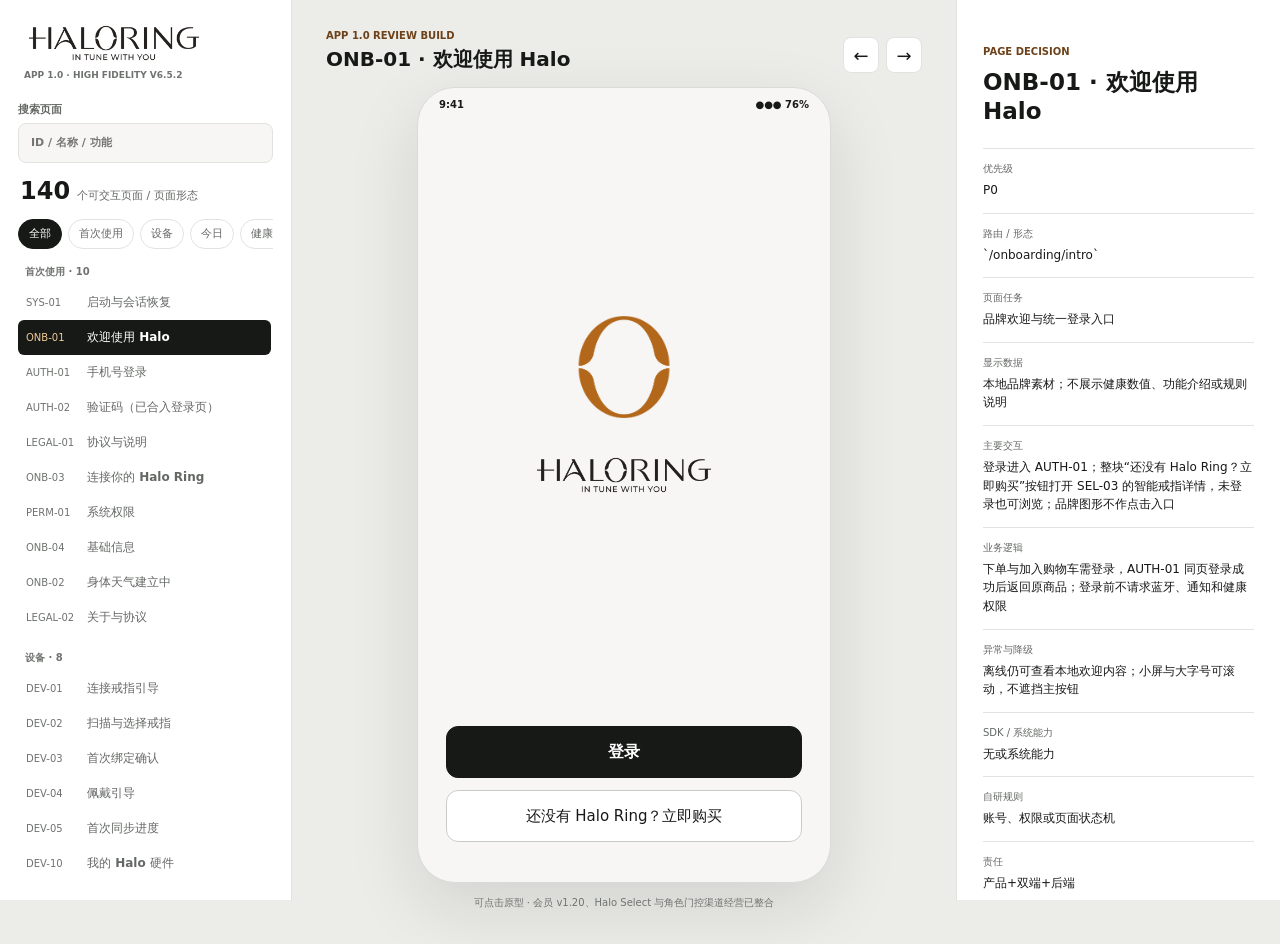
==== commit 4aafdf60: "Fix occupied demo ring recovery in DEV-03" ====
--- a/index.html
+++ b/index.html
@@ -1,5 +1,5 @@
-<!doctype html>
-<html lang="zh-CN">
+<!doctype html>
+<html lang="zh-CN">
 <head>
   <link rel="stylesheet" href="coupon-wallet-page.css?v=6.5.1-c02ef3b">
   <meta charset="utf-8">
@@ -28,7 +28,7 @@
   </script>
   <meta name="viewport" content="width=device-width, initial-scale=1">
   <meta name="robots" content="noindex, nofollow">
-  <title>Halo Ring App 1.0 High Fidelity v6.5.1 · 本地修复版</title>
+  <title>Halo Ring App 1.0 High Fidelity v6.5.2 · 本地修复版</title>
   <link rel="icon" type="image/png" href="assets/HALORING_super_symbol_copper.png">
   <link rel="stylesheet" href="styles.css?v=6.5.1-c02ef3b">
   <link rel="stylesheet" href="startup-page.css?v=6.5.1-c02ef3b">
@@ -141,54 +141,54 @@
   <link rel="stylesheet" href="studio-code.css?v=6.5.1-c02ef3b">
   <link rel="stylesheet" href="studio-confirm.css?v=6.5.1-c02ef3b">
 </head>
-<body>
-  <main class="workspace">
-    <aside class="rail" aria-label="页面导航">
-      <div class="brand-lockup">
+<body>
+  <main class="workspace">
+    <aside class="rail" aria-label="页面导航">
+      <div class="brand-lockup">
         <img class="brand-wordmark" src="assets/HALORING_wordmark_with_slogan_ink.png" alt="HALORING · IN TUNE WITH YOU">
-        <small>APP 1.0 · HIGH FIDELITY V6.5.1</small>
-      </div>
-      <label class="search-field">
-        <span>搜索页面</span>
-        <input id="search" type="search" placeholder="ID / 名称 / 功能">
-      </label>
+        <small>APP 1.0 · HIGH FIDELITY V6.5.2</small>
+      </div>
+      <label class="search-field">
+        <span>搜索页面</span>
+        <input id="search" type="search" placeholder="ID / 名称 / 功能">
+      </label>
       <div class="scope-summary"><b id="page-count">141</b><span>个可交互页面 / 页面形态</span></div>
-      <nav id="group-nav" class="group-nav" aria-label="模块筛选"></nav>
-      <nav id="page-nav" class="page-nav" aria-label="页面清单"></nav>
-    </aside>
-
-    <section class="stage">
-      <header class="stage-header">
-        <div><span>APP 1.0 REVIEW BUILD</span><strong id="stage-title">TOD-01 · 今日首页</strong></div>
-        <div class="stage-tools">
-          <button id="previous" class="icon-button" type="button" title="上一页" aria-label="上一页">←</button>
-          <button id="next" class="icon-button" type="button" title="下一页" aria-label="下一页">→</button>
-        </div>
-      </header>
-      <div class="device-shell">
-        <div class="device-status"><span>9:41</span><span>●●● 76%</span></div>
-        <section id="screen" class="screen" aria-live="polite"></section>
-        <nav id="tabbar" class="tabbar" aria-label="主导航">
-          <button data-tab="TOD-01"><i>◐</i><span>今日</span></button>
-          <button data-tab="NIG-01"><i>◒</i><span>夜间</span></button>
+      <nav id="group-nav" class="group-nav" aria-label="模块筛选"></nav>
+      <nav id="page-nav" class="page-nav" aria-label="页面清单"></nav>
+    </aside>
+
+    <section class="stage">
+      <header class="stage-header">
+        <div><span>APP 1.0 REVIEW BUILD</span><strong id="stage-title">TOD-01 · 今日首页</strong></div>
+        <div class="stage-tools">
+          <button id="previous" class="icon-button" type="button" title="上一页" aria-label="上一页">←</button>
+          <button id="next" class="icon-button" type="button" title="下一页" aria-label="下一页">→</button>
+        </div>
+      </header>
+      <div class="device-shell">
+        <div class="device-status"><span>9:41</span><span>●●● 76%</span></div>
+        <section id="screen" class="screen" aria-live="polite"></section>
+        <nav id="tabbar" class="tabbar" aria-label="主导航">
+          <button data-tab="TOD-01"><i>◐</i><span>今日</span></button>
+          <button data-tab="NIG-01"><i>◒</i><span>夜间</span></button>
           <button data-tab="HAL-01" class="halo-tab"><i><img src="assets/HALORING_super_symbol_copper.png" alt=""></i><span>Halo</span></button>
-          <button data-tab="RHY-01"><i>◔</i><span>节律</span></button>
-          <button data-tab="MY-01"><i>◇</i><span>我的</span></button>
-        </nav>
-      </div>
-      <p class="prototype-note">可点击原型 · 会员 v1.20、Halo Select 与角色门控渠道经营已整合</p>
-    </section>
-
-    <aside class="inspector" aria-label="开发审阅信息">
-      <p class="section-kicker">PAGE DECISION</p>
-      <h2 id="inspect-title">今日首页</h2>
-      <dl id="inspect-data"></dl>
-      <div id="review-controls"></div>
-      <div class="legend"><span></span> 当前 App 1.0 冻结范围</div>
-    </aside>
-  </main>
-  <div id="toast" class="toast" role="status" aria-live="polite"></div>
-  <div id="modal-root"></div>
+          <button data-tab="RHY-01"><i>◔</i><span>节律</span></button>
+          <button data-tab="MY-01"><i>◇</i><span>我的</span></button>
+        </nav>
+      </div>
+      <p class="prototype-note">可点击原型 · 会员 v1.20、Halo Select 与角色门控渠道经营已整合</p>
+    </section>
+
+    <aside class="inspector" aria-label="开发审阅信息">
+      <p class="section-kicker">PAGE DECISION</p>
+      <h2 id="inspect-title">今日首页</h2>
+      <dl id="inspect-data"></dl>
+      <div id="review-controls"></div>
+      <div class="legend"><span></span> 当前 App 1.0 冻结范围</div>
+    </aside>
+  </main>
+  <div id="toast" class="toast" role="status" aria-live="polite"></div>
+  <div id="modal-root"></div>
 <script src="pages-data.js?v=6.5.1-c02ef3b"></script>
   <script src="select-gallery.js?v=6.5.1-c02ef3b"></script>
   <script src="select-address-parser.js?v=6.5.1-c02ef3b"></script>
@@ -236,8 +236,8 @@
   <script src="startup-page.js?v=6.5.1-c02ef3b"></script>
   <script src="basic-profile-page.js?v=6.5.1-c02ef3b"></script>
   <script src="body-weather-intro.js?v=6.5.1-c02ef3b"></script>
-  <script src="device-scan-page.js?v=6.5.1-c02ef3b"></script>
-  <script src="device-bind-page.js?v=6.5.1-c02ef3b"></script>
+  <script src="device-scan-page.js?v=6.5.2-dev03"></script>
+  <script src="device-bind-page.js?v=6.5.2-dev03"></script>
   <script src="device-home-page.js?v=6.5.1-c02ef3b"></script>
   <script src="device-info-page.js?v=6.5.1-c02ef3b"></script>
   <script src="device-maintenance-page.js?v=6.5.1-c02ef3b"></script>
@@ -312,5 +312,5 @@
   <script src="halo-privacy-page.js?v=6.5.1-c02ef3b"></script>
   <script src="halo-settings-page.js?v=6.5.1-c02ef3b"></script>
 <script src="app.js?v=6.5.1-c02ef3b"></script>
-</body>
-</html>
+</body>
+</html>
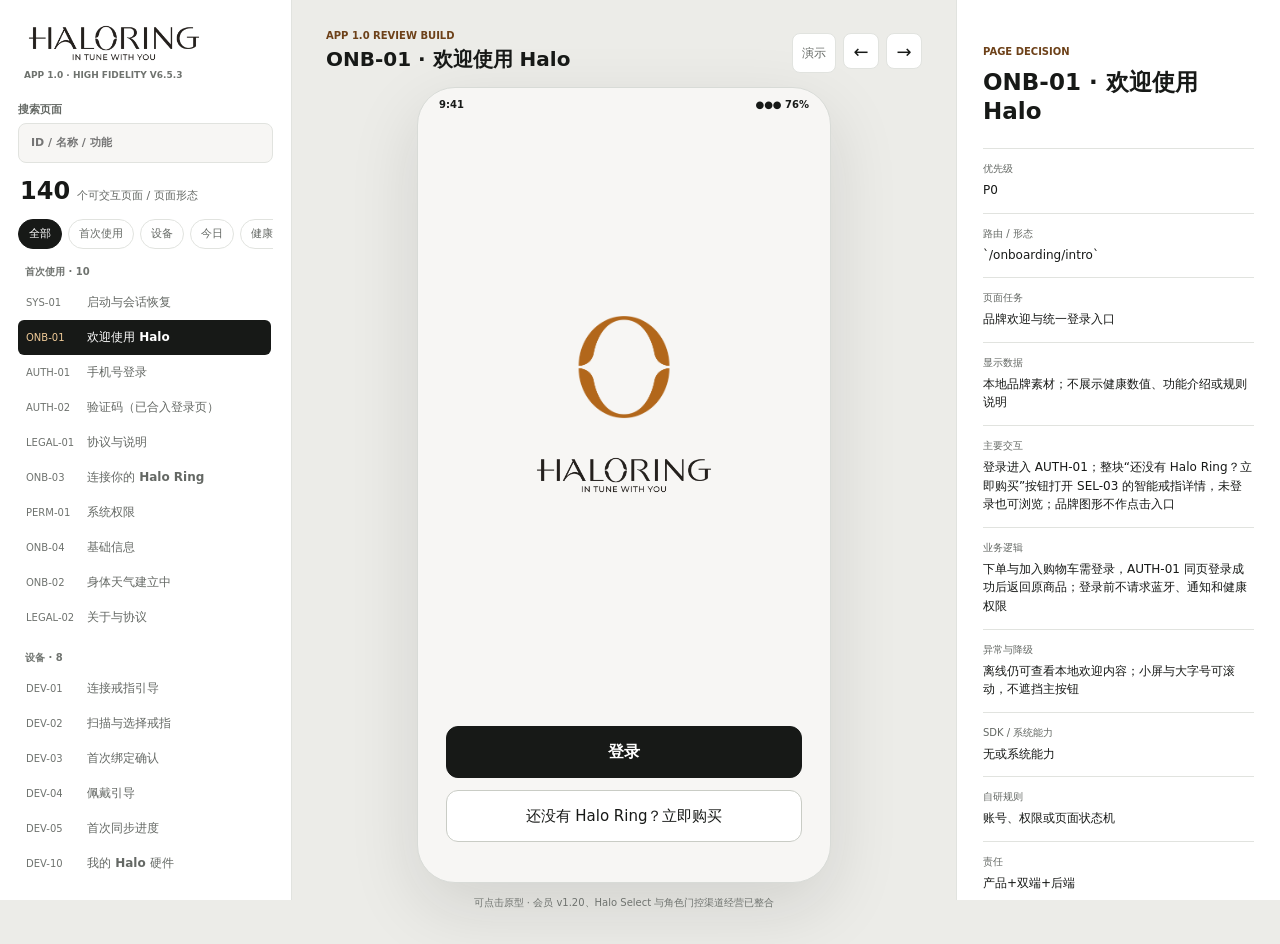
==== commit 3fe9da4e: "Make shared prototype demos independent and restartable" ====
--- a/index.html
+++ b/index.html
@@ -1,6 +1,16 @@
 <!doctype html>
 <html lang="zh-CN">
 <head>
+  <script src="demo-session.js?v=6.5.3-demo"></script>
+  <script>
+    // Fail closed before any business module if the isolated demo bootstrap did not load.
+    if (new URLSearchParams(location.search).has("demo") && !window.HaloDemoSessionReady) {
+      for (const name of ["localStorage", "sessionStorage"]) Object.defineProperty(window, name, {
+        configurable: true, get() { throw new Error("独立演示尚未加载，请重新加载页面。"); }
+      });
+    }
+  </script>
+  <link rel="stylesheet" href="demo-session.css?v=6.5.3-demo">
   <link rel="stylesheet" href="coupon-wallet-page.css?v=6.5.1-c02ef3b">
   <meta charset="utf-8">
   <script>
@@ -28,7 +38,7 @@
   </script>
   <meta name="viewport" content="width=device-width, initial-scale=1">
   <meta name="robots" content="noindex, nofollow">
-  <title>Halo Ring App 1.0 High Fidelity v6.5.2 · 本地修复版</title>
+  <title>Halo Ring App 1.0 High Fidelity v6.5.3 · 在线原型</title>
   <link rel="icon" type="image/png" href="assets/HALORING_super_symbol_copper.png">
   <link rel="stylesheet" href="styles.css?v=6.5.1-c02ef3b">
   <link rel="stylesheet" href="startup-page.css?v=6.5.1-c02ef3b">
@@ -146,7 +156,7 @@
     <aside class="rail" aria-label="页面导航">
       <div class="brand-lockup">
         <img class="brand-wordmark" src="assets/HALORING_wordmark_with_slogan_ink.png" alt="HALORING · IN TUNE WITH YOU">
-        <small>APP 1.0 · HIGH FIDELITY V6.5.2</small>
+        <small>APP 1.0 · HIGH FIDELITY V6.5.3</small>
       </div>
       <label class="search-field">
         <span>搜索页面</span>
@@ -236,7 +246,7 @@
   <script src="startup-page.js?v=6.5.1-c02ef3b"></script>
   <script src="basic-profile-page.js?v=6.5.1-c02ef3b"></script>
   <script src="body-weather-intro.js?v=6.5.1-c02ef3b"></script>
-  <script src="device-scan-page.js?v=6.5.2-dev03"></script>
+  <script src="device-scan-page.js?v=6.5.3-demo"></script>
   <script src="device-bind-page.js?v=6.5.2-dev03"></script>
   <script src="device-home-page.js?v=6.5.1-c02ef3b"></script>
   <script src="device-info-page.js?v=6.5.1-c02ef3b"></script>
@@ -311,6 +321,6 @@
   <script src="halo-journey-page.js?v=6.5.1-c02ef3b"></script>
   <script src="halo-privacy-page.js?v=6.5.1-c02ef3b"></script>
   <script src="halo-settings-page.js?v=6.5.1-c02ef3b"></script>
-<script src="app.js?v=6.5.1-c02ef3b"></script>
+<script src="app.js?v=6.5.3-demo"></script>
 </body>
 </html>
--- a/demo-session.css
+++ b/demo-session.css
@@ -0,0 +1,10 @@
+/* Outside the phone: these are prototype controls, not proposed App features. */
+#demo-tools { min-height: 40px; min-width: 44px; padding: 6px 9px; background: white; border: 1px solid var(--line); border-radius: 8px; color: var(--muted); font-size: 12px; }
+#demo-dialog { width: min(420px, calc(100vw - 32px)); max-height: calc(100dvh - 40px); overflow: auto; padding: 24px; border: 1px solid var(--line); border-radius: 20px; color: var(--ink); background: var(--paper); box-shadow: var(--shadow); }
+#demo-dialog::backdrop { background: rgb(0 0 0 / .4); }
+#demo-dialog h2 { margin: 0 0 16px; font-size: 22px; }
+#demo-dialog p { margin: 0 0 16px; color: var(--muted); font-size: 14px; line-height: 1.7; }
+#demo-dialog button { display: block; width: 100%; min-height: 44px; margin-top: 10px; border: 1px solid var(--line); border-radius: 10px; background: var(--paper); color: var(--ink); font-size: 14px; }
+#demo-dialog #demo-new { background: var(--ink); color: white; }
+#demo-dialog [hidden] { display: none; }
+@media (max-width: 760px) { .stage-header > div:first-child { min-width: 0; } .stage-header strong { overflow: hidden; text-overflow: ellipsis; white-space: nowrap; } .stage-tools { flex-shrink: 0; } }
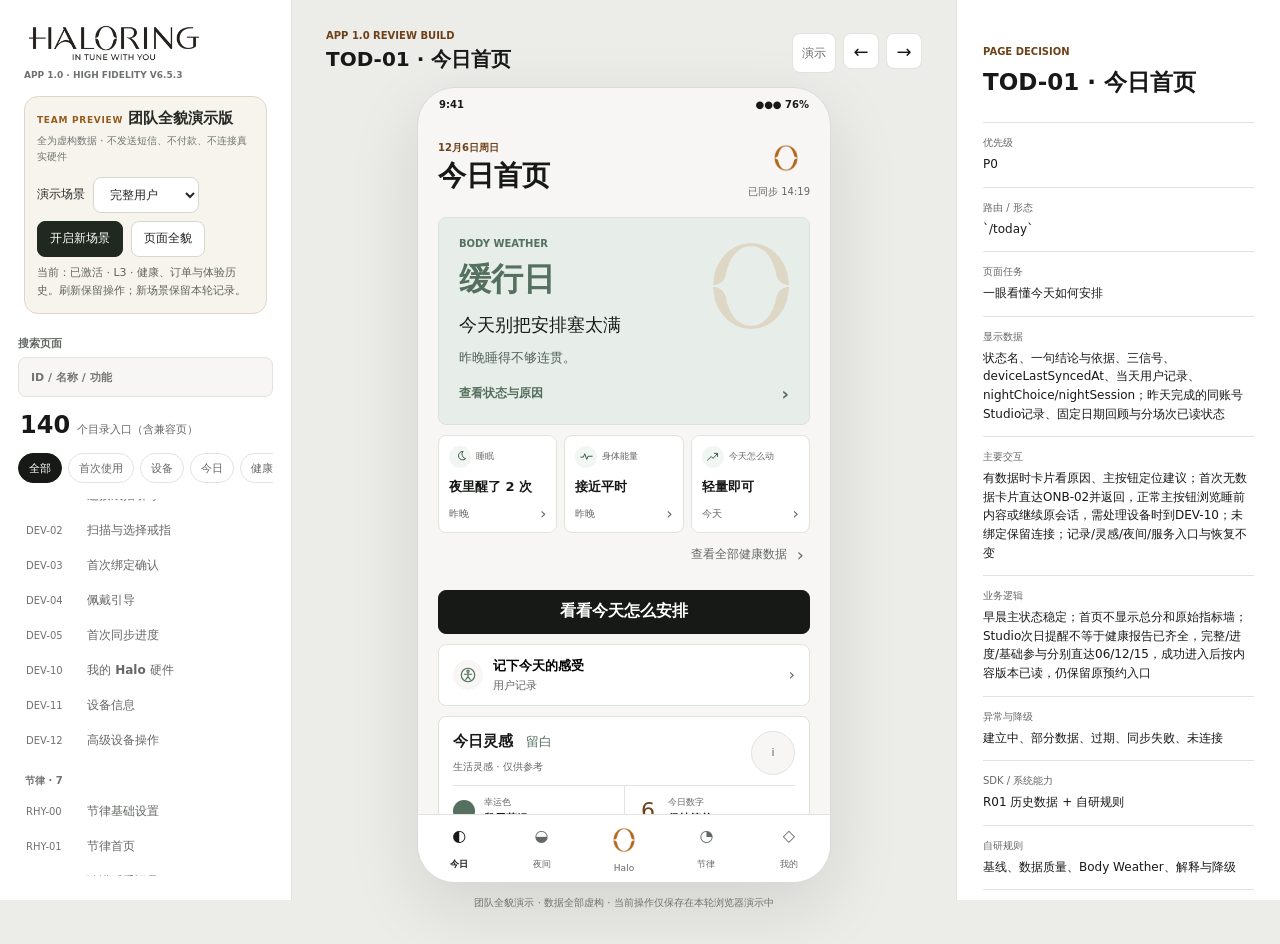
==== commit 8e36ec55: "feat: publish isolated full-data team prototype demo" ====
--- a/index.html
+++ b/index.html
@@ -1,7 +1,11 @@
-<!doctype html>
-<html lang="zh-CN">
+<!doctype html>
+<html lang="zh-CN">
 <head>
-  <script src="demo-session.js?v=6.5.3-demo"></script>
+  <script src="team-entry.js?v=6.5.3-team.1"></script>
+  <script src="demo-session.js?v=6.5.3-team.1"></script>
+  <script src="team-fixtures.js?v=6.5.3-team.1"></script>
+  <script src="team-report-preview.js?v=6.5.3-team.1"></script>
+  <link rel="stylesheet" href="team-demo.css?v=6.5.3-team.1">
   <script>
     // Fail closed before any business module if the isolated demo bootstrap did not load.
     if (new URLSearchParams(location.search).has("demo") && !window.HaloDemoSessionReady) {
@@ -10,8 +14,8 @@
       });
     }
   </script>
-  <link rel="stylesheet" href="demo-session.css?v=6.5.3-demo">
-  <link rel="stylesheet" href="coupon-wallet-page.css?v=6.5.1-c02ef3b">
+  <link rel="stylesheet" href="demo-session.css?v=6.5.3-team.1">
+  <link rel="stylesheet" href="coupon-wallet-page.css?v=6.5.3-team.1">
   <meta charset="utf-8">
   <script>
     // A missing/older module must not leave the local review screen blank.
@@ -38,289 +42,289 @@
   </script>
   <meta name="viewport" content="width=device-width, initial-scale=1">
   <meta name="robots" content="noindex, nofollow">
-  <title>Halo Ring App 1.0 High Fidelity v6.5.3 · 在线原型</title>
+  <title>HALORING · 团队全貌演示版 · 模拟数据</title>
   <link rel="icon" type="image/png" href="assets/HALORING_super_symbol_copper.png">
-  <link rel="stylesheet" href="styles.css?v=6.5.1-c02ef3b">
-  <link rel="stylesheet" href="startup-page.css?v=6.5.1-c02ef3b">
-  <link rel="stylesheet" href="member-center-page.css?v=6.5.1-c02ef3b">
-  <script src="points-redemption-data.js?v=6.5.1-c02ef3b"></script>
-  <link rel="stylesheet" href="points-home-page.css?v=6.5.1-c02ef3b">
-  <script src="points-home-page.js?v=6.5.1-c02ef3b"></script>
-  <link rel="stylesheet" href="points-ledger-page.css?v=6.5.1-c02ef3b">
-  <script src="points-ledger-page.js?v=6.5.1-c02ef3b"></script>
-  <link rel="stylesheet" href="points-catalog-page.css?v=6.5.1-c02ef3b">
-  <script src="points-catalog-page.js?v=6.5.1-c02ef3b"></script>
-  <link rel="stylesheet" href="points-redemption-page.css?v=6.5.1-c02ef3b">
-  <script src="points-redemption-page.js?v=6.5.1-c02ef3b"></script>
-  <link rel="stylesheet" href="member-levels-page.css?v=6.5.1-c02ef3b">
-  <link rel="stylesheet" href="member-upgrade-page.css?v=6.5.1-c02ef3b">
-  <link rel="stylesheet" href="member-tasks-page.css?v=6.5.1-c02ef3b">
-  <link rel="stylesheet" href="member-task-detail-page.css?v=6.5.1-c02ef3b">
-  <link rel="stylesheet" href="referral-page.css?v=6.5.1-c02ef3b">
-  <link rel="stylesheet" href="member-badges-page.css?v=6.5.1-c02ef3b">
-  <link rel="stylesheet" href="member-benefits-page.css?v=6.5.1-c02ef3b">
-  <link rel="stylesheet" href="select-detail.css?v=6.5.1-c02ef3b">
-  <link rel="stylesheet" href="select-cart.css?v=6.5.1-c02ef3b">
-  <link rel="stylesheet" href="select-checkout.css?v=6.5.1-c02ef3b">
-  <link rel="stylesheet" href="select-address.css?v=6.5.1-c02ef3b">
-  <link rel="stylesheet" href="select-payment.css?v=6.5.1-c02ef3b">
-  <link rel="stylesheet" href="select-orders.css?v=6.5.1-c02ef3b">
-  <link rel="stylesheet" href="select-order-detail.css?v=6.5.1-c02ef3b">
-  <link rel="stylesheet" href="select-aftersale.css?v=6.5.1-c02ef3b">
-  <link rel="stylesheet" href="select-aftersale-progress.css?v=6.5.1-c02ef3b">
-  <link rel="stylesheet" href="select-coupon.css?v=6.5.1-c02ef3b">
-  <link rel="stylesheet" href="channel-application.css?v=6.5.1-c02ef3b">
-  <link rel="stylesheet" href="channel-application-detail.css?v=6.5.1-c02ef3b">
-  <link rel="stylesheet" href="channel-training.css?v=6.5.1-c02ef3b">
-  <link rel="stylesheet" href="channel-application-progress.css?v=6.5.1-c02ef3b">
-  <link rel="stylesheet" href="channel-supplement.css?v=6.5.1-c02ef3b">
-  <link rel="stylesheet" href="channel-rejection.css?v=6.5.1-c02ef3b">
-  <link rel="stylesheet" href="channel-withdrawal.css?v=6.5.1-c02ef3b">
-  <link rel="stylesheet" href="channel-approval.css?v=6.5.1-c02ef3b">
-  <link rel="stylesheet" href="channel-activation.css?v=6.5.1-c02ef3b">
-  <link rel="stylesheet" href="channel-home.css?v=6.5.1-c02ef3b">
-  <link rel="stylesheet" href="channel-orders.css?v=6.5.1-c02ef3b">
-  <link rel="stylesheet" href="channel-earning.css?v=6.5.1-c02ef3b">
-  <link rel="stylesheet" href="channel-ledger.css?v=6.5.1-c02ef3b">
-  <link rel="stylesheet" href="channel-payout.css?v=6.5.1-c02ef3b">
-  <link rel="stylesheet" href="channel-content.css?v=6.5.1-c02ef3b">
-  <link rel="stylesheet" href="channel-policy.css?v=6.5.1-c02ef3b">
-  <link rel="stylesheet" href="channel-tools.css?v=6.5.1-c02ef3b">
-  <link rel="stylesheet" href="device-home-page.css?v=6.5.1-c02ef3b">
-  <link rel="stylesheet" href="device-initial-sync-page.css?v=6.5.1-c02ef3b">
-  <link rel="stylesheet" href="basic-profile-page.css?v=6.5.1-c02ef3b">
-  <link rel="stylesheet" href="body-weather-intro.css?v=6.5.1-c02ef3b">
-  <link rel="stylesheet" href="device-info-page.css?v=6.5.1-c02ef3b">
-  <link rel="stylesheet" href="device-maintenance-page.css?v=6.5.1-c02ef3b">
-  <link rel="stylesheet" href="data-privacy-page.css?v=6.5.1-c02ef3b">
-  <link rel="stylesheet" href="notification-settings-page.css?v=6.5.1-c02ef3b">
-  <link rel="stylesheet" href="system-health-source.css?v=6.5.1-c02ef3b">
-  <link rel="stylesheet" href="general-settings-page.css?v=6.5.1-c02ef3b">
-  <link rel="stylesheet" href="help-center-page.css?v=6.5.1-c02ef3b">
-  <link rel="stylesheet" href="feedback-page.css?v=6.5.1-c02ef3b">
-  <link rel="stylesheet" href="support-contact-page.css?v=6.5.1-c02ef3b">
-  <link rel="stylesheet" href="about-legal-page.css?v=6.5.1-c02ef3b">
-  <link rel="stylesheet" href="account-security-page.css?v=6.5.1-c02ef3b">
-  <link rel="stylesheet" href="account-deletion-page.css?v=6.5.1-c02ef3b">
-  <link rel="stylesheet" href="halo-history-page.css?v=6.5.1-c02ef3b">
-  <link rel="stylesheet" href="halo-memory-page.css?v=6.5.1-c02ef3b">
-  <link rel="stylesheet" href="halo-proactive-page.css?v=6.5.1-c02ef3b">
-  <link rel="stylesheet" href="halo-feeling-page.css?v=6.5.1-c02ef3b">
-  <link rel="stylesheet" href="halo-journey-page.css?v=6.5.1-c02ef3b">
-  <link rel="stylesheet" href="halo-privacy-page.css?v=6.5.1-c02ef3b">
-  <link rel="stylesheet" href="halo-settings-page.css?v=6.5.1-c02ef3b">
-  <link rel="stylesheet" href="studio-preparation.css?v=6.5.1-c02ef3b">
-  <link rel="stylesheet" href="night-review-page.css?v=6.5.1-c02ef3b">
-  <link rel="stylesheet" href="night-home-page.css?v=6.5.1-c02ef3b">
-<link rel="stylesheet" href="night-combo-page.css?v=6.5.1-c02ef3b">
-  <link rel="stylesheet" href="night-wake-page.css?v=6.5.1-c02ef3b">
-  <link rel="stylesheet" href="night-sound-page.css?v=6.5.1-c02ef3b">
-  <link rel="stylesheet" href="night-alarm-page.css?v=6.5.1-c02ef3b">
-  <link rel="stylesheet" href="night-morning-page.css?v=6.5.1-c02ef3b">
-  <link rel="stylesheet" href="night-history-page.css?v=6.5.1-c02ef3b">
-  <link rel="stylesheet" href="night-support-page.css?v=6.5.1-c02ef3b">
-  <link rel="stylesheet" href="night-fade-page.css?v=6.5.1-c02ef3b">
-  <link rel="stylesheet" href="health-reports-page.css?v=6.5.1-c02ef3b">
-  <link rel="stylesheet" href="state-share-page.css?v=6.5.1-c02ef3b">
-  <link rel="stylesheet" href="data-quality-page.css?v=6.5.1-c02ef3b">
-  <link rel="stylesheet" href="rhythm-home-page.css?v=6.5.1-c02ef3b">
-  <link rel="stylesheet" href="rhythm-guide-page.css?v=6.5.1-c02ef3b">
-  <link rel="stylesheet" href="rhythm-editor-page.css?v=6.5.1-c02ef3b">
-  <link rel="stylesheet" href="rhythm-settings-page.css?v=6.5.1-c02ef3b">
-  <link rel="stylesheet" href="rhythm-setup-page.css?v=6.5.1-c02ef3b">
-  <link rel="stylesheet" href="rhythm-management-page.css?v=6.5.1-c02ef3b">
-  <link rel="stylesheet" href="rhythm-halo-page.css?v=6.5.1-c02ef3b">
-  <link rel="stylesheet" href="rhythm-cycle-page.css?v=6.5.1-c02ef3b">
-  <link rel="stylesheet" href="respiration-trend.css?v=6.5.1-c02ef3b">
-  <link rel="stylesheet" href="oxygen-trend.css?v=6.5.1-c02ef3b">
-  <link rel="stylesheet" href="temperature-trend.css?v=6.5.1-c02ef3b">
-  <link rel="stylesheet" href="measurement-center.css?v=6.5.1-c02ef3b">
-  <link rel="stylesheet" href="oxygen-day.css?v=6.5.1-c02ef3b">
-  <link rel="stylesheet" href="oxygen-measurement.css?v=6.5.1-c02ef3b">
-  <link rel="stylesheet" href="studio-feeling.css?v=6.5.1-c02ef3b">
-  <link rel="stylesheet" href="studio-preflight.css?v=6.5.1-c02ef3b">
-  <link rel="stylesheet" href="studio-session.css?v=6.5.1-c02ef3b">
-  <link rel="stylesheet" href="studio-report.css?v=6.5.1-c02ef3b">
-  <link rel="stylesheet" href="studio-post-report.css?v=6.5.1-c02ef3b">
-  <link rel="stylesheet" href="studio-next-day.css?v=6.5.1-c02ef3b">
-  <link rel="stylesheet" href="studio-today-reminder.css?v=6.5.1-c02ef3b">
-  <link rel="stylesheet" href="studio-benefit.css?v=6.5.1-c02ef3b">
-  <link rel="stylesheet" href="studio-contact.css?v=6.5.1-c02ef3b">
-  <link rel="stylesheet" href="studio-history.css?v=6.5.1-c02ef3b">
-  <link rel="stylesheet" href="studio-record.css?v=6.5.1-c02ef3b">
-  <link rel="stylesheet" href="studio-code.css?v=6.5.1-c02ef3b">
-  <link rel="stylesheet" href="studio-confirm.css?v=6.5.1-c02ef3b">
+  <link rel="stylesheet" href="styles.css?v=6.5.3-team.1">
+  <link rel="stylesheet" href="startup-page.css?v=6.5.3-team.1">
+  <link rel="stylesheet" href="member-center-page.css?v=6.5.3-team.1">
+  <script src="points-redemption-data.js?v=6.5.3-team.1"></script>
+  <link rel="stylesheet" href="points-home-page.css?v=6.5.3-team.1">
+  <script src="points-home-page.js?v=6.5.3-team.1"></script>
+  <link rel="stylesheet" href="points-ledger-page.css?v=6.5.3-team.1">
+  <script src="points-ledger-page.js?v=6.5.3-team.1"></script>
+  <link rel="stylesheet" href="points-catalog-page.css?v=6.5.3-team.1">
+  <script src="points-catalog-page.js?v=6.5.3-team.1"></script>
+  <link rel="stylesheet" href="points-redemption-page.css?v=6.5.3-team.1">
+  <script src="points-redemption-page.js?v=6.5.3-team.1"></script>
+  <link rel="stylesheet" href="member-levels-page.css?v=6.5.3-team.1">
+  <link rel="stylesheet" href="member-upgrade-page.css?v=6.5.3-team.1">
+  <link rel="stylesheet" href="member-tasks-page.css?v=6.5.3-team.1">
+  <link rel="stylesheet" href="member-task-detail-page.css?v=6.5.3-team.1">
+  <link rel="stylesheet" href="referral-page.css?v=6.5.3-team.1">
+  <link rel="stylesheet" href="member-badges-page.css?v=6.5.3-team.1">
+  <link rel="stylesheet" href="member-benefits-page.css?v=6.5.3-team.1">
+  <link rel="stylesheet" href="select-detail.css?v=6.5.3-team.1">
+  <link rel="stylesheet" href="select-cart.css?v=6.5.3-team.1">
+  <link rel="stylesheet" href="select-checkout.css?v=6.5.3-team.1">
+  <link rel="stylesheet" href="select-address.css?v=6.5.3-team.1">
+  <link rel="stylesheet" href="select-payment.css?v=6.5.3-team.1">
+  <link rel="stylesheet" href="select-orders.css?v=6.5.3-team.1">
+  <link rel="stylesheet" href="select-order-detail.css?v=6.5.3-team.1">
+  <link rel="stylesheet" href="select-aftersale.css?v=6.5.3-team.1">
+  <link rel="stylesheet" href="select-aftersale-progress.css?v=6.5.3-team.1">
+  <link rel="stylesheet" href="select-coupon.css?v=6.5.3-team.1">
+  <link rel="stylesheet" href="channel-application.css?v=6.5.3-team.1">
+  <link rel="stylesheet" href="channel-application-detail.css?v=6.5.3-team.1">
+  <link rel="stylesheet" href="channel-training.css?v=6.5.3-team.1">
+  <link rel="stylesheet" href="channel-application-progress.css?v=6.5.3-team.1">
+  <link rel="stylesheet" href="channel-supplement.css?v=6.5.3-team.1">
+  <link rel="stylesheet" href="channel-rejection.css?v=6.5.3-team.1">
+  <link rel="stylesheet" href="channel-withdrawal.css?v=6.5.3-team.1">
+  <link rel="stylesheet" href="channel-approval.css?v=6.5.3-team.1">
+  <link rel="stylesheet" href="channel-activation.css?v=6.5.3-team.1">
+  <link rel="stylesheet" href="channel-home.css?v=6.5.3-team.1">
+  <link rel="stylesheet" href="channel-orders.css?v=6.5.3-team.1">
+  <link rel="stylesheet" href="channel-earning.css?v=6.5.3-team.1">
+  <link rel="stylesheet" href="channel-ledger.css?v=6.5.3-team.1">
+  <link rel="stylesheet" href="channel-payout.css?v=6.5.3-team.1">
+  <link rel="stylesheet" href="channel-content.css?v=6.5.3-team.1">
+  <link rel="stylesheet" href="channel-policy.css?v=6.5.3-team.1">
+  <link rel="stylesheet" href="channel-tools.css?v=6.5.3-team.1">
+  <link rel="stylesheet" href="device-home-page.css?v=6.5.3-team.1">
+  <link rel="stylesheet" href="device-initial-sync-page.css?v=6.5.3-team.1">
+  <link rel="stylesheet" href="basic-profile-page.css?v=6.5.3-team.1">
+  <link rel="stylesheet" href="body-weather-intro.css?v=6.5.3-team.1">
+  <link rel="stylesheet" href="device-info-page.css?v=6.5.3-team.1">
+  <link rel="stylesheet" href="device-maintenance-page.css?v=6.5.3-team.1">
+  <link rel="stylesheet" href="data-privacy-page.css?v=6.5.3-team.1">
+  <link rel="stylesheet" href="notification-settings-page.css?v=6.5.3-team.1">
+  <link rel="stylesheet" href="system-health-source.css?v=6.5.3-team.1">
+  <link rel="stylesheet" href="general-settings-page.css?v=6.5.3-team.1">
+  <link rel="stylesheet" href="help-center-page.css?v=6.5.3-team.1">
+  <link rel="stylesheet" href="feedback-page.css?v=6.5.3-team.1">
+  <link rel="stylesheet" href="support-contact-page.css?v=6.5.3-team.1">
+  <link rel="stylesheet" href="about-legal-page.css?v=6.5.3-team.1">
+  <link rel="stylesheet" href="account-security-page.css?v=6.5.3-team.1">
+  <link rel="stylesheet" href="account-deletion-page.css?v=6.5.3-team.1">
+  <link rel="stylesheet" href="halo-history-page.css?v=6.5.3-team.1">
+  <link rel="stylesheet" href="halo-memory-page.css?v=6.5.3-team.1">
+  <link rel="stylesheet" href="halo-proactive-page.css?v=6.5.3-team.1">
+  <link rel="stylesheet" href="halo-feeling-page.css?v=6.5.3-team.1">
+  <link rel="stylesheet" href="halo-journey-page.css?v=6.5.3-team.1">
+  <link rel="stylesheet" href="halo-privacy-page.css?v=6.5.3-team.1">
+  <link rel="stylesheet" href="halo-settings-page.css?v=6.5.3-team.1">
+  <link rel="stylesheet" href="studio-preparation.css?v=6.5.3-team.1">
+  <link rel="stylesheet" href="night-review-page.css?v=6.5.3-team.1">
+  <link rel="stylesheet" href="night-home-page.css?v=6.5.3-team.1">
+<link rel="stylesheet" href="night-combo-page.css?v=6.5.3-team.1">
+  <link rel="stylesheet" href="night-wake-page.css?v=6.5.3-team.1">
+  <link rel="stylesheet" href="night-sound-page.css?v=6.5.3-team.1">
+  <link rel="stylesheet" href="night-alarm-page.css?v=6.5.3-team.1">
+  <link rel="stylesheet" href="night-morning-page.css?v=6.5.3-team.1">
+  <link rel="stylesheet" href="night-history-page.css?v=6.5.3-team.1">
+  <link rel="stylesheet" href="night-support-page.css?v=6.5.3-team.1">
+  <link rel="stylesheet" href="night-fade-page.css?v=6.5.3-team.1">
+  <link rel="stylesheet" href="health-reports-page.css?v=6.5.3-team.1">
+  <link rel="stylesheet" href="state-share-page.css?v=6.5.3-team.1">
+  <link rel="stylesheet" href="data-quality-page.css?v=6.5.3-team.1">
+  <link rel="stylesheet" href="rhythm-home-page.css?v=6.5.3-team.1">
+  <link rel="stylesheet" href="rhythm-guide-page.css?v=6.5.3-team.1">
+  <link rel="stylesheet" href="rhythm-editor-page.css?v=6.5.3-team.1">
+  <link rel="stylesheet" href="rhythm-settings-page.css?v=6.5.3-team.1">
+  <link rel="stylesheet" href="rhythm-setup-page.css?v=6.5.3-team.1">
+  <link rel="stylesheet" href="rhythm-management-page.css?v=6.5.3-team.1">
+  <link rel="stylesheet" href="rhythm-halo-page.css?v=6.5.3-team.1">
+  <link rel="stylesheet" href="rhythm-cycle-page.css?v=6.5.3-team.1">
+  <link rel="stylesheet" href="respiration-trend.css?v=6.5.3-team.1">
+  <link rel="stylesheet" href="oxygen-trend.css?v=6.5.3-team.1">
+  <link rel="stylesheet" href="temperature-trend.css?v=6.5.3-team.1">
+  <link rel="stylesheet" href="measurement-center.css?v=6.5.3-team.1">
+  <link rel="stylesheet" href="oxygen-day.css?v=6.5.3-team.1">
+  <link rel="stylesheet" href="oxygen-measurement.css?v=6.5.3-team.1">
+  <link rel="stylesheet" href="studio-feeling.css?v=6.5.3-team.1">
+  <link rel="stylesheet" href="studio-preflight.css?v=6.5.3-team.1">
+  <link rel="stylesheet" href="studio-session.css?v=6.5.3-team.1">
+  <link rel="stylesheet" href="studio-report.css?v=6.5.3-team.1">
+  <link rel="stylesheet" href="studio-post-report.css?v=6.5.3-team.1">
+  <link rel="stylesheet" href="studio-next-day.css?v=6.5.3-team.1">
+  <link rel="stylesheet" href="studio-today-reminder.css?v=6.5.3-team.1">
+  <link rel="stylesheet" href="studio-benefit.css?v=6.5.3-team.1">
+  <link rel="stylesheet" href="studio-contact.css?v=6.5.3-team.1">
+  <link rel="stylesheet" href="studio-history.css?v=6.5.3-team.1">
+  <link rel="stylesheet" href="studio-record.css?v=6.5.3-team.1">
+  <link rel="stylesheet" href="studio-code.css?v=6.5.3-team.1">
+  <link rel="stylesheet" href="studio-confirm.css?v=6.5.3-team.1">
 </head>
-<body>
-  <main class="workspace">
-    <aside class="rail" aria-label="页面导航">
-      <div class="brand-lockup">
+<body>
+  <main class="workspace">
+    <aside class="rail" aria-label="页面导航">
+      <div class="brand-lockup">
         <img class="brand-wordmark" src="assets/HALORING_wordmark_with_slogan_ink.png" alt="HALORING · IN TUNE WITH YOU">
         <small>APP 1.0 · HIGH FIDELITY V6.5.3</small>
-      </div>
-      <label class="search-field">
-        <span>搜索页面</span>
-        <input id="search" type="search" placeholder="ID / 名称 / 功能">
-      </label>
-      <div class="scope-summary"><b id="page-count">141</b><span>个可交互页面 / 页面形态</span></div>
-      <nav id="group-nav" class="group-nav" aria-label="模块筛选"></nav>
-      <nav id="page-nav" class="page-nav" aria-label="页面清单"></nav>
-    </aside>
-
-    <section class="stage">
-      <header class="stage-header">
-        <div><span>APP 1.0 REVIEW BUILD</span><strong id="stage-title">TOD-01 · 今日首页</strong></div>
-        <div class="stage-tools">
-          <button id="previous" class="icon-button" type="button" title="上一页" aria-label="上一页">←</button>
-          <button id="next" class="icon-button" type="button" title="下一页" aria-label="下一页">→</button>
-        </div>
-      </header>
-      <div class="device-shell">
-        <div class="device-status"><span>9:41</span><span>●●● 76%</span></div>
-        <section id="screen" class="screen" aria-live="polite"></section>
-        <nav id="tabbar" class="tabbar" aria-label="主导航">
-          <button data-tab="TOD-01"><i>◐</i><span>今日</span></button>
-          <button data-tab="NIG-01"><i>◒</i><span>夜间</span></button>
+      </div>
+      <label class="search-field">
+        <span>搜索页面</span>
+        <input id="search" type="search" placeholder="ID / 名称 / 功能">
+      </label>
+      <div class="scope-summary"><b id="page-count">140</b><span>个目录入口（含兼容页）</span></div>
+      <nav id="group-nav" class="group-nav" aria-label="模块筛选"></nav>
+      <nav id="page-nav" class="page-nav" aria-label="页面清单"></nav>
+    </aside>
+
+    <section class="stage">
+      <header class="stage-header">
+        <div><span>APP 1.0 REVIEW BUILD</span><strong id="stage-title">TOD-01 · 今日首页</strong></div>
+        <div class="stage-tools">
+          <button id="previous" class="icon-button" type="button" title="上一页" aria-label="上一页">←</button>
+          <button id="next" class="icon-button" type="button" title="下一页" aria-label="下一页">→</button>
+        </div>
+      </header>
+      <div class="device-shell">
+        <div class="device-status"><span>9:41</span><span>●●● 76%</span></div>
+        <section id="screen" class="screen" aria-live="polite"></section>
+        <nav id="tabbar" class="tabbar" aria-label="主导航">
+          <button data-tab="TOD-01"><i>◐</i><span>今日</span></button>
+          <button data-tab="NIG-01"><i>◒</i><span>夜间</span></button>
           <button data-tab="HAL-01" class="halo-tab"><i><img src="assets/HALORING_super_symbol_copper.png" alt=""></i><span>Halo</span></button>
-          <button data-tab="RHY-01"><i>◔</i><span>节律</span></button>
-          <button data-tab="MY-01"><i>◇</i><span>我的</span></button>
-        </nav>
-      </div>
-      <p class="prototype-note">可点击原型 · 会员 v1.20、Halo Select 与角色门控渠道经营已整合</p>
-    </section>
-
-    <aside class="inspector" aria-label="开发审阅信息">
-      <p class="section-kicker">PAGE DECISION</p>
-      <h2 id="inspect-title">今日首页</h2>
-      <dl id="inspect-data"></dl>
-      <div id="review-controls"></div>
-      <div class="legend"><span></span> 当前 App 1.0 冻结范围</div>
-    </aside>
-  </main>
-  <div id="toast" class="toast" role="status" aria-live="polite"></div>
-  <div id="modal-root"></div>
-<script src="pages-data.js?v=6.5.1-c02ef3b"></script>
-  <script src="select-gallery.js?v=6.5.1-c02ef3b"></script>
-  <script src="select-address-parser.js?v=6.5.1-c02ef3b"></script>
-  <script src="select-address-view.js?v=6.5.1-c02ef3b"></script>
-  <script src="select-address-controller.js?v=6.5.1-c02ef3b"></script>
-  <script src="select-payment-view.js?v=6.5.1-c02ef3b"></script>
-  <script src="select-orders-view.js?v=6.5.1-c02ef3b"></script>
-  <script src="select-orders-page.js?v=6.5.1-c02ef3b"></script>
-  <script src="select-order-detail-view.js?v=6.5.1-c02ef3b"></script>
-  <script src="select-order-detail-page.js?v=6.5.1-c02ef3b"></script>
-  <script src="select-aftersale-page.js?v=6.5.1-c02ef3b"></script>
-  <script src="select-aftersale-progress.js?v=6.5.1-c02ef3b"></script>
-  <script src="select-checkout-view.js?v=6.5.1-c02ef3b"></script>
-  <script src="select-coupon-view.js?v=6.5.1-c02ef3b"></script>
-  <script src="channel-account-store.js?v=6.5.1-c02ef3b"></script>
-  <script src="commercial-account-store.js?v=6.5.1-c02ef3b"></script>
-  <script src="channel-settlement.js?v=6.5.1-c02ef3b"></script>
-  <script src="channel-application-page.js?v=6.5.1-c02ef3b"></script>
-<script src="channel-training.js?v=6.5.1-c02ef3b"></script>
-  <script src="channel-application-progress.js?v=6.5.1-c02ef3b"></script>
-  <script src="channel-supplement-page.js?v=6.5.1-c02ef3b"></script>
-  <script src="channel-rejection-page.js?v=6.5.1-c02ef3b"></script>
-  <script src="channel-withdrawal-page.js?v=6.5.1-c02ef3b"></script>
-  <script src="channel-approval-page.js?v=6.5.1-c02ef3b"></script>
-  <script src="channel-activation-page.js?v=6.5.1-c02ef3b"></script>
-  <script src="channel-payout-page.js?v=6.5.1-c02ef3b"></script>
-  <script src="channel-content-page.js?v=6.5.1-c02ef3b"></script>
-  <script src="channel-policy-page.js?v=6.5.1-c02ef3b"></script>
-  <script src="channel-tools-page.js?v=6.5.1-c02ef3b"></script>
-  <script src="member-data.js?v=6.5.1-c02ef3b"></script>
-  <script src="coupon-wallet-page.js?v=6.5.1-c02ef3b"></script>
-  <script src="member-task-ledger.js?v=6.5.1-c02ef3b"></script>
-  <script src="member-task-recovery.js?v=6.5.1-c02ef3b"></script>
-  <script src="member-center-page.js?v=6.5.1-c02ef3b"></script>
-  <script src="member-levels-page.js?v=6.5.1-c02ef3b"></script>
-  <script src="member-upgrade-page.js?v=6.5.1-c02ef3b"></script>
-  <script src="member-tasks-page.js?v=6.5.1-c02ef3b"></script>
-  <script src="member-task-detail-page.js?v=6.5.1-c02ef3b"></script>
-  <script src="referral-page.js?v=6.5.1-c02ef3b"></script>
-  <script src="member-badges-page.js?v=6.5.1-c02ef3b"></script>
-  <script src="member-benefits-page.js?v=6.5.1-c02ef3b"></script>
-  <script src="studio-benefit-ledger.js?v=6.5.1-c02ef3b"></script>
-<script src="commercial-pages.js?v=6.5.1-c02ef3b"></script>
-  <script src="share-assets.js?v=6.5.1-c02ef3b"></script>
-  <script src="startup-page.js?v=6.5.1-c02ef3b"></script>
-  <script src="basic-profile-page.js?v=6.5.1-c02ef3b"></script>
-  <script src="body-weather-intro.js?v=6.5.1-c02ef3b"></script>
-  <script src="device-scan-page.js?v=6.5.3-demo"></script>
-  <script src="device-bind-page.js?v=6.5.2-dev03"></script>
-  <script src="device-home-page.js?v=6.5.1-c02ef3b"></script>
-  <script src="device-info-page.js?v=6.5.1-c02ef3b"></script>
-  <script src="device-maintenance-page.js?v=6.5.1-c02ef3b"></script>
-  <script src="data-privacy-page.js?v=6.5.1-c02ef3b"></script>
-  <script src="notification-settings-page.js?v=6.5.1-c02ef3b"></script>
-  <script src="system-health-source.js?v=6.5.1-c02ef3b"></script>
-  <script src="device-wear-page.js?v=6.5.1-c02ef3b"></script>
-  <script src="device-initial-sync-page.js?v=6.5.1-c02ef3b"></script>
-  <script src="studio-payment-page.js?v=6.5.1-c02ef3b"></script>
-  <script src="studio-reservation-page.js?v=6.5.1-c02ef3b"></script>
-  <script src="studio-preparation-page.js?v=6.5.1-c02ef3b"></script>
-  <script src="studio-feeling-page.js?v=6.5.1-c02ef3b"></script>
-  <script src="studio-preflight-page.js?v=6.5.1-c02ef3b"></script>
-  <script src="studio-session-page.js?v=6.5.1-c02ef3b"></script>
-  <script src="studio-report-page.js?v=6.5.1-c02ef3b"></script>
-  <script src="studio-post-report-page.js?v=6.5.1-c02ef3b"></script>
-  <script src="studio-next-day-page.js?v=6.5.1-c02ef3b"></script>
-  <script src="studio-today-reminder.js?v=6.5.1-c02ef3b"></script>
-  <script src="studio-benefit-page.js?v=6.5.1-c02ef3b"></script>
-  <script src="studio-contact-page.js?v=6.5.1-c02ef3b"></script>
-  <script src="studio-history-page.js?v=6.5.1-c02ef3b"></script>
-  <script src="studio-record-page.js?v=6.5.1-c02ef3b"></script>
-  <script src="studio-code-page.js?v=6.5.1-c02ef3b"></script>
-  <script src="studio-confirm-page.js?v=6.5.1-c02ef3b"></script>
-  <script src="night-review-page.js?v=6.5.1-c02ef3b"></script>
-  <script src="night-playlist.js?v=6.5.1-c02ef3b"></script>
-  <script src="night-combo-page.js?v=6.5.1-c02ef3b"></script>
-  <script src="night-wake-page.js?v=6.5.1-c02ef3b"></script>
-  <script src="night-sound-page.js?v=6.5.1-c02ef3b"></script>
-  <script src="night-morning-page.js?v=6.5.1-c02ef3b"></script>
-  <script src="night-history-page.js?v=6.5.1-c02ef3b"></script>
-  <script src="night-support-page.js?v=6.5.1-c02ef3b"></script>
-  <script src="night-fade-page.js?v=6.5.1-c02ef3b"></script>
-  <script src="today-rhythm-storage.js?v=6.5.1-c02ef3b"></script>
-  <script src="account-personal-scope.js?v=6.5.1-c02ef3b"></script>
-  <script src="health-reports-page.js?v=6.5.1-c02ef3b"></script>
-  <script src="state-share-page.js?v=6.5.1-c02ef3b"></script>
-  <script src="data-quality-page.js?v=6.5.1-c02ef3b"></script>
-  <script src="rhythm-record-store.js?v=6.5.1-c02ef3b"></script>
-  <script src="rhythm-home-page.js?v=6.5.1-c02ef3b"></script>
-  <script src="rhythm-cycle-store.js?v=6.5.1-c02ef3b"></script>
-  <script src="rhythm-cycle-page.js?v=6.5.1-c02ef3b"></script>
-  <script src="rhythm-guide-page.js?v=6.5.1-c02ef3b"></script>
-  <script src="rhythm-editor-page.js?v=6.5.1-c02ef3b"></script>
-  <script src="rhythm-settings-store.js?v=6.5.1-c02ef3b"></script>
-  <script src="rhythm-settings-page.js?v=6.5.1-c02ef3b"></script>
-  <script src="rhythm-setup-page.js?v=6.5.1-c02ef3b"></script>
-  <script src="body-weather-route-compat.js?v=6.5.1-c02ef3b"></script>
-  <script src="rhythm-management-store.js?v=6.5.1-c02ef3b"></script>
-  <script src="rhythm-management-page.js?v=6.5.1-c02ef3b"></script>
-  <script src="rhythm-halo-handoff.js?v=6.5.1-c02ef3b"></script>
-  <script src="rhythm-halo-page.js?v=6.5.1-c02ef3b"></script>
-  <script src="heart-trend.js?v=6.5.1-c02ef3b"></script>
-  <script src="respiration-trend.js?v=6.5.1-c02ef3b"></script>
-  <script src="oxygen-trend.js?v=6.5.1-c02ef3b"></script>
-  <script src="temperature-trend.js?v=6.5.1-c02ef3b"></script>
-  <script src="oxygen-day.js?v=6.5.1-c02ef3b"></script>
-  <script src="oxygen-measurement.js?v=6.5.1-c02ef3b"></script>
-  <script src="measurement-center.js?v=6.5.1-c02ef3b"></script>
-  <script src="help-center-page.js?v=6.5.1-c02ef3b"></script>
-  <script src="feedback-page.js?v=6.5.1-c02ef3b"></script>
-  <script src="support-contact-page.js?v=6.5.1-c02ef3b"></script>
-  <script src="about-legal-page.js?v=6.5.1-c02ef3b"></script>
-  <script src="account-security-page.js?v=6.5.1-c02ef3b"></script>
-  <script src="account-deletion-page.js?v=6.5.1-c02ef3b"></script>
-  <script src="halo-account-scope.js?v=6.5.1-c02ef3b"></script>
-  <script src="halo-history-page.js?v=6.5.1-c02ef3b"></script>
-  <script src="halo-memory-page.js?v=6.5.1-c02ef3b"></script>
-  <script src="halo-proactive-page.js?v=6.5.1-c02ef3b"></script>
-  <script src="halo-feeling-page.js?v=6.5.1-c02ef3b"></script>
-  <script src="halo-journey-page.js?v=6.5.1-c02ef3b"></script>
-  <script src="halo-privacy-page.js?v=6.5.1-c02ef3b"></script>
-  <script src="halo-settings-page.js?v=6.5.1-c02ef3b"></script>
-<script src="app.js?v=6.5.3-demo"></script>
-</body>
-</html>
+          <button data-tab="RHY-01"><i>◔</i><span>节律</span></button>
+          <button data-tab="MY-01"><i>◇</i><span>我的</span></button>
+        </nav>
+      </div>
+      <p class="prototype-note">可点击原型 · 会员 v1.20、Halo Select 与角色门控渠道经营已整合</p>
+    </section>
+
+    <aside class="inspector" aria-label="开发审阅信息">
+      <p class="section-kicker">PAGE DECISION</p>
+      <h2 id="inspect-title">今日首页</h2>
+      <dl id="inspect-data"></dl>
+      <div id="review-controls"></div>
+      <div class="legend"><span></span> 当前 App 1.0 冻结范围</div>
+    </aside>
+  </main>
+  <div id="toast" class="toast" role="status" aria-live="polite"></div>
+  <div id="modal-root"></div>
+<script src="pages-data.js?v=6.5.3-team.1"></script>
+  <script src="select-gallery.js?v=6.5.3-team.1"></script>
+  <script src="select-address-parser.js?v=6.5.3-team.1"></script>
+  <script src="select-address-view.js?v=6.5.3-team.1"></script>
+  <script src="select-address-controller.js?v=6.5.3-team.1"></script>
+  <script src="select-payment-view.js?v=6.5.3-team.1"></script>
+  <script src="select-orders-view.js?v=6.5.3-team.1"></script>
+  <script src="select-orders-page.js?v=6.5.3-team.1"></script>
+  <script src="select-order-detail-view.js?v=6.5.3-team.1"></script>
+  <script src="select-order-detail-page.js?v=6.5.3-team.1"></script>
+  <script src="select-aftersale-page.js?v=6.5.3-team.1"></script>
+  <script src="select-aftersale-progress.js?v=6.5.3-team.1"></script>
+  <script src="select-checkout-view.js?v=6.5.3-team.1"></script>
+  <script src="select-coupon-view.js?v=6.5.3-team.1"></script>
+  <script src="channel-account-store.js?v=6.5.3-team.1"></script>
+  <script src="commercial-account-store.js?v=6.5.3-team.1"></script>
+  <script src="channel-settlement.js?v=6.5.3-team.1"></script>
+  <script src="channel-application-page.js?v=6.5.3-team.1"></script>
+<script src="channel-training.js?v=6.5.3-team.1"></script>
+  <script src="channel-application-progress.js?v=6.5.3-team.1"></script>
+  <script src="channel-supplement-page.js?v=6.5.3-team.1"></script>
+  <script src="channel-rejection-page.js?v=6.5.3-team.1"></script>
+  <script src="channel-withdrawal-page.js?v=6.5.3-team.1"></script>
+  <script src="channel-approval-page.js?v=6.5.3-team.1"></script>
+  <script src="channel-activation-page.js?v=6.5.3-team.1"></script>
+  <script src="channel-payout-page.js?v=6.5.3-team.1"></script>
+  <script src="channel-content-page.js?v=6.5.3-team.1"></script>
+  <script src="channel-policy-page.js?v=6.5.3-team.1"></script>
+  <script src="channel-tools-page.js?v=6.5.3-team.1"></script>
+  <script src="member-data.js?v=6.5.3-team.1"></script>
+  <script src="coupon-wallet-page.js?v=6.5.3-team.1"></script>
+  <script src="member-task-ledger.js?v=6.5.3-team.1"></script>
+  <script src="member-task-recovery.js?v=6.5.3-team.1"></script>
+  <script src="member-center-page.js?v=6.5.3-team.1"></script>
+  <script src="member-levels-page.js?v=6.5.3-team.1"></script>
+  <script src="member-upgrade-page.js?v=6.5.3-team.1"></script>
+  <script src="member-tasks-page.js?v=6.5.3-team.1"></script>
+  <script src="member-task-detail-page.js?v=6.5.3-team.1"></script>
+  <script src="referral-page.js?v=6.5.3-team.1"></script>
+  <script src="member-badges-page.js?v=6.5.3-team.1"></script>
+  <script src="member-benefits-page.js?v=6.5.3-team.1"></script>
+  <script src="studio-benefit-ledger.js?v=6.5.3-team.1"></script>
+<script src="commercial-pages.js?v=6.5.3-team.1"></script>
+  <script src="share-assets.js?v=6.5.3-team.1"></script>
+  <script src="startup-page.js?v=6.5.3-team.1"></script>
+  <script src="basic-profile-page.js?v=6.5.3-team.1"></script>
+  <script src="body-weather-intro.js?v=6.5.3-team.1"></script>
+  <script src="device-scan-page.js?v=6.5.3-team.1"></script>
+  <script src="device-bind-page.js?v=6.5.3-team.1"></script>
+  <script src="device-home-page.js?v=6.5.3-team.1"></script>
+  <script src="device-info-page.js?v=6.5.3-team.1"></script>
+  <script src="device-maintenance-page.js?v=6.5.3-team.1"></script>
+  <script src="data-privacy-page.js?v=6.5.3-team.1"></script>
+  <script src="notification-settings-page.js?v=6.5.3-team.1"></script>
+  <script src="system-health-source.js?v=6.5.3-team.1"></script>
+  <script src="device-wear-page.js?v=6.5.3-team.1"></script>
+  <script src="device-initial-sync-page.js?v=6.5.3-team.1"></script>
+  <script src="studio-payment-page.js?v=6.5.3-team.1"></script>
+  <script src="studio-reservation-page.js?v=6.5.3-team.1"></script>
+  <script src="studio-preparation-page.js?v=6.5.3-team.1"></script>
+  <script src="studio-feeling-page.js?v=6.5.3-team.1"></script>
+  <script src="studio-preflight-page.js?v=6.5.3-team.1"></script>
+  <script src="studio-session-page.js?v=6.5.3-team.1"></script>
+  <script src="studio-report-page.js?v=6.5.3-team.1"></script>
+  <script src="studio-post-report-page.js?v=6.5.3-team.1"></script>
+  <script src="studio-next-day-page.js?v=6.5.3-team.1"></script>
+  <script src="studio-today-reminder.js?v=6.5.3-team.1"></script>
+  <script src="studio-benefit-page.js?v=6.5.3-team.1"></script>
+  <script src="studio-contact-page.js?v=6.5.3-team.1"></script>
+  <script src="studio-history-page.js?v=6.5.3-team.1"></script>
+  <script src="studio-record-page.js?v=6.5.3-team.1"></script>
+  <script src="studio-code-page.js?v=6.5.3-team.1"></script>
+  <script src="studio-confirm-page.js?v=6.5.3-team.1"></script>
+  <script src="night-review-page.js?v=6.5.3-team.1"></script>
+  <script src="night-playlist.js?v=6.5.3-team.1"></script>
+  <script src="night-combo-page.js?v=6.5.3-team.1"></script>
+  <script src="night-wake-page.js?v=6.5.3-team.1"></script>
+  <script src="night-sound-page.js?v=6.5.3-team.1"></script>
+  <script src="night-morning-page.js?v=6.5.3-team.1"></script>
+  <script src="night-history-page.js?v=6.5.3-team.1"></script>
+  <script src="night-support-page.js?v=6.5.3-team.1"></script>
+  <script src="night-fade-page.js?v=6.5.3-team.1"></script>
+  <script src="today-rhythm-storage.js?v=6.5.3-team.1"></script>
+  <script src="account-personal-scope.js?v=6.5.3-team.1"></script>
+  <script src="health-reports-page.js?v=6.5.3-team.1"></script>
+  <script src="state-share-page.js?v=6.5.3-team.1"></script>
+  <script src="data-quality-page.js?v=6.5.3-team.1"></script>
+  <script src="rhythm-record-store.js?v=6.5.3-team.1"></script>
+  <script src="rhythm-home-page.js?v=6.5.3-team.1"></script>
+  <script src="rhythm-cycle-store.js?v=6.5.3-team.1"></script>
+  <script src="rhythm-cycle-page.js?v=6.5.3-team.1"></script>
+  <script src="rhythm-guide-page.js?v=6.5.3-team.1"></script>
+  <script src="rhythm-editor-page.js?v=6.5.3-team.1"></script>
+  <script src="rhythm-settings-store.js?v=6.5.3-team.1"></script>
+  <script src="rhythm-settings-page.js?v=6.5.3-team.1"></script>
+  <script src="rhythm-setup-page.js?v=6.5.3-team.1"></script>
+  <script src="body-weather-route-compat.js?v=6.5.3-team.1"></script>
+  <script src="rhythm-management-store.js?v=6.5.3-team.1"></script>
+  <script src="rhythm-management-page.js?v=6.5.3-team.1"></script>
+  <script src="rhythm-halo-handoff.js?v=6.5.3-team.1"></script>
+  <script src="rhythm-halo-page.js?v=6.5.3-team.1"></script>
+  <script src="heart-trend.js?v=6.5.3-team.1"></script>
+  <script src="respiration-trend.js?v=6.5.3-team.1"></script>
+  <script src="oxygen-trend.js?v=6.5.3-team.1"></script>
+  <script src="temperature-trend.js?v=6.5.3-team.1"></script>
+  <script src="oxygen-day.js?v=6.5.3-team.1"></script>
+  <script src="oxygen-measurement.js?v=6.5.3-team.1"></script>
+  <script src="measurement-center.js?v=6.5.3-team.1"></script>
+  <script src="help-center-page.js?v=6.5.3-team.1"></script>
+  <script src="feedback-page.js?v=6.5.3-team.1"></script>
+  <script src="support-contact-page.js?v=6.5.3-team.1"></script>
+  <script src="about-legal-page.js?v=6.5.3-team.1"></script>
+  <script src="account-security-page.js?v=6.5.3-team.1"></script>
+  <script src="account-deletion-page.js?v=6.5.3-team.1"></script>
+  <script src="halo-account-scope.js?v=6.5.3-team.1"></script>
+  <script src="halo-history-page.js?v=6.5.3-team.1"></script>
+  <script src="halo-memory-page.js?v=6.5.3-team.1"></script>
+  <script src="halo-proactive-page.js?v=6.5.3-team.1"></script>
+  <script src="halo-feeling-page.js?v=6.5.3-team.1"></script>
+  <script src="halo-journey-page.js?v=6.5.3-team.1"></script>
+  <script src="halo-privacy-page.js?v=6.5.3-team.1"></script>
+  <script src="halo-settings-page.js?v=6.5.3-team.1"></script>
+<script src="app.js?v=6.5.3-team.1"></script>
+</body>
+</html>
--- a/team-demo.css
+++ b/team-demo.css
@@ -0,0 +1,8 @@
+.team-demo-panel{background:#f7f4ed;border:1px solid #dfd6c6;border-radius:14px;padding:16px 18px;margin:0 0 22px;color:#282a27;font-family:inherit;max-width:760px;align-self:center;width:100%;box-sizing:border-box}
+.team-demo-title{display:flex;align-items:baseline;gap:10px;flex-wrap:wrap}.team-demo-title>span{font-size:10px;font-weight:700;letter-spacing:.08em;color:#975a1d}.team-demo-title>strong{font-size:17px}.team-demo-title>small{font-size:11px;color:#696d68}
+.brand-lockup .team-demo-panel{padding:12px;margin:8px 0 0}.brand-lockup .team-demo-title{gap:5px}.brand-lockup .team-demo-title>strong{font-size:15px}.brand-lockup .team-demo-title>span{font-size:9px}.brand-lockup .team-demo-title>small{font-size:10px;line-height:1.6;font-weight:400;flex-basis:100%}.brand-lockup .team-demo-controls select{max-width:145px}.brand-lockup .team-demo-controls label{flex-basis:100%}
+.team-demo-controls{display:flex;gap:8px;flex-wrap:wrap;margin:12px 0 7px;align-items:center}.team-demo-controls label{font-size:12px;display:flex;align-items:center;gap:8px}.team-demo-controls select,.team-demo-controls button{font:inherit;font-size:12px;min-height:36px;border:1px solid #d5d7d1;border-radius:8px;background:white;padding:6px 12px;color:#242724}.team-demo-controls #team-open{background:#202820;color:white;border-color:#202820}.team-demo-panel p{font-size:11px;color:#60645e;margin:6px 0 0;line-height:1.7}
+.team-catalog{width:min(820px,90vw);max-height:80vh;border:1px solid #d5d7d1;border-radius:18px;padding:24px;background:#fbfbf8;color:#252822}.team-catalog::backdrop{background:#18201888}.team-catalog header{display:flex;justify-content:space-between;align-items:center}.team-catalog h2{font-size:21px;margin:0}.team-catalog p,#team-page-count{font-size:13px;line-height:1.7}.team-catalog h3{font-size:14px}.team-catalog button{font:inherit;padding:9px 12px;border:1px solid #ddd;border-radius:8px;background:white;color:inherit;cursor:pointer}#team-page-list section{display:flex;flex-wrap:wrap;gap:7px;margin-top:20px}#team-page-list h3{flex-basis:100%;margin:0 0 5px}#team-page-list button{font-size:12px}
+.team-measurements{border:1px solid #e0e5df;border-radius:14px;padding:16px;background:#f3f6f2}.team-measurements h3{font-size:14px}.team-measurements p{font-size:11px;color:#657064;line-height:1.6}.team-measurements svg{width:100%;height:auto}.team-measurements text{font-size:10px;fill:#667061}
+.team-chart-tabs{display:flex;gap:8px}.team-chart-tabs button{border:1px solid #ccd7c8;background:white;color:#37533d;border-radius:16px;padding:6px 12px;font-size:12px}.team-chart-tabs button[aria-pressed=true]{background:#365842;color:white}
+@media(max-width:760px){.team-demo-panel{border-radius:0;margin:0;padding:10px 14px}.team-demo-title>small{flex-basis:100%}.team-demo-controls{gap:6px}.team-demo-controls label{flex:1}.team-demo-controls select{max-width:140px}.team-demo-panel p{font-size:10px}.team-catalog{padding:18px}.team-demo-title>strong{font-size:15px}}
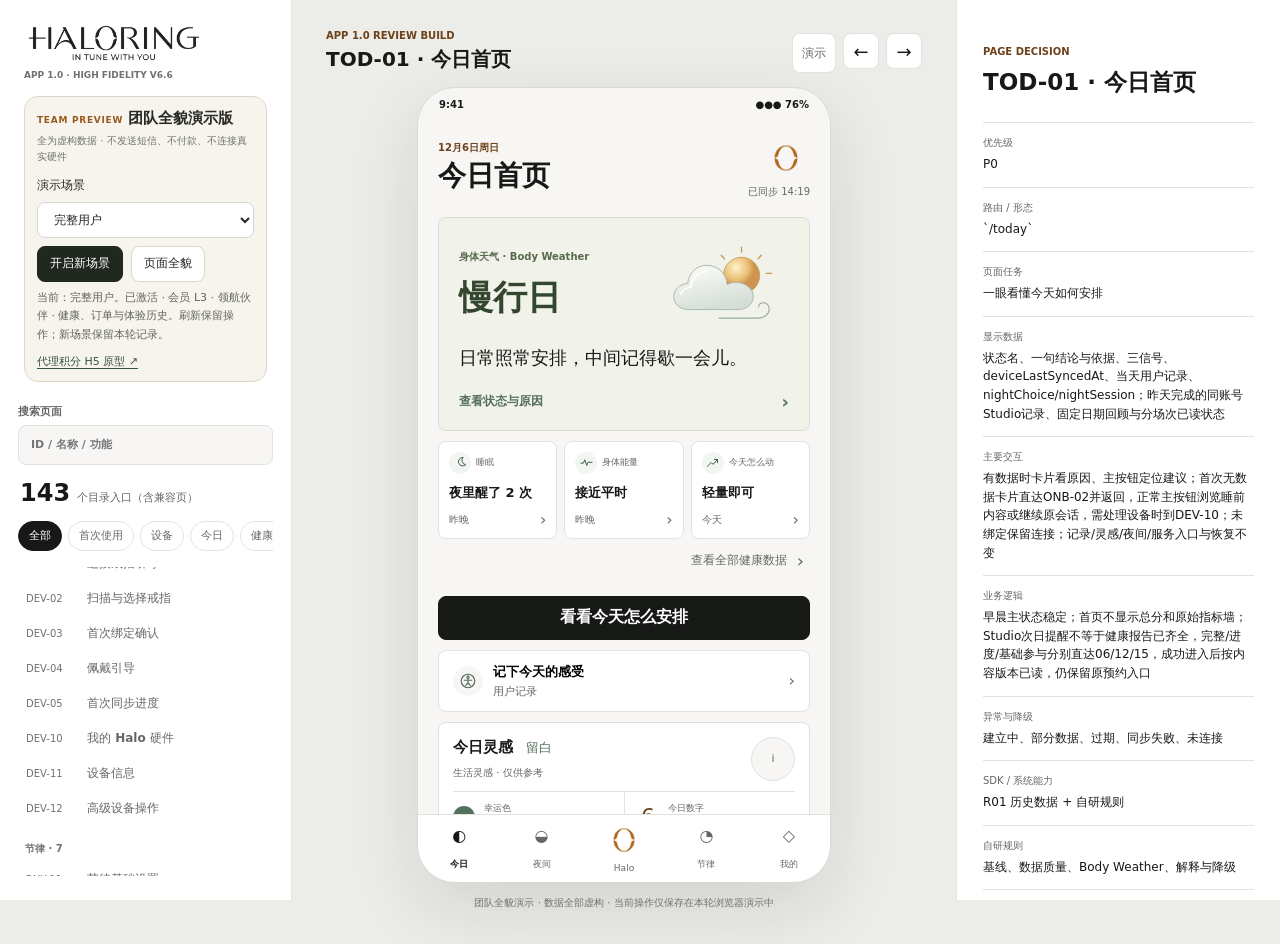
==== commit 4dd55bac: "feat: publish V6.6 partner and academy prototype R11" ====
--- a/index.html
+++ b/index.html
@@ -1,11 +1,11 @@
-<!doctype html>
-<html lang="zh-CN">
+<!doctype html>
+<html lang="zh-CN">
 <head>
-  <script src="team-entry.js?v=6.5.3-team.1"></script>
-  <script src="demo-session.js?v=6.5.3-team.1"></script>
-  <script src="team-fixtures.js?v=6.5.3-team.1"></script>
-  <script src="team-report-preview.js?v=6.5.3-team.1"></script>
-  <link rel="stylesheet" href="team-demo.css?v=6.5.3-team.1">
+  <script src="team-entry.js?v=6.6-r11-20260916"></script>
+  <script src="demo-session.js?v=6.6-r11-20260916"></script>
+  <script src="team-fixtures.js?v=6.6-r11-20260916"></script>
+  <script src="team-report-preview.js?v=6.6-r11-20260916"></script>
+  <link rel="stylesheet" href="team-demo.css?v=6.6-r11-20260916">
   <script>
     // Fail closed before any business module if the isolated demo bootstrap did not load.
     if (new URLSearchParams(location.search).has("demo") && !window.HaloDemoSessionReady) {
@@ -14,8 +14,8 @@
       });
     }
   </script>
-  <link rel="stylesheet" href="demo-session.css?v=6.5.3-team.1">
-  <link rel="stylesheet" href="coupon-wallet-page.css?v=6.5.3-team.1">
+  <link rel="stylesheet" href="demo-session.css?v=6.6-r11-20260916">
+  <link rel="stylesheet" href="coupon-wallet-page.css?v=6.6-r11-20260916">
   <meta charset="utf-8">
   <script>
     // A missing/older module must not leave the local review screen blank.
@@ -42,289 +42,302 @@
   </script>
   <meta name="viewport" content="width=device-width, initial-scale=1">
   <meta name="robots" content="noindex, nofollow">
-  <title>HALORING · 团队全貌演示版 · 模拟数据</title>
+  <title>HALORING · 团队全貌演示版 · 模拟数据 · V6.6</title>
   <link rel="icon" type="image/png" href="assets/HALORING_super_symbol_copper.png">
-  <link rel="stylesheet" href="styles.css?v=6.5.3-team.1">
-  <link rel="stylesheet" href="startup-page.css?v=6.5.3-team.1">
-  <link rel="stylesheet" href="member-center-page.css?v=6.5.3-team.1">
-  <script src="points-redemption-data.js?v=6.5.3-team.1"></script>
-  <link rel="stylesheet" href="points-home-page.css?v=6.5.3-team.1">
-  <script src="points-home-page.js?v=6.5.3-team.1"></script>
-  <link rel="stylesheet" href="points-ledger-page.css?v=6.5.3-team.1">
-  <script src="points-ledger-page.js?v=6.5.3-team.1"></script>
-  <link rel="stylesheet" href="points-catalog-page.css?v=6.5.3-team.1">
-  <script src="points-catalog-page.js?v=6.5.3-team.1"></script>
-  <link rel="stylesheet" href="points-redemption-page.css?v=6.5.3-team.1">
-  <script src="points-redemption-page.js?v=6.5.3-team.1"></script>
-  <link rel="stylesheet" href="member-levels-page.css?v=6.5.3-team.1">
-  <link rel="stylesheet" href="member-upgrade-page.css?v=6.5.3-team.1">
-  <link rel="stylesheet" href="member-tasks-page.css?v=6.5.3-team.1">
-  <link rel="stylesheet" href="member-task-detail-page.css?v=6.5.3-team.1">
-  <link rel="stylesheet" href="referral-page.css?v=6.5.3-team.1">
-  <link rel="stylesheet" href="member-badges-page.css?v=6.5.3-team.1">
-  <link rel="stylesheet" href="member-benefits-page.css?v=6.5.3-team.1">
-  <link rel="stylesheet" href="select-detail.css?v=6.5.3-team.1">
-  <link rel="stylesheet" href="select-cart.css?v=6.5.3-team.1">
-  <link rel="stylesheet" href="select-checkout.css?v=6.5.3-team.1">
-  <link rel="stylesheet" href="select-address.css?v=6.5.3-team.1">
-  <link rel="stylesheet" href="select-payment.css?v=6.5.3-team.1">
-  <link rel="stylesheet" href="select-orders.css?v=6.5.3-team.1">
-  <link rel="stylesheet" href="select-order-detail.css?v=6.5.3-team.1">
-  <link rel="stylesheet" href="select-aftersale.css?v=6.5.3-team.1">
-  <link rel="stylesheet" href="select-aftersale-progress.css?v=6.5.3-team.1">
-  <link rel="stylesheet" href="select-coupon.css?v=6.5.3-team.1">
-  <link rel="stylesheet" href="channel-application.css?v=6.5.3-team.1">
-  <link rel="stylesheet" href="channel-application-detail.css?v=6.5.3-team.1">
-  <link rel="stylesheet" href="channel-training.css?v=6.5.3-team.1">
-  <link rel="stylesheet" href="channel-application-progress.css?v=6.5.3-team.1">
-  <link rel="stylesheet" href="channel-supplement.css?v=6.5.3-team.1">
-  <link rel="stylesheet" href="channel-rejection.css?v=6.5.3-team.1">
-  <link rel="stylesheet" href="channel-withdrawal.css?v=6.5.3-team.1">
-  <link rel="stylesheet" href="channel-approval.css?v=6.5.3-team.1">
-  <link rel="stylesheet" href="channel-activation.css?v=6.5.3-team.1">
-  <link rel="stylesheet" href="channel-home.css?v=6.5.3-team.1">
-  <link rel="stylesheet" href="channel-orders.css?v=6.5.3-team.1">
-  <link rel="stylesheet" href="channel-earning.css?v=6.5.3-team.1">
-  <link rel="stylesheet" href="channel-ledger.css?v=6.5.3-team.1">
-  <link rel="stylesheet" href="channel-payout.css?v=6.5.3-team.1">
-  <link rel="stylesheet" href="channel-content.css?v=6.5.3-team.1">
-  <link rel="stylesheet" href="channel-policy.css?v=6.5.3-team.1">
-  <link rel="stylesheet" href="channel-tools.css?v=6.5.3-team.1">
-  <link rel="stylesheet" href="device-home-page.css?v=6.5.3-team.1">
-  <link rel="stylesheet" href="device-initial-sync-page.css?v=6.5.3-team.1">
-  <link rel="stylesheet" href="basic-profile-page.css?v=6.5.3-team.1">
-  <link rel="stylesheet" href="body-weather-intro.css?v=6.5.3-team.1">
-  <link rel="stylesheet" href="device-info-page.css?v=6.5.3-team.1">
-  <link rel="stylesheet" href="device-maintenance-page.css?v=6.5.3-team.1">
-  <link rel="stylesheet" href="data-privacy-page.css?v=6.5.3-team.1">
-  <link rel="stylesheet" href="notification-settings-page.css?v=6.5.3-team.1">
-  <link rel="stylesheet" href="system-health-source.css?v=6.5.3-team.1">
-  <link rel="stylesheet" href="general-settings-page.css?v=6.5.3-team.1">
-  <link rel="stylesheet" href="help-center-page.css?v=6.5.3-team.1">
-  <link rel="stylesheet" href="feedback-page.css?v=6.5.3-team.1">
-  <link rel="stylesheet" href="support-contact-page.css?v=6.5.3-team.1">
-  <link rel="stylesheet" href="about-legal-page.css?v=6.5.3-team.1">
-  <link rel="stylesheet" href="account-security-page.css?v=6.5.3-team.1">
-  <link rel="stylesheet" href="account-deletion-page.css?v=6.5.3-team.1">
-  <link rel="stylesheet" href="halo-history-page.css?v=6.5.3-team.1">
-  <link rel="stylesheet" href="halo-memory-page.css?v=6.5.3-team.1">
-  <link rel="stylesheet" href="halo-proactive-page.css?v=6.5.3-team.1">
-  <link rel="stylesheet" href="halo-feeling-page.css?v=6.5.3-team.1">
-  <link rel="stylesheet" href="halo-journey-page.css?v=6.5.3-team.1">
-  <link rel="stylesheet" href="halo-privacy-page.css?v=6.5.3-team.1">
-  <link rel="stylesheet" href="halo-settings-page.css?v=6.5.3-team.1">
-  <link rel="stylesheet" href="studio-preparation.css?v=6.5.3-team.1">
-  <link rel="stylesheet" href="night-review-page.css?v=6.5.3-team.1">
-  <link rel="stylesheet" href="night-home-page.css?v=6.5.3-team.1">
-<link rel="stylesheet" href="night-combo-page.css?v=6.5.3-team.1">
-  <link rel="stylesheet" href="night-wake-page.css?v=6.5.3-team.1">
-  <link rel="stylesheet" href="night-sound-page.css?v=6.5.3-team.1">
-  <link rel="stylesheet" href="night-alarm-page.css?v=6.5.3-team.1">
-  <link rel="stylesheet" href="night-morning-page.css?v=6.5.3-team.1">
-  <link rel="stylesheet" href="night-history-page.css?v=6.5.3-team.1">
-  <link rel="stylesheet" href="night-support-page.css?v=6.5.3-team.1">
-  <link rel="stylesheet" href="night-fade-page.css?v=6.5.3-team.1">
-  <link rel="stylesheet" href="health-reports-page.css?v=6.5.3-team.1">
-  <link rel="stylesheet" href="state-share-page.css?v=6.5.3-team.1">
-  <link rel="stylesheet" href="data-quality-page.css?v=6.5.3-team.1">
-  <link rel="stylesheet" href="rhythm-home-page.css?v=6.5.3-team.1">
-  <link rel="stylesheet" href="rhythm-guide-page.css?v=6.5.3-team.1">
-  <link rel="stylesheet" href="rhythm-editor-page.css?v=6.5.3-team.1">
-  <link rel="stylesheet" href="rhythm-settings-page.css?v=6.5.3-team.1">
-  <link rel="stylesheet" href="rhythm-setup-page.css?v=6.5.3-team.1">
-  <link rel="stylesheet" href="rhythm-management-page.css?v=6.5.3-team.1">
-  <link rel="stylesheet" href="rhythm-halo-page.css?v=6.5.3-team.1">
-  <link rel="stylesheet" href="rhythm-cycle-page.css?v=6.5.3-team.1">
-  <link rel="stylesheet" href="respiration-trend.css?v=6.5.3-team.1">
-  <link rel="stylesheet" href="oxygen-trend.css?v=6.5.3-team.1">
-  <link rel="stylesheet" href="temperature-trend.css?v=6.5.3-team.1">
-  <link rel="stylesheet" href="measurement-center.css?v=6.5.3-team.1">
-  <link rel="stylesheet" href="oxygen-day.css?v=6.5.3-team.1">
-  <link rel="stylesheet" href="oxygen-measurement.css?v=6.5.3-team.1">
-  <link rel="stylesheet" href="studio-feeling.css?v=6.5.3-team.1">
-  <link rel="stylesheet" href="studio-preflight.css?v=6.5.3-team.1">
-  <link rel="stylesheet" href="studio-session.css?v=6.5.3-team.1">
-  <link rel="stylesheet" href="studio-report.css?v=6.5.3-team.1">
-  <link rel="stylesheet" href="studio-post-report.css?v=6.5.3-team.1">
-  <link rel="stylesheet" href="studio-next-day.css?v=6.5.3-team.1">
-  <link rel="stylesheet" href="studio-today-reminder.css?v=6.5.3-team.1">
-  <link rel="stylesheet" href="studio-benefit.css?v=6.5.3-team.1">
-  <link rel="stylesheet" href="studio-contact.css?v=6.5.3-team.1">
-  <link rel="stylesheet" href="studio-history.css?v=6.5.3-team.1">
-  <link rel="stylesheet" href="studio-record.css?v=6.5.3-team.1">
-  <link rel="stylesheet" href="studio-code.css?v=6.5.3-team.1">
-  <link rel="stylesheet" href="studio-confirm.css?v=6.5.3-team.1">
+  <link rel="stylesheet" href="styles.css?v=6.6-r11-20260916">
+  <link rel="stylesheet" href="startup-page.css?v=6.6-r11-20260916">
+  <link rel="stylesheet" href="member-center-page.css?v=6.6-r11-20260916">
+  <script src="points-redemption-data.js?v=6.6-r11-20260916"></script>
+  <link rel="stylesheet" href="points-home-page.css?v=6.6-r11-20260916">
+  <script src="points-home-page.js?v=6.6-r11-20260916"></script>
+  <link rel="stylesheet" href="points-ledger-page.css?v=6.6-r11-20260916">
+  <script src="points-ledger-page.js?v=6.6-r11-20260916"></script>
+  <link rel="stylesheet" href="points-catalog-page.css?v=6.6-r11-20260916">
+  <script src="points-catalog-page.js?v=6.6-r11-20260916"></script>
+  <link rel="stylesheet" href="points-redemption-page.css?v=6.6-r11-20260916">
+  <script src="points-redemption-page.js?v=6.6-r11-20260916"></script>
+  <link rel="stylesheet" href="member-levels-page.css?v=6.6-r11-20260916">
+  <link rel="stylesheet" href="member-upgrade-page.css?v=6.6-r11-20260916">
+  <link rel="stylesheet" href="member-tasks-page.css?v=6.6-r11-20260916">
+  <link rel="stylesheet" href="member-task-detail-page.css?v=6.6-r11-20260916">
+  <link rel="stylesheet" href="referral-page.css?v=6.6-r11-20260916">
+  <link rel="stylesheet" href="member-badges-page.css?v=6.6-r11-20260916">
+  <link rel="stylesheet" href="member-benefits-page.css?v=6.6-r11-20260916">
+  <link rel="stylesheet" href="select-detail.css?v=6.6-r11-20260916">
+  <link rel="stylesheet" href="select-cart.css?v=6.6-r11-20260916">
+  <link rel="stylesheet" href="select-checkout.css?v=6.6-r11-20260916">
+  <link rel="stylesheet" href="select-address.css?v=6.6-r11-20260916">
+  <link rel="stylesheet" href="select-payment.css?v=6.6-r11-20260916">
+  <link rel="stylesheet" href="select-orders.css?v=6.6-r11-20260916">
+  <link rel="stylesheet" href="select-order-detail.css?v=6.6-r11-20260916">
+  <link rel="stylesheet" href="select-aftersale.css?v=6.6-r11-20260916">
+  <link rel="stylesheet" href="select-aftersale-progress.css?v=6.6-r11-20260916">
+  <link rel="stylesheet" href="select-coupon.css?v=6.6-r11-20260916">
+  <link rel="stylesheet" href="channel-application.css?v=6.6-r11-20260916">
+  <link rel="stylesheet" href="channel-application-detail.css?v=6.6-r11-20260916">
+  <link rel="stylesheet" href="channel-training.css?v=6.6-r11-20260916">
+  <link rel="stylesheet" href="channel-application-progress.css?v=6.6-r11-20260916">
+  <link rel="stylesheet" href="channel-supplement.css?v=6.6-r11-20260916">
+  <link rel="stylesheet" href="channel-rejection.css?v=6.6-r11-20260916">
+  <link rel="stylesheet" href="channel-withdrawal.css?v=6.6-r11-20260916">
+  <link rel="stylesheet" href="channel-approval.css?v=6.6-r11-20260916">
+  <link rel="stylesheet" href="channel-activation.css?v=6.6-r11-20260916">
+  <link rel="stylesheet" href="channel-home.css?v=6.6-r11-20260916">
+  <link rel="stylesheet" href="channel-orders.css?v=6.6-r11-20260916">
+  <link rel="stylesheet" href="channel-earning.css?v=6.6-r11-20260916">
+  <link rel="stylesheet" href="channel-ledger.css?v=6.6-r11-20260916">
+  <link rel="stylesheet" href="channel-payout.css?v=6.6-r11-20260916">
+  <link rel="stylesheet" href="channel-content.css?v=6.6-r11-20260916">
+  <link rel="stylesheet" href="channel-policy.css?v=6.6-r11-20260916">
+  <link rel="stylesheet" href="channel-tools.css?v=6.6-r11-20260916">
+  <link rel="stylesheet" href="device-home-page.css?v=6.6-r11-20260916">
+  <link rel="stylesheet" href="device-initial-sync-page.css?v=6.6-r11-20260916">
+  <link rel="stylesheet" href="basic-profile-page.css?v=6.6-r11-20260916">
+  <link rel="stylesheet" href="body-weather-intro.css?v=6.6-r11-20260916">
+  <link rel="stylesheet" href="device-info-page.css?v=6.6-r11-20260916">
+  <link rel="stylesheet" href="device-maintenance-page.css?v=6.6-r11-20260916">
+  <link rel="stylesheet" href="data-privacy-page.css?v=6.6-r11-20260916">
+  <link rel="stylesheet" href="notification-settings-page.css?v=6.6-r11-20260916">
+  <link rel="stylesheet" href="system-health-source.css?v=6.6-r11-20260916">
+  <link rel="stylesheet" href="general-settings-page.css?v=6.6-r11-20260916">
+  <link rel="stylesheet" href="help-center-page.css?v=6.6-r11-20260916">
+  <link rel="stylesheet" href="feedback-page.css?v=6.6-r11-20260916">
+  <link rel="stylesheet" href="support-contact-page.css?v=6.6-r11-20260916">
+  <link rel="stylesheet" href="about-legal-page.css?v=6.6-r11-20260916">
+  <link rel="stylesheet" href="account-security-page.css?v=6.6-r11-20260916">
+  <link rel="stylesheet" href="account-deletion-page.css?v=6.6-r11-20260916">
+  <link rel="stylesheet" href="halo-history-page.css?v=6.6-r11-20260916">
+  <link rel="stylesheet" href="halo-memory-page.css?v=6.6-r11-20260916">
+  <link rel="stylesheet" href="halo-proactive-page.css?v=6.6-r11-20260916">
+  <link rel="stylesheet" href="halo-feeling-page.css?v=6.6-r11-20260916">
+  <link rel="stylesheet" href="halo-journey-page.css?v=6.6-r11-20260916">
+  <link rel="stylesheet" href="halo-privacy-page.css?v=6.6-r11-20260916">
+  <link rel="stylesheet" href="halo-settings-page.css?v=6.6-r11-20260916">
+  <link rel="stylesheet" href="studio-preparation.css?v=6.6-r11-20260916">
+  <link rel="stylesheet" href="night-review-page.css?v=6.6-r11-20260916">
+  <link rel="stylesheet" href="night-home-page.css?v=6.6-r11-20260916">
+<link rel="stylesheet" href="night-combo-page.css?v=6.6-r11-20260916">
+  <link rel="stylesheet" href="night-wake-page.css?v=6.6-r11-20260916">
+  <link rel="stylesheet" href="night-sound-page.css?v=6.6-r11-20260916">
+  <link rel="stylesheet" href="night-alarm-page.css?v=6.6-r11-20260916">
+  <link rel="stylesheet" href="night-morning-page.css?v=6.6-r11-20260916">
+  <link rel="stylesheet" href="night-history-page.css?v=6.6-r11-20260916">
+  <link rel="stylesheet" href="night-support-page.css?v=6.6-r11-20260916">
+  <link rel="stylesheet" href="night-fade-page.css?v=6.6-r11-20260916">
+  <link rel="stylesheet" href="health-reports-page.css?v=6.6-r11-20260916">
+  <link rel="stylesheet" href="state-share-page.css?v=6.6-r11-20260916">
+  <link rel="stylesheet" href="data-quality-page.css?v=6.6-r11-20260916">
+  <link rel="stylesheet" href="rhythm-home-page.css?v=6.6-r11-20260916">
+  <link rel="stylesheet" href="rhythm-guide-page.css?v=6.6-r11-20260916">
+  <link rel="stylesheet" href="rhythm-editor-page.css?v=6.6-r11-20260916">
+  <link rel="stylesheet" href="rhythm-settings-page.css?v=6.6-r11-20260916">
+  <link rel="stylesheet" href="rhythm-setup-page.css?v=6.6-r11-20260916">
+  <link rel="stylesheet" href="rhythm-management-page.css?v=6.6-r11-20260916">
+  <link rel="stylesheet" href="rhythm-halo-page.css?v=6.6-r11-20260916">
+  <link rel="stylesheet" href="rhythm-cycle-page.css?v=6.6-r11-20260916">
+  <link rel="stylesheet" href="respiration-trend.css?v=6.6-r11-20260916">
+  <link rel="stylesheet" href="oxygen-trend.css?v=6.6-r11-20260916">
+  <link rel="stylesheet" href="temperature-trend.css?v=6.6-r11-20260916">
+  <link rel="stylesheet" href="measurement-center.css?v=6.6-r11-20260916">
+  <link rel="stylesheet" href="oxygen-day.css?v=6.6-r11-20260916">
+  <link rel="stylesheet" href="oxygen-measurement.css?v=6.6-r11-20260916">
+  <link rel="stylesheet" href="studio-feeling.css?v=6.6-r11-20260916">
+  <link rel="stylesheet" href="studio-preflight.css?v=6.6-r11-20260916">
+  <link rel="stylesheet" href="studio-session.css?v=6.6-r11-20260916">
+  <link rel="stylesheet" href="studio-report.css?v=6.6-r11-20260916">
+  <link rel="stylesheet" href="studio-post-report.css?v=6.6-r11-20260916">
+  <link rel="stylesheet" href="studio-next-day.css?v=6.6-r11-20260916">
+  <link rel="stylesheet" href="studio-today-reminder.css?v=6.6-r11-20260916">
+  <link rel="stylesheet" href="studio-benefit.css?v=6.6-r11-20260916">
+  <link rel="stylesheet" href="studio-contact.css?v=6.6-r11-20260916">
+  <link rel="stylesheet" href="studio-history.css?v=6.6-r11-20260916">
+  <link rel="stylesheet" href="studio-record.css?v=6.6-r11-20260916">
+  <link rel="stylesheet" href="studio-code.css?v=6.6-r11-20260916">
+  <link rel="stylesheet" href="studio-confirm.css?v=6.6-r11-20260916">
+  <link rel="stylesheet" href="body-weather-visuals.css?v=6.6-r11-20260916">
 </head>
-<body>
-  <main class="workspace">
-    <aside class="rail" aria-label="页面导航">
-      <div class="brand-lockup">
+<body>
+  <main class="workspace">
+    <aside class="rail" aria-label="页面导航">
+      <div class="brand-lockup">
         <img class="brand-wordmark" src="assets/HALORING_wordmark_with_slogan_ink.png" alt="HALORING · IN TUNE WITH YOU">
-        <small>APP 1.0 · HIGH FIDELITY V6.5.3</small>
-      </div>
-      <label class="search-field">
-        <span>搜索页面</span>
-        <input id="search" type="search" placeholder="ID / 名称 / 功能">
-      </label>
+        <small>APP 1.0 · HIGH FIDELITY V6.6</small>
+      </div>
+      <label class="search-field">
+        <span>搜索页面</span>
+        <input id="search" type="search" placeholder="ID / 名称 / 功能">
+      </label>
       <div class="scope-summary"><b id="page-count">140</b><span>个目录入口（含兼容页）</span></div>
-      <nav id="group-nav" class="group-nav" aria-label="模块筛选"></nav>
-      <nav id="page-nav" class="page-nav" aria-label="页面清单"></nav>
-    </aside>
-
-    <section class="stage">
-      <header class="stage-header">
-        <div><span>APP 1.0 REVIEW BUILD</span><strong id="stage-title">TOD-01 · 今日首页</strong></div>
-        <div class="stage-tools">
-          <button id="previous" class="icon-button" type="button" title="上一页" aria-label="上一页">←</button>
-          <button id="next" class="icon-button" type="button" title="下一页" aria-label="下一页">→</button>
-        </div>
-      </header>
-      <div class="device-shell">
-        <div class="device-status"><span>9:41</span><span>●●● 76%</span></div>
-        <section id="screen" class="screen" aria-live="polite"></section>
-        <nav id="tabbar" class="tabbar" aria-label="主导航">
-          <button data-tab="TOD-01"><i>◐</i><span>今日</span></button>
-          <button data-tab="NIG-01"><i>◒</i><span>夜间</span></button>
+      <nav id="group-nav" class="group-nav" aria-label="模块筛选"></nav>
+      <nav id="page-nav" class="page-nav" aria-label="页面清单"></nav>
+    </aside>
+
+    <section class="stage">
+      <header class="stage-header">
+        <div><span>APP 1.0 REVIEW BUILD</span><strong id="stage-title">TOD-01 · 今日首页</strong></div>
+        <div class="stage-tools">
+          <button id="previous" class="icon-button" type="button" title="上一页" aria-label="上一页">←</button>
+          <button id="next" class="icon-button" type="button" title="下一页" aria-label="下一页">→</button>
+        </div>
+      </header>
+      <div class="device-shell">
+        <div class="device-status"><span>9:41</span><span>●●● 76%</span></div>
+        <section id="screen" class="screen" aria-live="polite"></section>
+        <nav id="tabbar" class="tabbar" aria-label="主导航">
+          <button data-tab="TOD-01"><i>◐</i><span>今日</span></button>
+          <button data-tab="NIG-01"><i>◒</i><span>夜间</span></button>
           <button data-tab="HAL-01" class="halo-tab"><i><img src="assets/HALORING_super_symbol_copper.png" alt=""></i><span>Halo</span></button>
-          <button data-tab="RHY-01"><i>◔</i><span>节律</span></button>
-          <button data-tab="MY-01"><i>◇</i><span>我的</span></button>
-        </nav>
-      </div>
-      <p class="prototype-note">可点击原型 · 会员 v1.20、Halo Select 与角色门控渠道经营已整合</p>
-    </section>
-
-    <aside class="inspector" aria-label="开发审阅信息">
-      <p class="section-kicker">PAGE DECISION</p>
-      <h2 id="inspect-title">今日首页</h2>
-      <dl id="inspect-data"></dl>
-      <div id="review-controls"></div>
-      <div class="legend"><span></span> 当前 App 1.0 冻结范围</div>
-    </aside>
-  </main>
-  <div id="toast" class="toast" role="status" aria-live="polite"></div>
-  <div id="modal-root"></div>
-<script src="pages-data.js?v=6.5.3-team.1"></script>
-  <script src="select-gallery.js?v=6.5.3-team.1"></script>
-  <script src="select-address-parser.js?v=6.5.3-team.1"></script>
-  <script src="select-address-view.js?v=6.5.3-team.1"></script>
-  <script src="select-address-controller.js?v=6.5.3-team.1"></script>
-  <script src="select-payment-view.js?v=6.5.3-team.1"></script>
-  <script src="select-orders-view.js?v=6.5.3-team.1"></script>
-  <script src="select-orders-page.js?v=6.5.3-team.1"></script>
-  <script src="select-order-detail-view.js?v=6.5.3-team.1"></script>
-  <script src="select-order-detail-page.js?v=6.5.3-team.1"></script>
-  <script src="select-aftersale-page.js?v=6.5.3-team.1"></script>
-  <script src="select-aftersale-progress.js?v=6.5.3-team.1"></script>
-  <script src="select-checkout-view.js?v=6.5.3-team.1"></script>
-  <script src="select-coupon-view.js?v=6.5.3-team.1"></script>
-  <script src="channel-account-store.js?v=6.5.3-team.1"></script>
-  <script src="commercial-account-store.js?v=6.5.3-team.1"></script>
-  <script src="channel-settlement.js?v=6.5.3-team.1"></script>
-  <script src="channel-application-page.js?v=6.5.3-team.1"></script>
-<script src="channel-training.js?v=6.5.3-team.1"></script>
-  <script src="channel-application-progress.js?v=6.5.3-team.1"></script>
-  <script src="channel-supplement-page.js?v=6.5.3-team.1"></script>
-  <script src="channel-rejection-page.js?v=6.5.3-team.1"></script>
-  <script src="channel-withdrawal-page.js?v=6.5.3-team.1"></script>
-  <script src="channel-approval-page.js?v=6.5.3-team.1"></script>
-  <script src="channel-activation-page.js?v=6.5.3-team.1"></script>
-  <script src="channel-payout-page.js?v=6.5.3-team.1"></script>
-  <script src="channel-content-page.js?v=6.5.3-team.1"></script>
-  <script src="channel-policy-page.js?v=6.5.3-team.1"></script>
-  <script src="channel-tools-page.js?v=6.5.3-team.1"></script>
-  <script src="member-data.js?v=6.5.3-team.1"></script>
-  <script src="coupon-wallet-page.js?v=6.5.3-team.1"></script>
-  <script src="member-task-ledger.js?v=6.5.3-team.1"></script>
-  <script src="member-task-recovery.js?v=6.5.3-team.1"></script>
-  <script src="member-center-page.js?v=6.5.3-team.1"></script>
-  <script src="member-levels-page.js?v=6.5.3-team.1"></script>
-  <script src="member-upgrade-page.js?v=6.5.3-team.1"></script>
-  <script src="member-tasks-page.js?v=6.5.3-team.1"></script>
-  <script src="member-task-detail-page.js?v=6.5.3-team.1"></script>
-  <script src="referral-page.js?v=6.5.3-team.1"></script>
-  <script src="member-badges-page.js?v=6.5.3-team.1"></script>
-  <script src="member-benefits-page.js?v=6.5.3-team.1"></script>
-  <script src="studio-benefit-ledger.js?v=6.5.3-team.1"></script>
-<script src="commercial-pages.js?v=6.5.3-team.1"></script>
-  <script src="share-assets.js?v=6.5.3-team.1"></script>
-  <script src="startup-page.js?v=6.5.3-team.1"></script>
-  <script src="basic-profile-page.js?v=6.5.3-team.1"></script>
-  <script src="body-weather-intro.js?v=6.5.3-team.1"></script>
-  <script src="device-scan-page.js?v=6.5.3-team.1"></script>
-  <script src="device-bind-page.js?v=6.5.3-team.1"></script>
-  <script src="device-home-page.js?v=6.5.3-team.1"></script>
-  <script src="device-info-page.js?v=6.5.3-team.1"></script>
-  <script src="device-maintenance-page.js?v=6.5.3-team.1"></script>
-  <script src="data-privacy-page.js?v=6.5.3-team.1"></script>
-  <script src="notification-settings-page.js?v=6.5.3-team.1"></script>
-  <script src="system-health-source.js?v=6.5.3-team.1"></script>
-  <script src="device-wear-page.js?v=6.5.3-team.1"></script>
-  <script src="device-initial-sync-page.js?v=6.5.3-team.1"></script>
-  <script src="studio-payment-page.js?v=6.5.3-team.1"></script>
-  <script src="studio-reservation-page.js?v=6.5.3-team.1"></script>
-  <script src="studio-preparation-page.js?v=6.5.3-team.1"></script>
-  <script src="studio-feeling-page.js?v=6.5.3-team.1"></script>
-  <script src="studio-preflight-page.js?v=6.5.3-team.1"></script>
-  <script src="studio-session-page.js?v=6.5.3-team.1"></script>
-  <script src="studio-report-page.js?v=6.5.3-team.1"></script>
-  <script src="studio-post-report-page.js?v=6.5.3-team.1"></script>
-  <script src="studio-next-day-page.js?v=6.5.3-team.1"></script>
-  <script src="studio-today-reminder.js?v=6.5.3-team.1"></script>
-  <script src="studio-benefit-page.js?v=6.5.3-team.1"></script>
-  <script src="studio-contact-page.js?v=6.5.3-team.1"></script>
-  <script src="studio-history-page.js?v=6.5.3-team.1"></script>
-  <script src="studio-record-page.js?v=6.5.3-team.1"></script>
-  <script src="studio-code-page.js?v=6.5.3-team.1"></script>
-  <script src="studio-confirm-page.js?v=6.5.3-team.1"></script>
-  <script src="night-review-page.js?v=6.5.3-team.1"></script>
-  <script src="night-playlist.js?v=6.5.3-team.1"></script>
-  <script src="night-combo-page.js?v=6.5.3-team.1"></script>
-  <script src="night-wake-page.js?v=6.5.3-team.1"></script>
-  <script src="night-sound-page.js?v=6.5.3-team.1"></script>
-  <script src="night-morning-page.js?v=6.5.3-team.1"></script>
-  <script src="night-history-page.js?v=6.5.3-team.1"></script>
-  <script src="night-support-page.js?v=6.5.3-team.1"></script>
-  <script src="night-fade-page.js?v=6.5.3-team.1"></script>
-  <script src="today-rhythm-storage.js?v=6.5.3-team.1"></script>
-  <script src="account-personal-scope.js?v=6.5.3-team.1"></script>
-  <script src="health-reports-page.js?v=6.5.3-team.1"></script>
-  <script src="state-share-page.js?v=6.5.3-team.1"></script>
-  <script src="data-quality-page.js?v=6.5.3-team.1"></script>
-  <script src="rhythm-record-store.js?v=6.5.3-team.1"></script>
-  <script src="rhythm-home-page.js?v=6.5.3-team.1"></script>
-  <script src="rhythm-cycle-store.js?v=6.5.3-team.1"></script>
-  <script src="rhythm-cycle-page.js?v=6.5.3-team.1"></script>
-  <script src="rhythm-guide-page.js?v=6.5.3-team.1"></script>
-  <script src="rhythm-editor-page.js?v=6.5.3-team.1"></script>
-  <script src="rhythm-settings-store.js?v=6.5.3-team.1"></script>
-  <script src="rhythm-settings-page.js?v=6.5.3-team.1"></script>
-  <script src="rhythm-setup-page.js?v=6.5.3-team.1"></script>
-  <script src="body-weather-route-compat.js?v=6.5.3-team.1"></script>
-  <script src="rhythm-management-store.js?v=6.5.3-team.1"></script>
-  <script src="rhythm-management-page.js?v=6.5.3-team.1"></script>
-  <script src="rhythm-halo-handoff.js?v=6.5.3-team.1"></script>
-  <script src="rhythm-halo-page.js?v=6.5.3-team.1"></script>
-  <script src="heart-trend.js?v=6.5.3-team.1"></script>
-  <script src="respiration-trend.js?v=6.5.3-team.1"></script>
-  <script src="oxygen-trend.js?v=6.5.3-team.1"></script>
-  <script src="temperature-trend.js?v=6.5.3-team.1"></script>
-  <script src="oxygen-day.js?v=6.5.3-team.1"></script>
-  <script src="oxygen-measurement.js?v=6.5.3-team.1"></script>
-  <script src="measurement-center.js?v=6.5.3-team.1"></script>
-  <script src="help-center-page.js?v=6.5.3-team.1"></script>
-  <script src="feedback-page.js?v=6.5.3-team.1"></script>
-  <script src="support-contact-page.js?v=6.5.3-team.1"></script>
-  <script src="about-legal-page.js?v=6.5.3-team.1"></script>
-  <script src="account-security-page.js?v=6.5.3-team.1"></script>
-  <script src="account-deletion-page.js?v=6.5.3-team.1"></script>
-  <script src="halo-account-scope.js?v=6.5.3-team.1"></script>
-  <script src="halo-history-page.js?v=6.5.3-team.1"></script>
-  <script src="halo-memory-page.js?v=6.5.3-team.1"></script>
-  <script src="halo-proactive-page.js?v=6.5.3-team.1"></script>
-  <script src="halo-feeling-page.js?v=6.5.3-team.1"></script>
-  <script src="halo-journey-page.js?v=6.5.3-team.1"></script>
-  <script src="halo-privacy-page.js?v=6.5.3-team.1"></script>
-  <script src="halo-settings-page.js?v=6.5.3-team.1"></script>
-<script src="app.js?v=6.5.3-team.1"></script>
-</body>
-</html>
+          <button data-tab="RHY-01"><i>◔</i><span>节律</span></button>
+          <button data-tab="MY-01"><i>◇</i><span>我的</span></button>
+        </nav>
+      </div>
+      <p class="prototype-note">可点击原型 · 会员 v1.20、Halo Select 与角色门控渠道经营已整合</p>
+    </section>
+
+    <aside class="inspector" aria-label="开发审阅信息">
+      <p class="section-kicker">PAGE DECISION</p>
+      <h2 id="inspect-title">今日首页</h2>
+      <dl id="inspect-data"></dl>
+      <div id="review-controls"></div>
+      <div class="legend"><span></span> 当前 App 1.0 冻结范围</div>
+    </aside>
+  </main>
+  <div id="toast" class="toast" role="status" aria-live="polite"></div>
+  <div id="modal-root"></div>
+<script src="pages-data.js?v=6.6-r11-20260916"></script>
+  <script src="select-gallery.js?v=6.6-r11-20260916"></script>
+  <script src="select-address-parser.js?v=6.6-r11-20260916"></script>
+  <script src="select-address-view.js?v=6.6-r11-20260916"></script>
+  <script src="select-address-controller.js?v=6.6-r11-20260916"></script>
+  <script src="select-payment-view.js?v=6.6-r11-20260916"></script>
+  <script src="select-orders-view.js?v=6.6-r11-20260916"></script>
+  <script src="select-orders-page.js?v=6.6-r11-20260916"></script>
+  <script src="select-order-detail-view.js?v=6.6-r11-20260916"></script>
+  <script src="select-order-detail-page.js?v=6.6-r11-20260916"></script>
+  <script src="select-aftersale-page.js?v=6.6-r11-20260916"></script>
+  <script src="select-aftersale-progress.js?v=6.6-r11-20260916"></script>
+  <script src="select-checkout-view.js?v=6.6-r11-20260916"></script>
+  <script src="select-coupon-view.js?v=6.6-r11-20260916"></script>
+  <script src="channel-account-store.js?v=6.6-r11-20260916"></script>
+  <script src="commercial-account-store.js?v=6.6-r11-20260916"></script>
+  <script src="channel-settlement.js?v=6.6-r11-20260916"></script>
+  <script src="service-regions.js?v=6.6-r11-20260916"></script>
+  <script src="partner-navigation.js?v=6.6-r11-20260916"></script>
+  <script src="partner-party.js?v=6.6-r11-20260916"></script>
+  <script src="channel-application-page.js?v=6.6-r11-20260916"></script>
+<script src="channel-training.js?v=6.6-r11-20260916"></script>
+  <script src="channel-application-progress.js?v=6.6-r11-20260916"></script>
+  <script src="channel-supplement-page.js?v=6.6-r11-20260916"></script>
+  <script src="channel-rejection-page.js?v=6.6-r11-20260916"></script>
+  <script src="channel-withdrawal-page.js?v=6.6-r11-20260916"></script>
+  <script src="channel-approval-page.js?v=6.6-r11-20260916"></script>
+  <script src="channel-activation-page.js?v=6.6-r11-20260916"></script>
+  <script src="channel-payout-page.js?v=6.6-r11-20260916"></script>
+  <script src="channel-content-page.js?v=6.6-r11-20260916"></script>
+  <script src="channel-policy-page.js?v=6.6-r11-20260916"></script>
+  <script src="channel-tools-page.js?v=6.6-r11-20260916"></script>
+  <script src="member-data.js?v=6.6-r11-20260916"></script>
+  <script src="coupon-wallet-page.js?v=6.6-r11-20260916"></script>
+  <script src="member-task-ledger.js?v=6.6-r11-20260916"></script>
+  <script src="member-task-recovery.js?v=6.6-r11-20260916"></script>
+  <script src="member-center-page.js?v=6.6-r11-20260916"></script>
+  <script src="member-levels-page.js?v=6.6-r11-20260916"></script>
+  <script src="member-upgrade-page.js?v=6.6-r11-20260916"></script>
+  <script src="member-tasks-page.js?v=6.6-r11-20260916"></script>
+  <script src="member-task-detail-page.js?v=6.6-r11-20260916"></script>
+  <script src="referral-page.js?v=6.6-r11-20260916"></script>
+  <script src="member-badges-page.js?v=6.6-r11-20260916"></script>
+  <script src="member-benefits-page.js?v=6.6-r11-20260916"></script>
+  <script src="studio-benefit-ledger.js?v=6.6-r11-20260916"></script>
+<script src="commercial-pages.js?v=6.6-r11-20260916"></script>
+  <script src="share-assets.js?v=6.6-r11-20260916"></script>
+  <script src="startup-page.js?v=6.6-r11-20260916"></script>
+  <script src="basic-profile-page.js?v=6.6-r11-20260916"></script>
+  <script src="body-weather-intro.js?v=6.6-r11-20260916"></script>
+  <script src="device-scan-page.js?v=6.6-r11-20260916"></script>
+  <script src="device-bind-page.js?v=6.6-r11-20260916"></script>
+  <script src="device-home-page.js?v=6.6-r11-20260916"></script>
+  <script src="device-info-page.js?v=6.6-r11-20260916"></script>
+  <script src="device-maintenance-page.js?v=6.6-r11-20260916"></script>
+  <script src="data-privacy-page.js?v=6.6-r11-20260916"></script>
+  <script src="notification-settings-page.js?v=6.6-r11-20260916"></script>
+  <script src="system-health-source.js?v=6.6-r11-20260916"></script>
+  <script src="device-wear-page.js?v=6.6-r11-20260916"></script>
+  <script src="device-initial-sync-page.js?v=6.6-r11-20260916"></script>
+  <script src="studio-payment-page.js?v=6.6-r11-20260916"></script>
+  <script src="studio-reservation-page.js?v=6.6-r11-20260916"></script>
+  <script src="studio-preparation-page.js?v=6.6-r11-20260916"></script>
+  <script src="studio-feeling-page.js?v=6.6-r11-20260916"></script>
+  <script src="studio-preflight-page.js?v=6.6-r11-20260916"></script>
+  <script src="studio-session-page.js?v=6.6-r11-20260916"></script>
+  <script src="studio-report-page.js?v=6.6-r11-20260916"></script>
+  <script src="studio-post-report-page.js?v=6.6-r11-20260916"></script>
+  <script src="studio-next-day-page.js?v=6.6-r11-20260916"></script>
+  <script src="studio-today-reminder.js?v=6.6-r11-20260916"></script>
+  <script src="studio-benefit-page.js?v=6.6-r11-20260916"></script>
+  <script src="studio-contact-page.js?v=6.6-r11-20260916"></script>
+  <script src="studio-history-page.js?v=6.6-r11-20260916"></script>
+  <script src="studio-record-page.js?v=6.6-r11-20260916"></script>
+  <script src="studio-code-page.js?v=6.6-r11-20260916"></script>
+  <script src="studio-confirm-page.js?v=6.6-r11-20260916"></script>
+  <script src="night-review-page.js?v=6.6-r11-20260916"></script>
+  <script src="night-playlist.js?v=6.6-r11-20260916"></script>
+  <script src="night-combo-page.js?v=6.6-r11-20260916"></script>
+  <script src="night-wake-page.js?v=6.6-r11-20260916"></script>
+  <script src="night-sound-page.js?v=6.6-r11-20260916"></script>
+  <script src="night-morning-page.js?v=6.6-r11-20260916"></script>
+  <script src="night-history-page.js?v=6.6-r11-20260916"></script>
+  <script src="night-support-page.js?v=6.6-r11-20260916"></script>
+  <script src="night-fade-page.js?v=6.6-r11-20260916"></script>
+  <script src="today-rhythm-storage.js?v=6.6-r11-20260916"></script>
+  <script src="account-personal-scope.js?v=6.6-r11-20260916"></script>
+  <script src="health-reports-page.js?v=6.6-r11-20260916"></script>
+  <script src="state-share-page.js?v=6.6-r11-20260916"></script>
+  <script src="data-quality-page.js?v=6.6-r11-20260916"></script>
+  <script src="rhythm-record-store.js?v=6.6-r11-20260916"></script>
+  <script src="rhythm-home-page.js?v=6.6-r11-20260916"></script>
+  <script src="rhythm-cycle-store.js?v=6.6-r11-20260916"></script>
+  <script src="rhythm-cycle-page.js?v=6.6-r11-20260916"></script>
+  <script src="rhythm-guide-page.js?v=6.6-r11-20260916"></script>
+  <script src="rhythm-editor-page.js?v=6.6-r11-20260916"></script>
+  <script src="rhythm-settings-store.js?v=6.6-r11-20260916"></script>
+  <script src="rhythm-settings-page.js?v=6.6-r11-20260916"></script>
+  <script src="rhythm-setup-page.js?v=6.6-r11-20260916"></script>
+  <script src="body-weather-route-compat.js?v=6.6-r11-20260916"></script>
+  <script src="rhythm-management-store.js?v=6.6-r11-20260916"></script>
+  <script src="rhythm-management-page.js?v=6.6-r11-20260916"></script>
+  <script src="rhythm-halo-handoff.js?v=6.6-r11-20260916"></script>
+  <script src="rhythm-halo-page.js?v=6.6-r11-20260916"></script>
+  <script src="heart-trend.js?v=6.6-r11-20260916"></script>
+  <script src="respiration-trend.js?v=6.6-r11-20260916"></script>
+  <script src="oxygen-trend.js?v=6.6-r11-20260916"></script>
+  <script src="temperature-trend.js?v=6.6-r11-20260916"></script>
+  <script src="oxygen-day.js?v=6.6-r11-20260916"></script>
+  <script src="oxygen-measurement.js?v=6.6-r11-20260916"></script>
+  <script src="measurement-center.js?v=6.6-r11-20260916"></script>
+  <script src="help-center-page.js?v=6.6-r11-20260916"></script>
+  <script src="feedback-page.js?v=6.6-r11-20260916"></script>
+  <script src="support-contact-page.js?v=6.6-r11-20260916"></script>
+  <script src="about-legal-page.js?v=6.6-r11-20260916"></script>
+  <script src="account-security-page.js?v=6.6-r11-20260916"></script>
+  <script src="account-deletion-page.js?v=6.6-r11-20260916"></script>
+  <script src="halo-account-scope.js?v=6.6-r11-20260916"></script>
+  <script src="halo-history-page.js?v=6.6-r11-20260916"></script>
+  <script src="halo-memory-page.js?v=6.6-r11-20260916"></script>
+  <script src="halo-proactive-page.js?v=6.6-r11-20260916"></script>
+  <script src="halo-feeling-page.js?v=6.6-r11-20260916"></script>
+  <script src="halo-journey-page.js?v=6.6-r11-20260916"></script>
+  <script src="halo-privacy-page.js?v=6.6-r11-20260916"></script>
+  <script src="halo-settings-page.js?v=6.6-r11-20260916"></script>
+<script src="body-weather-visuals.js?v=6.6-r11-20260916"></script>
+<link rel="stylesheet" href="halo-home-ui-preview.css?v=6.6-r11-20260916">
+<script src="halo-home-ui-preview.js?v=6.6-r11-20260916"></script>
+<link rel="stylesheet" href="partner-review.css?v=6.6-r11-20260916">
+<script src="partner-review-model.js?v=6.6-r11-20260916"></script>
+<script src="partner-review.js?v=6.6-r11-20260916"></script>
+<link rel="stylesheet" href="academy-home-review.css?v=6.6-r11-20260916">
+<script src="academy-home-model.js?v=6.6-r11-20260916"></script>
+<script src="academy-home-review.js?v=6.6-r11-20260916"></script>
+<script src="app.js?v=6.6-r11-20260916"></script>
+</body>
+</html>
--- a/team-demo.css
+++ b/team-demo.css
@@ -6,3 +6,6 @@
 .team-measurements{border:1px solid #e0e5df;border-radius:14px;padding:16px;background:#f3f6f2}.team-measurements h3{font-size:14px}.team-measurements p{font-size:11px;color:#657064;line-height:1.6}.team-measurements svg{width:100%;height:auto}.team-measurements text{font-size:10px;fill:#667061}
 .team-chart-tabs{display:flex;gap:8px}.team-chart-tabs button{border:1px solid #ccd7c8;background:white;color:#37533d;border-radius:16px;padding:6px 12px;font-size:12px}.team-chart-tabs button[aria-pressed=true]{background:#365842;color:white}
 @media(max-width:760px){.team-demo-panel{border-radius:0;margin:0;padding:10px 14px}.team-demo-title>small{flex-basis:100%}.team-demo-controls{gap:6px}.team-demo-controls label{flex:1}.team-demo-controls select{max-width:140px}.team-demo-panel p{font-size:10px}.team-catalog{padding:18px}.team-demo-title>strong{font-size:15px}}
+.team-demo-controls label{flex-wrap:wrap;min-width:0;width:100%}
+.team-demo-controls select,.brand-lockup .team-demo-controls select{width:100%;max-width:100%;min-width:0;box-sizing:border-box}
+.team-h5-entry{display:inline-block;margin-top:9px;font-size:11px;color:#37533d;text-underline-offset:3px}
--- a/styles.css
+++ b/styles.css
@@ -137,6 +137,9 @@
 .prototype-note { margin: 13px auto 0; max-width: 414px; text-align: center; color: var(--quiet); font-size: 10px; }
 .device-shell.shopping-subpage { grid-template-rows: 34px minmax(0, 1fr) 0; }
 .shopping-subpage .tabbar { display: none; }
+.device-shell.partner-subpage { grid-template-rows: 34px minmax(0, 1fr) 0; }
+.partner-subpage .tabbar { display: none; }
+.partner-subpage .screen { scroll-padding-bottom: 24px; }
 
 /* TOD-03: dated evidence and a clear next action; no decorative trend values. */
 .screen[data-page="TOD-03"] { padding: 4px 20px 24px; }
--- a/channel-application.css
+++ b/channel-application.css
@@ -1,6 +1,7 @@
 .channel-application-page { display: grid; gap: 12px; }
 .channel-application-page .application-intro { margin: 0; color: var(--muted, #66706a); font-size: 14px; line-height: 1.6; }
 .channel-application-page .field-label { margin: 0; gap: 6px; }
+.channel-application-page .application-party { display: grid; gap: 12px; }
 .channel-application-page .field { width: 100%; min-height: 48px; box-sizing: border-box; }
 .channel-application-page [hidden] { display: none !important; }
 .channel-application-page .check-line { display: flex; gap: 8px; margin: 0; min-height: 44px; align-items: flex-start; font-size: 13px; line-height: 1.65; }
@@ -15,6 +16,10 @@
 .channel-application-page .application-save-status button { min-height: 44px; padding: 0 4px; text-decoration: underline; }
 .channel-application-page .button-row { margin: 0; }
 .channel-application-page .application-hint:empty { display: none; }
+.channel-application-page .application-region-group { border:0; padding:0; margin:0; min-width:0; display:grid; gap:12px; }
+.channel-application-page .application-region-group legend { padding:0 0 10px; font-size:14px; font-weight:600; }
+.channel-application-page .application-region-group .field-label { font-weight:400; }
+.channel-application-page select:disabled { opacity:.55; cursor:not-allowed; }
 .channel-application-page input:focus-visible,
 .channel-application-page select:focus-visible,
 .channel-application-page summary:focus-visible { outline: 2px solid #8a592d; outline-offset: 3px; }
--- a/channel-payout.css
+++ b/channel-payout.css
@@ -1,4 +1,13 @@
 .channel-payout { display:grid; gap:14px; }
+.payout-bank { display:grid; gap:12px; padding:16px; border:1px solid var(--line); border-radius:14px; background:var(--paper); }
+.payout-bank h3 { margin:0; font-size:15px; line-height:1.6; }
+.payout-bank .field { width:100%; min-width:0; box-sizing:border-box; }
+.payout-bank .field-label { margin:0; }
+.payout-bank .payout-consent { align-items:flex-start; line-height:1.7; }
+.payout-bank .payout-consent input { margin-top:3px; }
+.payout-saved { margin:0; color:#345442; font-size:12px; }
+.payout-bank-error { margin:0; color:#8b3d26; font-size:12px; line-height:1.6; }
+.payout-bank-error:empty { display:none; }
 .payout-steps { display:flex; justify-content:space-between; gap:10px; list-style:none; margin:0; padding:0 0 8px; font-size:12px; color:var(--muted); }
 .payout-steps .current { color:var(--ink); font-weight:650; }
 .payout-steps .done { color:#526953; }
@@ -37,4 +46,9 @@
 .payout-result h2 { font-size:19px; }
 .payout-result strong { font-size:32px; }
 .payout-result p { color:var(--muted); font-size:13px; }
+.payout-records { margin-top:20px; border-top:1px solid #dde3dd; padding-top:16px; }
+.payout-records h2 { font-size:18px; }
+.payout-record { background:#fff; border:1px solid #dde3dd; border-radius:12px; padding:14px; margin-top:10px; }
+.payout-record > div { display:flex; justify-content:space-between; gap:12px; margin-bottom:8px; }
+.payout-record small { display:block; overflow-wrap:anywhere; color:var(--muted); line-height:1.8; }
 .channel-payout button:focus-visible,.channel-payout input:focus-visible { outline:2px solid #79552b; outline-offset:2px; }
--- a/body-weather-visuals.css
+++ b/body-weather-visuals.css
@@ -0,0 +1,23 @@
+/* Body Weather presentation. No animation is needed to identify a state. */
+.bw-artwork { display: block; width: 128px; height: 96px; flex: 0 0 auto; object-fit: contain; pointer-events: none; }
+.bw-home-top { display: flex; align-items: center; justify-content: space-between; gap: 8px; }
+#screen[data-page="TOD-01"] .body-weather.weather-with-art { background: #f0f2eb; border-color: #d9dfd2; padding: 18px 20px; }
+#screen[data-page="TOD-01"] .weather-with-art[data-weather="restore"] { background: #edf1ee; }
+#screen[data-page="TOD-01"] .weather-with-art[data-weather="slow"] { background: #f1f2ea; }
+#screen[data-page="TOD-01"] .weather-with-art[data-weather="active"] { background: #f6f1e4; border-color: #e6dac3; }
+#screen[data-page="TOD-01"] .weather-with-art .today-weather-heading { gap: 12px; color: #59684e; }
+#screen[data-page="TOD-01"] .weather-with-art .today-weather-state { color: #334630; font-size: 34px; }
+#screen[data-page="TOD-01"] .weather-with-art h2 { margin: 10px 0 0; font-size: 17px; line-height: 1.65; text-wrap: pretty; font-weight: 400; }
+#screen[data-page="TOD-01"] .weather-with-art .today-card-link { margin-top: 18px; }
+#screen[data-page="TOD-01"] .weather-with-art:focus-visible { outline: 3px solid #8a672f; outline-offset: 3px; }
+.bw-detail .bw-state .bw-artwork { width: 128px; height: 96px; }
+.bw-detail .bw-hero:has(.bw-artwork) { background: #f0f2eb; }
+.bw-detail .bw-hero[data-weather="restore"] { background: #edf1ee; }
+.bw-detail .bw-hero[data-weather="active"] { background: #f6f1e4; border-color: #e6dac3; }
+.bw-detail .bw-hero:has(.bw-artwork) .bw-state { margin-bottom: 2px; }
+.bw-detail .bw-hero:has(.bw-artwork) .bw-state > span { color: #334630; }
+.bw-review-link { display: inline-flex; align-items: center; min-height: 44px; color: #77582c; text-underline-offset: 4px; }
+@media (max-width: 374px) {
+  #screen[data-page="TOD-01"] .weather-with-art .today-weather-state { font-size: 30px; }
+  .bw-home-top .bw-artwork, .bw-detail .bw-state .bw-artwork { width: 110px; height: 83px; }
+}
--- a/halo-home-ui-preview.css
+++ b/halo-home-ui-preview.css
@@ -0,0 +1,103 @@
+/* Only the explicit HAL-01 proposal is styled; the original view stays available. */
+.halo-ui-preview .device-shell:has(.hup-page) { background: #fafbf8; }
+.hup-page { --hup-ink: #203c32; --hup-muted: #657269; --hup-surface: #fafbf8; color: var(--hup-ink); background: var(--hup-surface); }
+.hup-page .hal-chat-header { padding: 12px 24px 8px; gap: 8px; }
+.hup-page .hal-chat-header h1 { font-size: 29px; font-weight: 650; letter-spacing: -.9px; }
+.hup-page .hal-chat-header h1 > span { display: block; margin-top: 2px; color: var(--hup-muted); font-size: 10px; font-weight: 450; letter-spacing: 1px; }
+.hup-page .hal-header-actions { gap: 2px; }
+.hup-page .hal-header-control { background: transparent; border: 0; border-radius: 50%; min-width: 44px; padding: 8px; color: #496054; font-size: 12px; }
+.hup-page .hal-header-control:hover { background: #eaf0e9; }
+.hup-page .hal-chat-scroll { padding: 0 24px 16px; }
+.hup-home { min-height: 100%; display: flex; flex-direction: column; }
+.hup-greeting { text-align: center; padding: 8px 0 24px; }
+.hup-mascot { position: relative; display: grid; place-items: center; height: 170px; margin: 0 auto 4px; }
+.hup-mascot::before { content: ""; position: absolute; width: 236px; height: 160px; border-radius: 50%; background: radial-gradient(ellipse, #eceddf 0%, #f2f4e9 44%, transparent 73%); }
+.hup-mascot img { position: relative; width: 216px; height: 216px; object-fit: contain; mix-blend-mode: multiply; mask-image: radial-gradient(ellipse at center, #000 53%, transparent 72%); }
+.hup-page .hup-greeting h2 { color: var(--hup-ink); margin: 0; font-size: 24px; font-weight: 620; letter-spacing: -.6px; line-height: 1.5; }
+.hup-page .hup-greeting p { margin: 8px 0 0; font-size: 13px; color: var(--hup-muted); line-height: 1.7; }
+.hup-greeting .hal-source-chip { margin-top: 14px; background: white; }
+.hup-page button { -webkit-tap-highlight-color: transparent; }
+.hup-page button:focus-visible { outline: 2px solid #46715b; outline-offset: 3px; }
+.hup-feeling { display: grid; grid-template-columns: 44px minmax(0,1fr) 28px; gap: 12px; align-items: center; min-height: 86px; width: 100%; padding: 16px; border: 1px solid #e0e8dd; border-radius: 22px; background: #edf3e9; color: var(--hup-ink); text-align: left; box-shadow: inset 0 1px #ffffffc9; }
+.hup-feeling:hover { background: #e5efdf; }
+.hup-feeling-icon { display: grid; place-items: center; width: 44px; height: 44px; border: 1px solid #dce6d6; background: #f9fcf6; border-radius: 15px; }
+.hup-feeling svg { display: block; width: 23px; height: 23px; }
+.hup-feeling strong { font-size: 15px; font-weight: 600; line-height: 1.5; }
+.hup-feeling small { display: block; margin-top: 4px; font-size: 12px; color: #526a59; line-height: 1.5; }
+.hup-next { width: 28px; height: 28px; border-radius: 50%; background: #ffffffaa; display: grid; place-items: center; }
+.hup-next svg { width: 15px; height: 15px; }
+.hup-topics { margin-top: 22px; }
+.hup-section-label { color: var(--hup-muted); font-size: 11px; letter-spacing: .4px; }
+.hup-topic-grid { display: grid; grid-template-columns: repeat(3,minmax(0,1fr)); gap: 8px; margin-top: 10px; }
+.hup-topic-grid button { min-width: 0; min-height: 70px; display: flex; flex-direction: column; align-items: center; justify-content: center; gap: 9px; padding: 10px 4px; border: 1px solid #e6e9e2; border-radius: 17px; background: #fff; color: #3d5547; font-size: 12px; line-height: 1.5; }
+.hup-topic-grid button:hover { border-color: #becdbb; background: #f5f8f1; }
+.hup-topic-grid svg { width: 21px; height: 21px; }
+.hup-home .halo-journey-nudge { margin: 16px 0 0; min-height: 52px; padding: 8px 0; border: 0; border-radius: 0; background: transparent; box-shadow: none; }
+.hup-home .halo-journey-nudge strong { font-size: 12px; font-weight: 500; }
+.hup-home .halo-journey-nudge small { font-size: 10px; }
+.hup-home .journey-nudge-icon { background: #edf1e9; }
+.hup-plan { display: flex; align-items: center; min-height: 48px; gap: 10px; margin-top: 14px; padding: 8px 0; border: 0; color: #52685a; background: transparent; font-size: 12px; text-align: left; }
+.hup-plan span { flex: 1; }
+.hup-plan svg { width: 18px; height: 18px; }
+.hup-page .hal-chat-footer { padding: 12px 20px 4px; background: var(--hup-surface); border-top: 1px solid #edf0e8; }
+.hup-page .hal-chat-footer .halo-composer { gap: 4px; padding: 5px; border: 1px solid #d7e0d2; border-radius: 26px; background: #fff; box-shadow: 0 4px 18px #25402d07; }
+.hup-page .hal-chat-footer .composer-tool { background: transparent; border: 0; color: #58705d; border-radius: 50%; }
+.hup-page .hal-chat-footer .composer-send { background: #2e5140; border: 0; color: white; }
+.hup-page .hal-chat-footer .composer-send:disabled { opacity: 1; background: #edf0e9; color: #98a594; }
+.hup-page .hal-chat-footer #chat-input { border: 0; border-radius: 0; padding-inline: 6px; background: transparent; color: var(--hup-ink); }
+.hup-page .hal-chat-footer #chat-input:focus-visible { outline: none; }
+.hup-page .halo-composer:focus-within { outline: 2px solid #77957e; outline-offset: 2px; }
+.hup-page .hal-chat-footer #chat-input::placeholder { color: #7b857c; font-size: 14px; }
+.hup-footer-note { display: flex; justify-content: center; align-items: center; gap: 10px; color: #6d786e; font-size: 11px; }
+.hup-footer-note button { min-height: 44px; padding: 8px 4px; border: 0; background: transparent; color: #526b59; font-size: 11px; text-decoration: underline; text-underline-offset: 3px; }
+.hup-quota { margin: 0 0 10px; color: #637265; font-size: 11px; }
+.hup-page .hal-messages .message.user { background: #e4eedf; color: #27402e; border-radius: 22px 22px 6px 22px; }
+.hup-page .hal-messages .message.halo { color: #283b2f; }
+.hup-page .hal-reply-action { background: #eef4e9; border-color: #dbe6d5; color: #31563c; }
+.hup-page .hal-thread-heading { margin-top: 16px; }
+.halo-ui-preview .device-shell:has(.hup-page) .tabbar { border-color: #e6ebe1; background: #fafbf8; }
+.halo-ui-preview .device-shell:has(.hup-page) .tabbar button { min-height: 58px; }
+.halo-ui-preview .device-shell:has(.hup-page) .tabbar button.active { color: #2e5140; }
+/* Optional clean presentation canvas; this changes prototype chrome, not App navigation. */
+.halo-ui-canvas .rail, .halo-ui-canvas .inspector, .halo-ui-canvas .stage-header, .halo-ui-canvas .device-caption, .halo-ui-canvas .team-demo-panel { display: none !important; }
+.halo-ui-canvas .workspace { display: block; min-height: 100dvh; }
+.halo-ui-canvas .stage { padding: 24px 12px; }
+.halo-ui-canvas .device-shell { width: min(100%, 414px); height: min(900px, calc(100dvh - 48px)); min-height: 0; margin: auto; }
+@media (max-width: 760px) {
+  .halo-ui-canvas .stage { padding: 0; }
+  .halo-ui-canvas .device-shell, .halo-ui-canvas .device-shell:has(.screen[data-page="HAL-01"]) { width: 100%; max-width: 480px; height: var(--hal-viewport-height, 100dvh); border: 0; border-radius: 0; box-shadow: none; }
+  .hup-page .hal-chat-header { padding-top: 10px; }
+}
+@media (max-width: 360px), (max-height: 760px) {
+  .hup-page .hal-chat-header { padding-inline: 18px; }
+  .hup-page .hal-chat-scroll { padding-inline: 18px; }
+  .hup-mascot { height: 140px; }
+  .hup-mascot img { width: 174px; height: 174px; }
+  .hup-greeting { padding: 4px 0 18px; }
+  .hup-page .hup-greeting h2 { font-size: 22px; }
+  .hup-topics { margin-top: 16px; }
+  .hup-topic-grid button { min-height: 64px; }
+  .hup-home .halo-journey-nudge { margin-top: 10px; }
+  .hup-page .hal-chat-footer { padding-inline: 16px; }
+}
+@media (max-height: 760px) {
+  .hup-mascot { height: 104px; }
+  .hup-mascot img { width: 132px; height: 132px; }
+  .hup-greeting { padding-top: 0; padding-bottom: 14px; }
+  .hup-feeling { min-height: 76px; padding-block: 12px; }
+  .hup-topics { margin-top: 14px; }
+  .hup-topic-grid { margin-top: 8px; }
+  .hup-topic-grid button { min-height: 60px; padding-block: 8px; gap: 6px; }
+  /* The same plan remains reachable through the composer's tools on short screens. */
+  .hup-home .halo-journey-nudge, .hup-home .hup-plan { display: none; }
+}
+@media (max-height: 520px) {
+  .hup-mascot { height: 76px; }
+  .hup-mascot img { width: 104px; height: 104px; }
+  .hup-mascot::before { width: 130px; height: 76px; }
+  .hup-page .hal-chat-header h1 > span { display: none; }
+}
+@media (prefers-reduced-motion: no-preference) {
+  .hup-page button { transition: background-color .18s, border-color .18s, transform .18s; }
+  .hup-page button:active:not(:disabled) { transform: scale(.98); }
+}
--- a/partner-review.css
+++ b/partner-review.css
@@ -0,0 +1,94 @@
+/* Scoped review styling; original screens remain unchanged. */
+.partner-page { color:#202722; padding:8px 8px 28px; font-family:inherit; }
+.partner-page * { box-sizing:border-box; }
+.partner-page h1 {font-size:27px;letter-spacing:-.8px;margin:12px 0 10px;line-height:1.2;}
+.partner-page h2 {font-size:21px;margin:0 0 10px;}
+.partner-page h3 {font-size:16px;margin:0 0 8px;}
+.partner-page p {font-size:14px;line-height:1.75;margin:6px 0;color:#68736b;}
+.partner-page button,.partner-page a {font:inherit;touch-action:manipulation;}
+.partner-page .p-back {display:block;border:0;background:none;padding:6px 0;font-size:13px;color:#56675a;min-height:36px;}
+.p-kicker {display:block;font-size:10px;font-weight:700;letter-spacing:2px;color:#647c6b;margin-top:12px;}
+.p-card {padding:19px;background:#fff;border:1px solid #e0e5df;border-radius:18px;margin:14px 0;}
+.p-card.p-hero {background:#203c2e;color:#fff;border:0;padding:24px 21px;position:relative;overflow:hidden;}
+.p-hero p {color:#d2dfd3;}
+.p-hero strong {display:block;font-size:34px;line-height:1.4;font-variant-numeric:tabular-nums;letter-spacing:-1px;}
+.p-pill {display:inline-block;border-radius:30px;padding:5px 10px;background:#edf2ec;font-size:11px;color:#496c53;margin:0 0 13px;}
+.p-hero .p-pill {background:#ffffff20;color:#eef4eb;}
+.p-primary,.p-secondary {display:block;width:100%;min-height:48px;border:0;border-radius:13px;padding:12px 16px;font-weight:650!important;margin:10px 0;cursor:pointer;text-align:center;text-decoration:none;}
+.p-primary {background:#264c38;color:white;}
+.p-secondary {border:1px solid #d8ded7;background:#fff;color:#314b38;}
+.p-primary:disabled {background:#dfe5df;color:#788479;cursor:default;}
+.partner-page :focus-visible {outline:3px solid #c78137;outline-offset:3px;}
+.partner-page .p-order {display:block;width:100%;text-align:left;cursor:pointer;color:inherit;}
+.p-order-top {display:flex;justify-content:space-between;gap:12px;color:#788379;font-size:12px;margin-bottom:12px;}
+.p-order > strong {display:block;font-size:17px;margin-bottom:12px;}
+.p-order .p-pill {margin-bottom:9px;}
+.p-order-link {display:block;border-top:1px solid #edf0e9;padding-top:12px;font-size:12px;color:#42684b;}
+.p-grid {display:grid;grid-template-columns:1fr 1fr;gap:12px;}
+.p-stat {border:1px solid #e1e5df;padding:15px 12px;border-radius:14px;background:white;}
+.p-stat span {display:block;color:#748075;font-size:12px;margin-bottom:9px;}
+.p-stat strong {font-size:22px;font-variant-numeric:tabular-nums;}
+.p-row {display:flex;align-items:center;justify-content:space-between;gap:12px;width:100%;padding:16px 0;background:transparent;border:0;border-bottom:1px solid #eceee8;text-align:left;min-height:58px;text-decoration:none;color:inherit;}
+.p-row:last-child {border-bottom:0;}
+.p-row small {display:block;color:#798279;font-size:12px;margin-top:5px;line-height:1.5;}
+.p-row b {font-size:14px;font-weight:600;}
+.p-row .p-arrow {color:#8f9d8e;}
+.p-check {display:flex;align-items:flex-start;gap:10px;padding:15px 2px;font-size:13px;line-height:1.7;}
+.p-check input {width:20px;height:20px;flex-shrink:0;accent-color:#264c38;margin-top:1px;}
+.p-steps {list-style:none;margin:20px 0;padding:0;display:flex;justify-content:space-between;gap:6px;}
+.p-steps li {font-size:11px;color:#80897f;text-align:center;flex:1;}
+.p-steps li::before {content:attr(data-step);display:grid;place-items:center;width:27px;height:27px;margin:0 auto 7px;border-radius:50%;background:#e8ece6;color:#798377;}
+.p-steps li.done::before,.p-steps li.current::before {background:#345b40;color:white;}
+.p-steps li.current {color:#264c38;font-weight:700;}
+.p-note {border-left:3px solid #a4b897;padding:10px 13px;background:#eef2e9;border-radius:0 10px 10px 0;margin:14px 0;}
+.p-note p {font-size:12px;margin:0;}
+.p-note.warn {background:#fcf5e9;border-color:#cd9c59;}
+.p-facts {margin:0;font-size:13px;}
+.p-facts div {display:flex;justify-content:space-between;gap:16px;padding:10px 0;border-bottom:1px solid #edf0e9;}
+.p-facts dt {color:#7a837a;}.p-facts dd {margin:0;text-align:right;overflow-wrap:anywhere;}
+.p-avatar {display:inline-grid;place-items:center;background:#eef0e7;color:#62715b;border-radius:50%;width:37px;height:37px;font-size:15px;margin-right:10px;flex-shrink:0;}
+.p-person {display:flex;align-items:center;}
+.p-count {font-size:30px!important;color:#284b35;}
+.partner-page .p-rank {display:inline-flex;flex-direction:column;gap:4px;color:inherit;line-height:1.35;margin:0;}
+.partner-page .p-rank b {font-size:17px;font-weight:650;}
+.partner-page .p-rank small {font-size:11px;font-weight:400;opacity:.8;letter-spacing:0;}
+.p-identity {display:flex;align-items:flex-start;justify-content:space-between;gap:12px;margin-bottom:22px;}
+.p-identity .p-pill {flex-shrink:0;}
+.p-balances {grid-template-columns:repeat(3,minmax(0,1fr));gap:7px;}
+.p-balances .p-stat {padding:13px 8px;}
+.p-balances .p-stat strong {font-size:17px;}
+.partner-page .p-team-choice {text-align:left;cursor:pointer;color:#36533e;border:2px solid #e1e5df;}
+.p-team-choice[aria-pressed=true] {border-color:#426548;background:#edf3e9;}
+.partner-page .p-team-choice .p-count {display:block;margin-top:18px;}
+.p-team-choice .p-count small {font-size:13px;}
+.partner-page .p-team-choice .p-choice-hint {font-size:12px;margin:12px 0 0;color:#3c6045;}
+.p-team-heading {display:flex;justify-content:space-between;align-items:center;gap:12px;padding-bottom:15px;border-bottom:1px solid #eceee8;}
+.p-team-heading > small {font-size:13px;color:#697566;}
+.p-history-heading {margin-top:28px!important;font-size:18px!important;}
+.p-history-heading small {font-size:13px;color:#788477;}
+.p-contract summary {cursor:pointer;min-height:48px;}
+.p-contract summary > span:last-child {display:block;margin-top:10px;font-size:12px;color:#667960;}
+.p-contract summary > span:last-child small {float:right;font-size:11px;}
+.p-contract[open] summary {margin-bottom:12px;}
+.p-number {font-variant-numeric:tabular-nums;}
+.p-select {width:100%;padding:13px;border:1px solid #dbe2d9;border-radius:12px;background:#fff;font:inherit;}
+.p-tabs {display:flex;background:#e9eee6;border-radius:12px;padding:4px;gap:3px;margin:18px 0;}
+.p-tabs button {flex:1;background:none;border:0;padding:12px 6px;border-radius:9px;color:#647260;font-size:13px;}
+.p-tabs button[aria-pressed=true] {background:white;color:#294d36;box-shadow:0 2px 5px #203c2e0b;}
+.p-article {font-size:14px;line-height:1.85;}.p-article h3 {margin:20px 0 8px;}
+.p-banner {background:#e9eddd;padding:24px 18px;border-radius:16px;margin:16px 0;}
+.p-review-controls {padding:15px;background:#f3f0e6;border:1px solid #ddd8cc;border-radius:10px;margin:12px 0;}
+.p-academy-entry {margin:14px 0 18px;border:1px solid #c9d8c3;border-radius:16px;background:#eef4e9;overflow:hidden;}
+.p-academy-entry .p-row {padding:18px;border:0;min-height:76px;}
+.partner-page article.p-order {cursor:default;display:block;}
+.p-review-controls p {font-size:12px;line-height:1.6;}.p-review-controls button {display:block;width:100%;padding:9px;margin:6px 0;}
+.partner-standalone {margin:0;background:#e9ece6;font-family:Arial,'Microsoft YaHei',sans-serif;}
+.partner-h5 {max-width:430px;margin:24px auto;background:#f8f9f4;padding:20px 20px 35px;border-radius:25px;box-shadow:0 20px 80px #34482e18;min-height:850px;}
+.partner-h5 small.p-boundary {display:block;font-size:11px;color:#7b8678;margin-top:24px;text-align:center;}
+.partner-review-label {text-align:center;padding:15px;font-size:12px;color:#5c6a59;}
+.partner-launch {max-width:1000px;margin:55px auto;padding:28px;font-family:Arial,'Microsoft YaHei',sans-serif;color:#203729;}
+.partner-launch h1 {font-size:40px;letter-spacing:-1px;}.partner-launch p {line-height:1.8;color:#687565;}
+.partner-launch-grid {display:grid;grid-template-columns:repeat(3,1fr);gap:18px;margin:30px 0;}
+.partner-launch-grid a {display:flex;flex-direction:column;justify-content:space-between;gap:20px;padding:27px;border:1px solid #dbe2d5;border-radius:18px;background:#fff;text-decoration:none;color:inherit;min-height:180px;}
+.partner-launch-grid a:hover {border-color:#7d9b79;background:#f8fbf3;}.partner-launch-grid span {font-size:12px;color:#7b8972;}.partner-launch-grid b {font-size:23px;}.partner-launch-grid small {line-height:1.7;color:#72826a;}
+@media(max-width:600px){.partner-h5{margin:0;border-radius:0;min-height:100dvh;box-shadow:none;}.partner-launch{margin:12px auto;padding:20px;}.partner-launch h1{font-size:31px;}.partner-launch-grid{grid-template-columns:1fr;gap:12px;}.partner-launch-grid a{min-height:130px;padding:22px;}}
--- a/academy-home-review.css
+++ b/academy-home-review.css
@@ -0,0 +1,64 @@
+/* V6.6 academy; isolated from other App and H5 screens. */
+.academy-home{padding:4px 6px 28px;color:#21352a;font-family:inherit}
+.academy-home *{box-sizing:border-box}
+.academy-home button{font:inherit;cursor:pointer;touch-action:manipulation}
+.academy-home button:focus-visible{outline:3px solid #bd873c;outline-offset:3px}
+.academy-home h1{font-size:25px;letter-spacing:-.5px;margin:0}
+.academy-home h2{font-size:18px;line-height:1.45;margin:0}
+.academy-home p{font-size:13px;line-height:1.7;color:#647368;margin:8px 0}
+.ac-header{display:flex;align-items:center;gap:10px;min-height:44px}
+.ac-header h1{flex:1}
+.ac-back{border:0;background:none;font-size:28px!important;padding:0 10px 0 0;min-width:32px;min-height:44px}
+.ac-link{border:0;background:none;color:#365f43;padding:10px 0;font-size:12px!important;min-height:44px}
+.ac-intro{margin:8px 0 15px}
+.ac-identity{font-size:11px;color:#506443}
+.ac-points{border-top:1px solid #dde4d9;border-bottom:1px solid #dde4d9;margin-bottom:18px}
+.ac-points-link{width:100%;display:flex;justify-content:space-between;align-items:center;background:none;border:0;padding:11px 0;color:#294c35;text-align:left}
+.ac-points-link strong{font-size:13px}.ac-points-link small{display:block;font-size:11px;color:#677465;margin-top:5px}.ac-points-link>span:last-child{font-size:11px}
+.ac-resume{background:#e8eddf;border-radius:18px;padding:20px;position:relative}
+.ac-resume span{font-size:11px;color:#547145}.ac-resume h2{margin:9px 0 4px;font-size:22px;max-width:240px}
+.ac-resume p{font-size:12px;color:#56674c}
+.ac-resume progress{display:block;width:100%;height:5px;border:0;appearance:none;margin:16px 0;background:#cdd8c5;border-radius:6px;overflow:hidden}
+.ac-resume progress::-webkit-progress-bar{background:#cdd8c5}.ac-resume progress::-webkit-progress-value{background:#517347}.ac-resume progress::-moz-progress-bar{background:#517347}
+.ac-primary,.ac-secondary{display:block;width:100%;border:0;border-radius:10px;min-height:44px;padding:10px 16px;margin-top:14px;font-weight:600!important}
+.ac-primary{background:#284d36;color:#fff}.ac-secondary{background:#edf1e8;color:#284d36}
+.ac-shortcuts{display:grid;grid-template-columns:repeat(3,1fr);margin:15px 0 22px;gap:6px}
+.ac-shortcuts button{background:#fff;border:1px solid #e1e5dc;border-radius:10px;font-size:12px;min-height:44px;color:#3b4d3f}
+.ac-section-heading{display:flex;align-items:center;justify-content:space-between;gap:8px;margin-bottom:10px}
+.ac-section-heading small{font-size:11px;color:#718067}
+.ac-filters{display:flex;gap:5px;margin:12px 0}
+.ac-filters button{border:0;background:#edf0e8;color:#586650;border-radius:24px;padding:8px 12px;min-height:36px;font-size:12px;white-space:nowrap}
+.ac-filters button[aria-pressed=true]{background:#2d4a36;color:#fff}
+.ac-course{display:flex;align-items:center;gap:12px;border:0;border-bottom:1px solid #e6e9e2;background:none;width:100%;padding:16px 0;text-align:left;color:inherit}
+.ac-course-icon{width:48px;height:58px;border-radius:9px;display:grid;place-items:center;flex-shrink:0;font-size:25px;color:#47623b;background:#e5ecde}
+.ac-course-icon.ac-life{background:#e7e5f0;color:#78648e}.ac-course-icon.ac-business{background:#efe7d8;color:#8a7549}
+.ac-course-copy{flex:1;min-width:0}.ac-course strong,.ac-event strong{display:block;font-size:14px;font-weight:600;line-height:1.55}
+.ac-course small,.ac-event small{display:block;font-size:11px;color:#75816f;line-height:1.6;margin-top:5px}
+.ac-course em,.ac-event em{display:block;font-size:11px;font-style:normal;color:#4d7043;margin-top:6px}
+.ac-more{background:none;border:0;width:100%;min-height:44px;color:#48643e;font-size:12px!important}
+.ac-schedule{margin-top:25px}.ac-event{display:flex;gap:12px;align-items:center;width:100%;border:0;border-bottom:1px solid #e1e6dc;background:none;padding:15px 0;text-align:left;color:inherit}
+.ac-event>span:nth-last-child(2){flex:1}.ac-date{font-size:17px;font-weight:600;color:#697951;min-width:45px}
+.ac-panel{background:#fff;border:1px solid #dce4d3;border-radius:14px;padding:18px;margin:16px 0}
+.ac-panel dl{font-size:12px;margin:15px 0}.ac-panel dl div{display:flex;justify-content:space-between;gap:14px;padding:10px 0;border-bottom:1px solid #eef0e9}.ac-panel dt{color:#737f6d}.ac-panel dd{margin:0;text-align:right}
+.ac-preview-note,.ac-footnote{font-size:11px!important;color:#73806c!important}.ac-footnote{margin-top:25px!important}
+.ac-empty{padding:14px 0}.ac-feedback{border-left:3px solid #b58345;padding:10px;background:#f4eee2}
+.ac-tabs{display:grid;grid-template-columns:repeat(4,minmax(0,1fr));gap:4px;padding:4px;background:#edf1e8;border-radius:12px;margin:18px 0 22px}
+.ac-tabs button{border:0;background:transparent;color:#5b685b;border-radius:9px;min-height:44px;padding:8px 3px;font-size:12px;white-space:nowrap}
+.ac-tabs button[aria-pressed=true]{background:#284d36;color:#fff;font-weight:600}
+.ac-catalog{margin-top:24px}.ac-points{margin-top:28px}
+.ac-secondary[aria-pressed=true]{background:#284d36;color:#fff}
+.ac-detail-header{display:block;margin-bottom:18px}
+.ac-detail-back{display:block;background:none;border:0;color:#365f43;font-size:13px!important;text-align:left;min-height:44px;padding:0 0 10px}
+.ac-detail-header h1{line-height:1.4;font-size:23px}
+.ac-progress{display:block;width:100%;height:6px;accent-color:#517347;margin:15px 0}
+.ac-chapter{font-size:13px;line-height:1.6;border-bottom:1px solid #edf0e8;padding:12px 0}
+.ac-chapter:last-child{border-bottom:0}.ac-chapter small{display:block;color:#74826d;font-size:11px;margin-top:4px}
+.ac-chapter button{display:block;width:100%;min-height:44px;padding:0;text-align:left;color:#294c35;background:none;border:0}
+.ac-filters{flex-wrap:wrap}.ac-filters button{min-height:44px}
+.ac-file-heading{display:flex;align-items:flex-start;gap:12px}
+.ac-file-icon{display:grid;place-items:center;flex-shrink:0;width:44px;height:54px;border-radius:8px;background:#e8eddf;color:#3b6245;font-size:12px;font-weight:700}
+.ac-file-heading h2{font-size:15px;overflow-wrap:anywhere}.ac-file-heading p{font-size:11px}
+.ac-file-actions{display:grid;grid-template-columns:1fr 1fr;gap:10px}
+.ac-file-actions a{display:flex;justify-content:center;align-items:center;text-decoration:none;text-align:center;font-size:13px;line-height:1.5;min-height:44px;padding:10px 8px}
+.ac-file-actions a:focus-visible{outline:3px solid #bd873c;outline-offset:3px}
+@media(max-width:380px){.ac-filters button{padding:8px;font-size:11px}.ac-header h1{font-size:23px}.ac-resume{padding:17px}}
